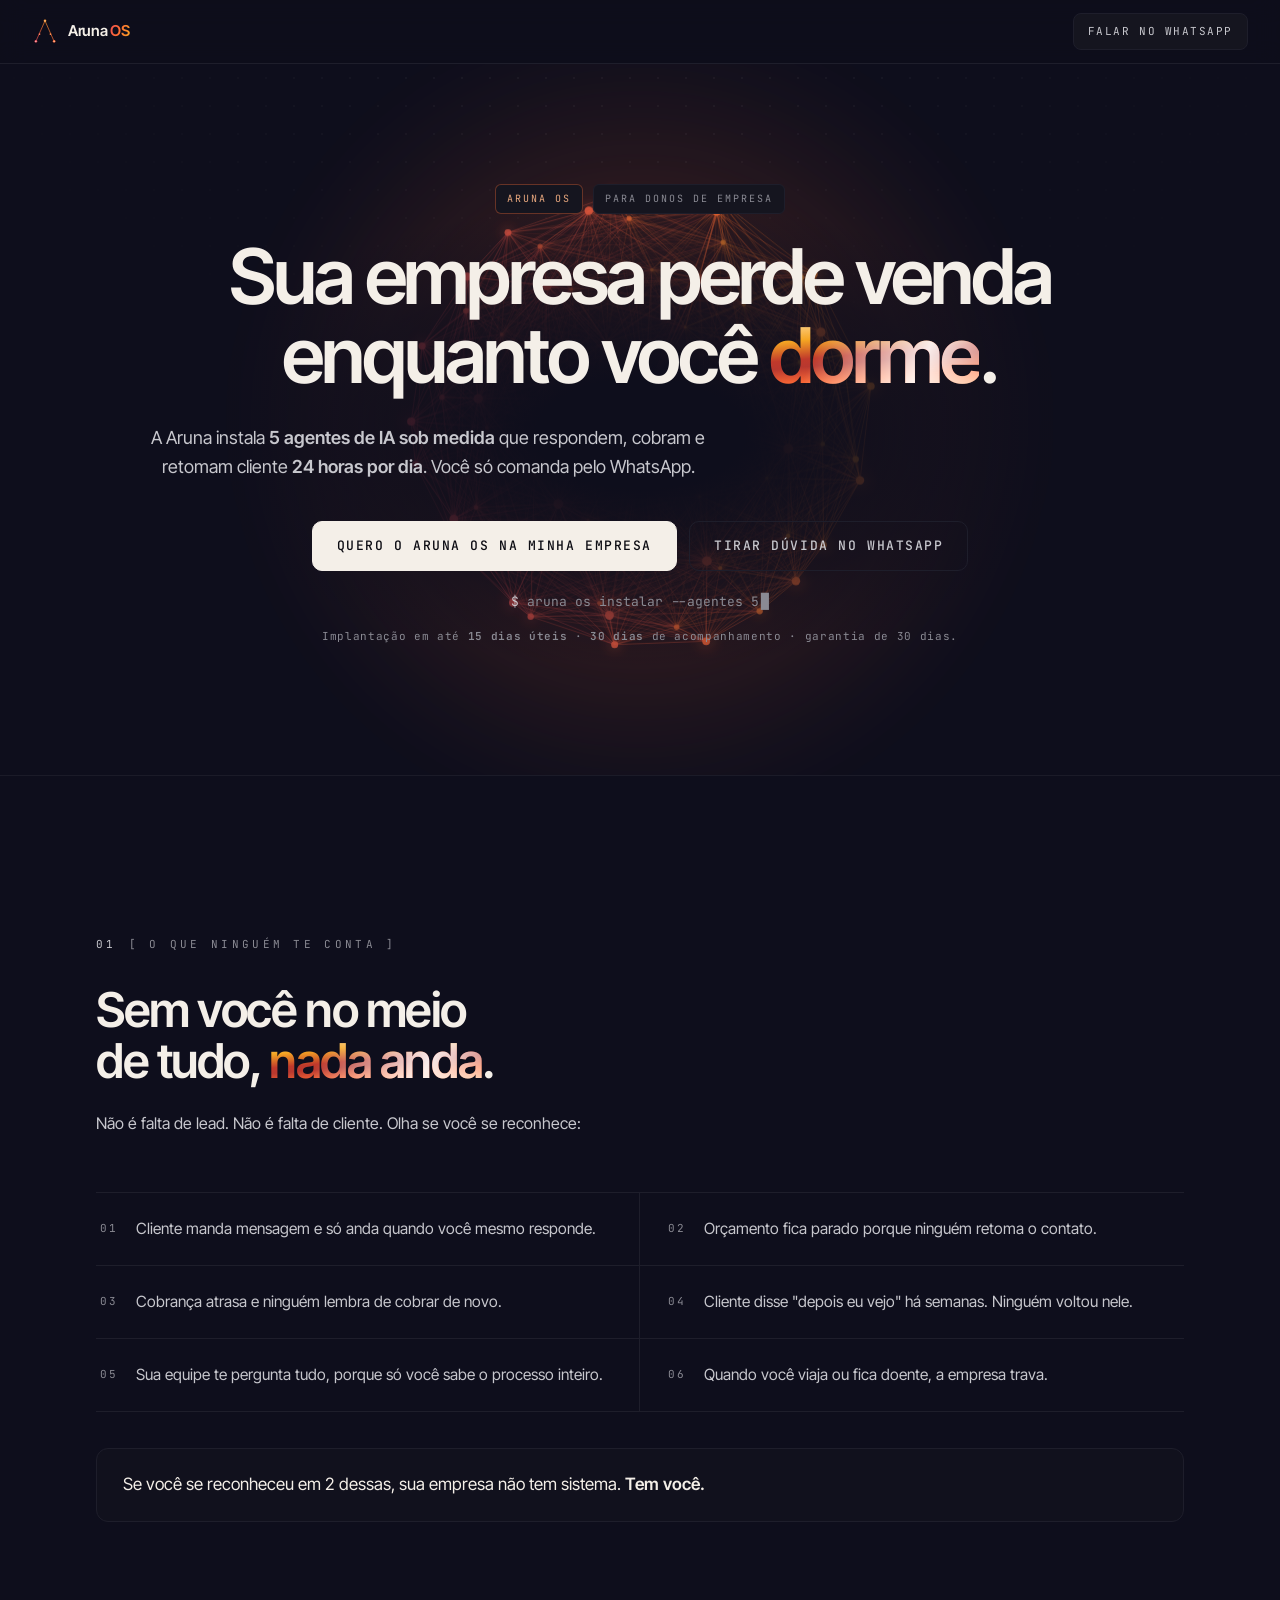
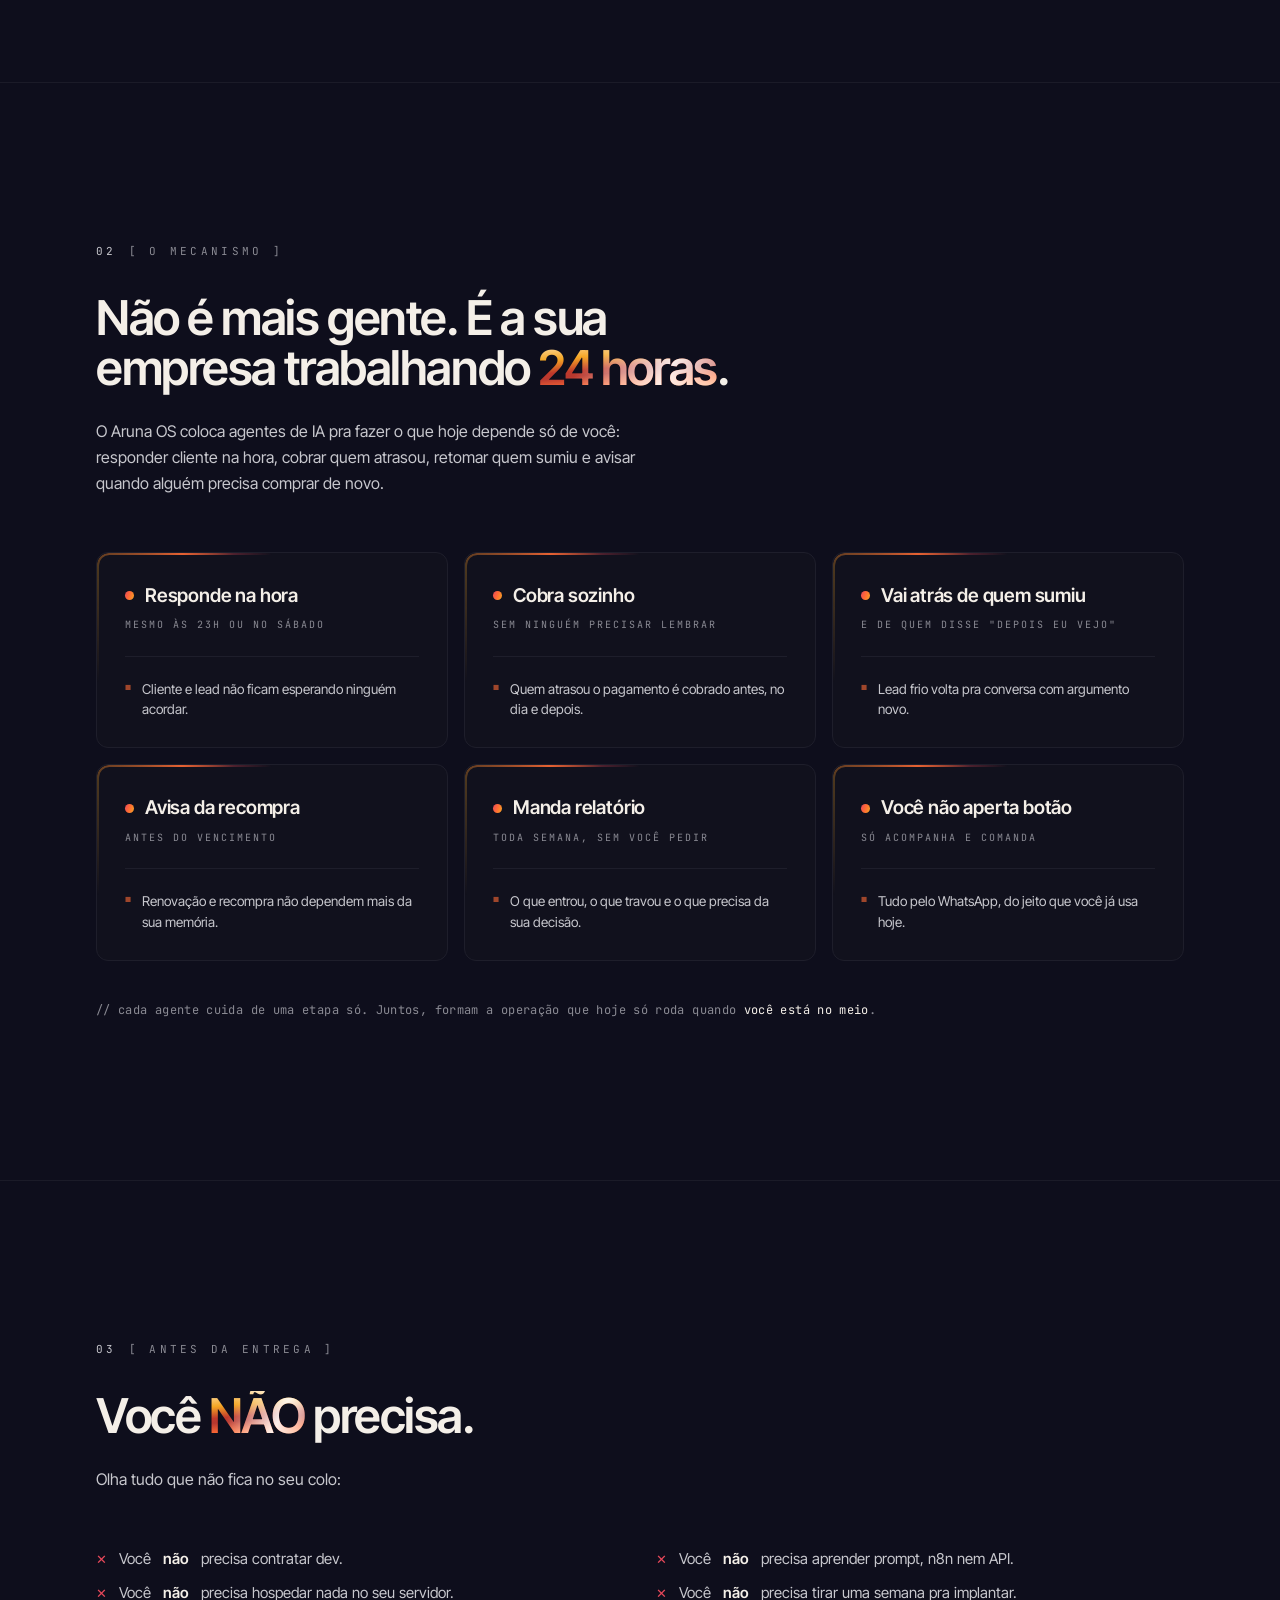
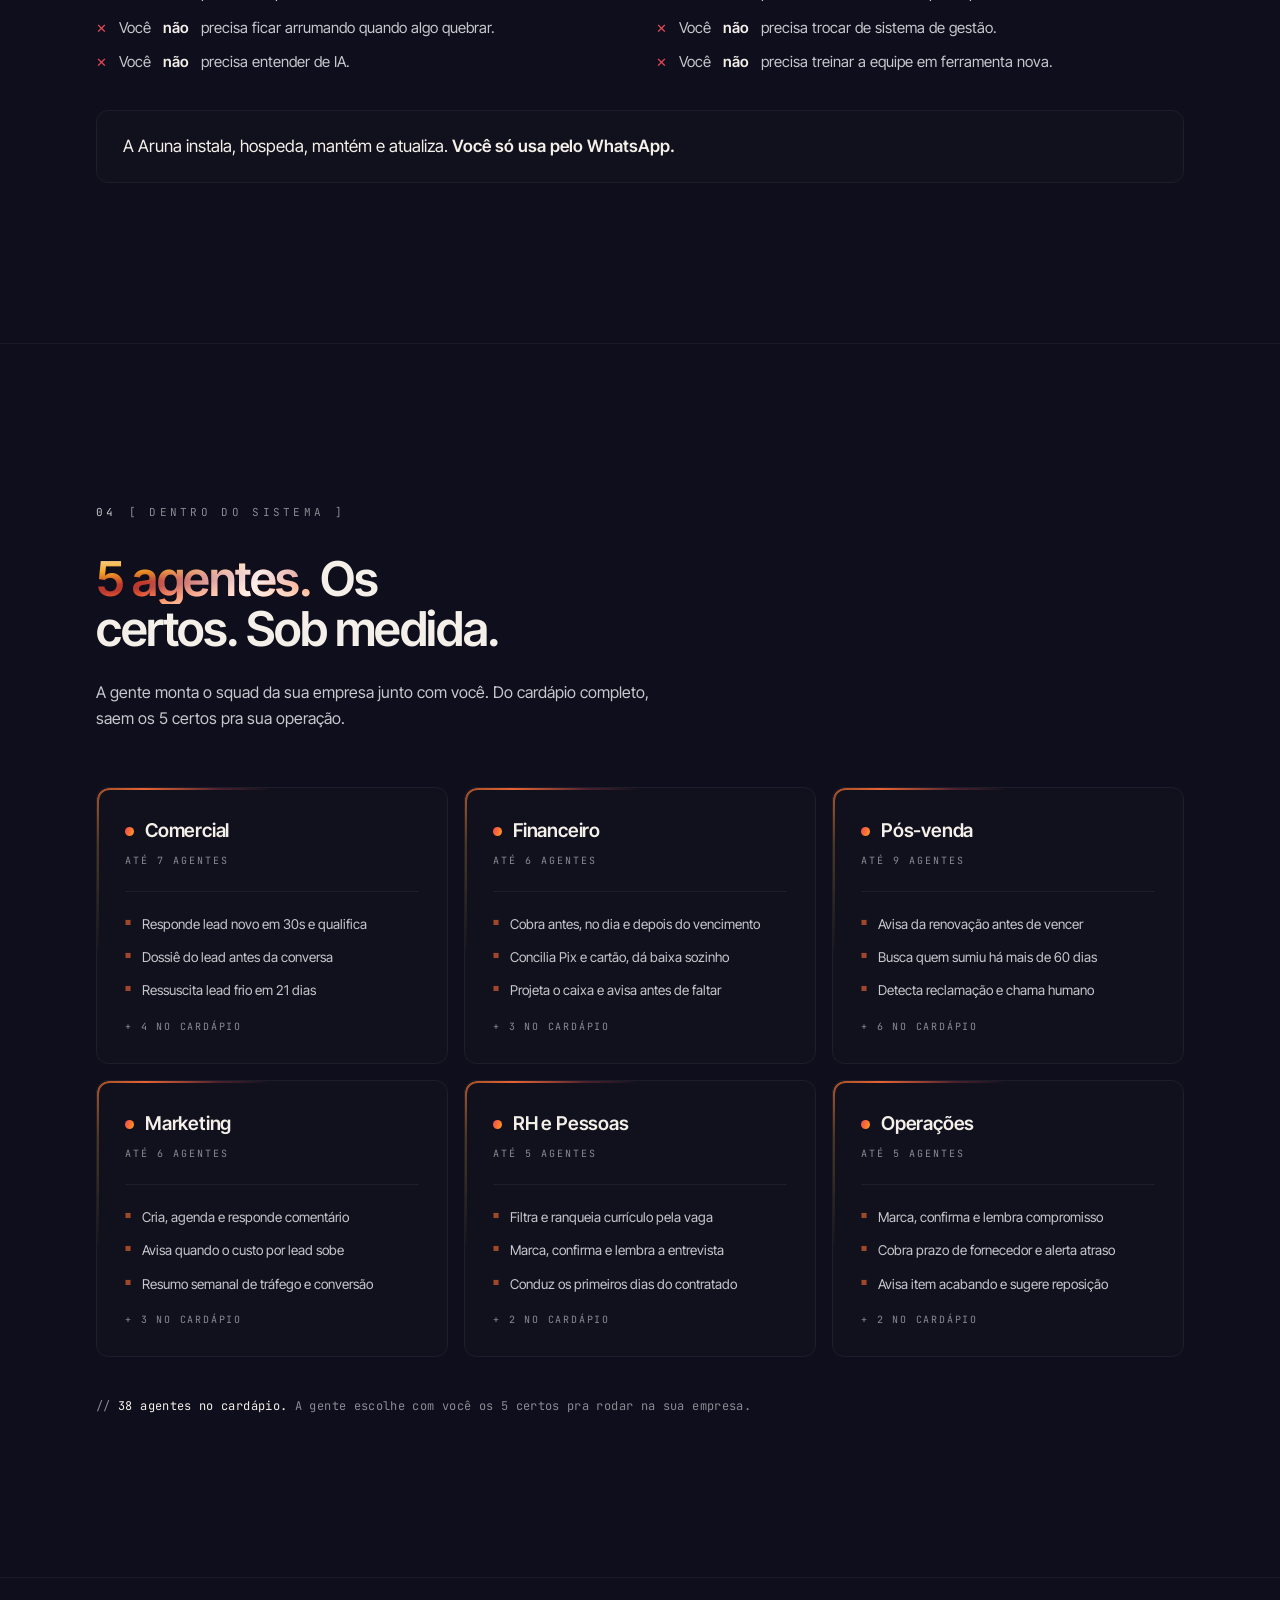
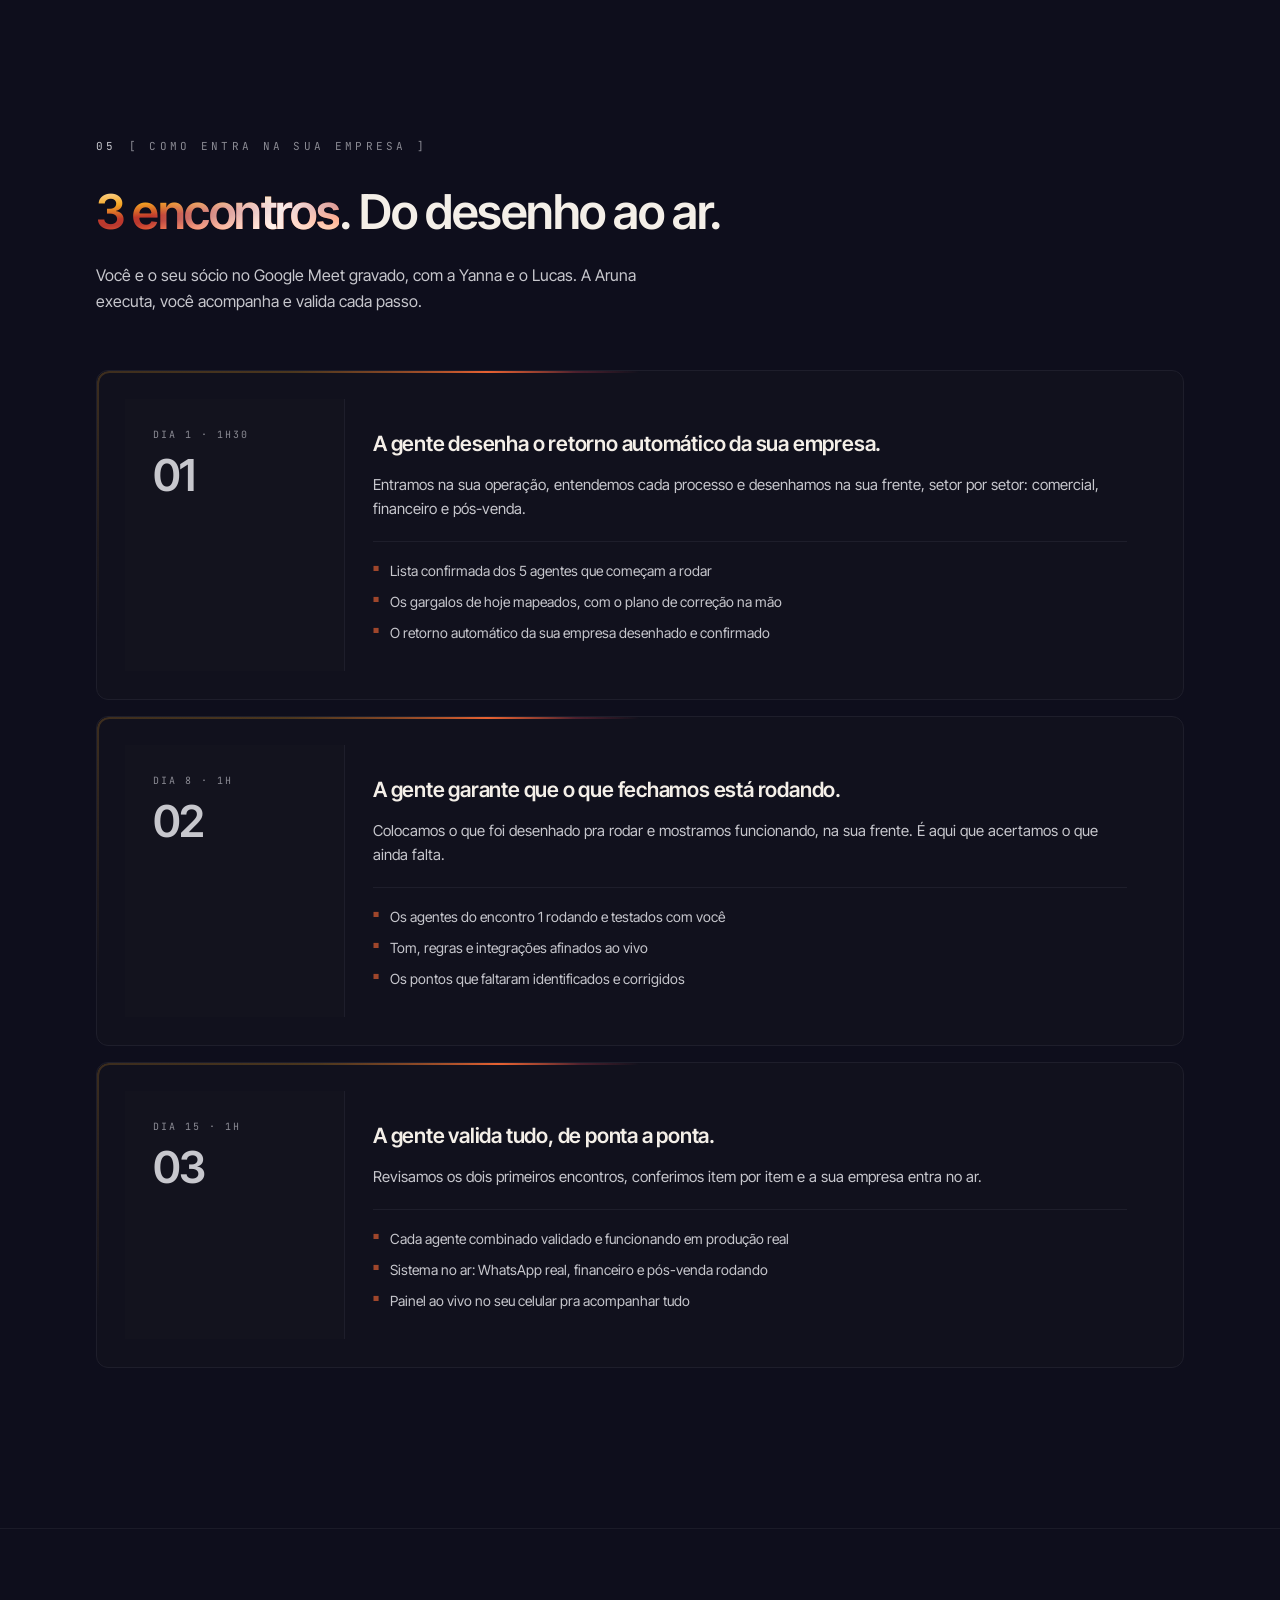
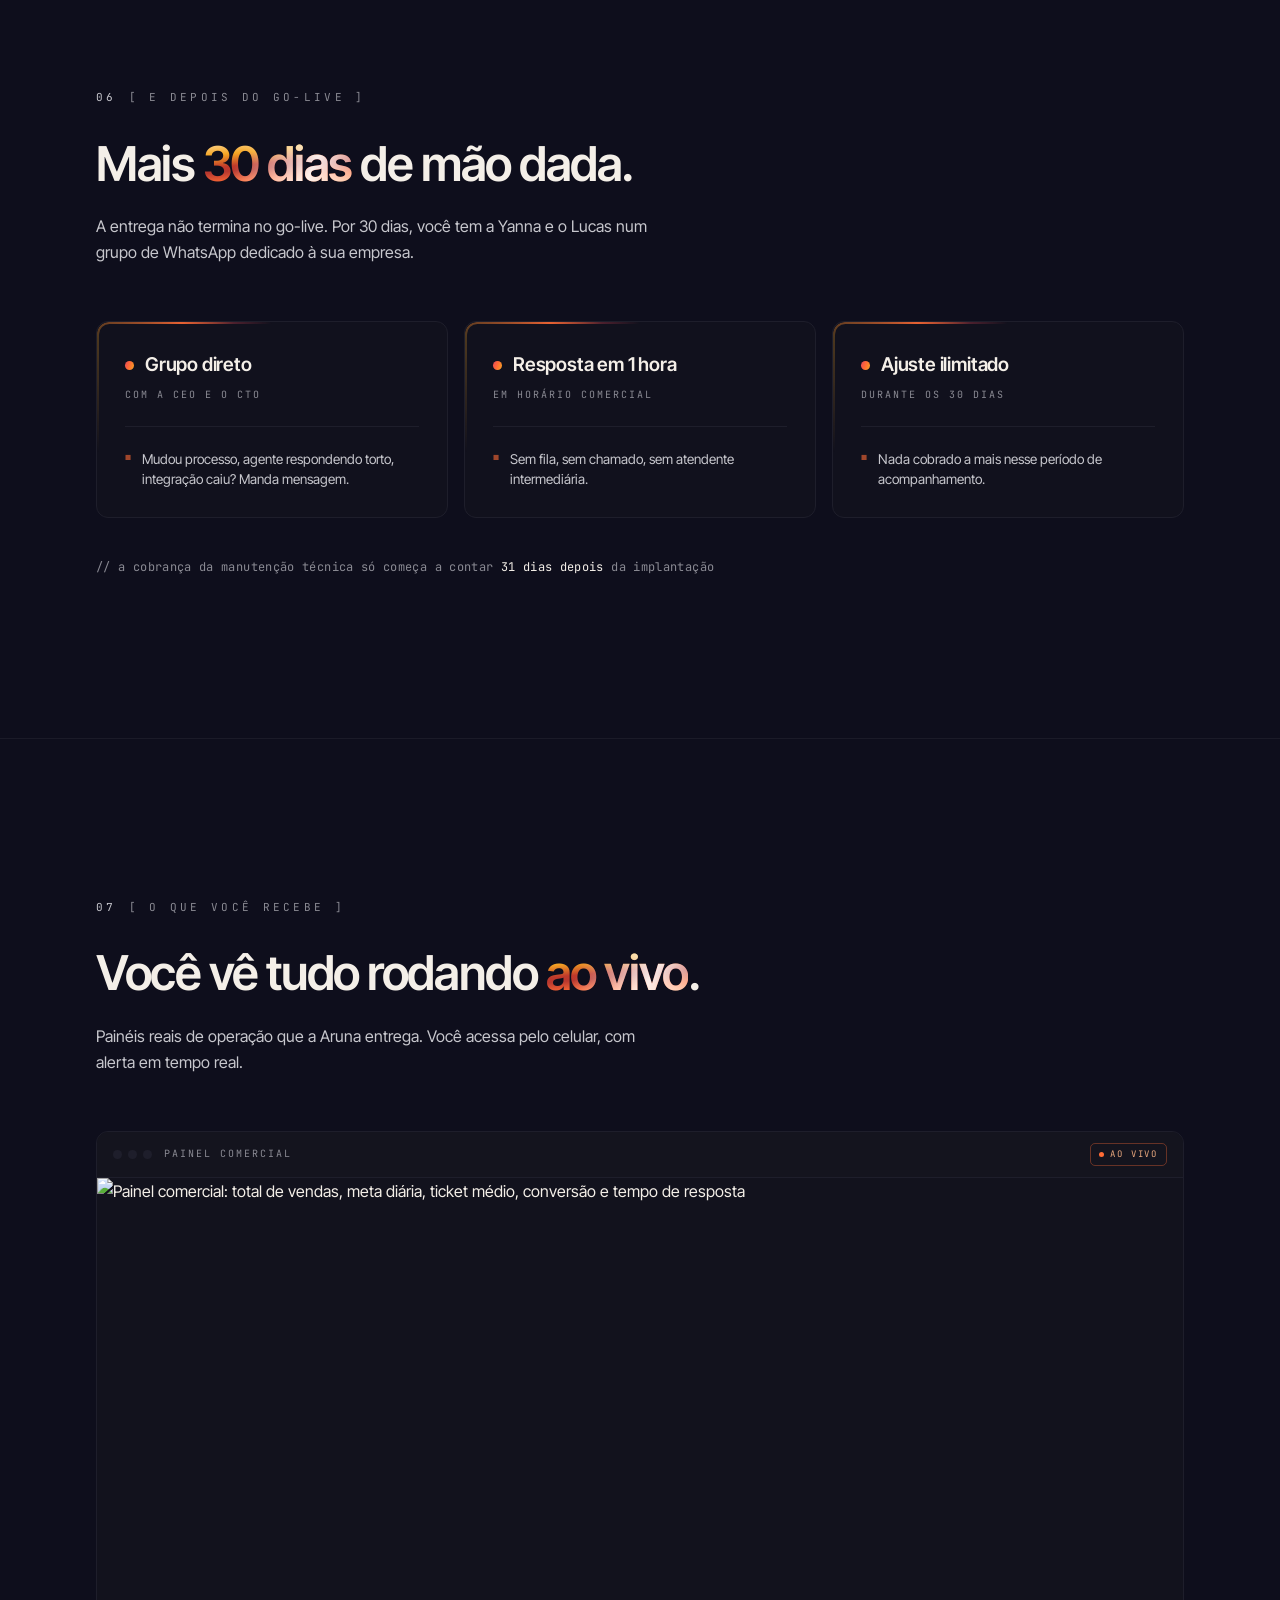
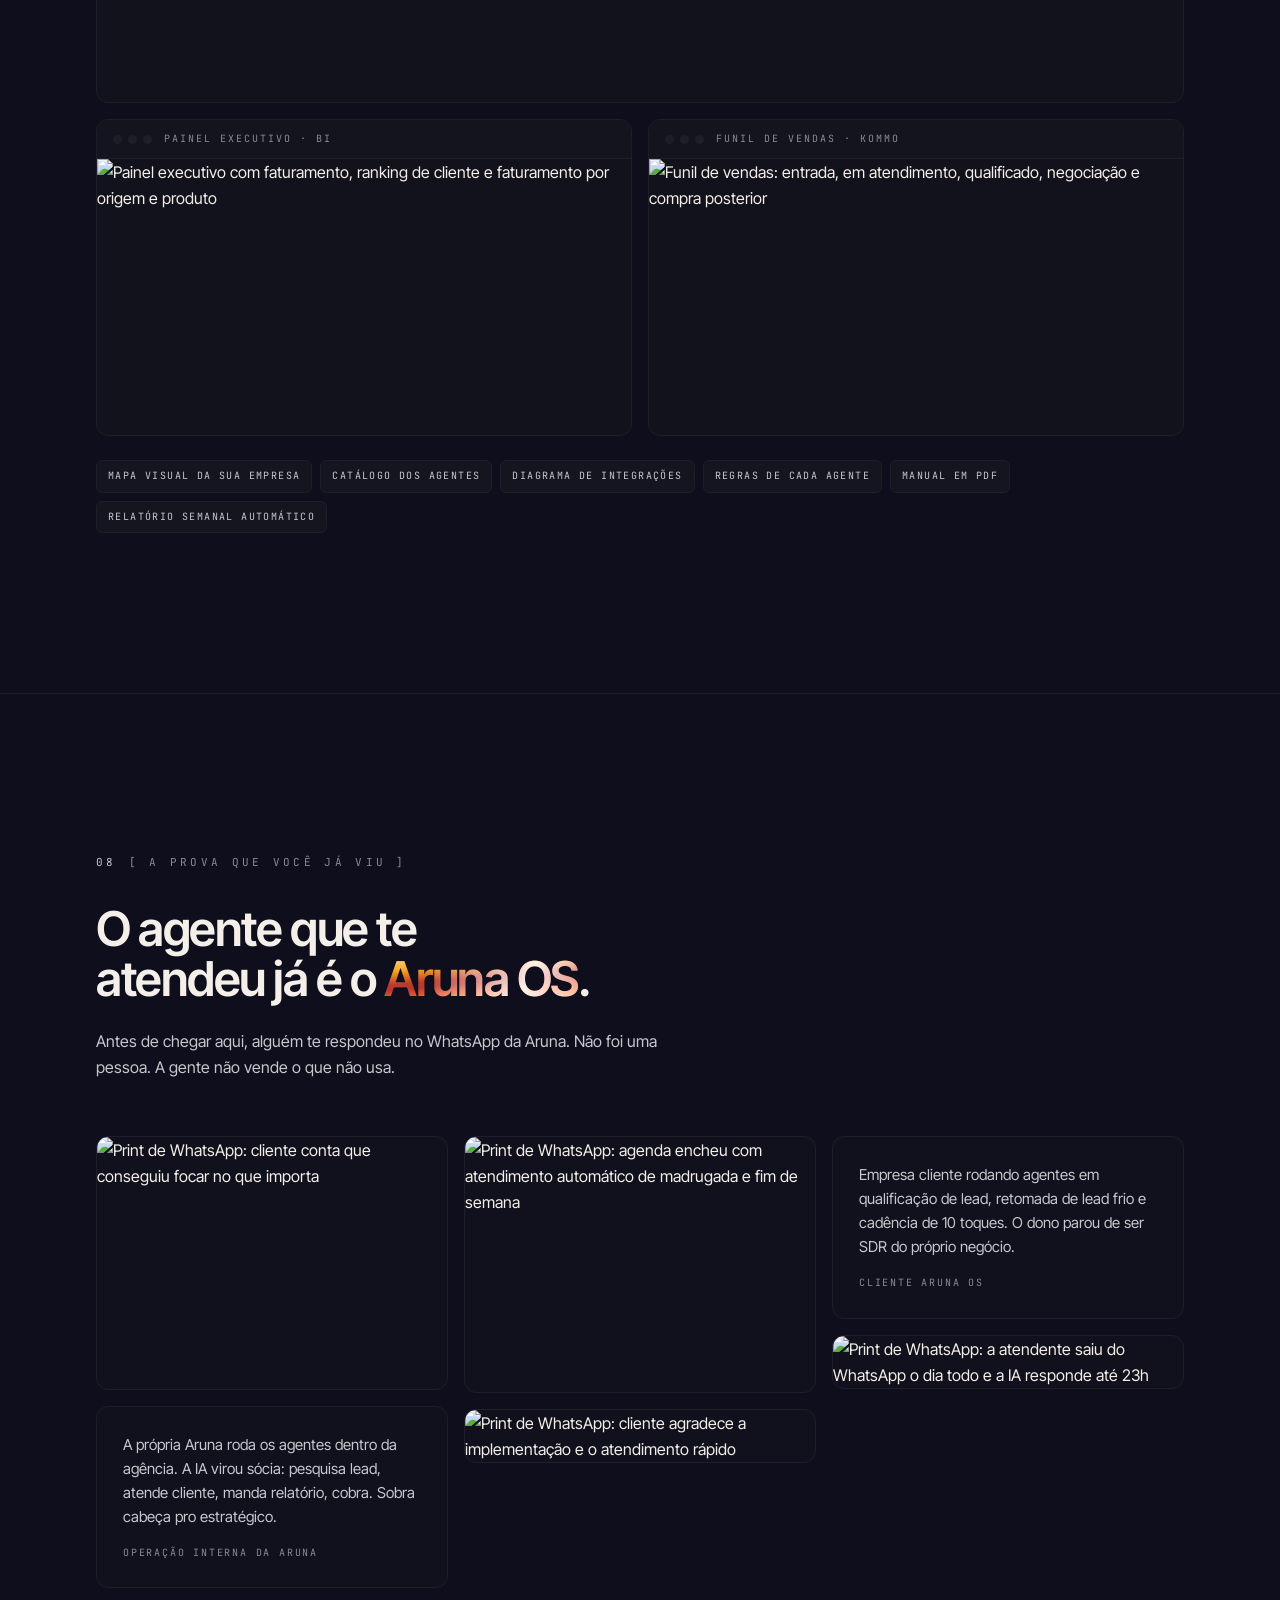
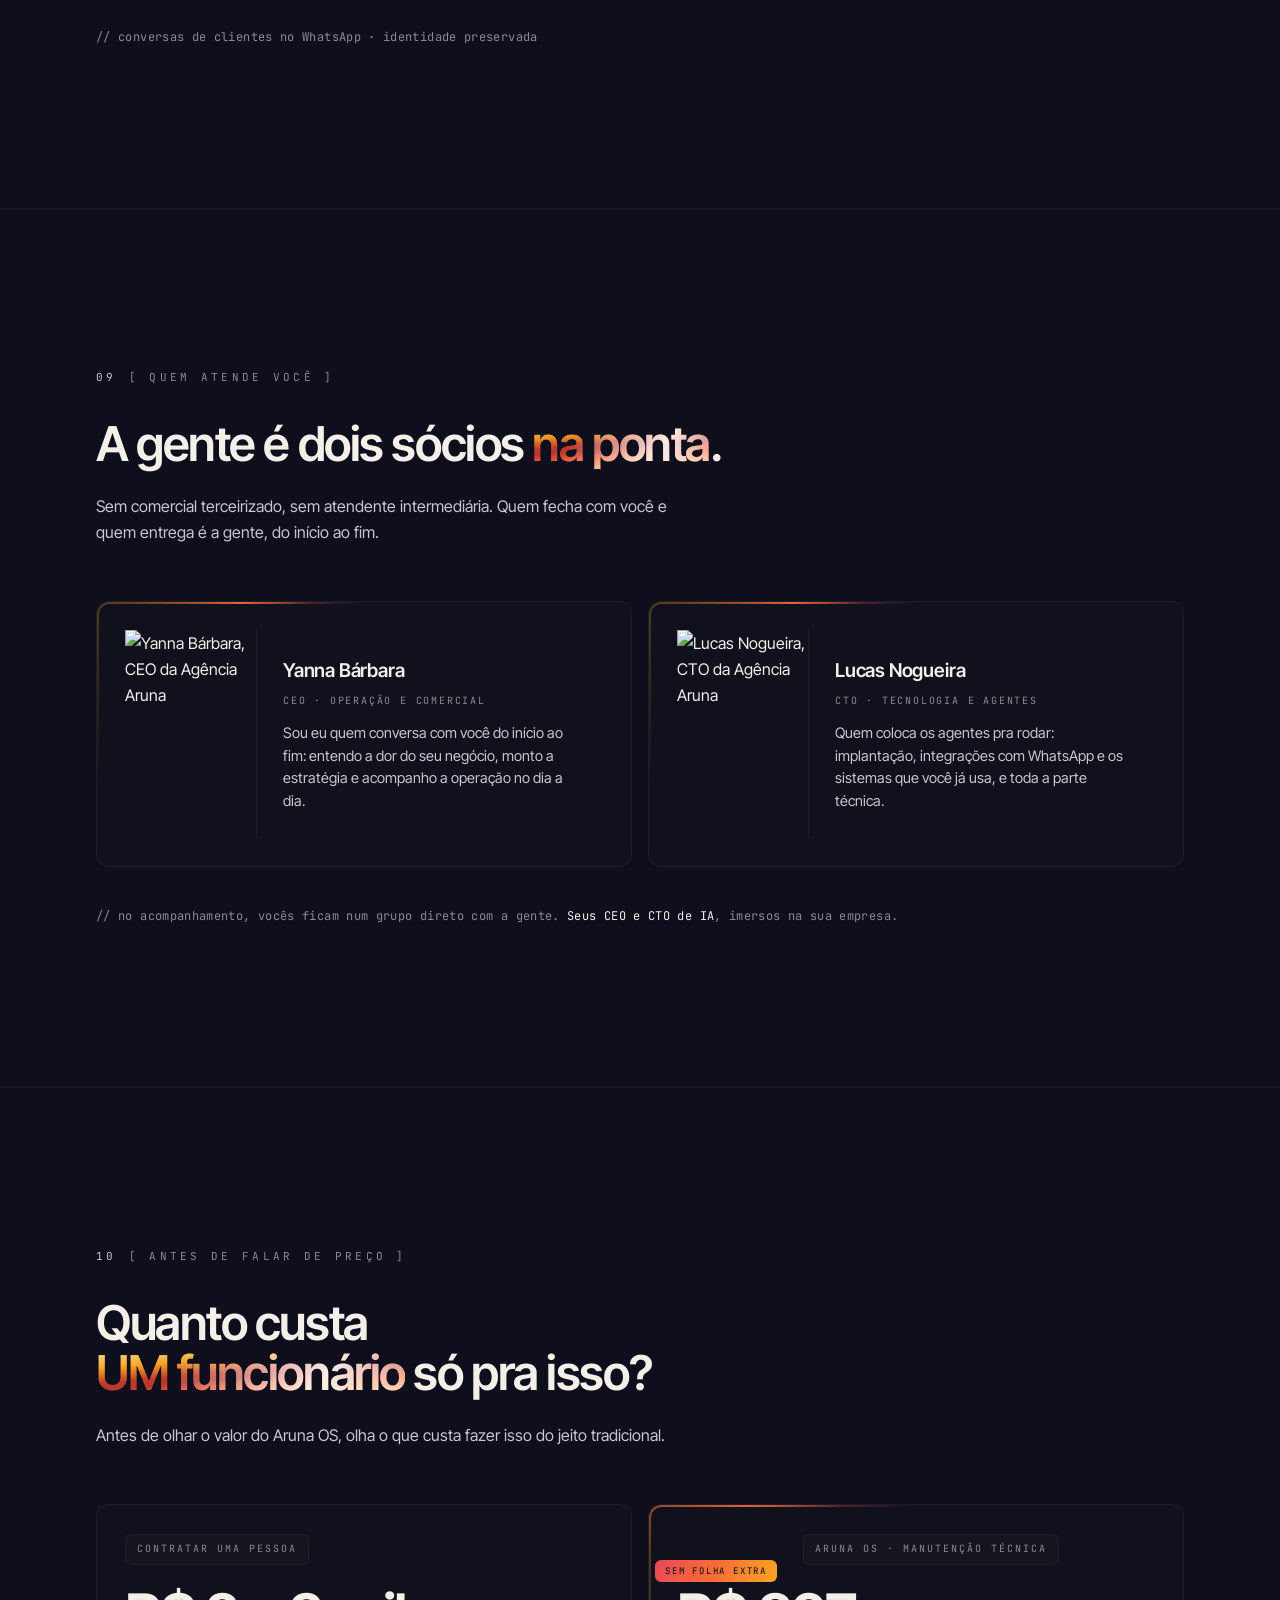
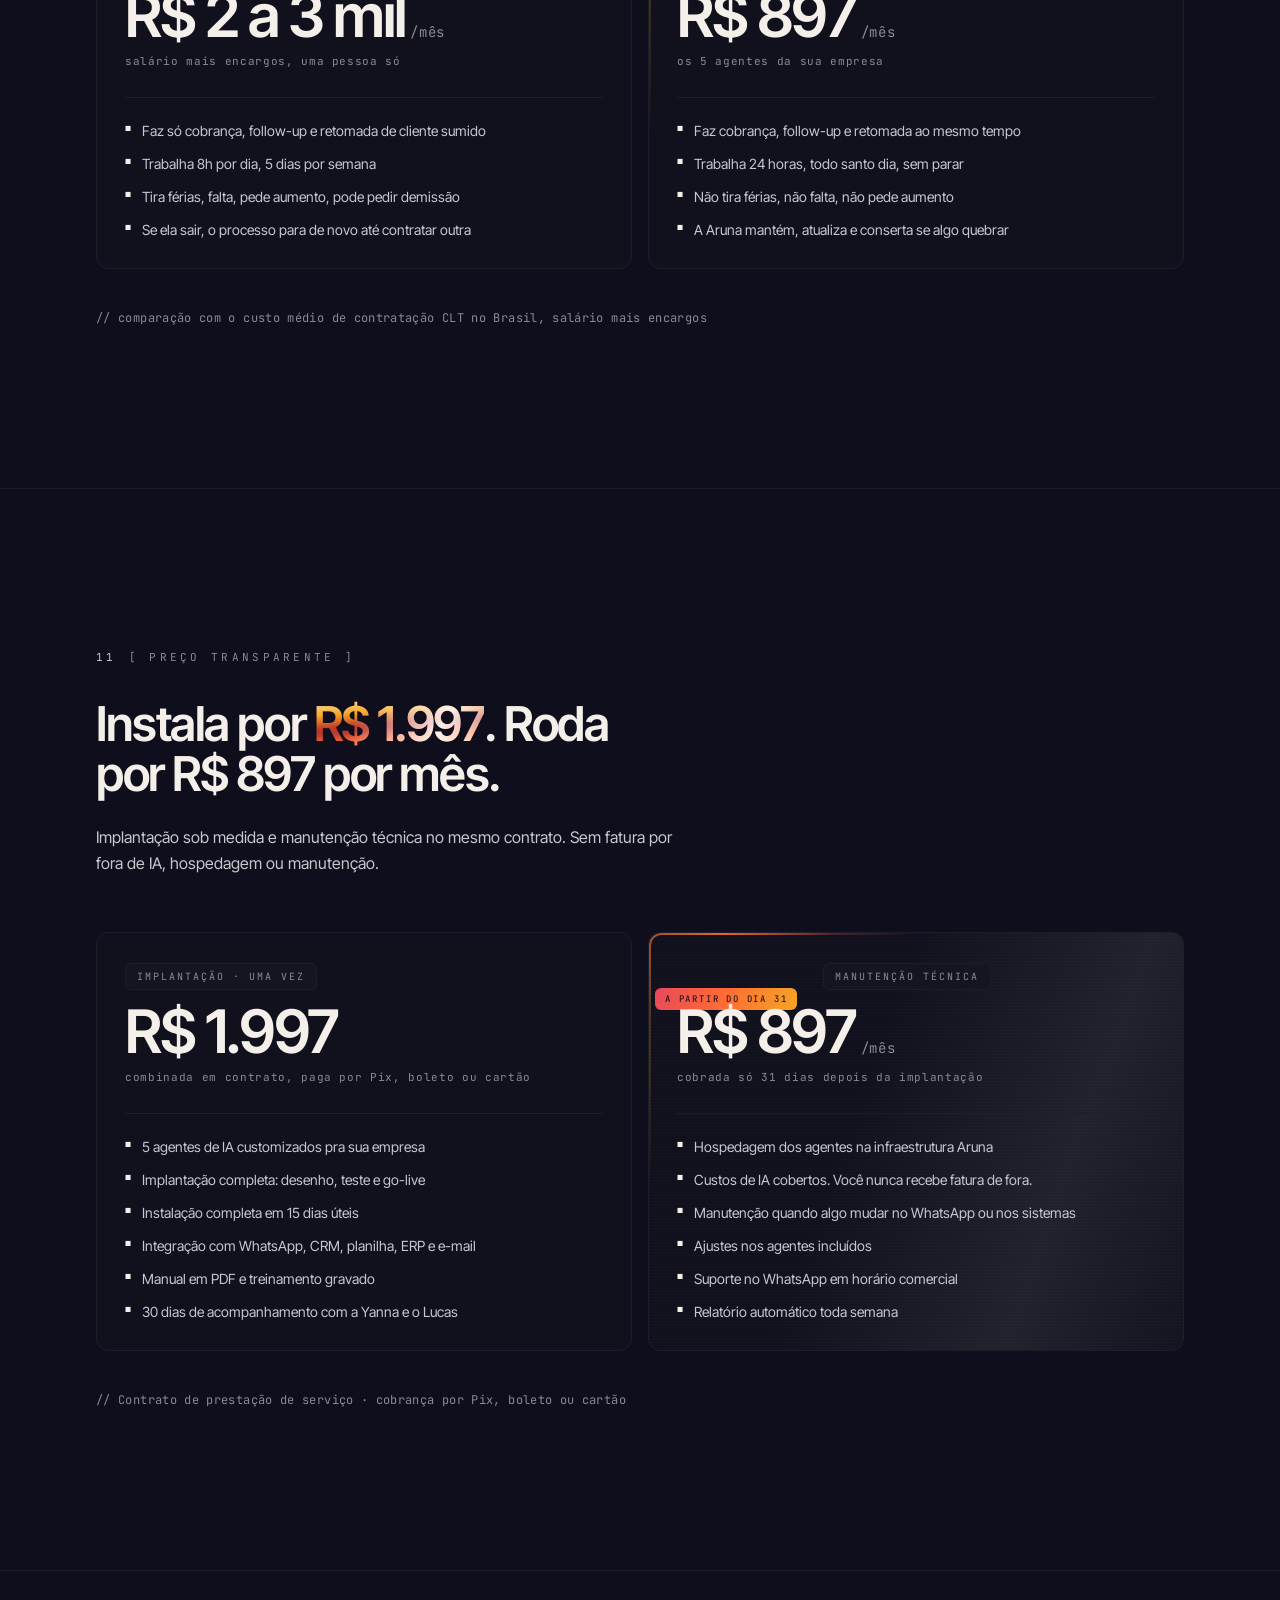
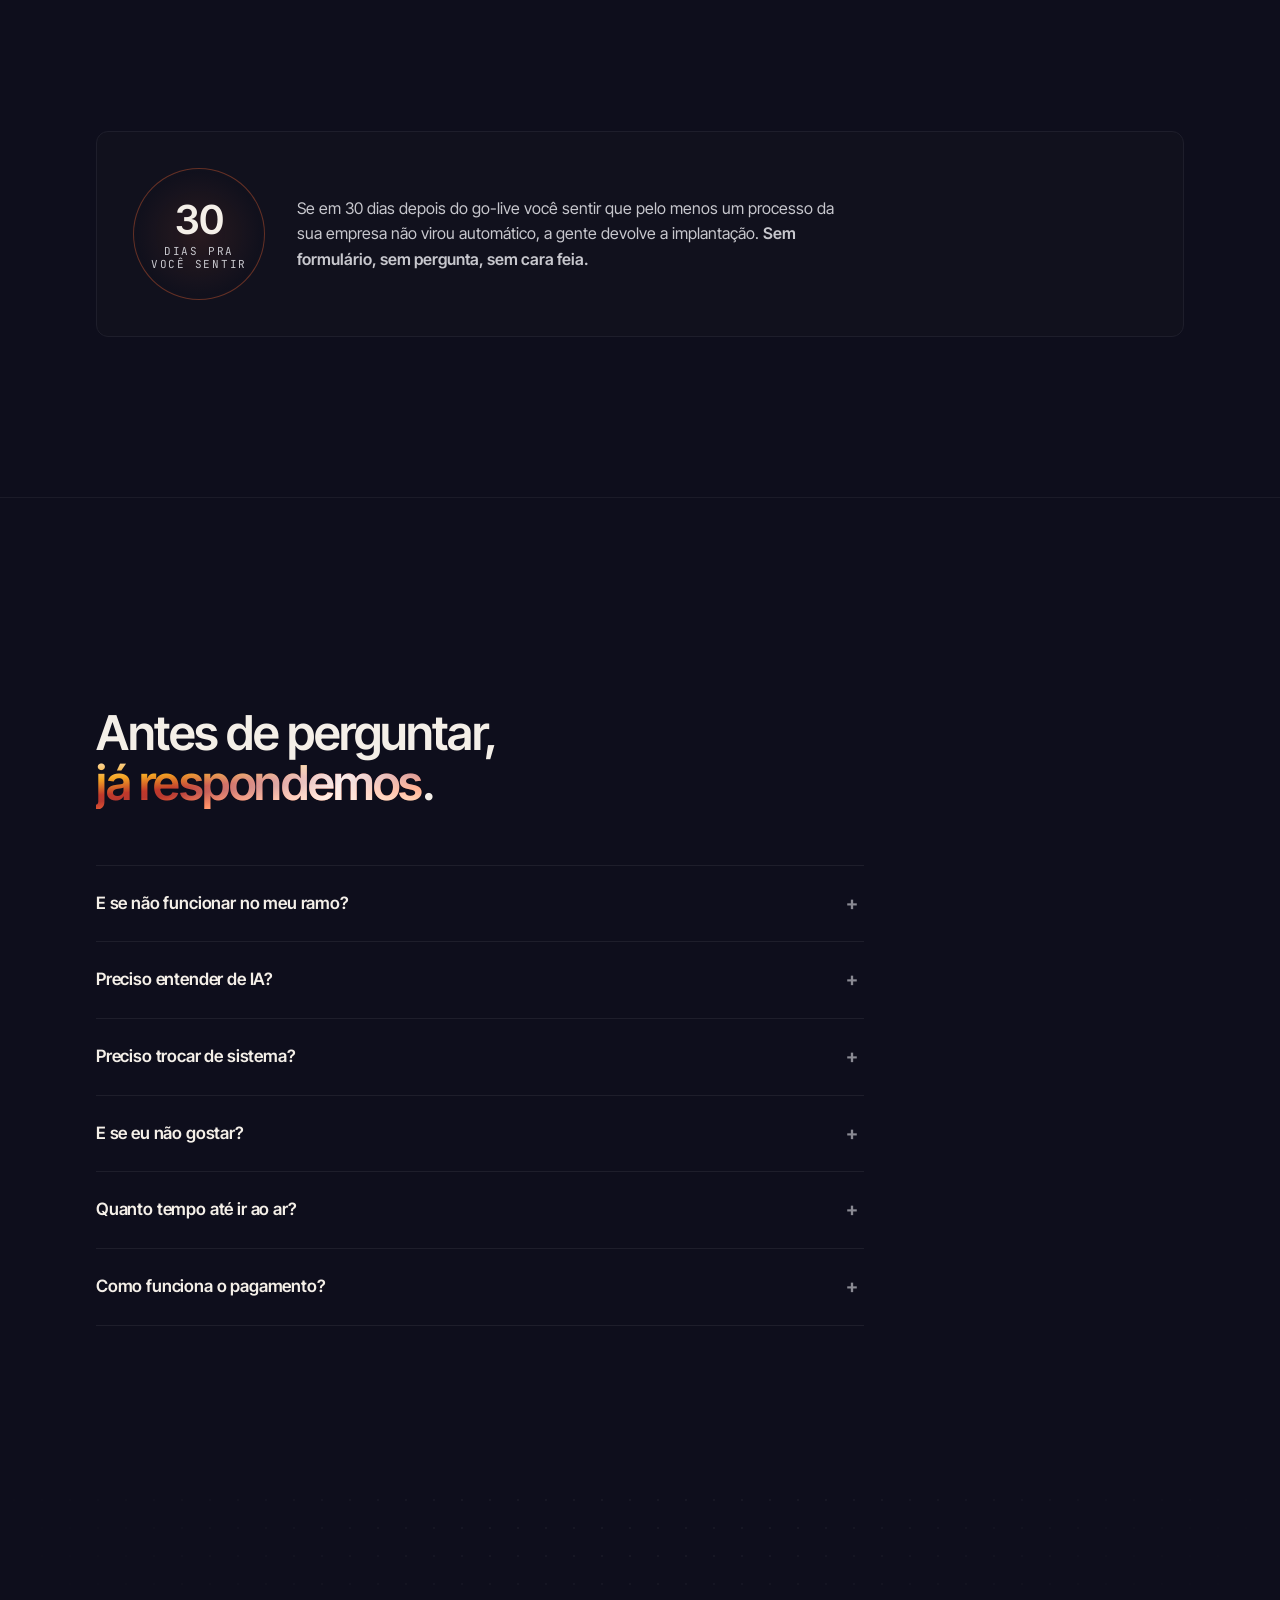
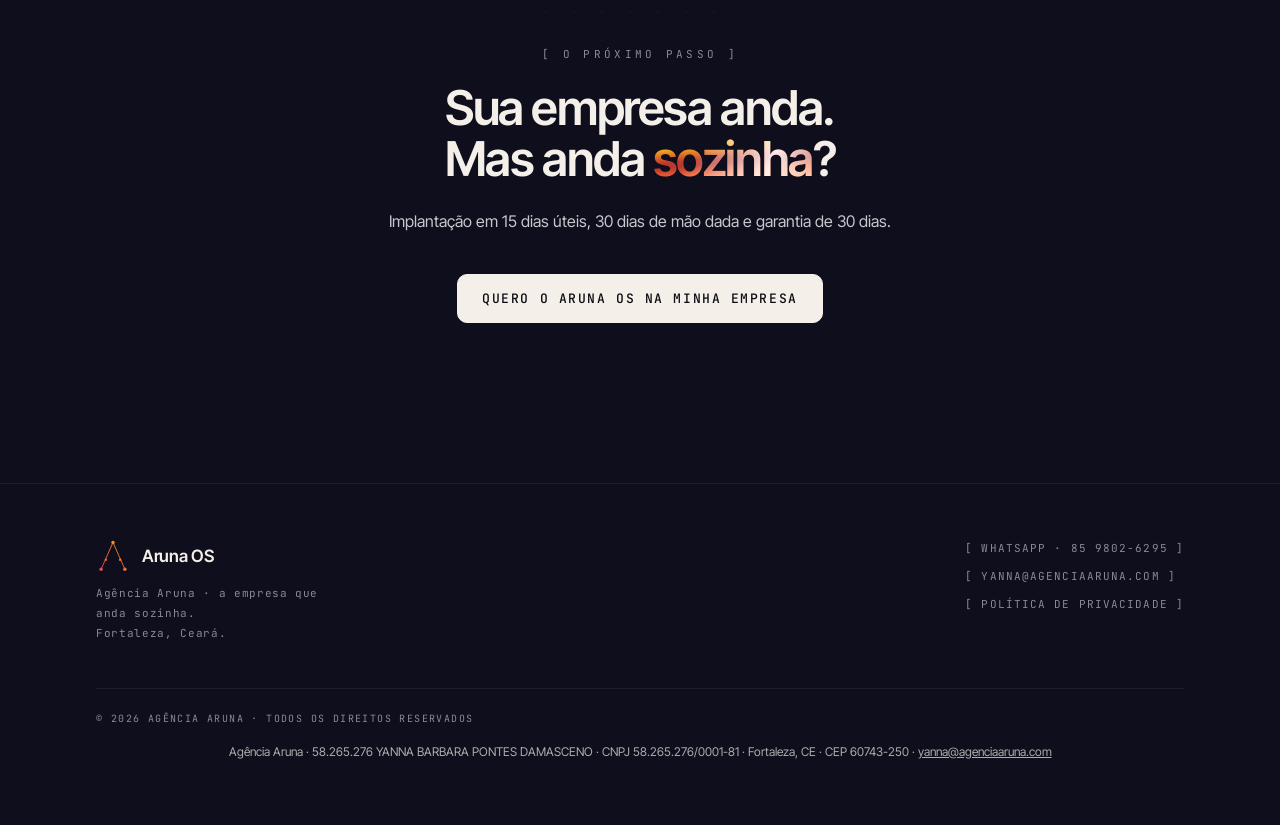
==== index.html @ 55023993 "Landing corretoras: ajustes da revisão (versão 20261102-2202)" ====
<!doctype html>
<html lang="pt-BR" data-grad="metal" data-view="desk" data-fundo="azul" data-rede="fundo">
<head>
<meta charset="utf-8">
<meta name="viewport" content="width=device-width, initial-scale=1">
<title>Aruna OS · 5 agentes de IA instalados na sua empresa</title>
<meta name="description" content="A Aruna instala 5 agentes de IA sob medida dentro da sua empresa em 15 dias. A gente desenha, hospeda e mantém. Você só comanda pelo WhatsApp.">
<link rel="canonical" href="https://agenciaaruna.com/">
<meta name="theme-color" content="#0E0E1C">

<!-- prévia ao compartilhar (WhatsApp, Instagram, LinkedIn) -->
<meta property="og:type" content="website">
<meta property="og:locale" content="pt_BR">
<meta property="og:url" content="https://agenciaaruna.com/">
<meta property="og:site_name" content="Agência Aruna">
<meta property="og:title" content="Aruna OS · 5 agentes de IA instalados na sua empresa">
<meta property="og:description" content="Instalados, hospedados e mantidos pela Aruna, em 15 dias. Você não configura nada: só comanda pelo WhatsApp.">
<meta property="og:image" content="https://agenciaaruna.com/img/og-aruna-os.jpg">
<meta property="og:image:width" content="1200">
<meta property="og:image:height" content="630">
<meta name="twitter:card" content="summary_large_image">

<!-- favicon: o nó da marca, em SVG dentro do próprio arquivo (zero requisição) -->
<link rel="icon" href="data:image/svg+xml,%3Csvg xmlns='http://www.w3.org/2000/svg' viewBox='0 0 100 100'%3E%3Cdefs%3E%3ClinearGradient id='g' x1='16' y1='86' x2='84' y2='6' gradientUnits='userSpaceOnUse'%3E%3Cstop stop-color='%23E8485A'/%3E%3Cstop offset='.45' stop-color='%23FF6B35'/%3E%3Cstop offset='1' stop-color='%23F5A623'/%3E%3C/linearGradient%3E%3C/defs%3E%3Crect width='100' height='100' rx='22' fill='%230E0E1C'/%3E%3Cline x1='50' y1='20' x2='24' y2='78' stroke='url(%23g)' stroke-width='5' stroke-linecap='round'/%3E%3Cline x1='50' y1='20' x2='76' y2='78' stroke='url(%23g)' stroke-width='5' stroke-linecap='round'/%3E%3Ccircle cx='50' cy='20' r='9' fill='url(%23g)'/%3E%3Ccircle cx='24' cy='78' r='9' fill='url(%23g)'/%3E%3Ccircle cx='76' cy='78' r='9' fill='url(%23g)'/%3E%3C/svg%3E">
<link rel="preconnect" href="https://fonts.googleapis.com">
<link rel="preconnect" href="https://fonts.gstatic.com" crossorigin>
<!-- Só os pesos que a página realmente usa. Os quatro pesos originais custavam
     267 KB de fonte; Inter Tight 500 e 700 e JetBrains 700 não eram usados em
     lugar nenhum e saíram: 118 KB a menos. -->
<link href="https://fonts.googleapis.com/css2?family=Inter+Tight:wght@400;600&family=JetBrains+Mono:wght@400;500&display=swap" rel="stylesheet">
<script>document.documentElement.className+=' js'</script>

<!-- Pixel da Aruna (805389752641637). Sem ele o teste A/B da headline não mede nada. -->
<script>
!function(f,b,e,v,n,t,s){if(f.fbq)return;n=f.fbq=function(){n.callMethod?
n.callMethod.apply(n,arguments):n.queue.push(arguments)};if(!f._fbq)f._fbq=n;
n.push=n;n.loaded=!0;n.version='2.0';n.queue=[];t=b.createElement(e);t.async=!0;
t.src=v;s=b.getElementsByTagName(e)[0];s.parentNode.insertBefore(t,s)}(window,
document,'script','https://connect.facebook.net/en_US/fbevents.js');
fbq('init','805389752641637'); fbq('track','PageView');
</script>
<noscript><img height="1" width="1" style="display:none" alt=""
  src="https://www.facebook.com/tr?id=805389752641637&ev=PageView&noscript=1"></noscript>

<!-- tracking da Aruna: gera o [REF:] que liga esta visita à conversa no WhatsApp -->
<script src="https://aruna-atendimento.yanna-barbara.workers.dev/track.js" defer></script>
<style>
/* ================================================================
   ARUNA OS · MODELO VISUAL
   Tipografia, escala de espaço e tempos de animação copiados da
   referência (medidos no CSS e no JS publicados dela):

   h1 .......... clamp(44px, 6vw, 80px) · 600 · lh 1.02 · ls -0.04em
   h2 .......... clamp(36px, 4vw, 48px) · 600 · lh 1.05 · ls -0.03em · máx 672px
   parágrafo ... 16px (hero 18px) · lh 1.625 · máx 576px
   etiqueta .... mono 11/12px · ls 0.30em
   seção ....... 112px no celular · 160px no desktop
   ritmo ....... etiqueta→título 32 · título→texto 24 · h1→sub 28 · bloco→grade 56
   entrada ..... 0.7s cubic-bezier(.21,.6,.35,1) · atrasos 100/150/180ms
   hover ....... 0.15s / 0.2s / 0.3s
   contínuas ... feixe 7s linear · flutuação 7s ease-in-out (-12px)
                 pulso 4.5s ease-in-out (.45→1 / .92→1.06)
                 brilho 6s ease-in-out com pausa · cursor 1.05s step-end
                 granulado 0.9s steps(4,end) ±2%
   ================================================================ */

@property --beam-angle { syntax: '<angle>'; initial-value: 0deg; inherits: false; }

:root{
  --cream:#F4EFE8; --coral:#E8485A; --orange:#FF6B35; --amber:#F5A623;
  --grad-cta:linear-gradient(110deg,#E8485A 0%,#FF6B35 48%,#F5A623 100%);
  --fog:#C7C7CD; --smoke:#8A8A93;
  --display:'Inter Tight',system-ui,sans-serif;
  --mono:'JetBrains Mono',ui-monospace,monospace;
  --saida:cubic-bezier(.21,.6,.35,1);   /* curva de entrada deles */
  --pop:cubic-bezier(.22,1,.36,1);
}
[data-fundo="azul"]{ --void:#0E0E1C; --card:#15151F; --steel:#1E1E2B; }
[data-fundo="neutro"]{ --void:#070709; --card:#0F0F12; --steel:#1C1C20; }

[data-grad="metal"]{
  /* miolo travado em #B8382F: 3,33:1 sobre o fundo. O #8E2230 dava 2,21:1 e reprovava. */
  --grad-display:linear-gradient(175deg,#FFE7BE 0%,#F5A623 27%,#C0392B 47%,#B8382F 55%,#FF6B35 73%,#FFDCA8 100%);
  --grad-title:var(--grad-display); --title-solid:transparent;
}
[data-grad="fogo"]{
  --grad-display:linear-gradient(115deg,#F4EFE8 0%,#F5A623 34%,#FF6B35 64%,#E8485A 100%);
  --grad-title:var(--grad-display); --title-solid:transparent;
}
[data-grad="creme"]{
  --grad-display:var(--grad-cta); --grad-title:none; --title-solid:var(--cream);
}

*{box-sizing:border-box;margin:0;padding:0}
html{-webkit-text-size-adjust:100%}
/* o padrão do navegador para <b> é 700, peso que não baixamos mais */
b,strong{font-weight:600}
body{
  background:var(--void); color:var(--cream);
  font-family:var(--display); font-size:16px; line-height:1.625;
  -webkit-font-smoothing:antialiased; overflow-x:hidden;
}


.stage{container-type:inline-size; margin:0 auto; transition:max-width .3s var(--saida); position:relative}
[data-view="mob"] .stage{max-width:390px; border-inline:1px solid var(--steel); min-height:100vh}

/* ---------------- barra do site: 64px, borda, desfoque ---------------- */
.nav{
  position:sticky; top:0; z-index:50; height:64px;
  display:flex; align-items:center; justify-content:space-between;
  padding:0 32px; border-bottom:1px solid var(--steel);
  background:color-mix(in srgb, var(--void) 82%, transparent); backdrop-filter:blur(12px);
}
.brand{display:flex; align-items:center; gap:10px; text-decoration:none; color:var(--cream)}
.brand svg{width:26px; height:26px; flex:none}
.brand .nome{font-size:15px; font-weight:600; letter-spacing:-.02em}
.brand .nome b{font-weight:600; background:var(--grad-cta); -webkit-background-clip:text; background-clip:text; color:transparent}
.nav-cta{
  font-family:var(--mono); font-size:11px; text-transform:uppercase; letter-spacing:.14em;
  text-decoration:none; color:var(--fog); border:1px solid var(--steel);
  background:var(--card); border-radius:8px; padding:9px 14px;
  transition:border-color .2s, color .2s;
}
.nav-cta:hover{border-color:var(--smoke); color:var(--cream)}

/* ---------------- estrutura ---------------- */
.wrap{width:100%; max-width:1152px; margin:0 auto; padding:0 32px}
.wrap.estreito{max-width:896px}
.sec{padding:160px 0; border-top:1px solid rgba(255,255,255,.055); position:relative}
.dots{
  position:absolute; inset:0; pointer-events:none; opacity:.55;
  background-image:radial-gradient(circle,rgba(255,255,255,.07) 1px,transparent 1px);
  background-size:28px 28px;
  -webkit-mask-image:radial-gradient(ellipse 70% 60% at 50% 0%,#000 20%,transparent 75%);
          mask-image:radial-gradient(ellipse 70% 60% at 50% 0%,#000 20%,transparent 75%);
}

/* ---------------- tipografia (medidas deles) ---------------- */
.eyebrow{
  font-family:var(--mono); font-size:11px; text-transform:uppercase;
  letter-spacing:.30em; color:var(--smoke);
}
.eyebrow .n{color:var(--fog); margin-right:12px}
h1{
  /* Mesma medida da referência: clamp(44px,6vw,80px). Cabe porque a headline nova
     tem 36 caracteres (a antiga tinha 89 e quebrava em 5 linhas). */
  font-size:clamp(44px,6cqw,80px); font-weight:600;
  line-height:1.02; letter-spacing:-.04em; text-wrap:balance;
}
h2{
  font-size:clamp(36px,4cqw,48px); font-weight:600;
  line-height:1.05; letter-spacing:-.03em; text-wrap:balance; max-width:672px;
}
.centro h2{margin-inline:auto}
h3{font-size:19px; font-weight:600; letter-spacing:-.01em}
.card-plano h3{font-size:24px; letter-spacing:-.02em}
/* Uma palavra em outra cor, com brilho varrendo por cima.
   Mecânica copiada da referência: gradiente de cor no texto + camada de brilho
   linear-gradient(transparent 30%, branco 50%, transparent 70%) em 200% 0/250% 100%,
   recortada no texto e animada em 6s ease-in-out (varre rápido e espera). */
.palavra{
  position:relative; display:inline-block;
  background:var(--grad-display);
  -webkit-background-clip:text; background-clip:text;
  color:transparent; -webkit-text-fill-color:transparent;
}
.palavra::after{
  content:attr(data-texto);
  position:absolute; left:0; top:0; white-space:pre;
  background:linear-gradient(115deg,transparent 30%,rgba(255,255,255,.9) 50%,transparent 70%) 200% 0/250% 100%;
  -webkit-background-clip:text; background-clip:text;
  color:transparent; -webkit-text-fill-color:transparent;
  animation:shine-sweep 6s ease-in-out infinite;
  pointer-events:none;
}
p.lead{font-size:16px; line-height:1.625; color:var(--fog); max-width:576px}
.hero p.lead{font-size:18px}
.centro p.lead{margin-inline:auto}
.fine{font-family:var(--mono); font-size:11px; letter-spacing:.06em; color:var(--smoke); line-height:1.9}

/* ritmo vertical medido na referência */
.mt-etiqueta{margin-top:32px}   /* etiqueta → título */
.mt-texto{margin-top:24px}      /* título → texto */
.mt-sub{margin-top:28px}        /* h1 → subtítulo */
.mt-cta{margin-top:40px}
.mt-grade{margin-top:56px}

/* ---------------- botões ---------------- */
.btn{
  display:inline-flex; align-items:center; justify-content:center;
  min-height:48px; padding:13px 24px; border-radius:10px;
  font-family:var(--mono); font-size:13px; font-weight:500;
  text-transform:uppercase; letter-spacing:.12em; text-decoration:none;
  background:var(--cream); color:#0B0B12; border:1px solid var(--cream);
  transition:background .2s, color .2s, transform .15s;
}
.btn:hover{background:transparent; color:var(--cream)}
.btn:active{transform:translateY(1px)}
.btn.ghost{background:transparent; color:var(--fog); border-color:var(--steel)}
.btn.ghost:hover{color:var(--cream); border-color:var(--smoke)}
.btn::before{content:"> "; white-space:pre; max-width:0; overflow:hidden; display:inline-block; transition:max-width .2s}
.btn:hover::before{max-width:2ch}
.btn::after{content:"_"; width:0; overflow:hidden; display:inline-block}
.btn:hover::after{width:auto; animation:blink 1.05s step-end infinite}
.linha-cmd{font-family:var(--mono); font-size:13px; color:var(--smoke)}
.linha-cmd .cifrao{color:var(--fog)}
.caret::after{content:"█"; margin-left:2px; animation:blink 1.05s step-end infinite}

@keyframes blink{50%{opacity:0}}
@keyframes beam-rotate{to{--beam-angle:360deg}}
@keyframes float-y{0%,to{transform:translateY(0)}50%{transform:translateY(-12px)}}
@keyframes glow-pulse{0%,to{opacity:.45;transform:scale(.92)}50%{opacity:1;transform:scale(1.06)}}
@keyframes shine-sweep{0%,72%{background-position:200% 0}88%,to{background-position:-60% 0}}
@keyframes grain-shift{0%{transform:translate(0)}25%{transform:translate(-2%,1%)}50%{transform:translate(1%,-2%)}75%{transform:translate(-1%,2%)}to{transform:translate(0)}}

/* ---------------- cards ---------------- */
.card{
  position:relative; isolation:isolate; overflow:hidden;
  background:color-mix(in srgb, var(--card) 50%, transparent);
  border:1px solid var(--steel); border-radius:12px; padding:28px;
  transition:border-color .2s, transform .2s;
}
.card:hover{border-color:color-mix(in srgb, var(--smoke) 50%, transparent); transform:translateY(-2px)}
.card .spot{
  position:absolute; inset:0; z-index:0; pointer-events:none; opacity:0; transition:opacity .3s;
  background:radial-gradient(320px circle at var(--sx,50%) var(--sy,50%),rgba(255,107,53,.12),transparent 65%);
}
.card:hover .spot{opacity:1}
.card>*:not(.spot):not(.grao){position:relative; z-index:1}
.beam::before{
  content:""; position:absolute; inset:0; border-radius:inherit; padding:1.5px;
  background:conic-gradient(from var(--beam-angle),
    transparent 0%, transparent 72%,
    rgba(245,166,35,.26) 82%, rgba(255,107,53,.9) 88%, rgba(232,72,90,.28) 94%, transparent 100%);
  -webkit-mask:linear-gradient(#000 0 0) content-box,linear-gradient(#000 0 0);
          mask:linear-gradient(#000 0 0) content-box,linear-gradient(#000 0 0);
  -webkit-mask-composite:xor; mask-composite:exclude;
  pointer-events:none; z-index:2; animation:beam-rotate 7s linear infinite;
}
.beam--delay::before{animation-delay:-3.5s}
/* granulado tremendo, igual ao deles */
.grao{
  position:absolute; inset:-20%; z-index:0; pointer-events:none; opacity:.5;
  background-image:repeating-linear-gradient(0deg,rgba(255,255,255,.024) 0 1px,transparent 1px 3px);
  animation:grain-shift .9s steps(4,end) infinite;
}
/* brilho que varre e espera */
.brilho{
  background-image:linear-gradient(110deg,transparent 20%,rgba(255,255,255,.07) 38%,transparent 55%);
  background-size:220% 100%; animation:shine-sweep 6s ease-in-out infinite;
}

/* ---------------- entrada por scroll (tempo e curva deles) ---------------- */
.js .reveal{opacity:0; transform:translateY(14px); transition:opacity .7s var(--saida), transform .7s var(--saida)}
.js .reveal.in{opacity:1; transform:none}

/* ---------------- hero centralizado ---------------- */
.hero{padding:120px 0 128px; position:relative; overflow:hidden}
.hero .conteudo{position:relative; z-index:10; display:flex; flex-direction:column; align-items:center; text-align:center}
/* véu entre a rede e o texto: a rede ficou 58% mais presente, e sem isto o
   título perderia contraste. Fica no z-index 5, entre a rede (1) e o texto (10). */
.hero .veu{
  position:absolute; inset:0; z-index:5; pointer-events:none;
  background:radial-gradient(ellipse 46% 42% at 50% 52%,
    color-mix(in srgb, var(--void) 88%, transparent) 0%,
    color-mix(in srgb, var(--void) 55%, transparent) 55%,
    transparent 78%);
}
.hero h1{margin-top:24px; max-width:1000px}
.hero .lead{margin-top:28px}
.hero-actions{margin-top:40px; display:flex; flex-wrap:wrap; gap:12px; justify-content:center}
.hero .linha-cmd{margin-top:20px}
.hero .fine{margin-top:14px}
.lockup{display:flex; flex-wrap:wrap; gap:10px; justify-content:center}
/* teste A/B: só a variante sorteada aparece */
.var-a,.var-b{display:none}
[data-variante="A"] .var-a{display:block}
[data-variante="B"] .var-b{display:block}
.tag{
  font-family:var(--mono); font-size:10px; text-transform:uppercase; letter-spacing:.2em;
  border:1px solid var(--steel); border-radius:6px; padding:6px 11px; color:var(--smoke);
  background:var(--card);
}
.tag.on{border-color:rgba(255,107,53,.35); color:#E9A87E}

/* ---------------- a rede de nós da Aruna, em 3 posições ---------------- */
.rede{position:absolute; pointer-events:none; z-index:1}
.rede canvas{display:block; width:100%; height:100%}
.rede .halo{
  position:absolute; left:50%; top:50%; translate:-50% -50%;
  width:68%; aspect-ratio:1; border-radius:50%;
  background:radial-gradient(circle,rgba(255,107,53,.30),transparent 64%);
  filter:blur(42px); animation:glow-pulse 4.5s ease-in-out infinite;
}
/* atrás do título: buraco menor e mais opacidade, a rede chega perto do texto */
[data-rede="fundo"] .rede{
  inset:0; opacity:.92;
  -webkit-mask-image:radial-gradient(ellipse 36% 34% at 50% 52%, transparent 22%, #000 72%);
          mask-image:radial-gradient(ellipse 36% 34% at 50% 52%, transparent 22%, #000 72%);
}
/* só nas laterais, como as peças flutuantes da referência */
[data-rede="laterais"] .rede{
  inset:0; opacity:1;
  -webkit-mask-image:linear-gradient(90deg,#000 0 22%,transparent 40% 60%,#000 78% 100%);
          mask-image:linear-gradient(90deg,#000 0 22%,transparent 40% 60%,#000 78% 100%);
}
/* peça própria, abaixo do bloco de texto */
[data-rede="abaixo"] .rede{
  position:relative; inset:auto; margin:56px auto 0;
  width:min(520px,80cqw); aspect-ratio:1; opacity:1; z-index:2;
  animation:float-y 7s ease-in-out infinite;
}
[data-rede="abaixo"] .hero{padding-bottom:96px}
[data-rede="nenhuma"] .rede{display:none}
/* o véu só existe para proteger o texto de quem passa atrás dele */
[data-rede="abaixo"] .veu, [data-rede="nenhuma"] .veu{display:none}

/* ---------------- grade ---------------- */
.sec-head{margin-bottom:56px}
.grid{display:grid; grid-template-columns:repeat(3,1fr); gap:16px}
.squad .top{display:flex; align-items:center; gap:11px; margin-bottom:6px}
.node{width:9px; height:9px; border-radius:50%; background:var(--grad-cta); flex:none}
.count{font-family:var(--mono); font-size:10px; text-transform:uppercase; letter-spacing:.2em; color:var(--smoke); margin-bottom:22px}
.squad ul{list-style:none; display:grid; gap:13px; border-top:1px solid var(--steel); padding-top:22px}
.squad li{font-size:13.5px; line-height:1.5; color:var(--fog); display:flex; gap:11px}
.squad li::before{content:"■"; color:rgba(255,107,53,.6); font-size:7px; line-height:2.6; flex:none}
.more{font-family:var(--mono); font-size:10px; letter-spacing:.18em; text-transform:uppercase; color:var(--smoke); margin-top:18px}
.cap{margin-top:40px; font-family:var(--mono); font-size:12px; color:var(--smoke); letter-spacing:.03em}
.cap .hl{color:var(--cream)}

/* ---------------- lista de reconhecimento (a dor) ---------------- */
.reconhece{display:grid; grid-template-columns:repeat(2,1fr); gap:0; border-top:1px solid var(--steel)}
.item{
  display:flex; gap:18px; padding:24px 4px;
  border-bottom:1px solid var(--steel); transition:background .2s;
}
.item:nth-child(odd){padding-right:28px; border-right:1px solid var(--steel)}
.item:nth-child(even){padding-left:28px}
.item .num{font-family:var(--mono); font-size:11px; letter-spacing:.18em; color:var(--smoke); flex:none; padding-top:3px}
.item p{font-size:15.5px; line-height:1.55; color:var(--fog)}
.veredito{
  margin-top:36px; padding:22px 26px; border-radius:12px;
  border:1px solid var(--steel); background:color-mix(in srgb, var(--card) 50%, transparent);
  font-size:17px; color:var(--cream);
}

/* ---------------- lista do "você não precisa" ---------------- */
.nao{display:grid; grid-template-columns:repeat(2,1fr); gap:12px 32px}
.nao li{list-style:none; display:flex; gap:12px; font-size:15px; line-height:1.5; color:var(--fog)}
.nao li::before{content:"✕"; color:var(--coral); font-size:13px; flex:none; padding-top:2px}
.nao li b{color:var(--cream)}

/* ---------------- os 3 encontros ---------------- */
.encontros{display:grid; gap:16px}
.encontro{display:grid; grid-template-columns:220px minmax(0,1fr); gap:0; overflow:hidden}
.encontro .lado{
  padding:28px; border-right:1px solid var(--steel);
  background:color-mix(in srgb, var(--card) 70%, transparent);
}
.encontro .quando{font-family:var(--mono); font-size:10px; text-transform:uppercase; letter-spacing:.2em; color:var(--smoke)}
.encontro .numero{font-size:44px; font-weight:600; letter-spacing:-.04em; line-height:1; margin-top:10px}
.encontro .corpo{padding:28px}
.encontro h3{font-size:21px; margin-bottom:12px}
.encontro p{font-size:15px; line-height:1.6; color:var(--fog)}
.saiu{list-style:none; display:grid; gap:10px; margin-top:20px; border-top:1px solid var(--steel); padding-top:18px}
.saiu li{font-size:14px; line-height:1.5; color:var(--fog); display:flex; gap:11px}
.saiu li::before{content:"■"; color:rgba(255,107,53,.6); font-size:7px; line-height:2.6; flex:none}

/* ---------------- sócios ---------------- */
.socios{display:grid; grid-template-columns:1fr 1fr; gap:16px}
.socio{display:grid; grid-template-columns:132px minmax(0,1fr); overflow:hidden}
.socio img{width:100%; height:100%; object-fit:cover; display:block; border-right:1px solid var(--steel)}
.socio .txt{padding:26px}
.socio .papel{font-family:var(--mono); font-size:10px; text-transform:uppercase; letter-spacing:.18em; color:var(--smoke); margin:6px 0 14px}
.socio p{font-size:14.5px; line-height:1.55; color:var(--fog)}

/* ---------------- ancoragem de custo ---------------- */
.versus{display:grid; grid-template-columns:1fr 1fr; gap:16px}
.versus .tag{display:inline-block; margin-bottom:6px}

/* ---------------- garantia ---------------- */
.garantia{
  display:flex; align-items:center; gap:32px; padding:36px;
  border:1px solid var(--steel); border-radius:12px;
  background:color-mix(in srgb, var(--card) 50%, transparent); position:relative; overflow:hidden;
}
.selo{
  flex:none; width:132px; height:132px; border-radius:50%;
  display:grid; place-content:center; text-align:center; line-height:1.15;
  border:1px solid rgba(255,107,53,.35); background:radial-gradient(circle,rgba(255,107,53,.10),transparent 70%);
  font-family:var(--mono); font-size:11px; text-transform:uppercase; letter-spacing:.16em; color:var(--fog);
}
.selo b{display:block; font-family:var(--display); font-size:40px; letter-spacing:-.03em; color:var(--cream); margin-bottom:2px}
.garantia p{font-size:16px; line-height:1.6; color:var(--fog); max-width:560px}

/* ---------------- FAQ em acordeão ---------------- */
.faq{border-top:1px solid var(--steel); max-width:768px}
.faq details{border-bottom:1px solid var(--steel)}
.faq summary{
  list-style:none; cursor:pointer; padding:24px 40px 24px 0; position:relative;
  font-size:17px; font-weight:600; letter-spacing:-.01em; color:var(--cream);
  transition:color .2s;
}
.faq summary::-webkit-details-marker{display:none}
.faq summary::after{
  content:"+"; position:absolute; right:6px; top:22px;
  font-family:var(--mono); font-size:20px; color:var(--smoke); transition:transform .2s, color .2s;
}
.faq details[open] summary::after{content:"−"; color:var(--cream)}
.faq summary:hover{color:var(--cream)}
.faq .resposta{padding:0 40px 26px 0; font-size:15.5px; line-height:1.65; color:var(--fog)}

/* ---------------- painéis em moldura de janela ----------------
   Mesmo recurso que a referência usa no Discord e no podcast: barra
   com três bolinhas e endereço, que faz a imagem ler como produto real. */
.paineis{display:grid; grid-template-columns:1fr 1fr; gap:16px}
.janela{
  grid-column:span 1; overflow:hidden; border:1px solid var(--steel);
  border-radius:12px; background:color-mix(in srgb, var(--card) 60%, transparent);
  transition:border-color .2s, transform .2s;
}
.janela.larga{grid-column:1 / -1}
.janela:hover{border-color:color-mix(in srgb, var(--smoke) 50%, transparent); transform:translateY(-2px)}
.winbar{
  display:flex; align-items:center; gap:12px; padding:11px 16px;
  border-bottom:1px solid var(--steel); background:color-mix(in srgb, var(--card) 90%, transparent);
}
.winbar .bolas{display:flex; gap:6px}
.winbar .bolas i{width:9px; height:9px; border-radius:50%; background:var(--steel); display:block}
.winbar .titulo{font-family:var(--mono); font-size:10px; text-transform:uppercase; letter-spacing:.2em; color:var(--smoke)}
.winbar .vivo{
  margin-left:auto; font-family:var(--mono); font-size:9px; text-transform:uppercase; letter-spacing:.2em;
  color:#E9A87E; border:1px solid rgba(255,107,53,.35); border-radius:5px; padding:3px 8px;
  display:flex; align-items:center; gap:6px;
}
.winbar .vivo::before{
  content:""; width:5px; height:5px; border-radius:50%; background:var(--orange);
  animation:glow-pulse 4.5s ease-in-out infinite;
}
.janela img{display:block; width:100%; height:auto}
.chips{display:flex; flex-wrap:wrap; gap:8px; margin-top:24px}
.chip{
  font-family:var(--mono); font-size:10px; text-transform:uppercase; letter-spacing:.14em;
  color:var(--fog); border:1px solid var(--steel); background:var(--card);
  border-radius:6px; padding:7px 11px;
}

/* ---------------- prova: prints reais de WhatsApp ---------------- */
.provas{columns:3; column-gap:16px}
.prova{
  break-inside:avoid; margin-bottom:16px; overflow:hidden;
  border:1px solid var(--steel); border-radius:12px;
  background:color-mix(in srgb, var(--card) 50%, transparent);
  transition:border-color .2s, transform .2s;
}
.prova:hover{border-color:color-mix(in srgb, var(--smoke) 50%, transparent); transform:translateY(-2px)}
.prova img{display:block; width:100%; height:auto}
.prova.frase{padding:26px}
.prova.frase p{font-size:15px; line-height:1.6; color:var(--fog)}
.prova.frase .quem{
  display:block; margin-top:16px; font-family:var(--mono); font-size:10px;
  text-transform:uppercase; letter-spacing:.18em; color:var(--smoke);
}

/* ---------------- preço ---------------- */
.price{display:grid; grid-template-columns:1fr 1fr; gap:16px}
.amt{font-size:clamp(40px,5cqw,60px); font-weight:600; letter-spacing:-.04em; line-height:1; margin:14px 0 8px}
.amt .per{font-family:var(--mono); font-size:14px; font-weight:400; letter-spacing:.05em; color:var(--smoke); margin-left:6px}
.when{font-family:var(--mono); font-size:11px; letter-spacing:.06em; color:var(--smoke); margin-bottom:26px}
.plist{list-style:none; display:grid; gap:12px; border-top:1px solid var(--steel); padding-top:22px}
.plist li{font-size:14px; line-height:1.5; color:var(--fog); display:flex; gap:11px}
.plist li::before{content:"■"; color:var(--cream); font-size:7px; line-height:2.7; flex:none}
.ribbon{
  position:absolute; top:22px; right:22px; z-index:3;
  font-family:var(--mono); font-size:9px; text-transform:uppercase; letter-spacing:.2em;
  padding:5px 10px; border-radius:6px; color:#0B0B12; background:var(--grad-cta);
}

/* ---------------- rodapé ---------------- */
.rodape{border-top:1px solid var(--steel); padding:56px 0 64px}
.rodape .linhas{display:flex; flex-wrap:wrap; gap:32px; justify-content:space-between; align-items:flex-start}
.rodape .marca{display:flex; align-items:center; gap:12px}
.rodape .marca svg{width:34px; height:34px}
.rodape .marca .nome{font-size:17px; font-weight:600; letter-spacing:-.02em}
.rodape .frase{margin-top:10px; font-family:var(--mono); font-size:11px; letter-spacing:.06em; color:var(--smoke); max-width:34ch; line-height:1.8}
.rodape nav{display:flex; flex-direction:column; gap:10px; font-family:var(--mono); font-size:11px; letter-spacing:.1em; text-transform:uppercase}
.rodape nav a{color:var(--smoke); text-decoration:none; transition:color .2s}
.rodape nav a:hover{color:var(--cream)}
.rodape .fim{
  margin-top:44px; padding-top:22px; border-top:1px solid var(--steel);
  font-family:var(--mono); font-size:10px; letter-spacing:.14em; text-transform:uppercase; color:var(--smoke);
}

/* ---------------- fechamento centralizado ---------------- */
.final{padding:160px 0; text-align:center; position:relative}
.final h2{margin:20px auto 0; max-width:18ch}
.final .lead{margin:24px auto 0}
.final .btn{margin-top:40px}

/* ---------------- responsivo ---------------- */
@container (max-width:900px){
  .grid{grid-template-columns:repeat(2,1fr)}
  .provas{columns:2}
  .socios{grid-template-columns:1fr}
}
@container (max-width:760px){
  /* o card de encontro e o de sócio são de duas colunas fixas: abaixo disso
     a coluna de texto some, então viram empilhados */
  .encontro{grid-template-columns:1fr}
  .encontro .lado{
    border-right:0; border-bottom:1px solid var(--steel);
    display:flex; align-items:baseline; gap:14px; padding:20px 24px;
  }
  .encontro .numero{font-size:28px; margin-top:0; order:-1}
  .socio{grid-template-columns:1fr}
  .socio img{height:220px; border-right:0; border-bottom:1px solid var(--steel); object-position:center 25%}
  .versus{grid-template-columns:1fr}
  .garantia{flex-direction:column; text-align:center; gap:24px; padding:32px 24px}
  .garantia p{max-width:none}
}
@container (max-width:640px){
  .sec,.final{padding:112px 0}
  .hero{padding:72px 0 80px}
  .wrap{padding:0 20px}
  .nav{padding:0 20px}
  .grid,.price,.paineis{grid-template-columns:1fr}
  .janela.larga{grid-column:auto}
  .provas{columns:1}
  /* listas de duas colunas ficam estreitas demais abaixo disto */
  .reconhece,.nao{grid-template-columns:1fr}
  .item:nth-child(odd){padding-right:4px; border-right:0}
  .item:nth-child(even){padding-left:4px}
  .faq summary{font-size:16px; padding-right:34px}
  .selo{width:112px; height:112px}
  .encontro .corpo{padding:24px}
  .btn{width:100%}
  .sec-head{margin-bottom:38px}
  .card{padding:24px}
  .eyebrow{font-size:11px}
}

@media (hover:none){
  .beam::before{animation:none; opacity:.3}
  .card .spot{display:none}
  .btn::before,.btn::after{display:none}
  .grao{display:none}
}
@media (prefers-reduced-motion:reduce){
  .beam::before,.grao,.brilho,.rede .halo,[data-rede="abaixo"] .rede{animation:none}
  .reveal{opacity:1; transform:none; transition:none}
  .btn:hover::after,.caret::after{animation:none}
}
</style>
</head>
<body>


<div class="stage">

  <nav class="nav">
    <a class="brand" href="#">
      <svg viewBox="0 0 100 100" fill="none" aria-hidden="true">
        <defs><linearGradient id="ng" x1="16" y1="86" x2="84" y2="6" gradientUnits="userSpaceOnUse">
          <stop offset="0%" stop-color="#E8485A"/><stop offset="45%" stop-color="#FF6B35"/><stop offset="100%" stop-color="#F5A623"/>
        </linearGradient></defs>
        <line x1="50" y1="7" x2="15" y2="86" stroke="url(#ng)" stroke-width="2.6" stroke-linecap="round"/>
        <line x1="50" y1="7" x2="85" y2="86" stroke="url(#ng)" stroke-width="2.6" stroke-linecap="round"/>
        <circle cx="50" cy="7" r="5" fill="url(#ng)"/><circle cx="50" cy="7" r="2.2" fill="#FFF4DE"/>
        <circle cx="15" cy="86" r="5" fill="url(#ng)"/><circle cx="15" cy="86" r="2.2" fill="#FFF4DE"/>
        <circle cx="85" cy="86" r="5" fill="url(#ng)"/><circle cx="85" cy="86" r="2.2" fill="#FFF4DE"/>
        <circle cx="29" cy="58" r="3.5" fill="url(#ng)"/><circle cx="29" cy="58" r="1.6" fill="#FFF4DE"/>
        <circle cx="71" cy="58" r="3.5" fill="url(#ng)"/><circle cx="71" cy="58" r="1.6" fill="#FFF4DE"/>
      </svg>
      <span class="nome">Aruna<b>&nbsp;OS</b></span>
    </a>
    <a class="nav-cta" href="https://wa.me/558598026295">Falar no WhatsApp</a>
  </nav>

  <!-- ================= HERO (centralizado) ================= -->
  <header class="hero">
    <div class="dots"></div>
    <div class="veu" aria-hidden="true"></div>

    <div class="wrap">
      <div class="conteudo">
        <div class="lockup reveal in">
          <span class="tag on">ARUNA OS</span>
          <span class="tag">Para donos de empresa</span>
        </div>
        <!-- ===== TESTE A/B DA HEADLINE ===== -->
        <!-- A: perda de venda (dor). Nasce do argumento anti-objeção do próprio bot de vendas. -->
        <div class="var-a">
          <h1 class="reveal in">Sua empresa perde venda enquanto você <span class="palavra" data-texto="dorme">dorme</span>.</h1>
          <p class="lead reveal in">A Aruna instala <b>5 agentes de IA sob medida</b> que respondem, cobram e
            retomam cliente <b>24 horas por dia</b>. Você só comanda pelo WhatsApp.</p>
        </div>
        <!-- B: contraste de categoria. Padrão dos dois melhores da pesquisa (Botpress, Tidio),
             e o espaço que nenhum concorrente brasileiro ocupa. -->
        <div class="var-b">
          <h1 class="reveal in">IA não se compra.<br>Se <span class="palavra" data-texto="instala">instala</span>.</h1>
          <p class="lead reveal in">A Aruna instala <b>5 agentes de IA sob medida</b> dentro da sua empresa,
            em <b>15 dias</b>. Você não configura nada: a gente desenha, hospeda e mantém.</p>
        </div>
        <div class="hero-actions reveal in">
          <a class="btn" href="https://wa.me/558598026295">Quero o Aruna OS na minha empresa</a>
          <a class="btn ghost" href="https://wa.me/558598026295">Tirar dúvida no WhatsApp</a>
        </div>
        <p class="linha-cmd caret reveal in"><span class="cifrao">$</span> aruna os instalar --agentes 5</p>
        <p class="fine reveal in">Implantação em até <b>15 dias úteis</b> · <b>30 dias</b> de acompanhamento · garantia de 30 dias.</p>
      </div>
    </div>

    <!-- fica depois do texto no HTML: nos modos "atrás" e "laterais" ela é posicionada
         de forma absoluta e a ordem não importa; no modo "abaixo" ela cai naturalmente aqui -->
    <div class="rede" aria-hidden="true">
      <span class="halo"></span>
      <canvas id="orb" aria-label="Agentes de IA se organizando em rede"></canvas>
    </div>
  </header>

  <!-- ================= 01 · A DOR ================= -->
  <section class="sec">
    <div class="wrap">
      <div class="sec-head">
        <p class="eyebrow reveal"><span class="n">01</span>[ o que ninguém te conta ]</p>
        <h2 class="mt-etiqueta reveal">Sem você no meio de tudo, <span class="palavra" data-texto="nada anda">nada anda</span>.</h2>
        <p class="lead mt-texto reveal">Não é falta de lead. Não é falta de cliente. Olha se você se reconhece:</p>
      </div>

      <div class="reconhece">
        <div class="item reveal"><span class="num">01</span><p>Cliente manda mensagem e só anda quando você mesmo responde.</p></div>
        <div class="item reveal"><span class="num">02</span><p>Orçamento fica parado porque ninguém retoma o contato.</p></div>
        <div class="item reveal"><span class="num">03</span><p>Cobrança atrasa e ninguém lembra de cobrar de novo.</p></div>
        <div class="item reveal"><span class="num">04</span><p>Cliente disse "depois eu vejo" há semanas. Ninguém voltou nele.</p></div>
        <div class="item reveal"><span class="num">05</span><p>Sua equipe te pergunta tudo, porque só você sabe o processo inteiro.</p></div>
        <div class="item reveal"><span class="num">06</span><p>Quando você viaja ou fica doente, a empresa trava.</p></div>
      </div>

      <p class="veredito reveal">Se você se reconheceu em 2 dessas, sua empresa não tem sistema. <b>Tem você.</b></p>
    </div>
  </section>

  <!-- ================= 02 · O MECANISMO ================= -->
  <section class="sec">
    <div class="wrap">
      <div class="sec-head">
        <p class="eyebrow reveal"><span class="n">02</span>[ o mecanismo ]</p>
        <h2 class="mt-etiqueta reveal">Não é mais gente. É a sua empresa trabalhando <span class="palavra" data-texto="24 horas">24 horas</span>.</h2>
        <p class="lead mt-texto reveal">O Aruna OS coloca agentes de IA pra fazer o que hoje depende só de você: responder cliente na hora,
          cobrar quem atrasou, retomar quem sumiu e avisar quando alguém precisa comprar de novo.</p>
      </div>

      <div class="grid">
        <div class="card beam squad reveal">
          <span class="spot"></span>
          <div class="top"><span class="node"></span><h3>Responde na hora</h3></div>
          <p class="count">mesmo às 23h ou no sábado</p>
          <ul><li>Cliente e lead não ficam esperando ninguém acordar.</li></ul>
        </div>
        <div class="card beam beam--delay squad reveal">
          <span class="spot"></span>
          <div class="top"><span class="node"></span><h3>Cobra sozinho</h3></div>
          <p class="count">sem ninguém precisar lembrar</p>
          <ul><li>Quem atrasou o pagamento é cobrado antes, no dia e depois.</li></ul>
        </div>
        <div class="card beam squad reveal">
          <span class="spot"></span>
          <div class="top"><span class="node"></span><h3>Vai atrás de quem sumiu</h3></div>
          <p class="count">e de quem disse "depois eu vejo"</p>
          <ul><li>Lead frio volta pra conversa com argumento novo.</li></ul>
        </div>
        <div class="card beam beam--delay squad reveal">
          <span class="spot"></span>
          <div class="top"><span class="node"></span><h3>Avisa da recompra</h3></div>
          <p class="count">antes do vencimento</p>
          <ul><li>Renovação e recompra não dependem mais da sua memória.</li></ul>
        </div>
        <div class="card beam squad reveal">
          <span class="spot"></span>
          <div class="top"><span class="node"></span><h3>Manda relatório</h3></div>
          <p class="count">toda semana, sem você pedir</p>
          <ul><li>O que entrou, o que travou e o que precisa da sua decisão.</li></ul>
        </div>
        <div class="card beam beam--delay squad reveal">
          <span class="spot"></span>
          <div class="top"><span class="node"></span><h3>Você não aperta botão</h3></div>
          <p class="count">só acompanha e comanda</p>
          <ul><li>Tudo pelo WhatsApp, do jeito que você já usa hoje.</li></ul>
        </div>
      </div>

      <p class="cap reveal">// cada agente cuida de uma etapa só. Juntos, formam a operação que hoje só roda quando <span class="hl">você está no meio</span>.</p>
    </div>
  </section>

  <!-- ================= 03 · VOCÊ NÃO PRECISA ================= -->
  <section class="sec">
    <div class="wrap">
      <div class="sec-head">
        <p class="eyebrow reveal"><span class="n">03</span>[ antes da entrega ]</p>
        <h2 class="mt-etiqueta reveal">Você <span class="palavra" data-texto="NÃO">NÃO</span> precisa.</h2>
        <p class="lead mt-texto reveal">Olha tudo que não fica no seu colo:</p>
      </div>

      <ul class="nao reveal">
        <li>Você <b>não</b> precisa contratar dev.</li>
        <li>Você <b>não</b> precisa aprender prompt, n8n nem API.</li>
        <li>Você <b>não</b> precisa hospedar nada no seu servidor.</li>
        <li>Você <b>não</b> precisa tirar uma semana pra implantar.</li>
        <li>Você <b>não</b> precisa ficar arrumando quando algo quebrar.</li>
        <li>Você <b>não</b> precisa trocar de sistema de gestão.</li>
        <li>Você <b>não</b> precisa entender de IA.</li>
        <li>Você <b>não</b> precisa treinar a equipe em ferramenta nova.</li>
      </ul>

      <p class="veredito reveal">A Aruna instala, hospeda, mantém e atualiza. <b>Você só usa pelo WhatsApp.</b></p>
    </div>
  </section>

  <!-- ================= 04 · 5 AGENTES ================= -->
  <section class="sec">
    <div class="wrap">
      <div class="sec-head">
        <p class="eyebrow reveal"><span class="n">04</span>[ dentro do sistema ]</p>
        <h2 class="mt-etiqueta reveal"><span class="palavra" data-texto="5 agentes.">5 agentes.</span> Os certos. Sob medida.</h2>
        <p class="lead mt-texto reveal">A gente monta o squad da sua empresa junto com você. Do cardápio completo, saem os 5 certos pra sua operação.</p>
      </div>

      <div class="grid">
        <div class="card beam squad reveal">
          <span class="spot"></span>
          <div class="top"><span class="node"></span><h3>Comercial</h3></div>
          <p class="count">Até 7 agentes</p>
          <ul>
            <li>Responde lead novo em 30s e qualifica</li>
            <li>Dossiê do lead antes da conversa</li>
            <li>Ressuscita lead frio em 21 dias</li>
          </ul>
          <p class="more">+ 4 no cardápio</p>
        </div>

        <div class="card beam beam--delay squad reveal">
          <span class="spot"></span>
          <div class="top"><span class="node"></span><h3>Financeiro</h3></div>
          <p class="count">Até 6 agentes</p>
          <ul>
            <li>Cobra antes, no dia e depois do vencimento</li>
            <li>Concilia Pix e cartão, dá baixa sozinho</li>
            <li>Projeta o caixa e avisa antes de faltar</li>
          </ul>
          <p class="more">+ 3 no cardápio</p>
        </div>

        <div class="card beam squad reveal">
          <span class="spot"></span>
          <div class="top"><span class="node"></span><h3>Pós-venda</h3></div>
          <p class="count">Até 9 agentes</p>
          <ul>
            <li>Avisa da renovação antes de vencer</li>
            <li>Busca quem sumiu há mais de 60 dias</li>
            <li>Detecta reclamação e chama humano</li>
          </ul>
          <p class="more">+ 6 no cardápio</p>
        </div>

        <div class="card beam beam--delay squad reveal">
          <span class="spot"></span>
          <div class="top"><span class="node"></span><h3>Marketing</h3></div>
          <p class="count">Até 6 agentes</p>
          <ul>
            <li>Cria, agenda e responde comentário</li>
            <li>Avisa quando o custo por lead sobe</li>
            <li>Resumo semanal de tráfego e conversão</li>
          </ul>
          <p class="more">+ 3 no cardápio</p>
        </div>

        <div class="card beam squad reveal">
          <span class="spot"></span>
          <div class="top"><span class="node"></span><h3>RH e Pessoas</h3></div>
          <p class="count">Até 5 agentes</p>
          <ul>
            <li>Filtra e ranqueia currículo pela vaga</li>
            <li>Marca, confirma e lembra a entrevista</li>
            <li>Conduz os primeiros dias do contratado</li>
          </ul>
          <p class="more">+ 2 no cardápio</p>
        </div>

        <div class="card beam beam--delay squad reveal">
          <span class="spot"></span>
          <div class="top"><span class="node"></span><h3>Operações</h3></div>
          <p class="count">Até 5 agentes</p>
          <ul>
            <li>Marca, confirma e lembra compromisso</li>
            <li>Cobra prazo de fornecedor e alerta atraso</li>
            <li>Avisa item acabando e sugere reposição</li>
          </ul>
          <p class="more">+ 2 no cardápio</p>
        </div>
      </div>

      <p class="cap reveal">// <span class="hl">38 agentes no cardápio.</span> A gente escolhe com você os 5 certos pra rodar na sua empresa.</p>
    </div>
  </section>

  <!-- ================= 05 · OS 3 ENCONTROS ================= -->
  <section class="sec">
    <div class="wrap">
      <div class="sec-head">
        <p class="eyebrow reveal"><span class="n">05</span>[ como entra na sua empresa ]</p>
        <h2 class="mt-etiqueta reveal"><span class="palavra" data-texto="3 encontros">3 encontros</span>. Do desenho ao ar.</h2>
        <p class="lead mt-texto reveal">Você e o seu sócio no Google Meet gravado, com a Yanna e o Lucas. A Aruna executa, você acompanha e valida cada passo.</p>
      </div>

      <div class="encontros">
        <article class="card encontro beam reveal">
          <div class="lado">
            <p class="quando">Dia 1 · 1h30</p>
            <p class="numero">01</p>
          </div>
          <div class="corpo">
            <h3>A gente desenha o retorno automático da sua empresa.</h3>
            <p>Entramos na sua operação, entendemos cada processo e desenhamos na sua frente, setor por setor: comercial, financeiro e pós-venda.</p>
            <ul class="saiu">
              <li>Lista confirmada dos 5 agentes que começam a rodar</li>
              <li>Os gargalos de hoje mapeados, com o plano de correção na mão</li>
              <li>O retorno automático da sua empresa desenhado e confirmado</li>
            </ul>
          </div>
        </article>

        <article class="card encontro beam beam--delay reveal">
          <div class="lado">
            <p class="quando">Dia 8 · 1h</p>
            <p class="numero">02</p>
          </div>
          <div class="corpo">
            <h3>A gente garante que o que fechamos está rodando.</h3>
            <p>Colocamos o que foi desenhado pra rodar e mostramos funcionando, na sua frente. É aqui que acertamos o que ainda falta.</p>
            <ul class="saiu">
              <li>Os agentes do encontro 1 rodando e testados com você</li>
              <li>Tom, regras e integrações afinados ao vivo</li>
              <li>Os pontos que faltaram identificados e corrigidos</li>
            </ul>
          </div>
        </article>

        <article class="card encontro beam reveal">
          <div class="lado">
            <p class="quando">Dia 15 · 1h</p>
            <p class="numero">03</p>
          </div>
          <div class="corpo">
            <h3>A gente valida tudo, de ponta a ponta.</h3>
            <p>Revisamos os dois primeiros encontros, conferimos item por item e a sua empresa entra no ar.</p>
            <ul class="saiu">
              <li>Cada agente combinado validado e funcionando em produção real</li>
              <li>Sistema no ar: WhatsApp real, financeiro e pós-venda rodando</li>
              <li>Painel ao vivo no seu celular pra acompanhar tudo</li>
            </ul>
          </div>
        </article>
      </div>
    </div>
  </section>

  <!-- ================= 06 · +30 DIAS ================= -->
  <section class="sec">
    <div class="wrap">
      <div class="sec-head">
        <p class="eyebrow reveal"><span class="n">06</span>[ e depois do go-live ]</p>
        <h2 class="mt-etiqueta reveal">Mais <span class="palavra" data-texto="30 dias">30 dias</span> de mão dada.</h2>
        <p class="lead mt-texto reveal">A entrega não termina no go-live. Por 30 dias, você tem a Yanna e o Lucas num grupo de WhatsApp dedicado à sua empresa.</p>
      </div>

      <div class="grid">
        <div class="card beam squad reveal">
          <span class="spot"></span>
          <div class="top"><span class="node"></span><h3>Grupo direto</h3></div>
          <p class="count">com a CEO e o CTO</p>
          <ul><li>Mudou processo, agente respondendo torto, integração caiu? Manda mensagem.</li></ul>
        </div>
        <div class="card beam beam--delay squad reveal">
          <span class="spot"></span>
          <div class="top"><span class="node"></span><h3>Resposta em 1 hora</h3></div>
          <p class="count">em horário comercial</p>
          <ul><li>Sem fila, sem chamado, sem atendente intermediária.</li></ul>
        </div>
        <div class="card beam squad reveal">
          <span class="spot"></span>
          <div class="top"><span class="node"></span><h3>Ajuste ilimitado</h3></div>
          <p class="count">durante os 30 dias</p>
          <ul><li>Nada cobrado a mais nesse período de acompanhamento.</li></ul>
        </div>
      </div>

      <p class="cap reveal">// a cobrança da manutenção técnica só começa a contar <span class="hl">31 dias depois</span> da implantação</p>
    </div>
  </section>

  <!-- ================= PAINÉIS: O QUE VOCÊ RECEBE ================= -->
  <section class="sec">
    <div class="wrap">
      <div class="sec-head">
        <p class="eyebrow reveal"><span class="n">07</span>[ o que você recebe ]</p>
        <h2 class="mt-etiqueta reveal">Você vê tudo rodando <span class="palavra" data-texto="ao vivo">ao vivo</span>.</h2>
        <p class="lead mt-texto reveal">Painéis reais de operação que a Aruna entrega. Você acessa pelo celular, com alerta em tempo real.</p>
      </div>

      <div class="paineis">
        <div class="janela larga reveal">
          <div class="winbar">
            <span class="bolas"><i></i><i></i><i></i></span>
            <span class="titulo">Painel comercial</span>
            <span class="vivo">ao vivo</span>
          </div>
          <img src="img/dashboard-comercial.webp" width="2968" height="1434" loading="lazy"
               alt="Painel comercial: total de vendas, meta diária, ticket médio, conversão e tempo de resposta">
        </div>

        <div class="janela reveal">
          <div class="winbar">
            <span class="bolas"><i></i><i></i><i></i></span>
            <span class="titulo">Painel executivo · BI</span>
          </div>
          <img src="img/dashboard-executivo.webp" width="1208" height="624" loading="lazy"
               alt="Painel executivo com faturamento, ranking de cliente e faturamento por origem e produto">
        </div>

        <div class="janela reveal">
          <div class="winbar">
            <span class="bolas"><i></i><i></i><i></i></span>
            <span class="titulo">Funil de vendas · Kommo</span>
          </div>
          <img src="img/pipeline-kommo.webp" loading="lazy"
               alt="Funil de vendas: entrada, em atendimento, qualificado, negociação e compra posterior">
        </div>
      </div>

      <div class="chips reveal">
        <span class="chip">Mapa visual da sua empresa</span>
        <span class="chip">Catálogo dos agentes</span>
        <span class="chip">Diagrama de integrações</span>
        <span class="chip">Regras de cada agente</span>
        <span class="chip">Manual em PDF</span>
        <span class="chip">Relatório semanal automático</span>
      </div>
    </div>
  </section>

  <!-- ================= PROVA: O QUE DIZEM NO WHATSAPP ================= -->
  <section class="sec">
    <div class="wrap">
      <div class="sec-head">
        <p class="eyebrow reveal"><span class="n">08</span>[ a prova que você já viu ]</p>
        <h2 class="mt-etiqueta reveal">O agente que te atendeu já é o <span class="palavra" data-texto="Aruna OS">Aruna OS</span>.</h2>
        <p class="lead mt-texto reveal">Antes de chegar aqui, alguém te respondeu no WhatsApp da Aruna. Não foi uma pessoa. A gente não vende o que não usa.</p>
      </div>

      <div class="provas">
        <figure class="prova reveal">
          <img src="img/feedback1.webp" width="1003" height="721" loading="lazy"
               alt="Print de WhatsApp: cliente conta que conseguiu focar no que importa">
        </figure>
        <figure class="prova frase reveal">
          <p>A própria Aruna roda os agentes dentro da agência. A IA virou sócia: pesquisa lead, atende cliente, manda relatório, cobra. Sobra cabeça pro estratégico.</p>
          <span class="quem">operação interna da Aruna</span>
        </figure>
        <figure class="prova reveal">
          <img src="img/feedback3.webp" width="1003" height="730" loading="lazy"
               alt="Print de WhatsApp: agenda encheu com atendimento automático de madrugada e fim de semana">
        </figure>
        <figure class="prova reveal">
          <img src="img/feedback2.webp" loading="lazy"
               alt="Print de WhatsApp: cliente agradece a implementação e o atendimento rápido">
        </figure>
        <figure class="prova frase reveal">
          <p>Empresa cliente rodando agentes em qualificação de lead, retomada de lead frio e cadência de 10 toques. O dono parou de ser SDR do próprio negócio.</p>
          <span class="quem">cliente Aruna OS</span>
        </figure>
        <figure class="prova reveal">
          <img src="img/feedback4.webp" loading="lazy"
               alt="Print de WhatsApp: a atendente saiu do WhatsApp o dia todo e a IA responde até 23h">
        </figure>
      </div>

      <p class="cap reveal">// conversas de clientes no WhatsApp · identidade preservada</p>
    </div>
  </section>

  <!-- ================= 09 · QUEM ATENDE ================= -->
  <section class="sec">
    <div class="wrap">
      <div class="sec-head">
        <p class="eyebrow reveal"><span class="n">09</span>[ quem atende você ]</p>
        <h2 class="mt-etiqueta reveal">A gente é dois sócios <span class="palavra" data-texto="na ponta">na ponta</span>.</h2>
        <p class="lead mt-texto reveal">Sem comercial terceirizado, sem atendente intermediária. Quem fecha com você e quem entrega é a gente, do início ao fim.</p>
      </div>

      <div class="socios">
        <article class="card socio beam reveal">
          <img src="img/yanna.webp" width="520" height="520" loading="lazy" alt="Yanna Bárbara, CEO da Agência Aruna">
          <div class="txt">
            <h3>Yanna Bárbara</h3>
            <p class="papel">CEO · Operação e Comercial</p>
            <p>Sou eu quem conversa com você do início ao fim: entendo a dor do seu negócio, monto a estratégia e acompanho a operação no dia a dia.</p>
          </div>
        </article>

        <article class="card socio beam beam--delay reveal">
          <img src="img/lucas.webp" width="520" height="520" loading="lazy" alt="Lucas Nogueira, CTO da Agência Aruna">
          <div class="txt">
            <h3>Lucas Nogueira</h3>
            <p class="papel">CTO · Tecnologia e Agentes</p>
            <p>Quem coloca os agentes pra rodar: implantação, integrações com WhatsApp e os sistemas que você já usa, e toda a parte técnica.</p>
          </div>
        </article>
      </div>

      <p class="cap reveal">// no acompanhamento, vocês ficam num grupo direto com a gente. <span class="hl">Seus CEO e CTO de IA</span>, imersos na sua empresa.</p>
    </div>
  </section>

  <!-- ================= 10 · ANTES DE FALAR DE PREÇO ================= -->
  <section class="sec">
    <div class="wrap">
      <div class="sec-head">
        <p class="eyebrow reveal"><span class="n">10</span>[ antes de falar de preço ]</p>
        <h2 class="mt-etiqueta reveal">Quanto custa <span class="palavra" data-texto="UM funcionário">UM funcionário</span> só pra isso?</h2>
        <p class="lead mt-texto reveal">Antes de olhar o valor do Aruna OS, olha o que custa fazer isso do jeito tradicional.</p>
      </div>

      <div class="versus">
        <div class="card reveal">
          <span class="spot"></span>
          <span class="tag">Contratar uma pessoa</span>
          <div class="amt">R$ 2 a 3 mil<span class="per">/mês</span></div>
          <p class="when">salário mais encargos, uma pessoa só</p>
          <ul class="plist">
            <li>Faz só cobrança, follow-up e retomada de cliente sumido</li>
            <li>Trabalha 8h por dia, 5 dias por semana</li>
            <li>Tira férias, falta, pede aumento, pode pedir demissão</li>
            <li>Se ela sair, o processo para de novo até contratar outra</li>
          </ul>
        </div>

        <div class="card beam beam--delay reveal">
          <span class="spot"></span>
          <span class="ribbon">sem folha extra</span>
          <span class="tag">Aruna OS · manutenção técnica</span>
          <div class="amt">R$ 897<span class="per">/mês</span></div>
          <p class="when">os 5 agentes da sua empresa</p>
          <ul class="plist">
            <li>Faz cobrança, follow-up e retomada ao mesmo tempo</li>
            <li>Trabalha 24 horas, todo santo dia, sem parar</li>
            <li>Não tira férias, não falta, não pede aumento</li>
            <li>A Aruna mantém, atualiza e conserta se algo quebrar</li>
          </ul>
        </div>
      </div>

      <p class="cap reveal">// comparação com o custo médio de contratação CLT no Brasil, salário mais encargos</p>
    </div>
  </section>

  <!-- ================= PREÇO ================= -->
  <section class="sec">
    <div class="wrap">
      <div class="sec-head">
        <p class="eyebrow reveal"><span class="n">11</span>[ preço transparente ]</p>
        <h2 class="mt-etiqueta reveal">Instala por <span class="palavra" data-texto="R$ 1.997">R$ 1.997</span>. Roda por R$ 897 por mês.</h2>
        <p class="lead mt-texto reveal">Implantação sob medida e manutenção técnica no mesmo contrato. Sem fatura por fora de IA, hospedagem ou manutenção.</p>
      </div>

      <div class="price">
        <div class="card card-plano reveal">
          <span class="spot"></span>
          <span class="tag">Implantação · uma vez</span>
          <div class="amt">R$ 1.997</div>
          <p class="when">combinada em contrato, paga por Pix, boleto ou cartão</p>
          <ul class="plist">
            <li>5 agentes de IA customizados pra sua empresa</li>
            <li>Implantação completa: desenho, teste e go-live</li>
            <li>Instalação completa em 15 dias úteis</li>
            <li>Integração com WhatsApp, CRM, planilha, ERP e e-mail</li>
            <li>Manual em PDF e treinamento gravado</li>
            <li>30 dias de acompanhamento com a Yanna e o Lucas</li>
          </ul>
        </div>

        <div class="card card-plano beam beam--delay brilho reveal">
          <span class="spot"></span><span class="grao"></span>
          <span class="ribbon">a partir do dia 31</span>
          <span class="tag">Manutenção técnica</span>
          <div class="amt">R$ 897<span class="per">/mês</span></div>
          <p class="when">cobrada só 31 dias depois da implantação</p>
          <ul class="plist">
            <li>Hospedagem dos agentes na infraestrutura Aruna</li>
            <li>Custos de IA cobertos. Você nunca recebe fatura de fora.</li>
            <li>Manutenção quando algo mudar no WhatsApp ou nos sistemas</li>
            <li>Ajustes nos agentes incluídos</li>
            <li>Suporte no WhatsApp em horário comercial</li>
            <li>Relatório automático toda semana</li>
          </ul>
        </div>
      </div>

      <p class="cap reveal">// Contrato de prestação de serviço · cobrança por Pix, boleto ou cartão</p>
    </div>
  </section>

  <!-- ================= 12 · GARANTIA ================= -->
  <section class="sec">
    <div class="wrap">
      <div class="garantia reveal">
        <div class="selo"><b>30</b>dias pra<br>você sentir</div>
        <p>Se em 30 dias depois do go-live você sentir que pelo menos um processo da sua empresa não virou automático,
          a gente devolve a implantação. <b>Sem formulário, sem pergunta, sem cara feia.</b></p>
      </div>
    </div>
  </section>

  <!-- ================= 13 · FAQ ================= -->
  <section class="sec">
    <div class="wrap">
      <div class="sec-head">
        <p class="eyebrow reveal"><span class="n">12</span>[ perguntas que já sabemos que você tem ]</p>
        <h2 class="mt-etiqueta reveal">Antes de perguntar, <span class="palavra" data-texto="já respondemos">já respondemos</span>.</h2>
      </div>

      <div class="faq reveal">
        <details>
          <summary>E se não funcionar no meu ramo?</summary>
          <p class="resposta">A Aruna já rodou agentes em corretora, e-commerce, prestação de serviço e consultório, entre outros.
            O desenho dos agentes é feito em cima do seu processo real, no primeiro encontro. Se a sua empresa tem lead, cliente e cobrança, funciona.</p>
        </details>
        <details>
          <summary>Preciso entender de IA?</summary>
          <p class="resposta">Não. Você não mexe em prompt, não mexe em código e não aprende ferramenta nova.
            Você comanda tudo pelo WhatsApp, do jeito que já usa hoje.</p>
        </details>
        <details>
          <summary>Preciso trocar de sistema?</summary>
          <p class="resposta">Não. Os agentes se conectam no que você já usa: WhatsApp, planilha, CRM, sistema de gestão.
            A Aruna se adapta ao que já existe.</p>
        </details>
        <details>
          <summary>E se eu não gostar?</summary>
          <p class="resposta">Você tem garantia de 30 dias. Se algum processo não virar automático nesse período,
            a gente devolve a implantação. Sem formulário, sem pergunta, sem cara feia.</p>
        </details>
        <details>
          <summary>Quanto tempo até ir ao ar?</summary>
          <p class="resposta">15 dias úteis, em 3 encontros gravados no Google Meet.
            No terceiro encontro, sua empresa já está no ar, rodando de verdade.</p>
        </details>
        <details>
          <summary>Como funciona o pagamento?</summary>
          <p class="resposta">A contratação é por contrato de prestação de serviço, assinado com você antes de começar. São R$ 1.997 de implantação, uma vez só, mais R$ 897 por mês de manutenção técnica, que só começa a contar 31 dias depois da implantação. A cobrança sai por boleto, Pix ou cartão, do jeito que ficar combinado no contrato.</p>
        </details>
      </div>
    </div>
  </section>

  <!-- ================= FECHAMENTO (centralizado) ================= -->
  <section class="final centro">
    <div class="dots"></div>
    <div class="wrap estreito">
      <p class="eyebrow reveal">[ o próximo passo ]</p>
      <h2 class="reveal">Sua empresa anda. Mas anda <span class="palavra" data-texto="sozinha">sozinha</span>?</h2>
      <p class="lead reveal">Implantação em 15 dias úteis, 30 dias de mão dada e garantia de 30 dias.</p>
      <a class="btn reveal" href="https://wa.me/558598026295">Quero o Aruna OS na minha empresa</a>
    </div>
  </section>

  <!-- ================= RODAPÉ ================= -->
  <footer class="rodape">
    <div class="wrap">
      <div class="linhas">
        <div>
          <div class="marca">
            <svg viewBox="0 0 100 100" fill="none" aria-hidden="true">
              <defs><linearGradient id="ngf" x1="16" y1="86" x2="84" y2="6" gradientUnits="userSpaceOnUse">
                <stop offset="0%" stop-color="#E8485A"/><stop offset="45%" stop-color="#FF6B35"/><stop offset="100%" stop-color="#F5A623"/>
              </linearGradient></defs>
              <line x1="50" y1="7" x2="15" y2="86" stroke="url(#ngf)" stroke-width="2.6" stroke-linecap="round"/>
              <line x1="50" y1="7" x2="85" y2="86" stroke="url(#ngf)" stroke-width="2.6" stroke-linecap="round"/>
              <circle cx="50" cy="7" r="5" fill="url(#ngf)"/><circle cx="15" cy="86" r="5" fill="url(#ngf)"/>
              <circle cx="85" cy="86" r="5" fill="url(#ngf)"/>
              <circle cx="29" cy="58" r="3.5" fill="url(#ngf)"/><circle cx="71" cy="58" r="3.5" fill="url(#ngf)"/>
            </svg>
            <span class="nome">Aruna<b>&nbsp;OS</b></span>
          </div>
          <p class="frase">Agência Aruna · a empresa que anda sozinha.<br>Fortaleza, Ceará.</p>
        </div>

        <nav aria-label="Links do rodapé">
          <a href="https://wa.me/558598026295">[ WhatsApp · 85 9802-6295 ]</a>
          <a href="mailto:yanna@agenciaaruna.com">[ yanna@agenciaaruna.com ]</a>
          <a href="/politica-de-privacidade/">[ política de privacidade ]</a>
        </nav>
      </div>

      <p class="fim">© <span id="ano">2026</span> Agência Aruna · todos os direitos reservados</p>
    <p class="legal" style="width:100%;margin:16px 0 0;font-size:12px;line-height:1.5;opacity:.7;text-align:center">Agência Aruna · 58.265.276 YANNA BARBARA PONTES DAMASCENO · CNPJ 58.265.276/0001-81 · Fortaleza, CE · CEP 60743-250 · <a href="mailto:yanna@agenciaaruna.com" style="color:inherit">yanna@agenciaaruna.com</a></p>
</div>
  </footer>

</div>

<script>
/* ============================================================
   TESTE A/B DA HEADLINE
   Mesmo mecanismo do formulário (FORM_CONFIGS): sorteio 50/50 preso
   ao navegador, para o visitante ver sempre a mesma versão.
   A variante é carimbada no pixel e nos destinos (WhatsApp e checkout),
   para dar pra medir conversa e venda por versão, não só clique.
   ============================================================ */
const VARIANTE = (()=>{
  const forcada = (location.hash.match(/var=([AB])/)||[])[1];
  if(forcada) return forcada;
  const chave='aruna_ab_headline';
  let v=null; try{ v=localStorage.getItem(chave) }catch(e){}
  if(v!=='A' && v!=='B'){ v = Math.random()<.5 ? 'A' : 'B'; try{ localStorage.setItem(chave,v) }catch(e){} }
  return v;
})();
document.documentElement.dataset.variante = VARIANTE;

// carimba a variante onde ela pode ser medida depois
document.querySelectorAll('a[href*="wa.me"]').forEach(a=>{
  const u=new URL(a.href);
  u.searchParams.set('text', (u.searchParams.get('text')||'Quero saber do Aruna OS')+` [AB:${VARIANTE}]`);
  a.href=u.toString();
});
document.querySelectorAll('a[href*="cakto"]').forEach(a=>{
  a.href += (a.href.includes('?')?'&':'?') + 'ab=' + VARIANTE;
});
if (window.fbq) fbq('trackCustom','HeadlineView',{variante:VARIANTE});

/* ============================================================
   SEMPRE A VERSÃO NOVA NO TOQUE DO CLIENTE
   O GitHub Pages responde cache-control: max-age=600, então quem já
   visitou pode ver a página velha por até 10 minutos depois de publicar.
   Aqui a página consulta um arquivo de 30 bytes que nunca é cacheado e,
   se a versão publicada for outra, recarrega uma única vez.
   O guard em sessionStorage impede laço de recarga.
   ============================================================ */
(async () => {
  const MINHA_VERSAO = '20261102-2202';
  try{
    const r = await fetch('/versao.json?' + Date.now(), {cache:'no-store'});
    if(!r.ok) return;
    const { versao } = await r.json();
    if(!versao || versao === MINHA_VERSAO) return;
    const marca = 'aruna-recarga-' + versao;
    if(sessionStorage.getItem(marca)) return;      // já tentou nesta sessão
    sessionStorage.setItem(marca, '1');
    const url = new URL(location.href);
    url.searchParams.set('v', versao);             // troca a URL para furar o cache
    location.replace(url.toString());
  }catch(e){ /* offline ou bloqueado: segue com a versão em cache */ }
})();

/* ---- escolhas vindas pelo endereço (usado pelo comparador) ---- */
(()=>{
  const h=location.hash;
  const pega=(chave,valores)=>(h.match(new RegExp(chave+'=('+valores+')'))||[])[1];
  const g=pega('grad','metal|fogo|creme'), f=pega('fundo','azul|neutro'), r=pega('rede','fundo|laterais|abaixo|nenhuma');
  if(g) document.documentElement.dataset.grad=g;
  if(f) document.documentElement.dataset.fundo=f;
  if(r) document.documentElement.dataset.rede=r;
})();


/* ---- spotlight: só onde existe cursor ---- */
if (window.matchMedia('(hover:hover)').matches){
  document.querySelectorAll('.card').forEach(c=>{
    c.addEventListener('pointermove',e=>{
      const r=c.getBoundingClientRect();
      c.style.setProperty('--sx',(e.clientX-r.left)+'px');
      c.style.setProperty('--sy',(e.clientY-r.top)+'px');
    });
  });
}

/* ---- entrada por scroll: 0.7s, atrasos de 100/150/180ms ---- */
const io=new IntersectionObserver((es)=>{
  es.forEach((e,i)=>{ if(e.isIntersecting){
    setTimeout(()=>e.target.classList.add('in'), Math.min(i,4)*100);
    io.unobserve(e.target);
  }});
},{rootMargin:'0px 0px -8% 0px',threshold:.08});
document.querySelectorAll('.reveal').forEach(el=>io.observe(el));

const resgatar=()=>document.querySelectorAll('.reveal:not(.in)').forEach(el=>{
  if(el.getBoundingClientRect().top < innerHeight*1.1) el.classList.add('in');
});
requestAnimationFrame(resgatar);
addEventListener('load',()=>setTimeout(resgatar,900));
addEventListener('resize',()=>setTimeout(resgatar,120));

/* ============================================================
   REDE DE AGENTES (mesma animação da landing atual da Aruna):
   emaranhado → organiza em esfera → segura → emaranha de novo.
   Ciclo de 9,7s. Cores de chama: coral → laranja → âmbar.
   ============================================================ */
(function(){
  var canvas=document.getElementById('orb'); if(!canvas) return;
  var ctx=canvas.getContext('2d');
  var DPR=Math.min(window.devicePixelRatio||1,2);
  var W=0,H=0,R=0,cx=0,cy=0, N=64, nodes=[], startT=null, paused=false, mx=0,my=0;
  var TANGLE_HOLD=1100, ORGANIZE=2600, SPHERE_HOLD=4200, TANGLE=1800;
  var CYCLE=TANGLE_HOLD+ORGANIZE+SPHERE_HOLD+TANGLE;

  function flame(t){
    t=Math.max(0,Math.min(1,t));
    var c1=[232,72,90],c2=[255,107,53],c3=[245,166,35],a,b,k;
    if(t<.5){k=t/.5;a=c1;b=c2;} else {k=(t-.5)/.5;a=c2;b=c3;}
    return [Math.round(a[0]+(b[0]-a[0])*k),Math.round(a[1]+(b[1]-a[1])*k),Math.round(a[2]+(b[2]-a[2])*k)];
  }
  function resize(){
    var rect=canvas.getBoundingClientRect();
    W=Math.max(1,rect.width); H=Math.max(1,rect.height);
    canvas.width=W*DPR; canvas.height=H*DPR; ctx.setTransform(DPR,0,0,DPR,0,0);
    cx=W/2; cy=H/2;
    /* 0.38 era o valor da landing atual, onde a rede ficava num quadrado de 560px ao
       lado do texto. Aqui ela ocupa a largura toda do hero, então o raio sobe para
       preencher e ficar evidente. */
    R=Math.min(W,H)*0.46;
  }
  function build(){
    nodes=[];
    for(var i=0;i<N;i++){
      var k=i+0.5, phi=Math.acos(1-2*k/N), theta=Math.PI*(1+Math.sqrt(5))*k;
      var u=Math.random()*Math.PI*2, v=Math.random()*Math.PI*2, rr=0.25+Math.random()*1.05;
      nodes.push({
        tx:Math.sin(phi)*Math.cos(theta), ty:Math.sin(phi)*Math.sin(theta), tz:Math.cos(phi),
        cx0:Math.cos(u)*Math.sin(v)*rr, cy0:Math.cos(v)*rr, cz0:Math.sin(u)*Math.sin(v)*rr,
        sx1:0.6+Math.random()*1.2, sy1:0.6+Math.random()*1.2, sz1:0.6+Math.random()*1.2,
        px1:Math.random()*6.28, py1:Math.random()*6.28, pz1:Math.random()*6.28,
        col:flame(i/N), ph:Math.random()*Math.PI*2
      });
    }
  }
  function easeIO(t){ return t<.5 ? 4*t*t*t : 1-Math.pow(-2*t+2,3)/2; }
  function phaseOrg(el){
    var t=el%CYCLE;
    if(t<TANGLE_HOLD) return 0;
    t-=TANGLE_HOLD; if(t<ORGANIZE) return easeIO(t/ORGANIZE);
    t-=ORGANIZE;     if(t<SPHERE_HOLD) return 1;
    t-=SPHERE_HOLD;  return 1-easeIO(t/TANGLE);
  }
  function frame(ts){
    if(startT===null) startT=ts;
    if(paused){ requestAnimationFrame(frame); return; }
    var el=ts-startT, org=phaseOrg(el), tangle=1-org;
    var rot=el*0.00018+mx*0.6, tilt=-0.32+my*0.5;
    ctx.clearRect(0,0,W,H);
    var cosT=Math.cos(tilt),sinT=Math.sin(tilt),cosR=Math.cos(rot),sinR=Math.sin(rot), proj=[];
    for(var i=0;i<N;i++){
      var n=nodes[i];
      var ex=n.cx0+Math.sin(ts*0.0006*n.sx1+n.px1)*0.5*tangle;
      var ey=n.cy0+Math.sin(ts*0.0006*n.sy1+n.py1)*0.5*tangle;
      var ez=n.cz0+Math.sin(ts*0.0006*n.sz1+n.pz1)*0.5*tangle;
      var px=ex+(n.tx-ex)*org, py=ey+(n.ty-ey)*org, pz=ez+(n.tz-ez)*org;
      var br=1+Math.sin(ts*0.001+n.ph)*0.02*org; px*=br; py*=br; pz*=br;
      var rx=px*cosR-pz*sinR, rz=px*sinR+pz*cosR;
      var ry=py*cosT-rz*sinT, rz2=py*sinT+rz*cosT;
      var scale=R*(1.7/(2.6-rz2));
      proj.push({sx:cx+rx*scale, sy:cy+ry*scale, depth:rz2, col:n.col, r:Math.max(.9,(rz2+1.4)*2.1)});
    }
    var maxd=R*0.98;
    for(var a=0;a<N;a++){
      for(var b=a+1;b<N;b++){
        var dx=proj[a].sx-proj[b].sx, dy=proj[a].sy-proj[b].sy, d=Math.sqrt(dx*dx+dy*dy);
        if(d<maxd){
          var depthf=((proj[a].depth+proj[b].depth)/2+1.4)/2.8;
          var al=(1-d/maxd)*(0.48+0.30*org)*depthf;
          if(al<=0.005) continue;
          var c=proj[a].col;
          ctx.strokeStyle='rgba('+c[0]+','+c[1]+','+c[2]+','+al.toFixed(3)+')';
          ctx.lineWidth=1;
          ctx.beginPath(); ctx.moveTo(proj[a].sx,proj[a].sy); ctx.lineTo(proj[b].sx,proj[b].sy); ctx.stroke();
        }
      }
    }
    for(var i2=0;i2<N;i2++){
      var p=proj[i2], c2=p.col, br2=(p.depth+1.6)/3.2;
      ctx.beginPath();
      ctx.fillStyle='rgba('+c2[0]+','+c2[1]+','+c2[2]+','+(0.7+br2*0.3).toFixed(3)+')';
      ctx.shadowColor='rgba('+c2[0]+','+c2[1]+','+c2[2]+',1)';
      ctx.shadowBlur=16*br2+4;
      ctx.arc(p.sx,p.sy,p.r,0,Math.PI*2); ctx.fill();
    }
    ctx.shadowBlur=0;
    requestAnimationFrame(frame);
  }
  function init(){ resize(); build(); requestAnimationFrame(frame); }
  addEventListener('resize',()=>setTimeout(resize,60),{passive:true});
  addEventListener('mousemove',function(e){ mx=(e.clientX/innerWidth-.5); my=(e.clientY/innerHeight-.5); },{passive:true});
  new IntersectionObserver(function(en){ en.forEach(function(e){ paused=!e.isIntersecting; }); }).observe(canvas);
  if(matchMedia('(prefers-reduced-motion:reduce)').matches){ resize(); build(); requestAnimationFrame(function(t){ startT=t-(1100+2600); frame(t); paused=true; }); return; }
  if(document.fonts&&document.fonts.ready){ document.fonts.ready.then(init); } else { init(); }
})();
</script>
</body>
</html>
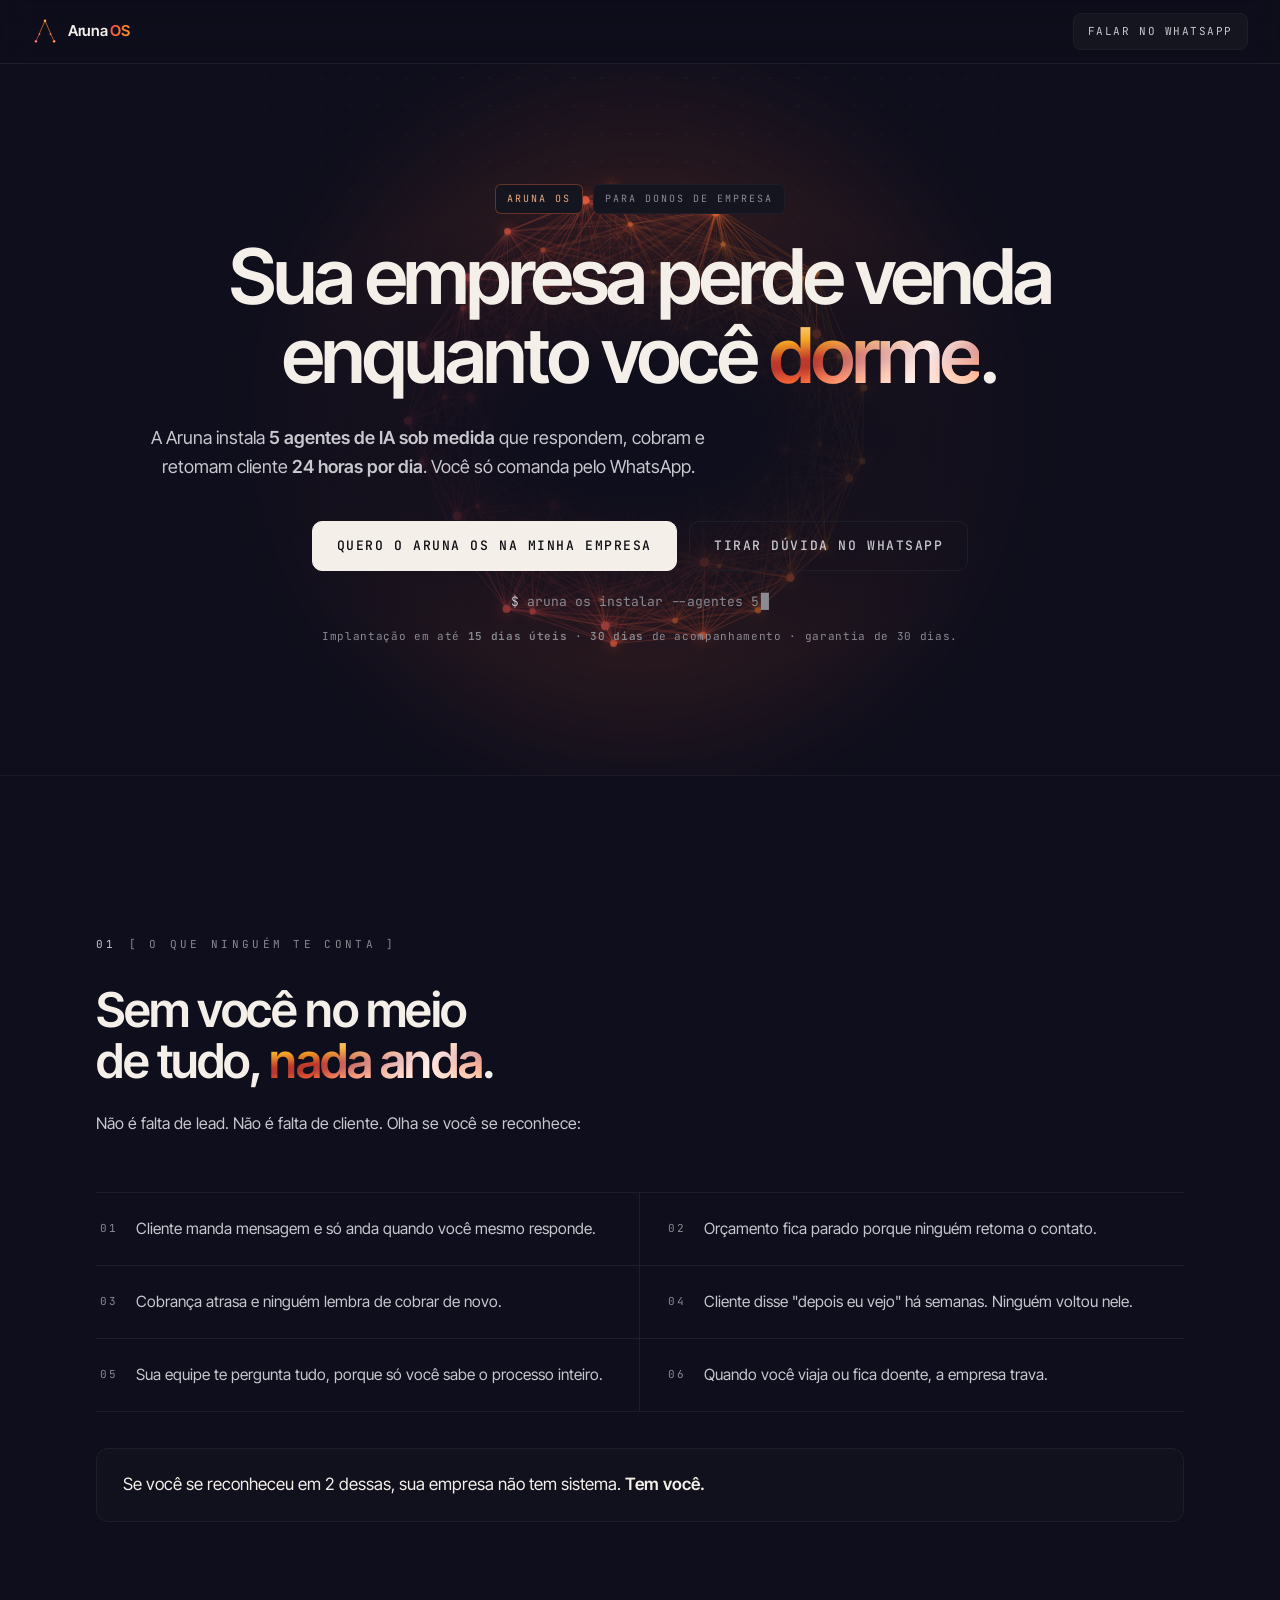
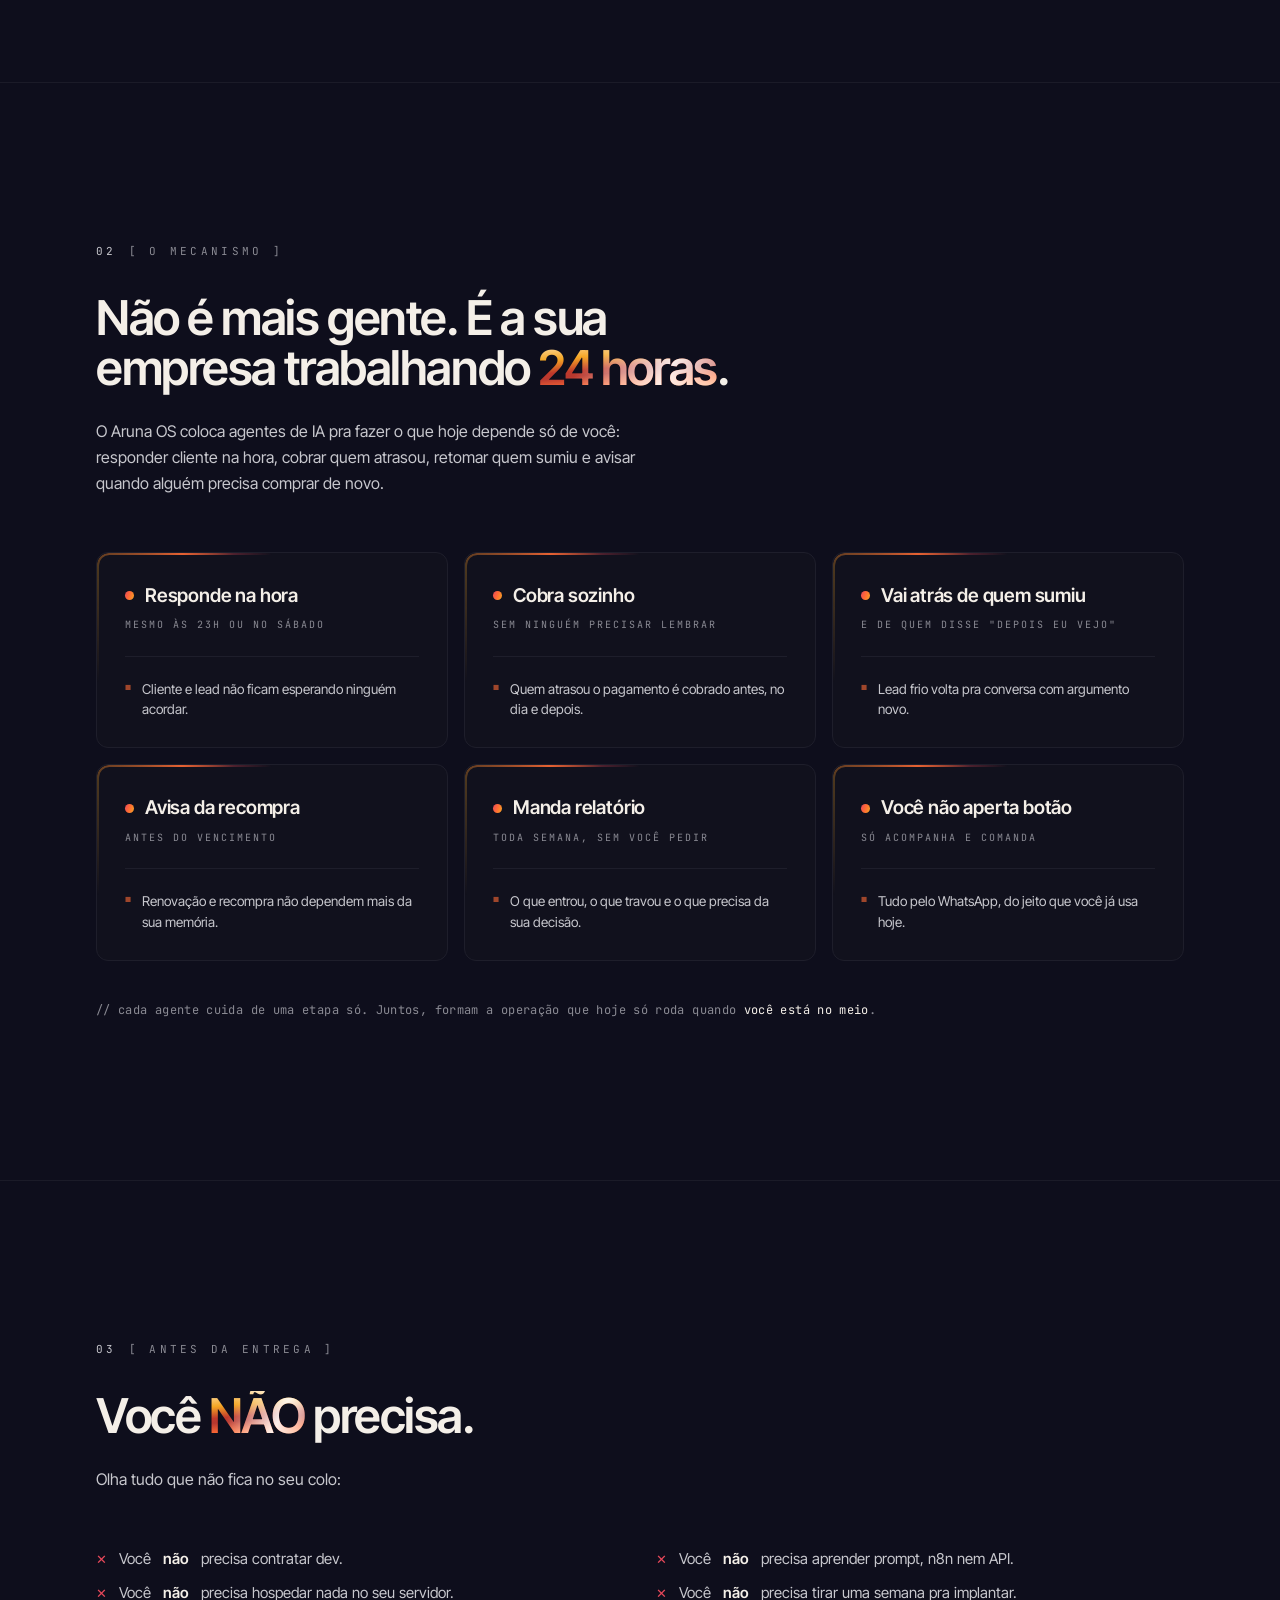
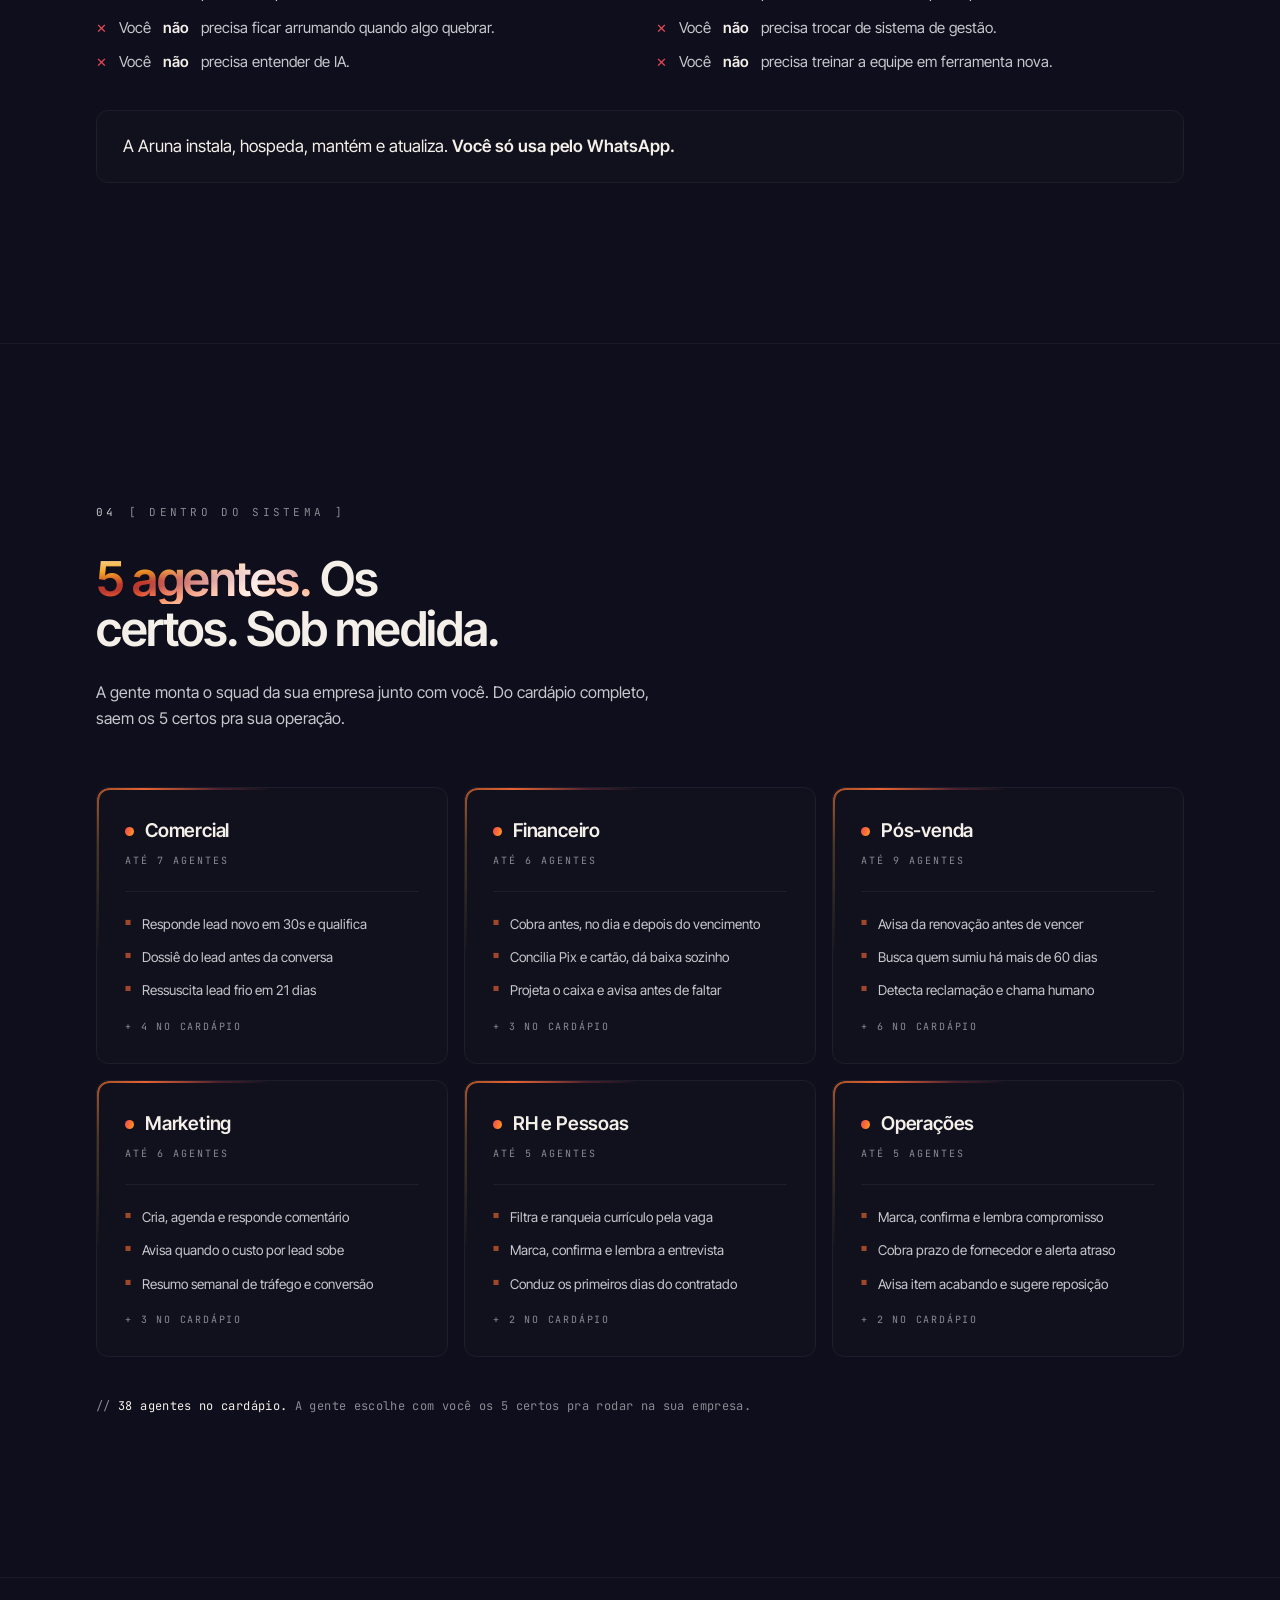
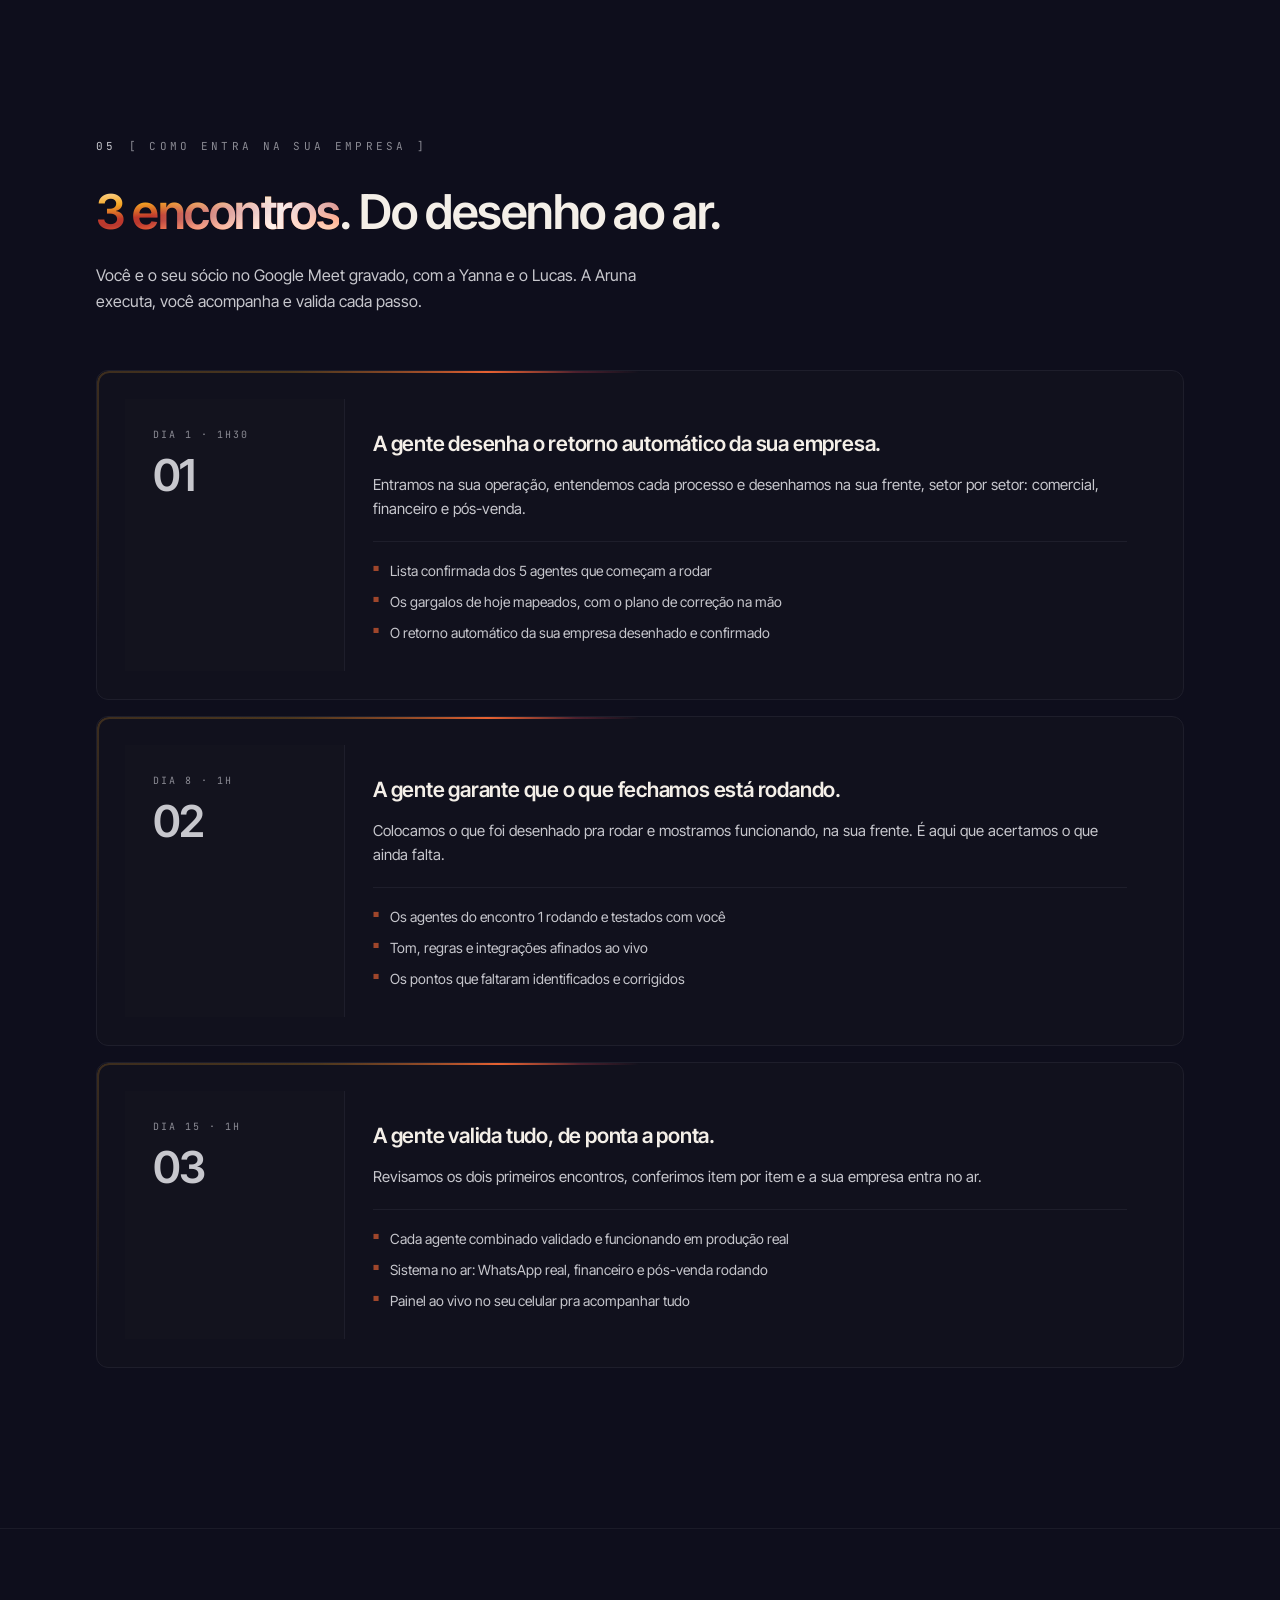
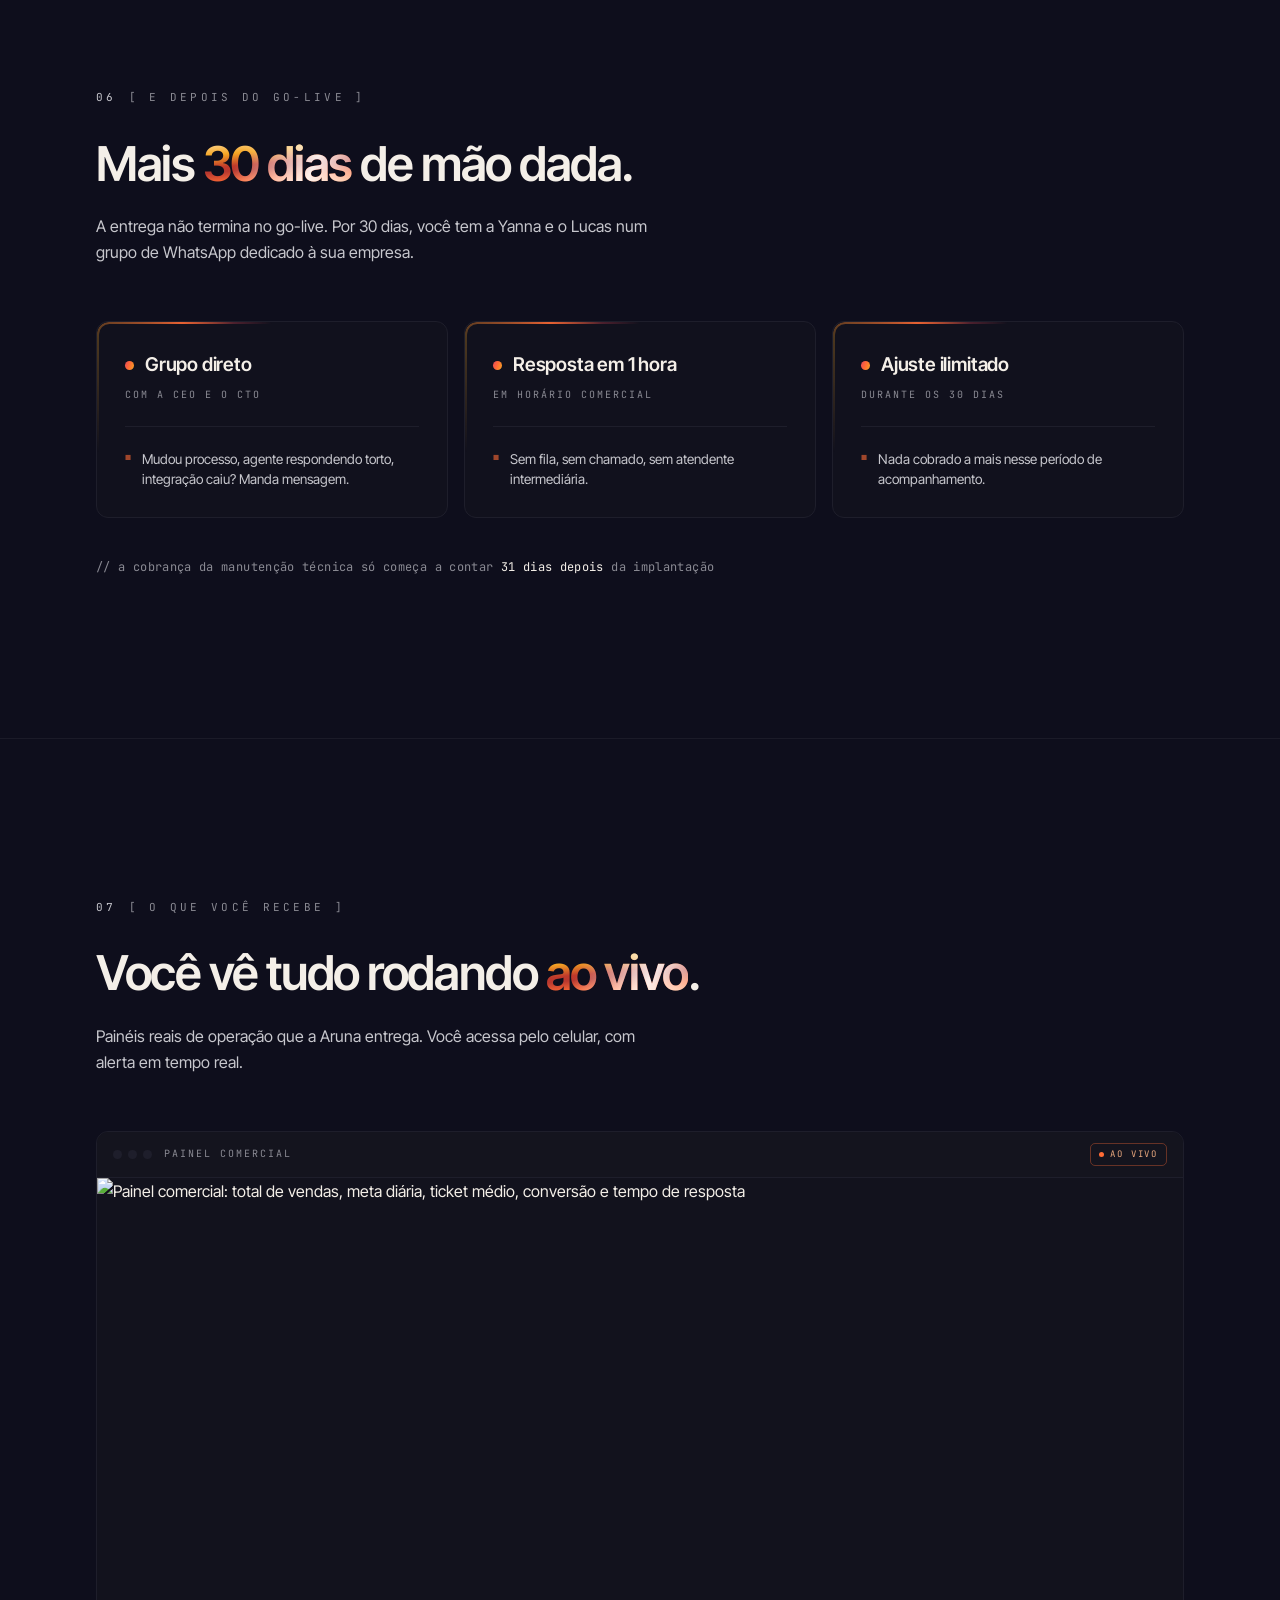
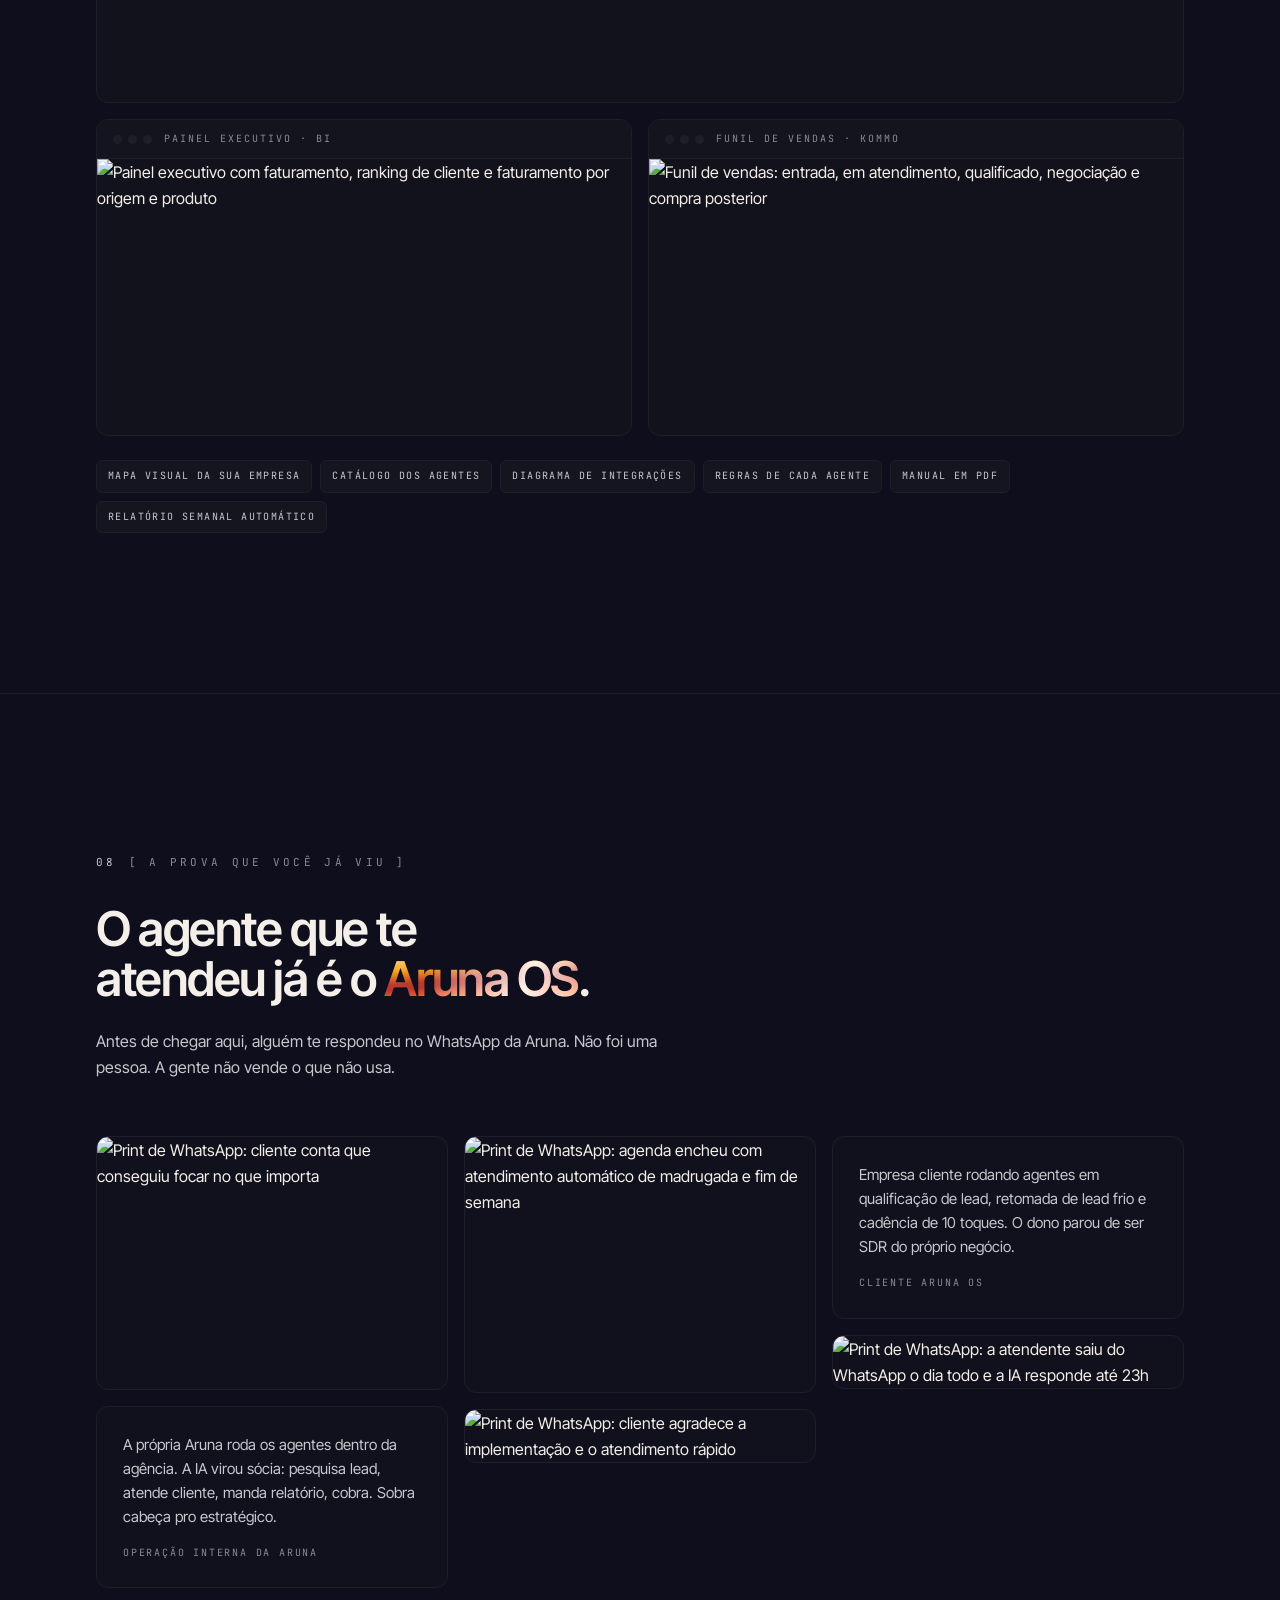
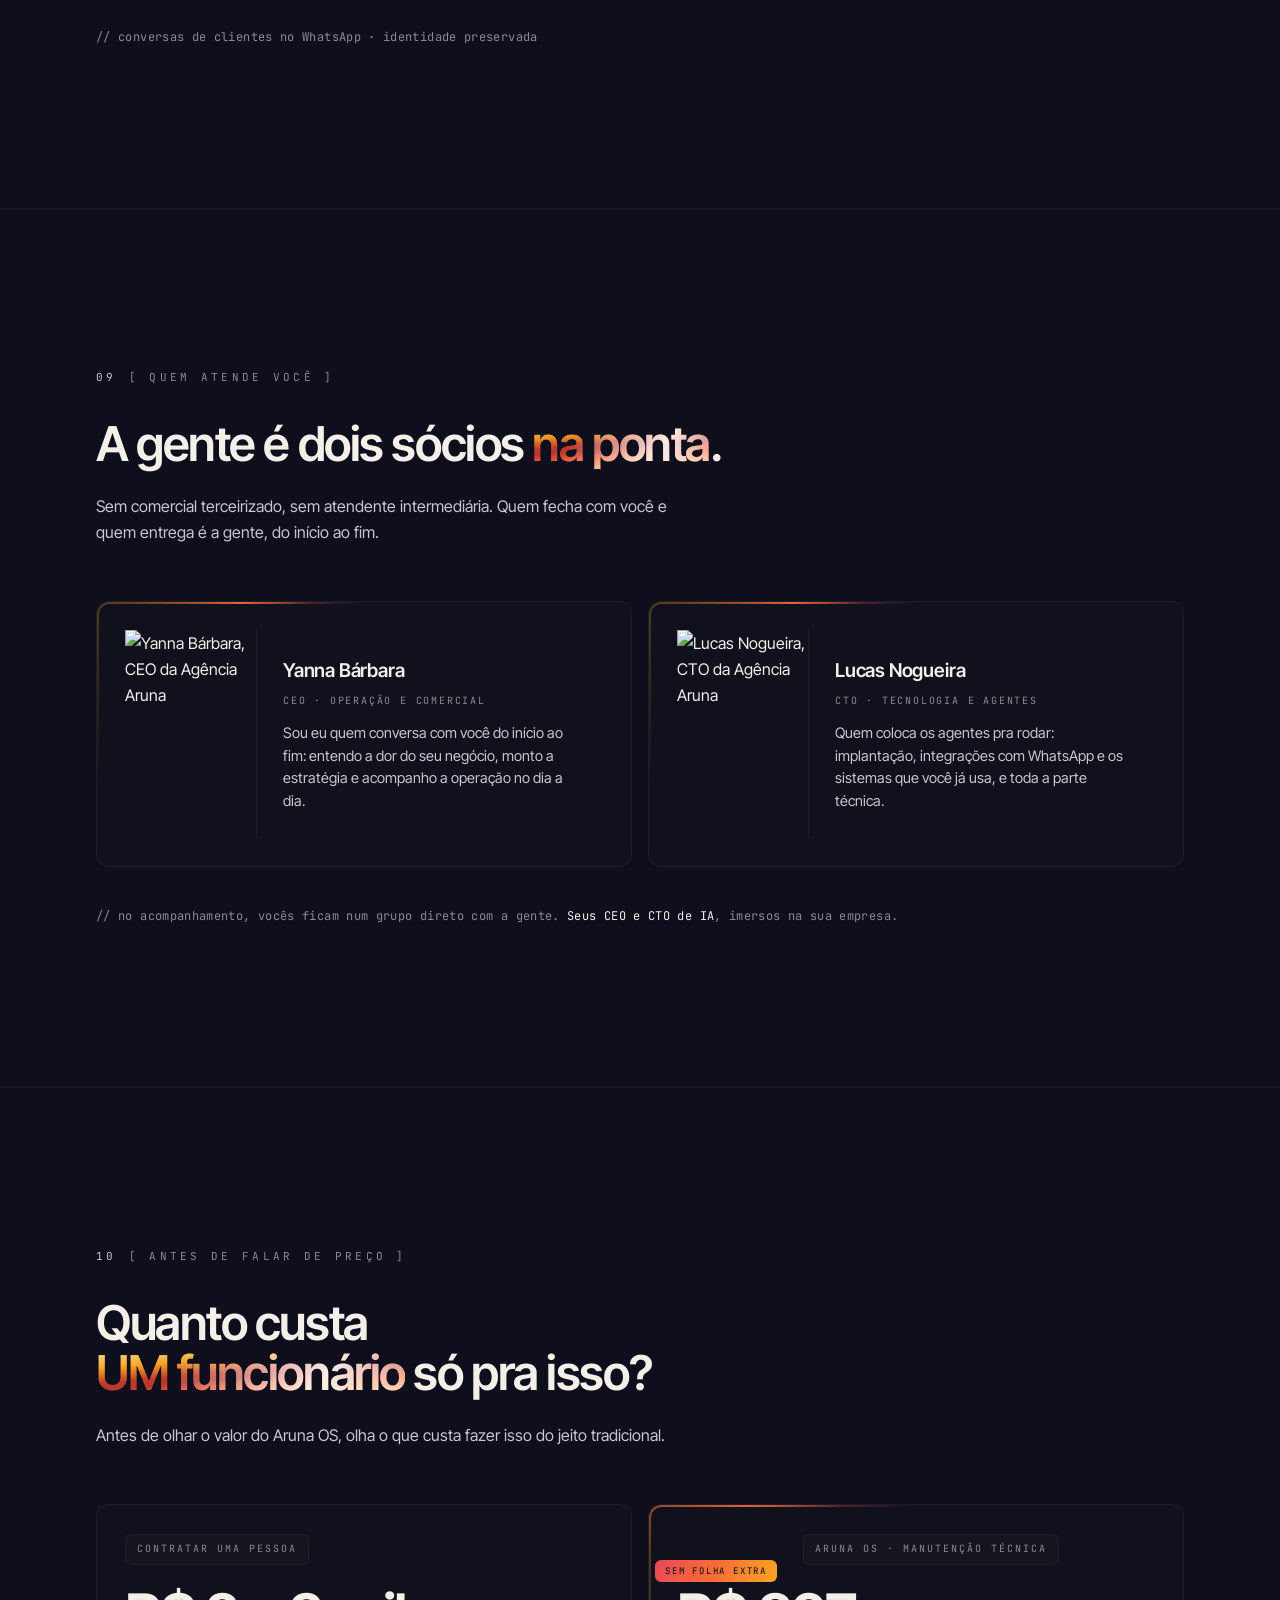
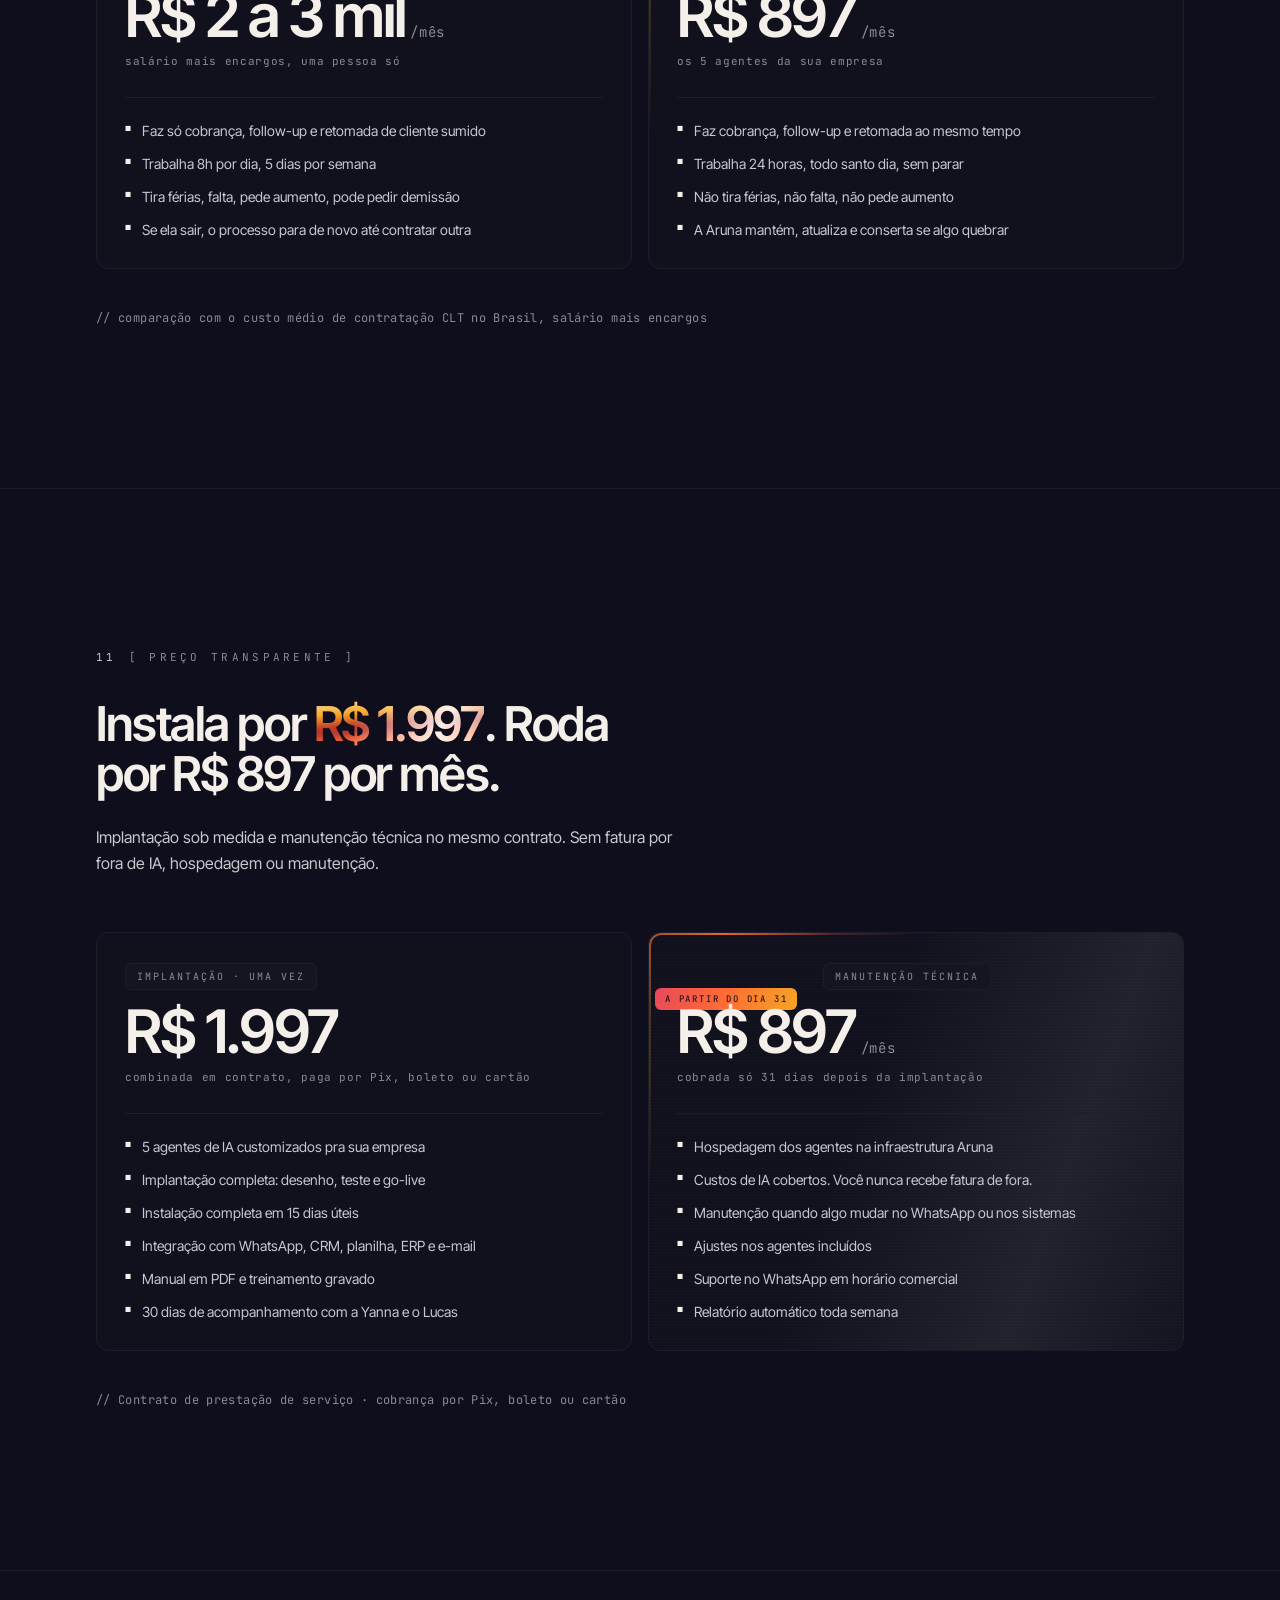
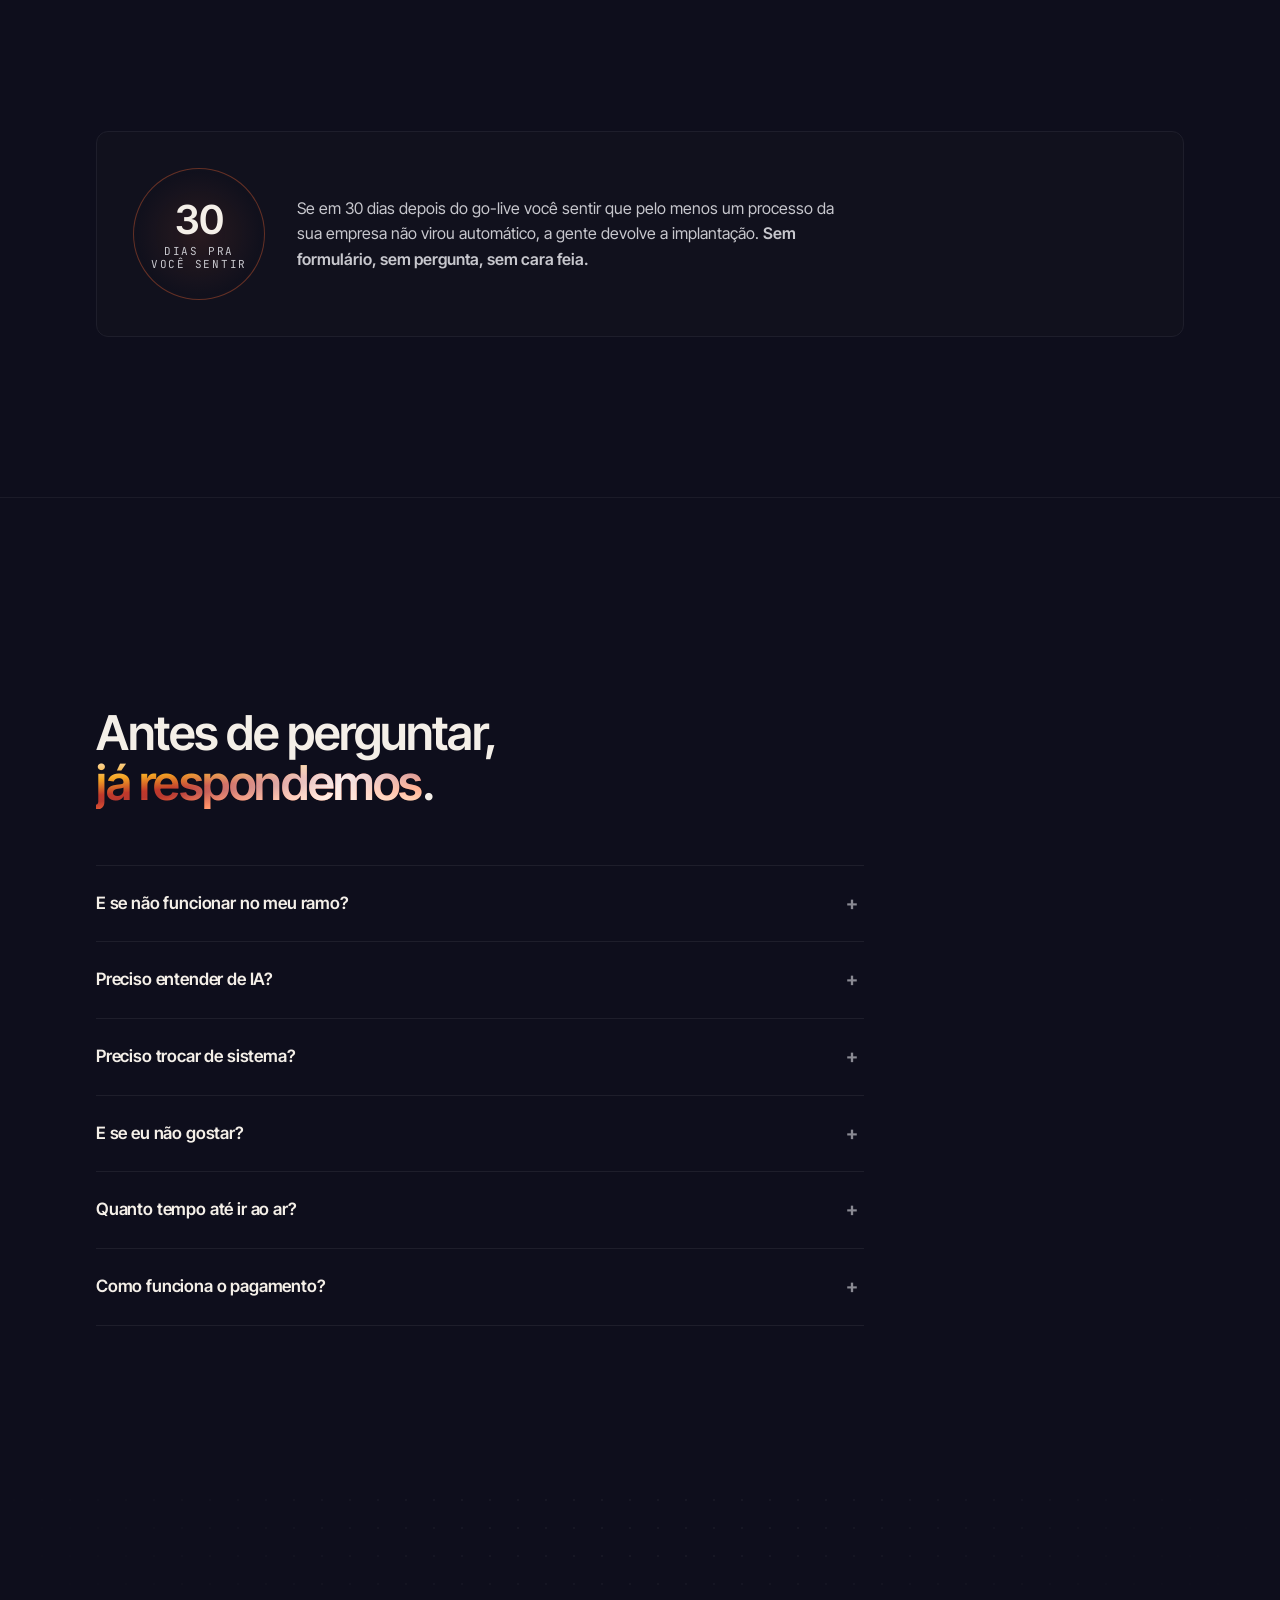
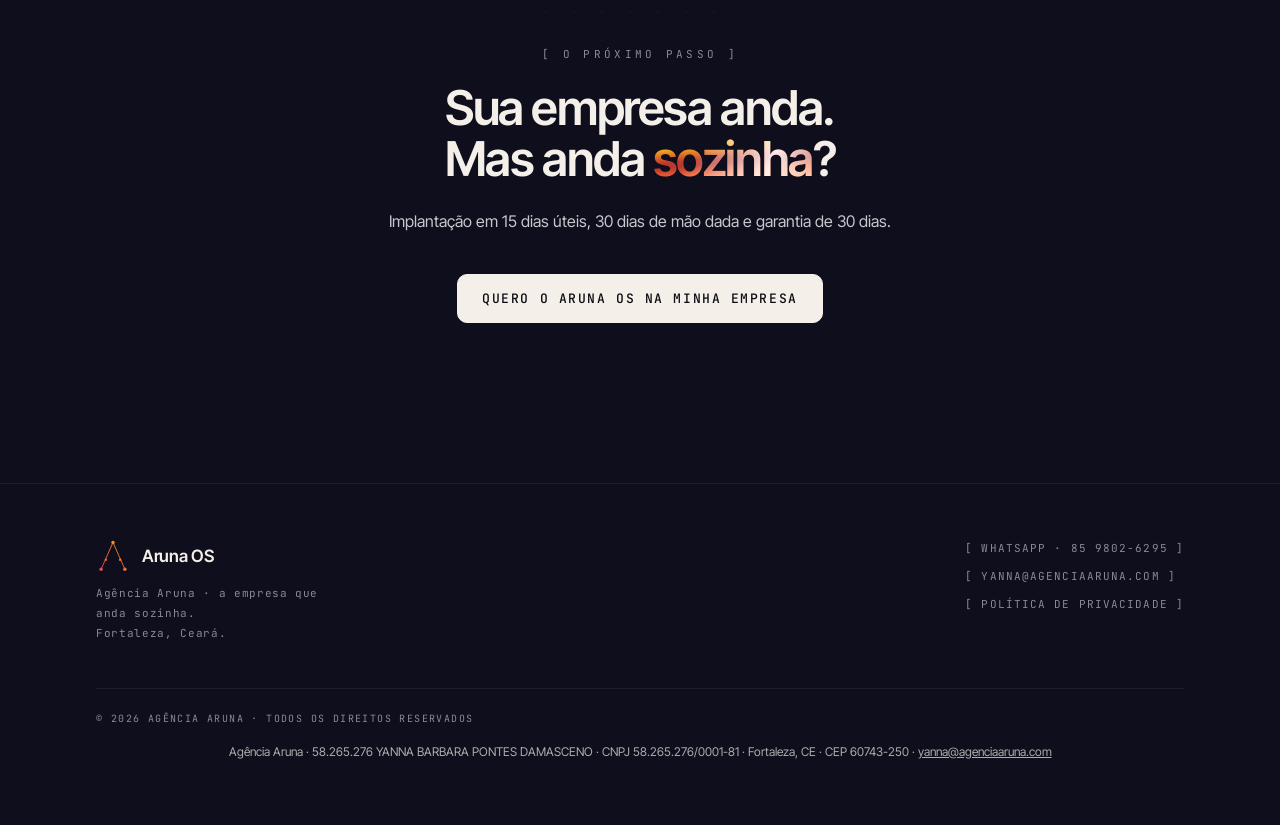
==== commit 9bfb1f73: "corretoras: redesign Hallmark com as fontes da marca (Inter Tight + JetBrains Mono) (versão 20261102" ====
--- a/index.html
+++ b/index.html
@@ -1248,7 +1248,7 @@
    O guard em sessionStorage impede laço de recarga.
    ============================================================ */
 (async () => {
-  const MINHA_VERSAO = '20261102-2202';
+  const MINHA_VERSAO = '20261102-2225';
   try{
     const r = await fetch('/versao.json?' + Date.now(), {cache:'no-store'});
     if(!r.ok) return;
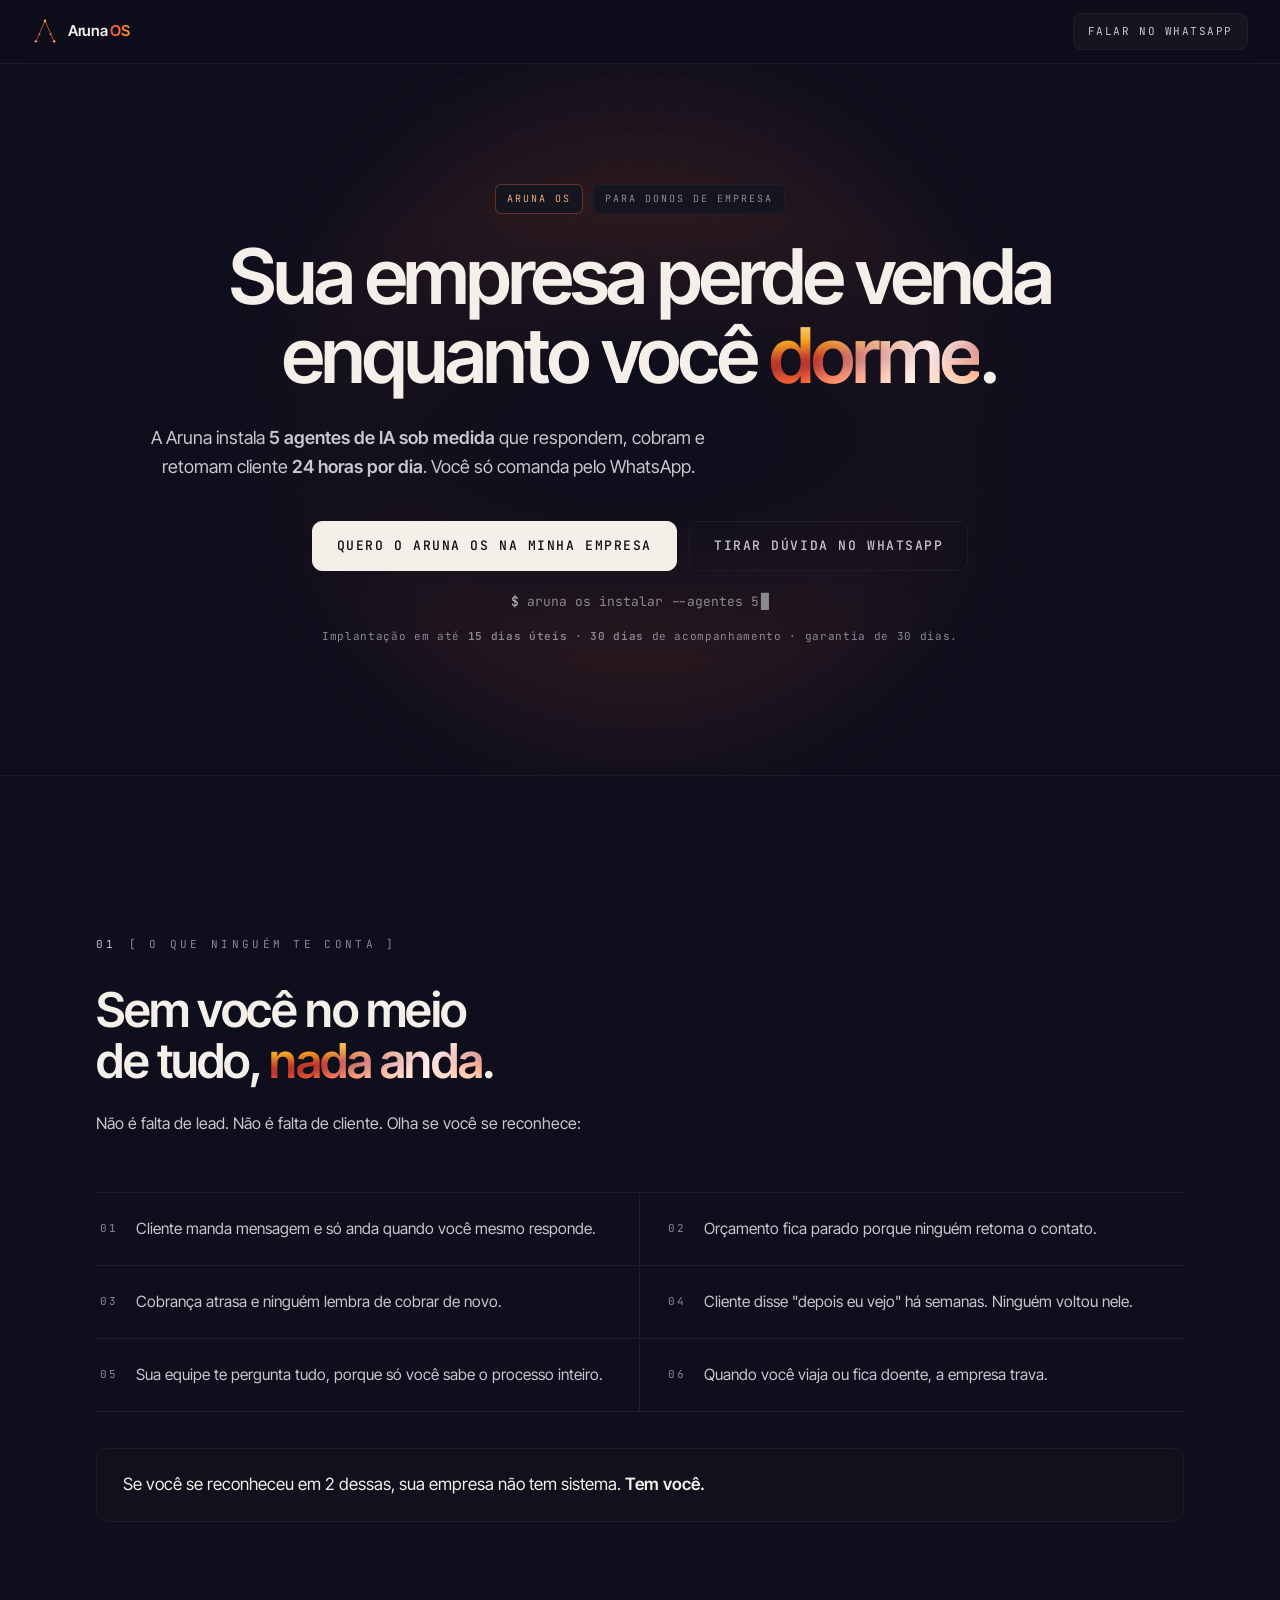
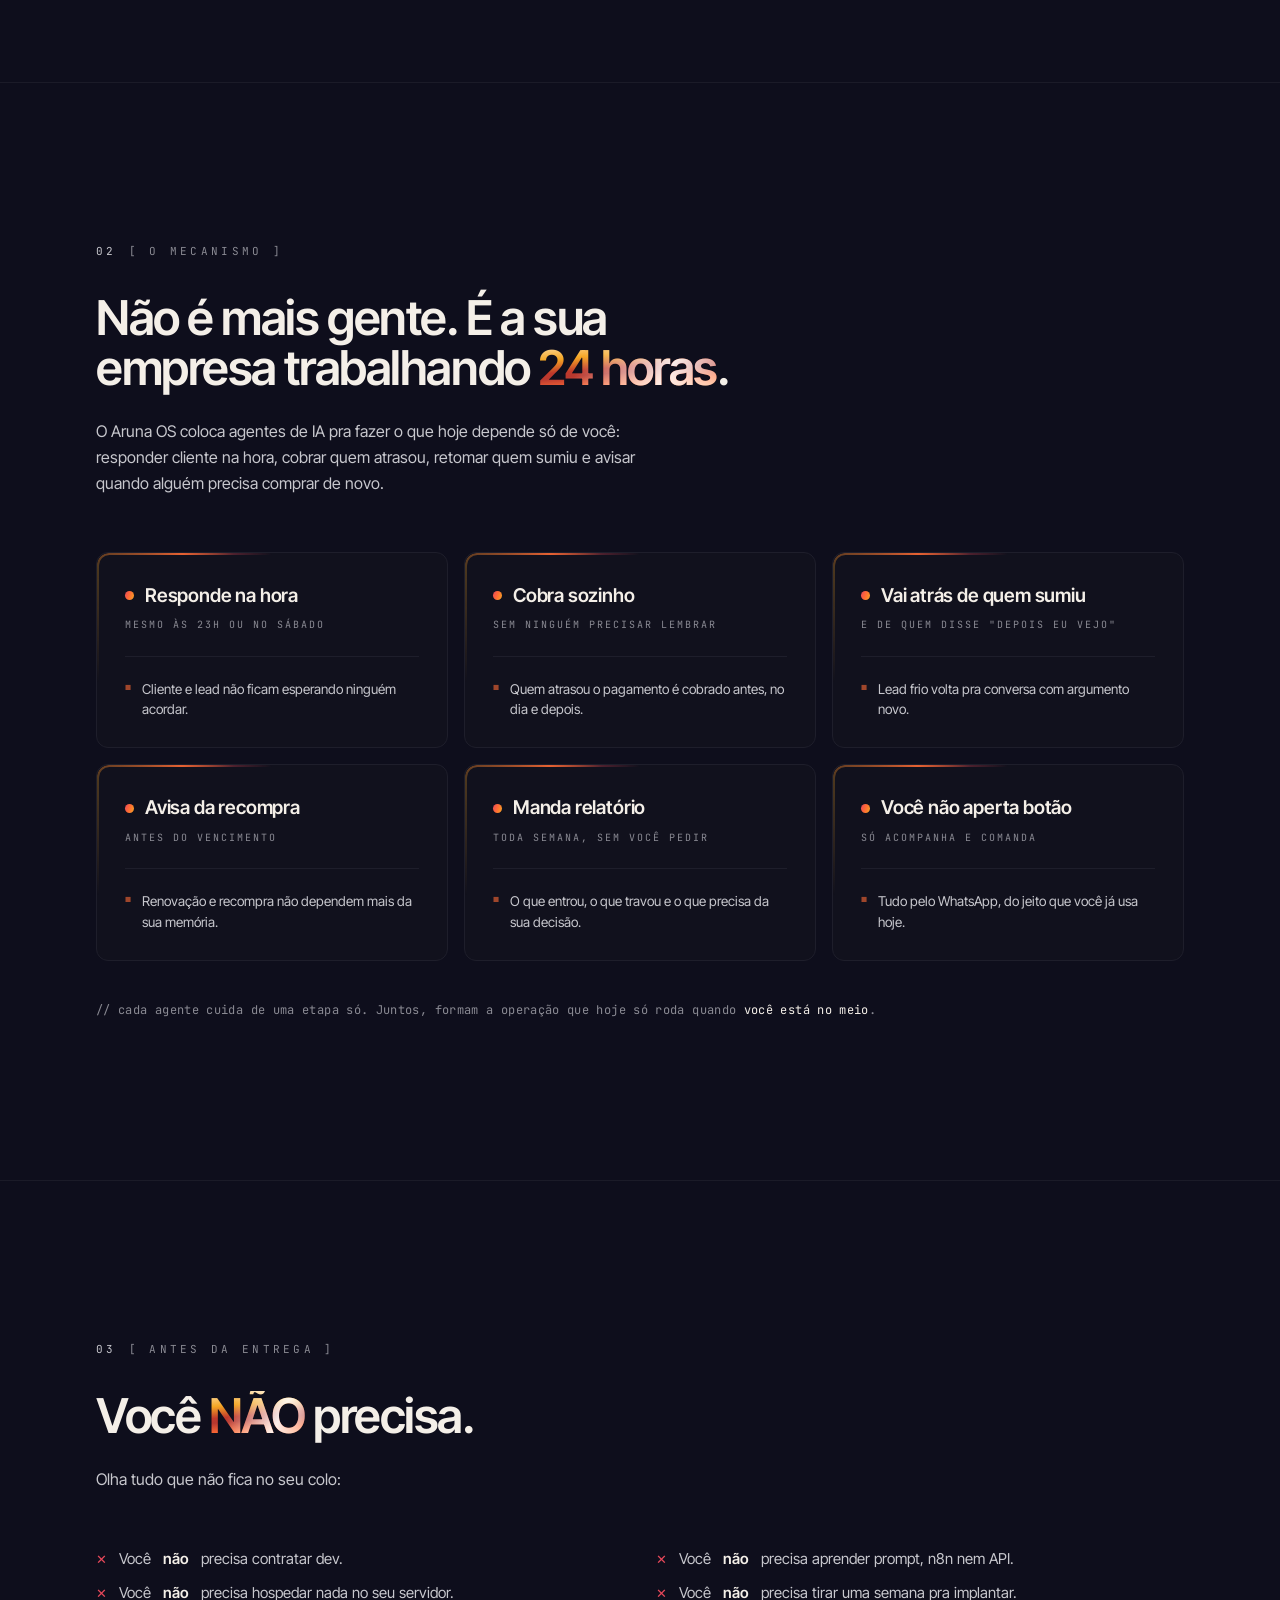
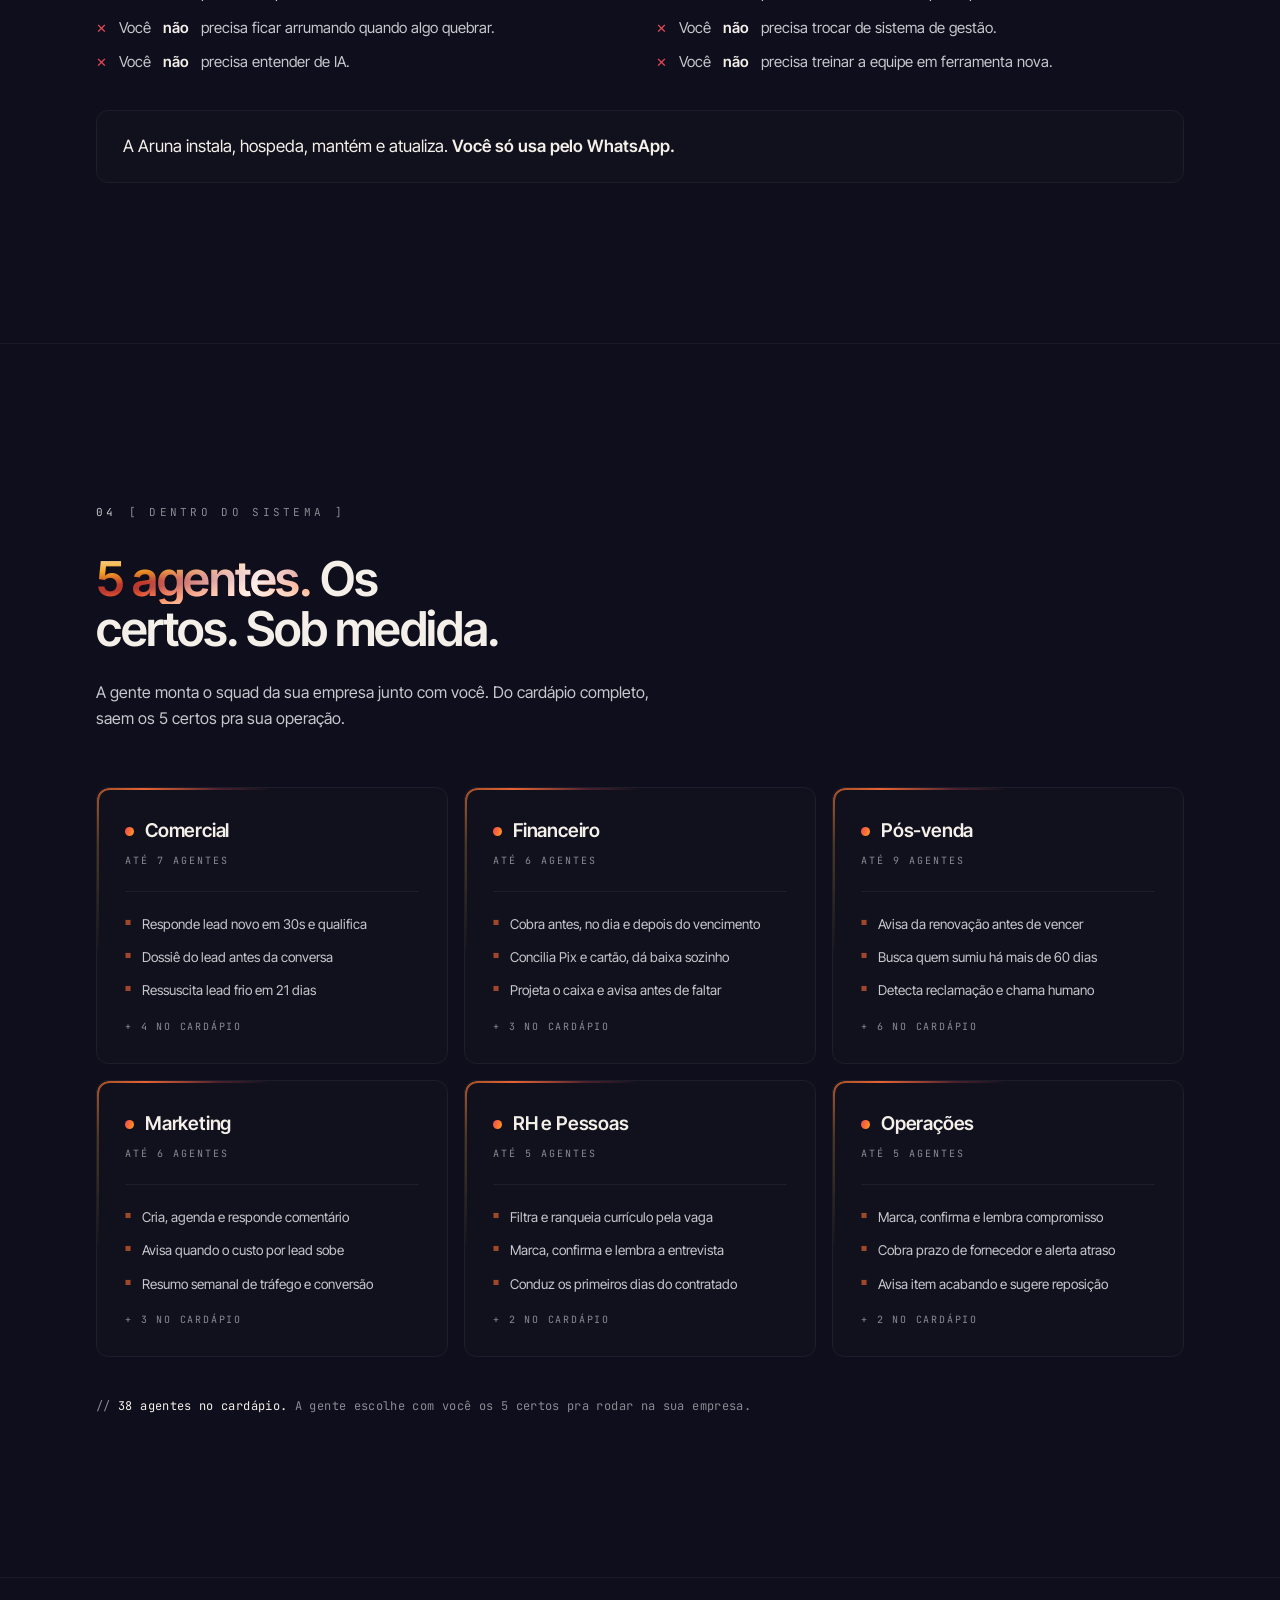
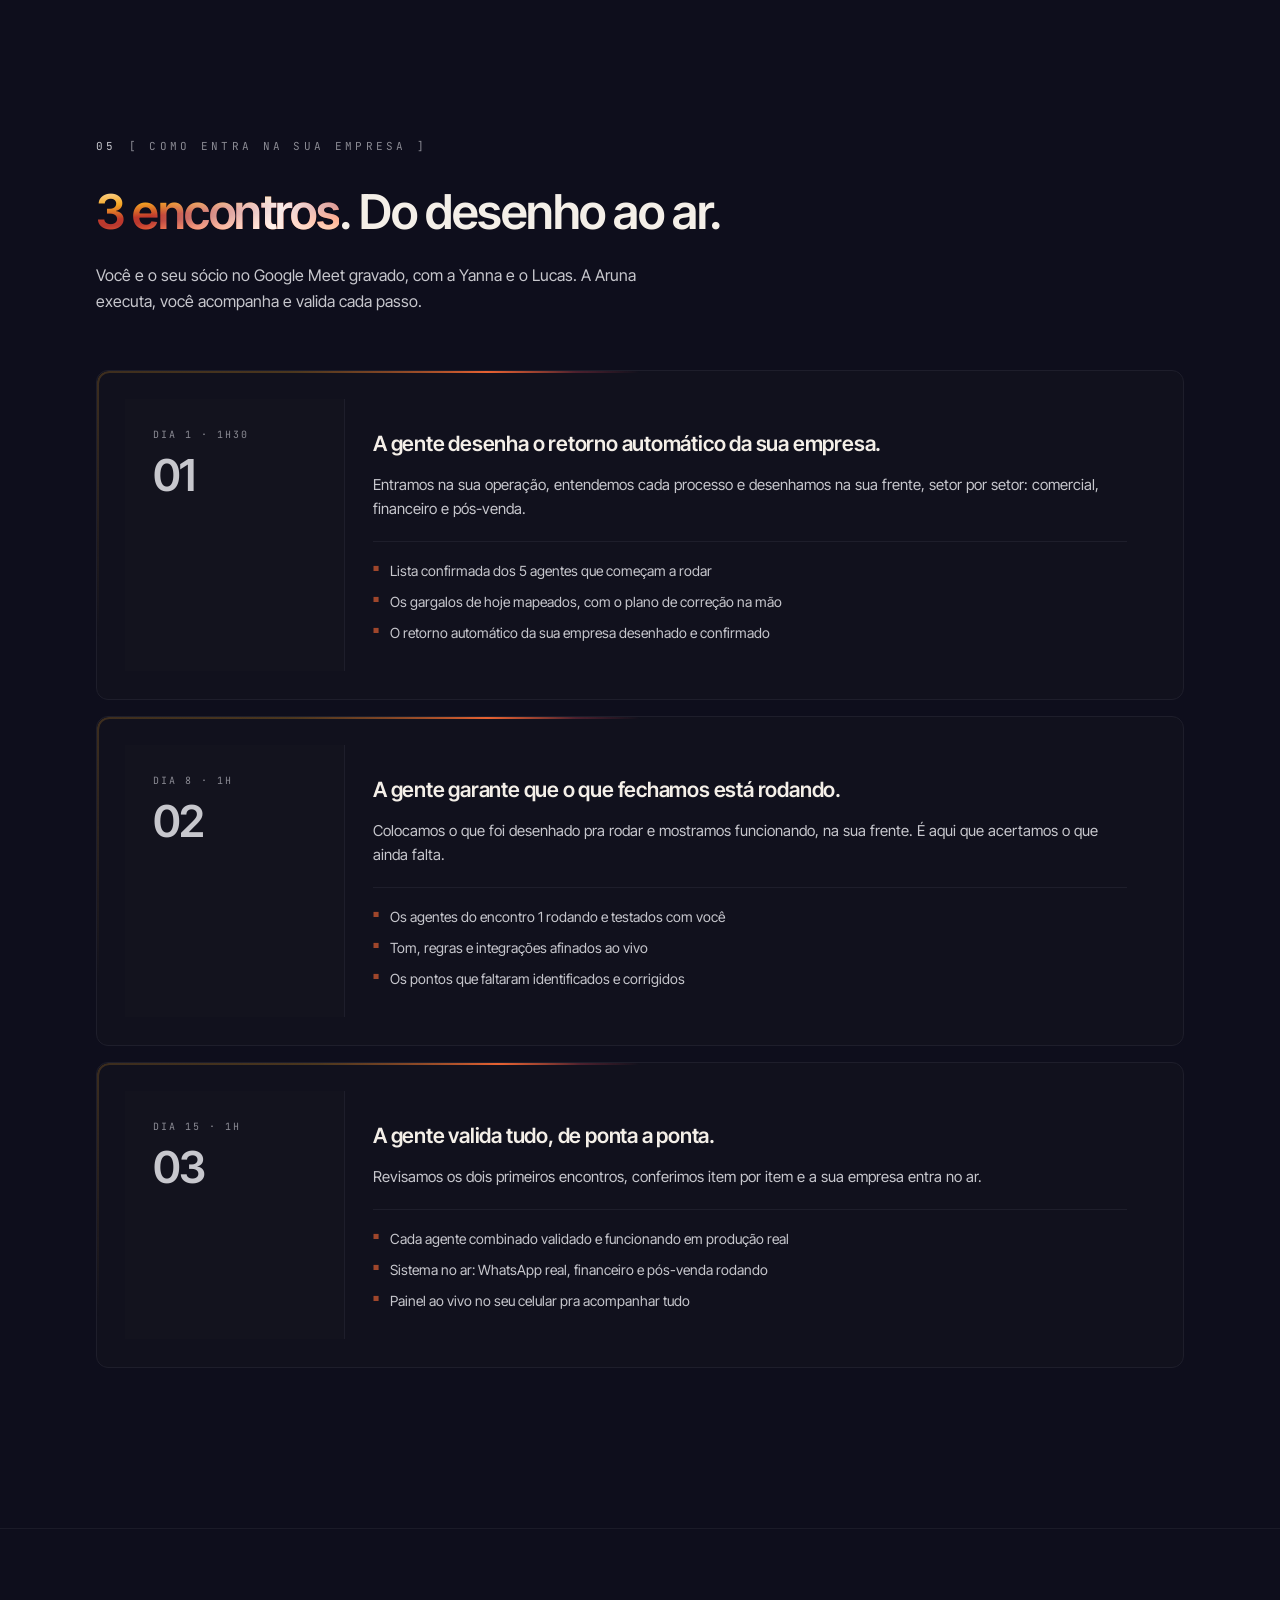
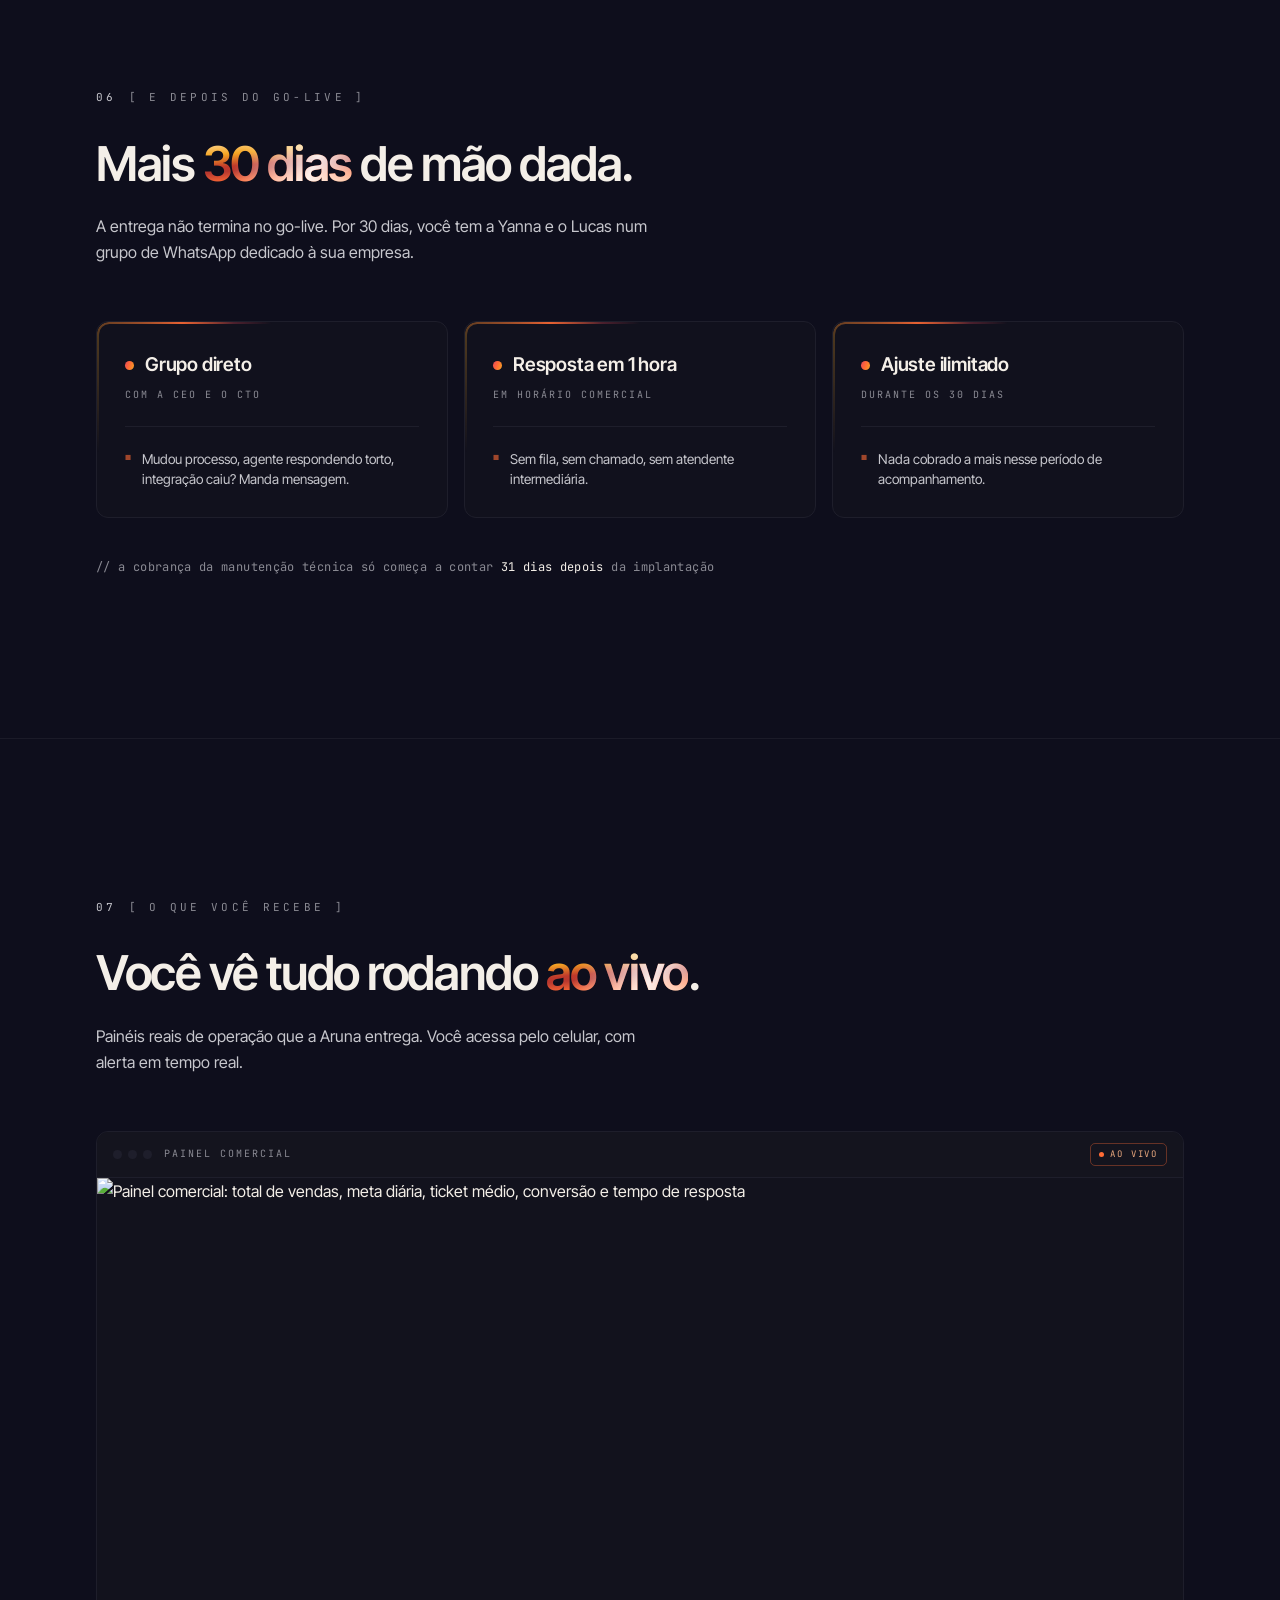
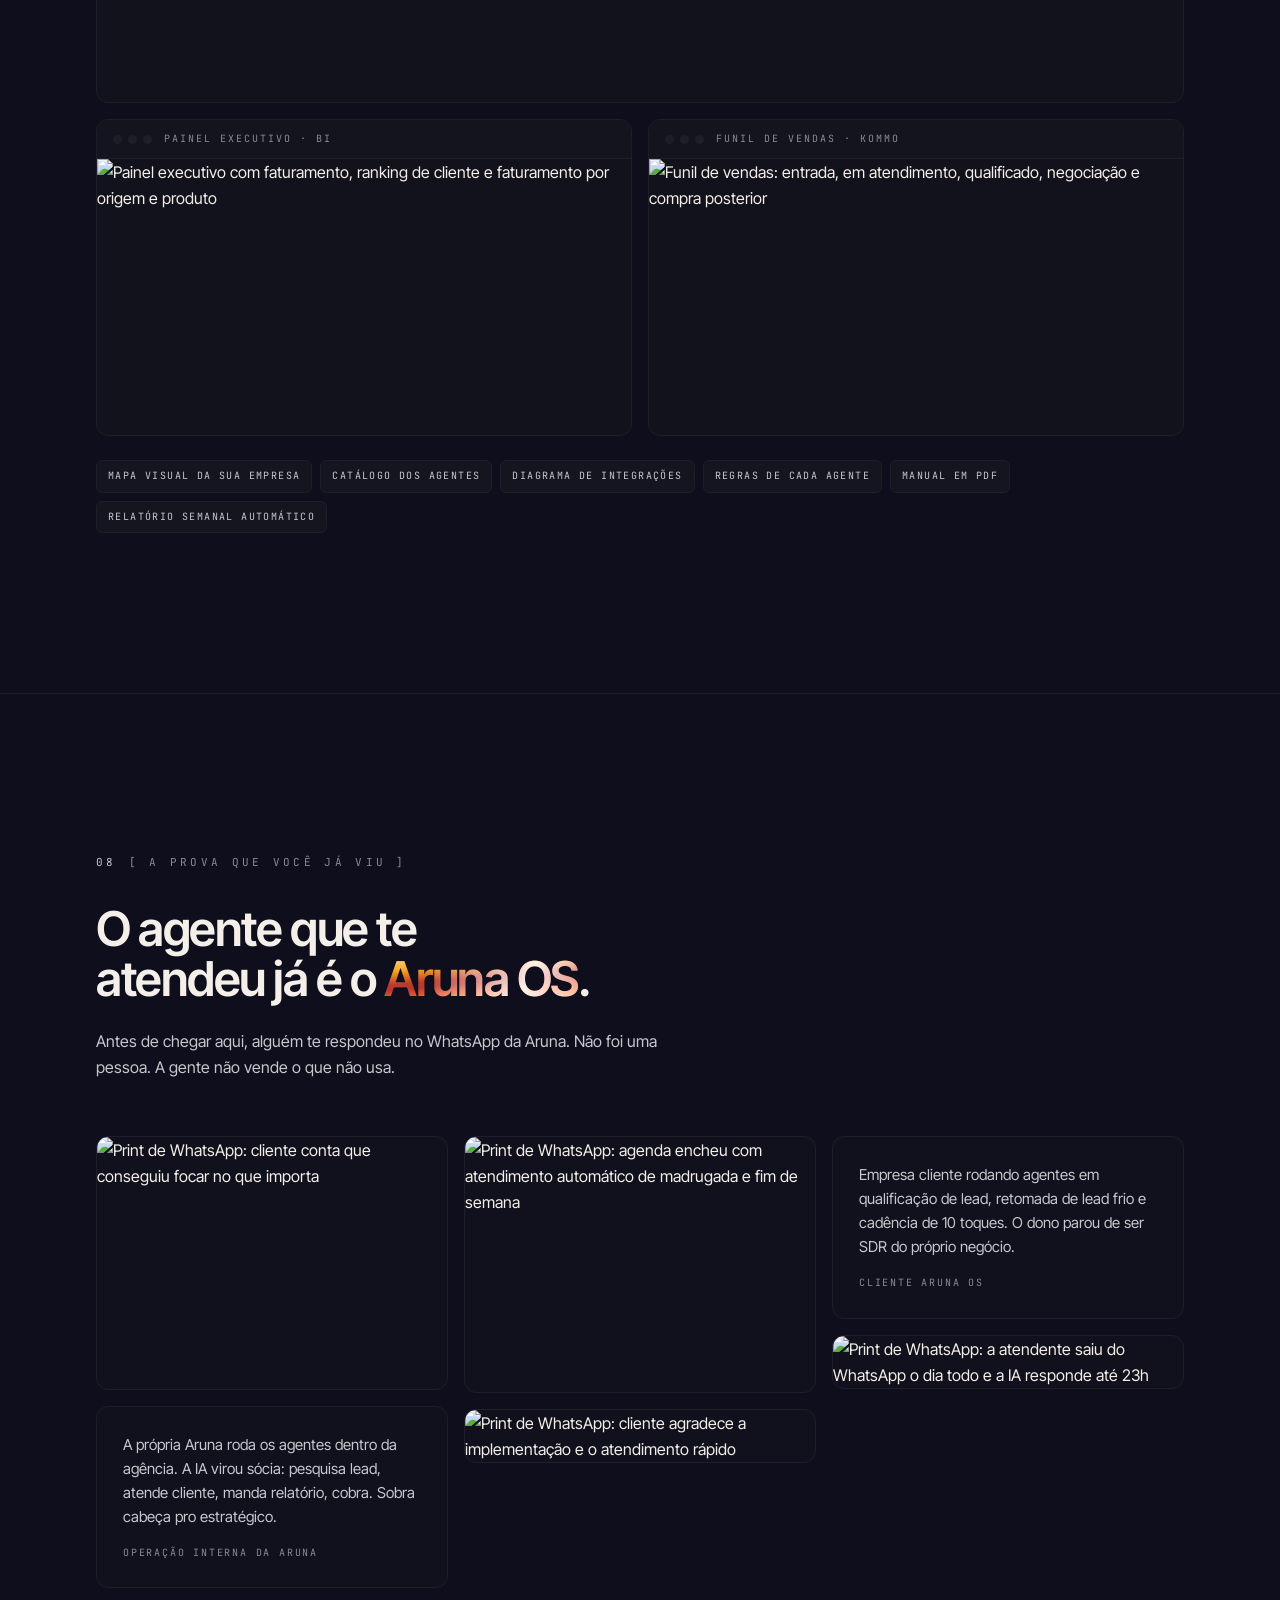
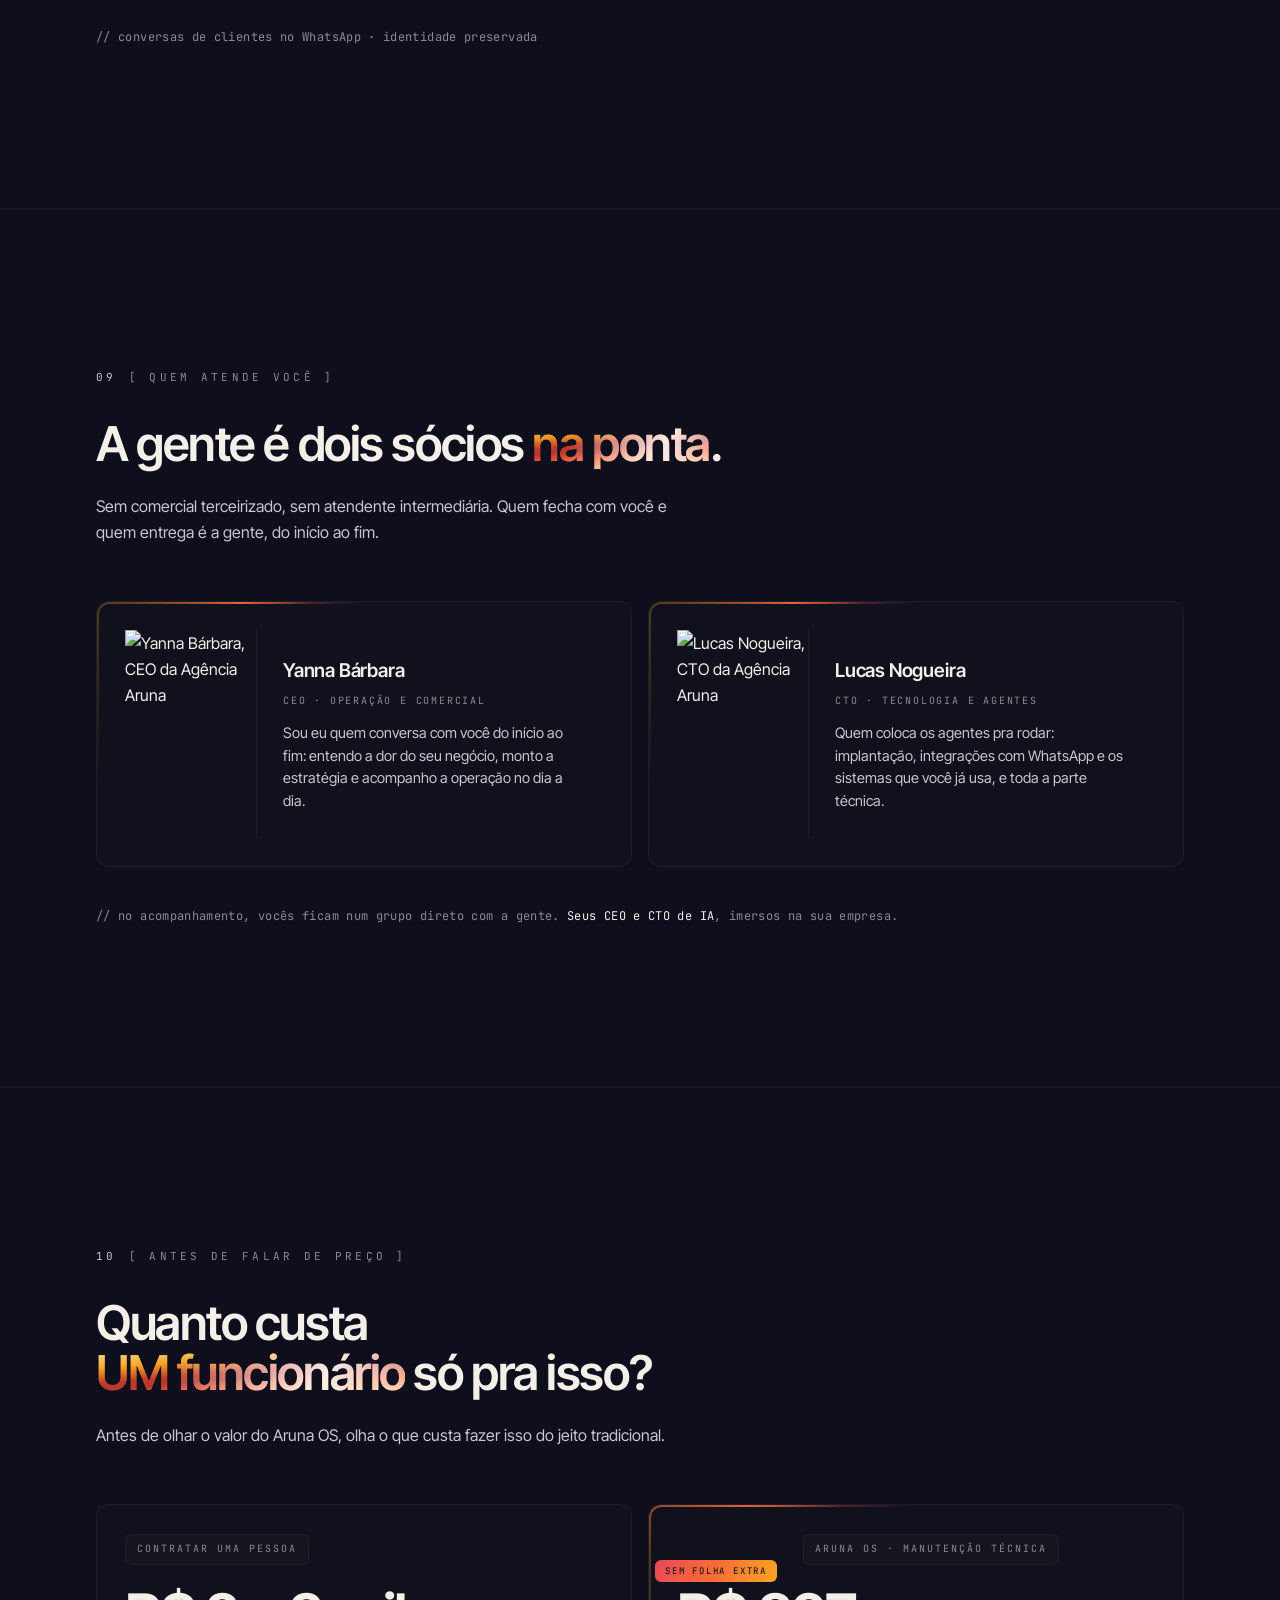
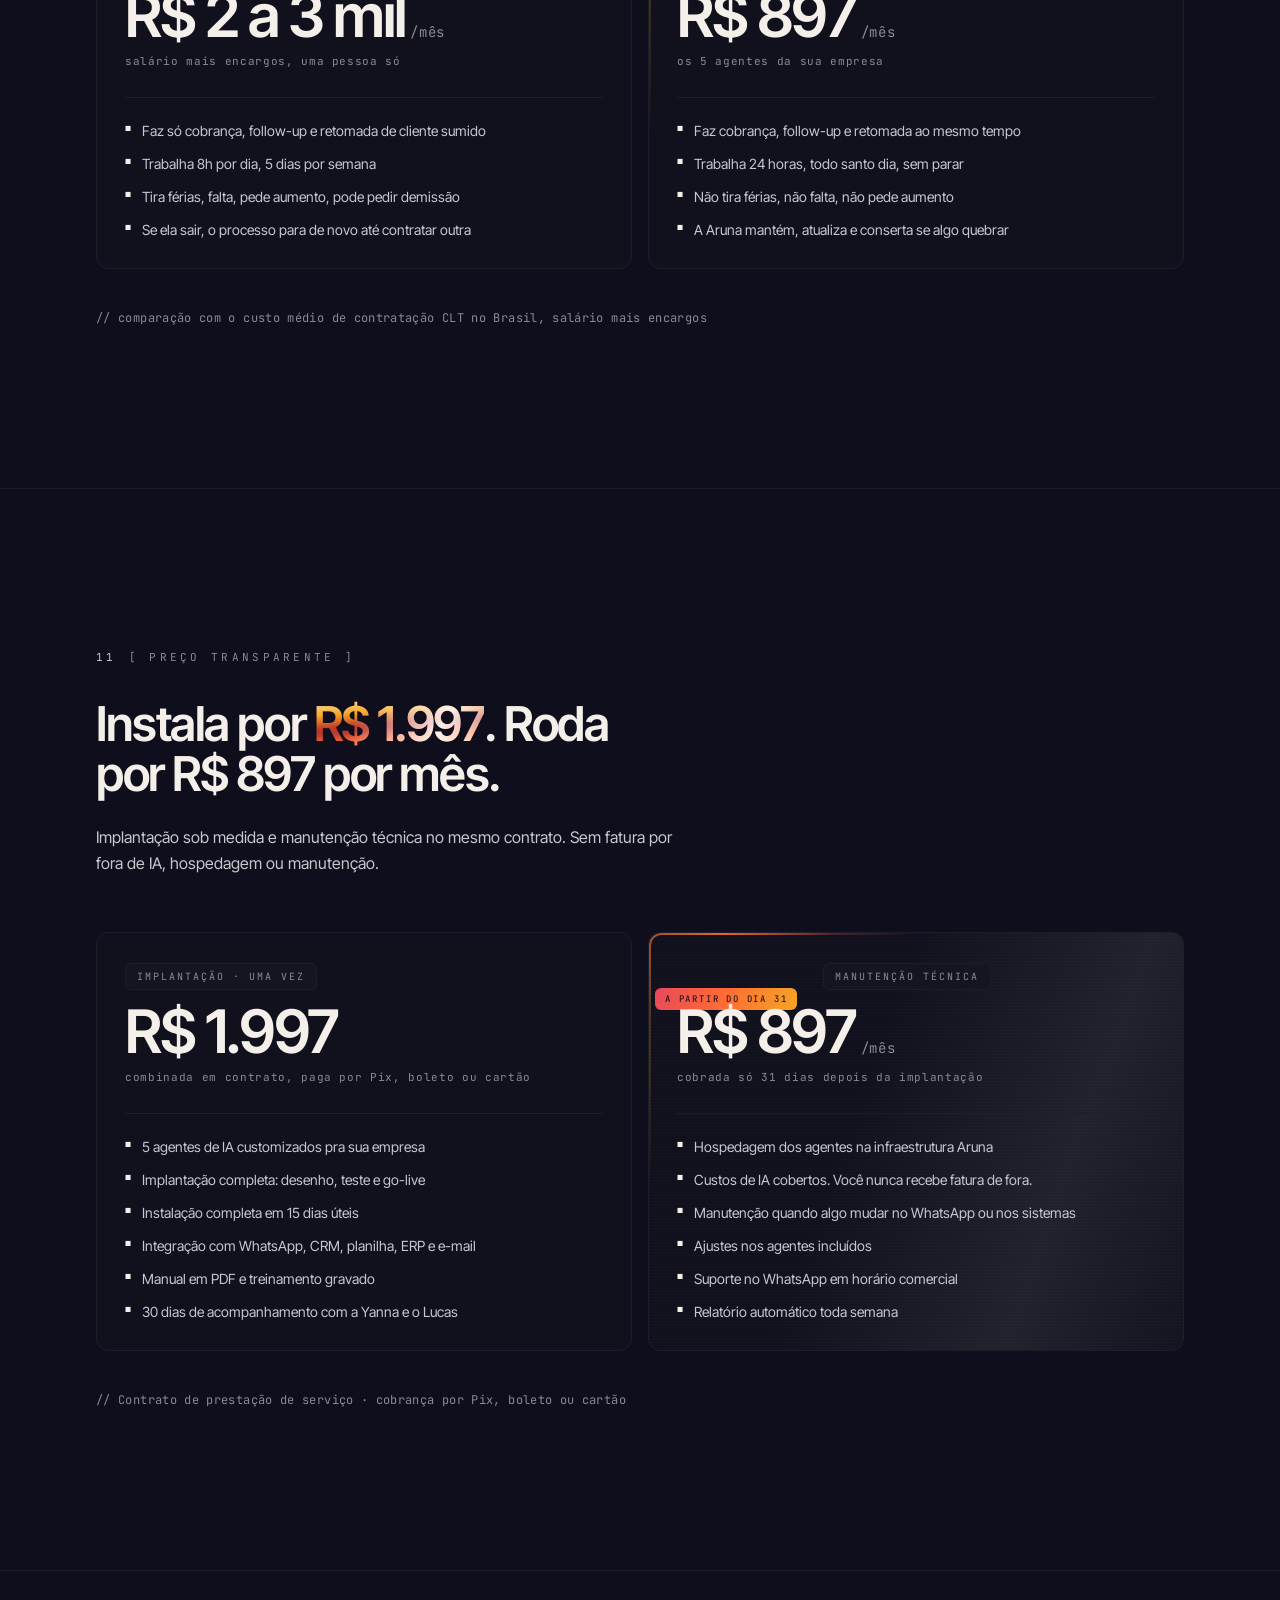
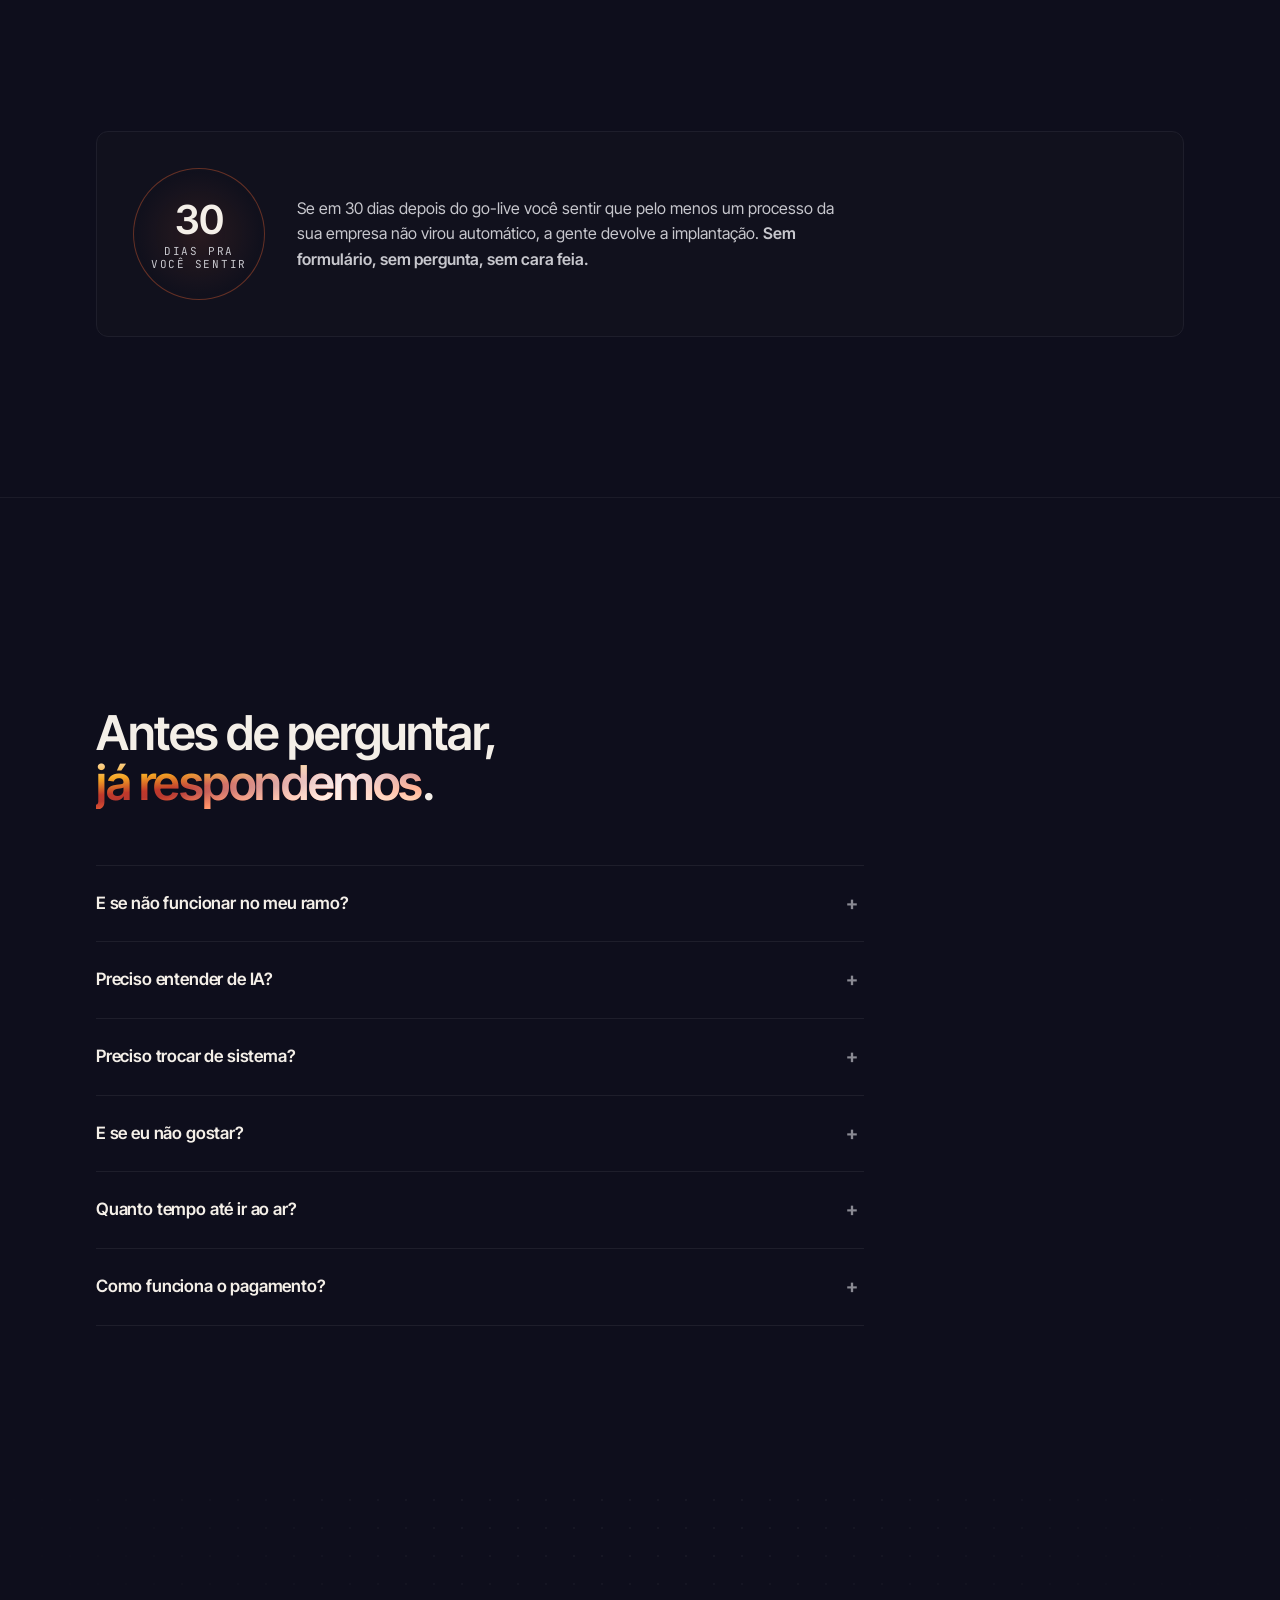
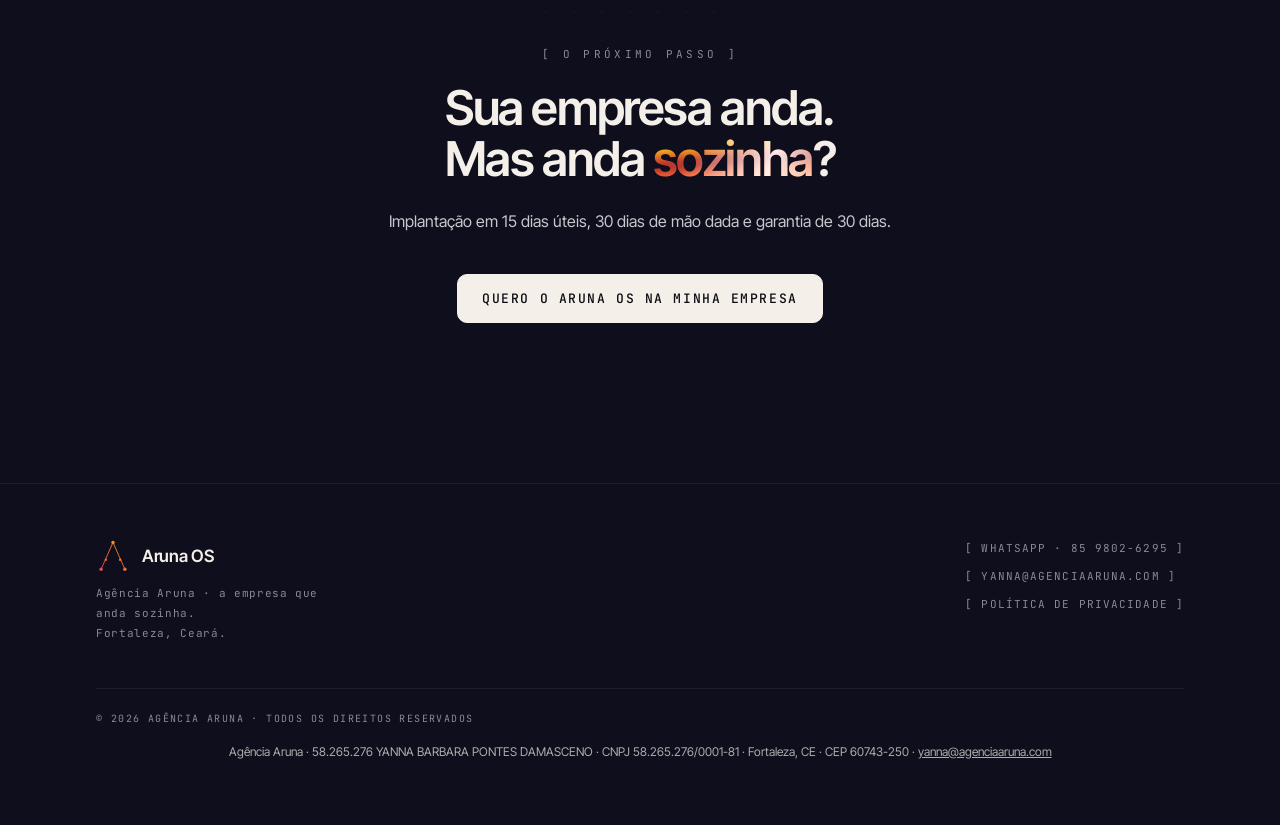
==== commit 73a4bcf2: "corretoras: titulo curto e Metodo VIVA (versão 20261102-2238)" ====
--- a/index.html
+++ b/index.html
@@ -1248,7 +1248,7 @@
    O guard em sessionStorage impede laço de recarga.
    ============================================================ */
 (async () => {
-  const MINHA_VERSAO = '20261102-2225';
+  const MINHA_VERSAO = '20261102-2238';
   try{
     const r = await fetch('/versao.json?' + Date.now(), {cache:'no-store'});
     if(!r.ok) return;
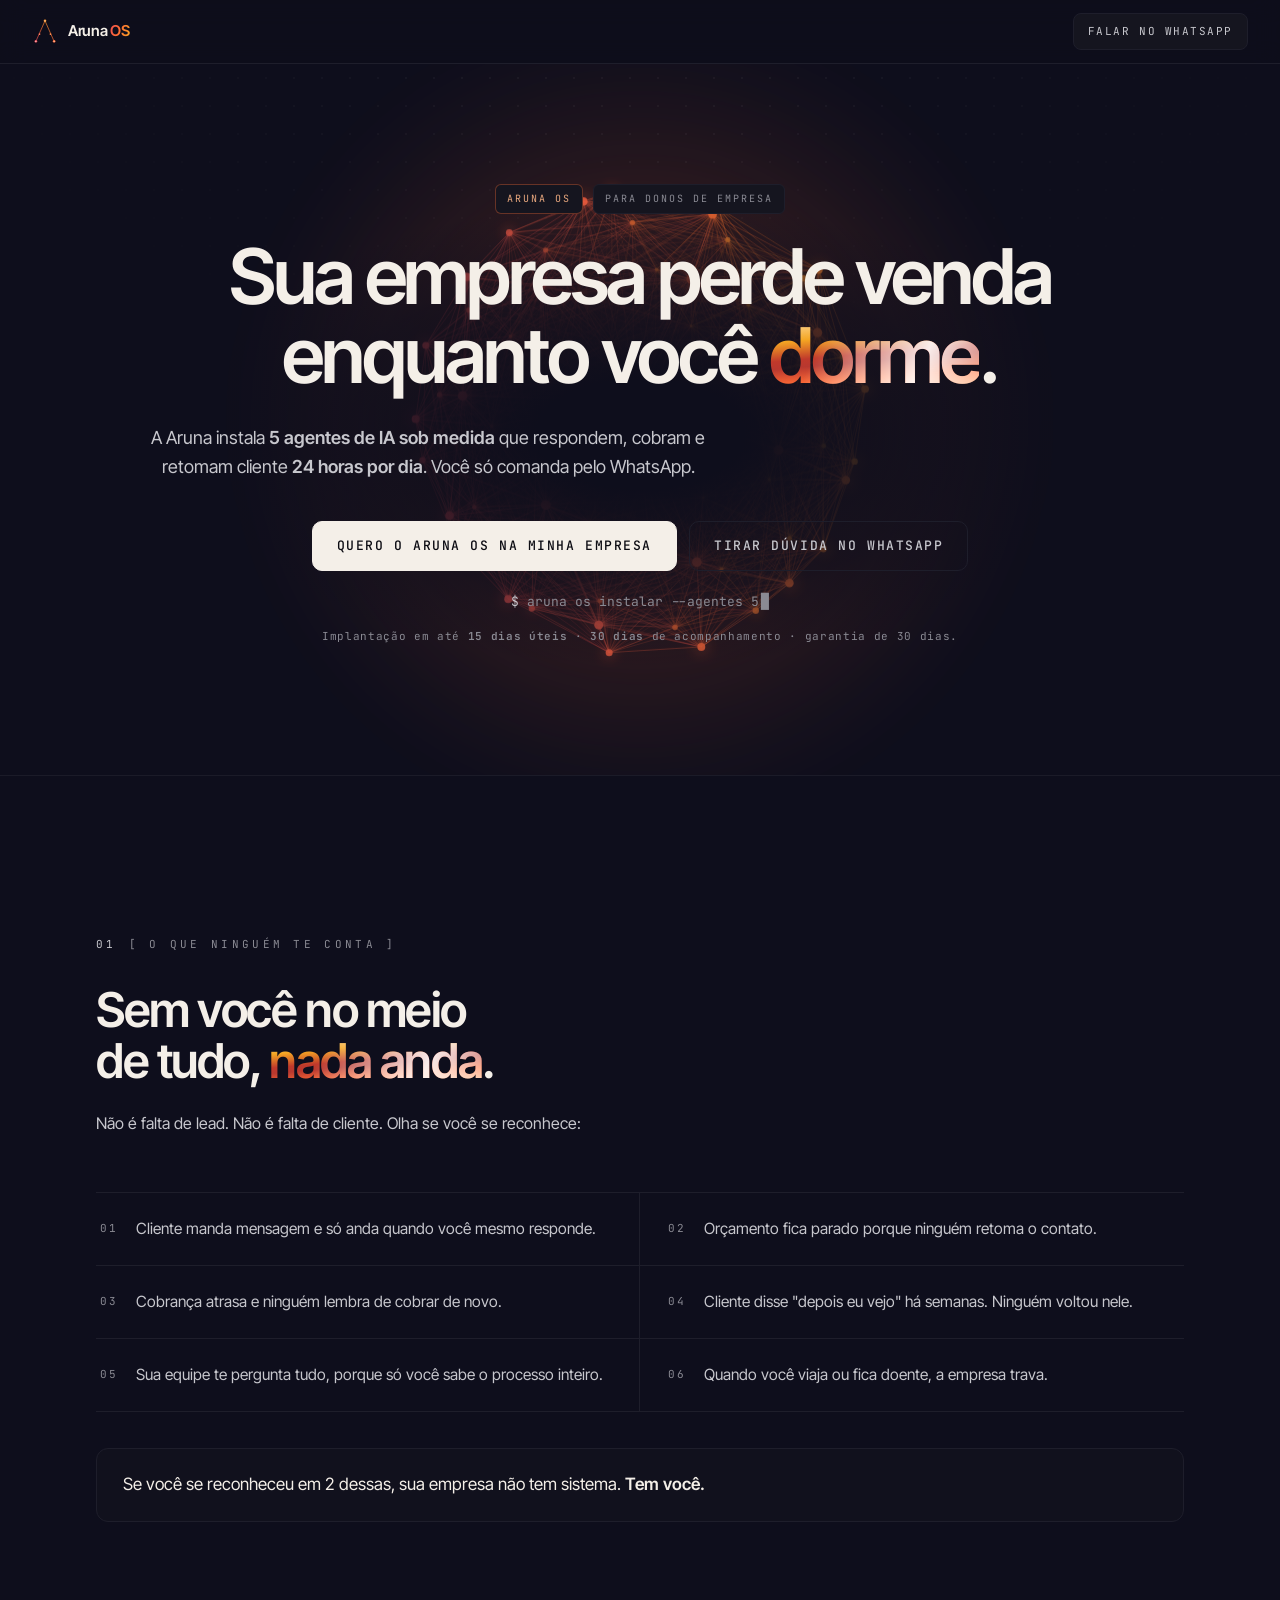
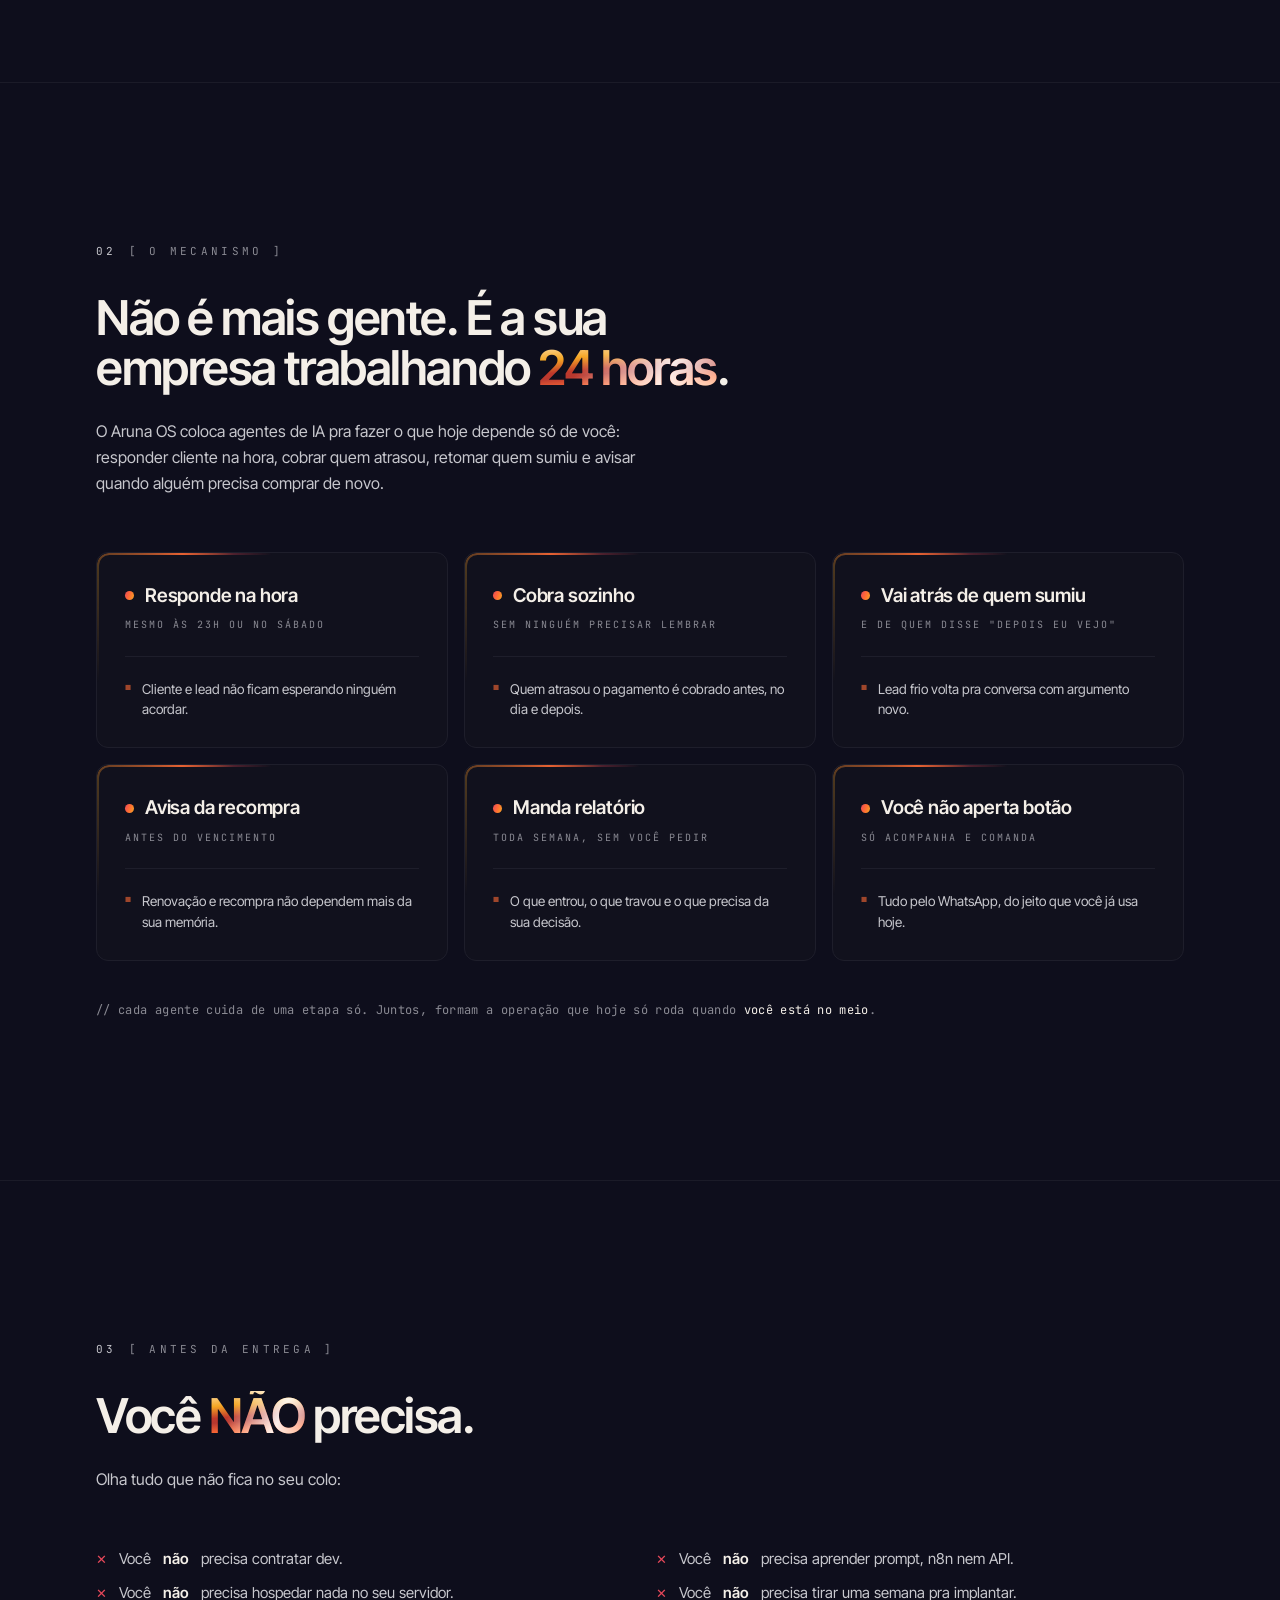
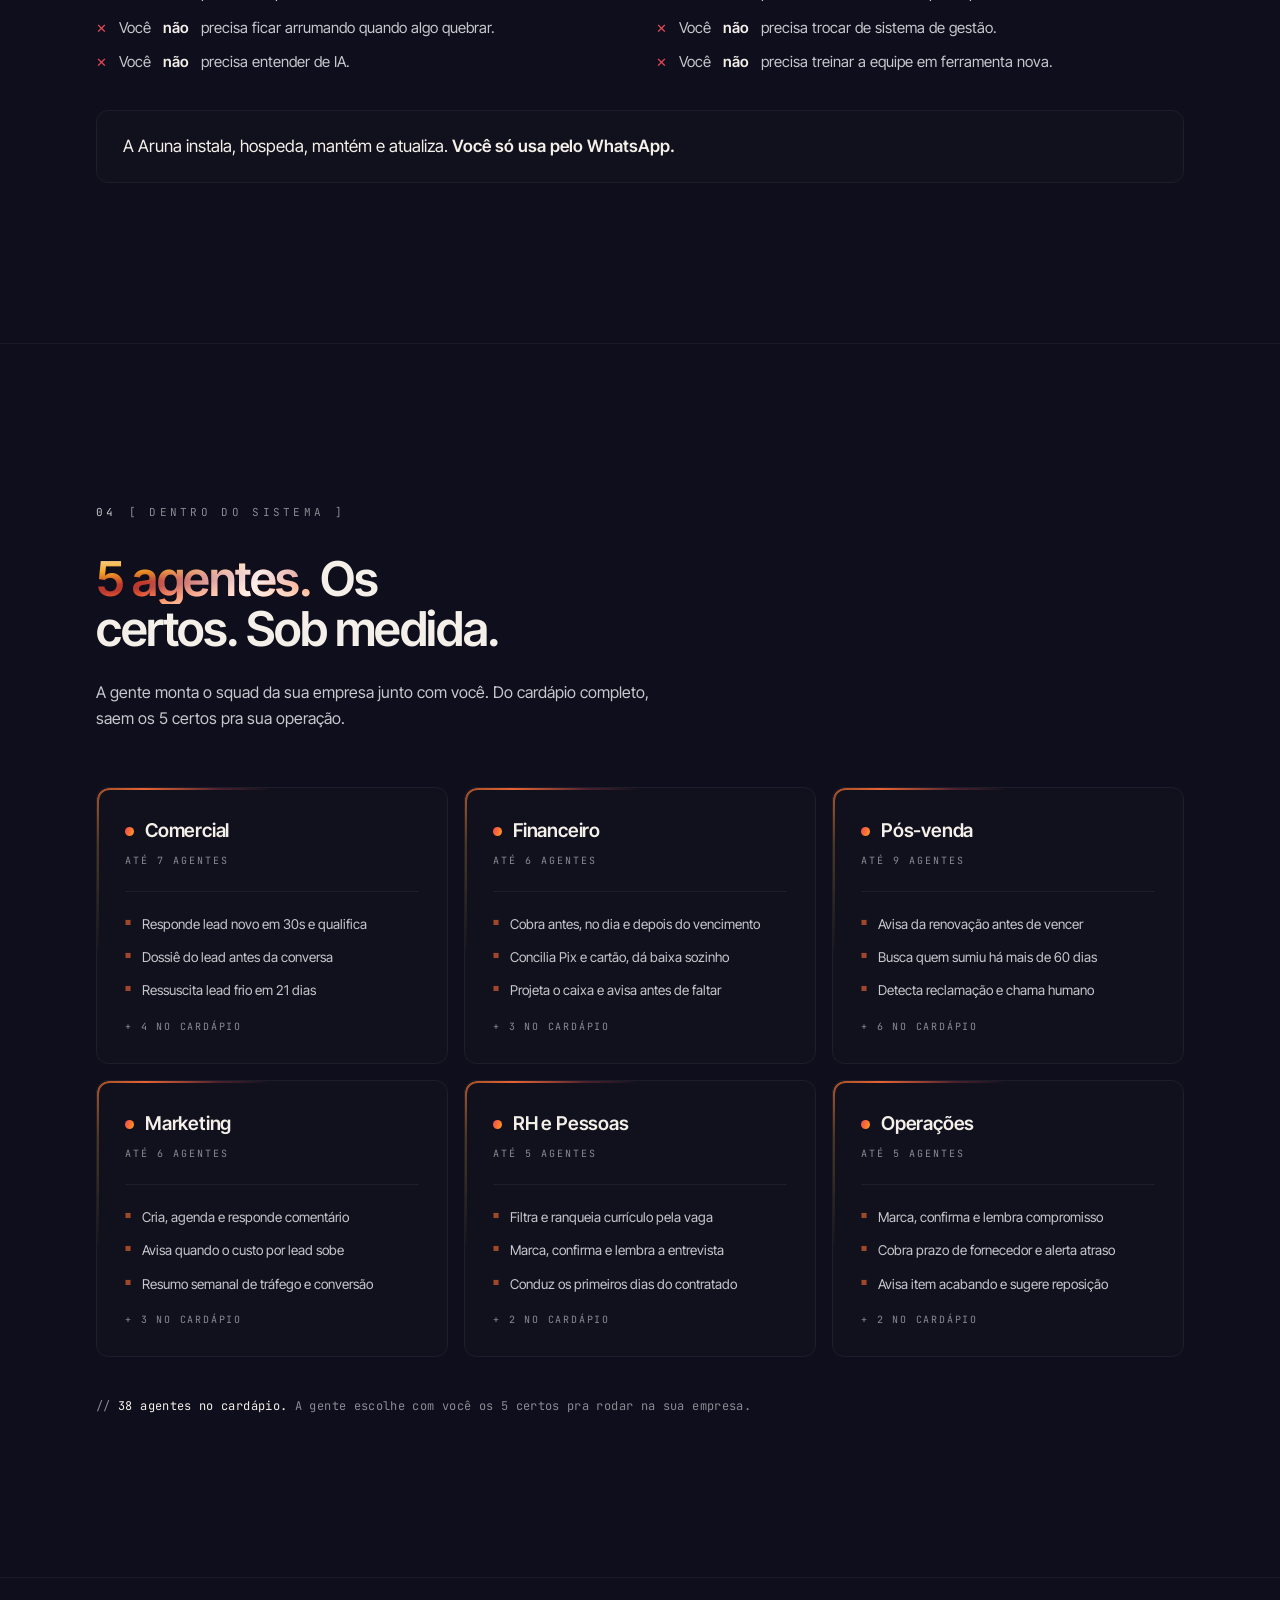
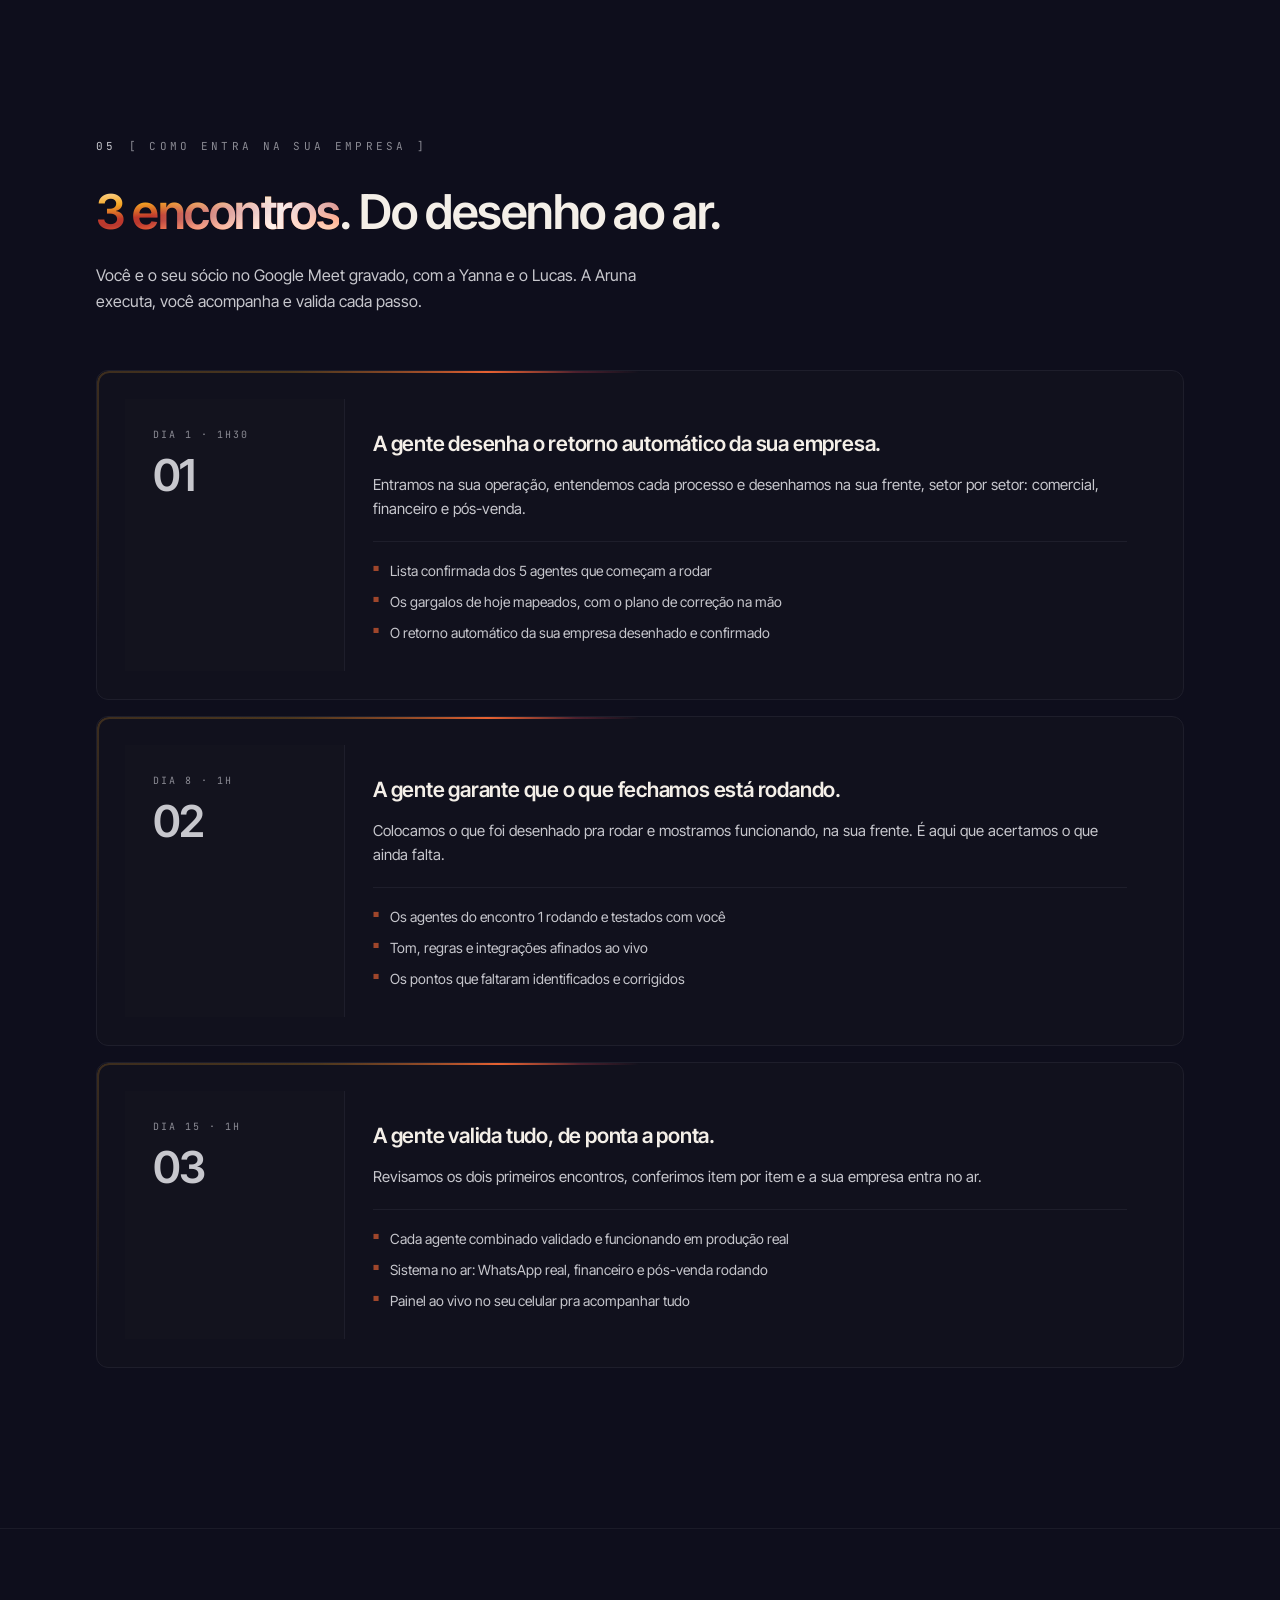
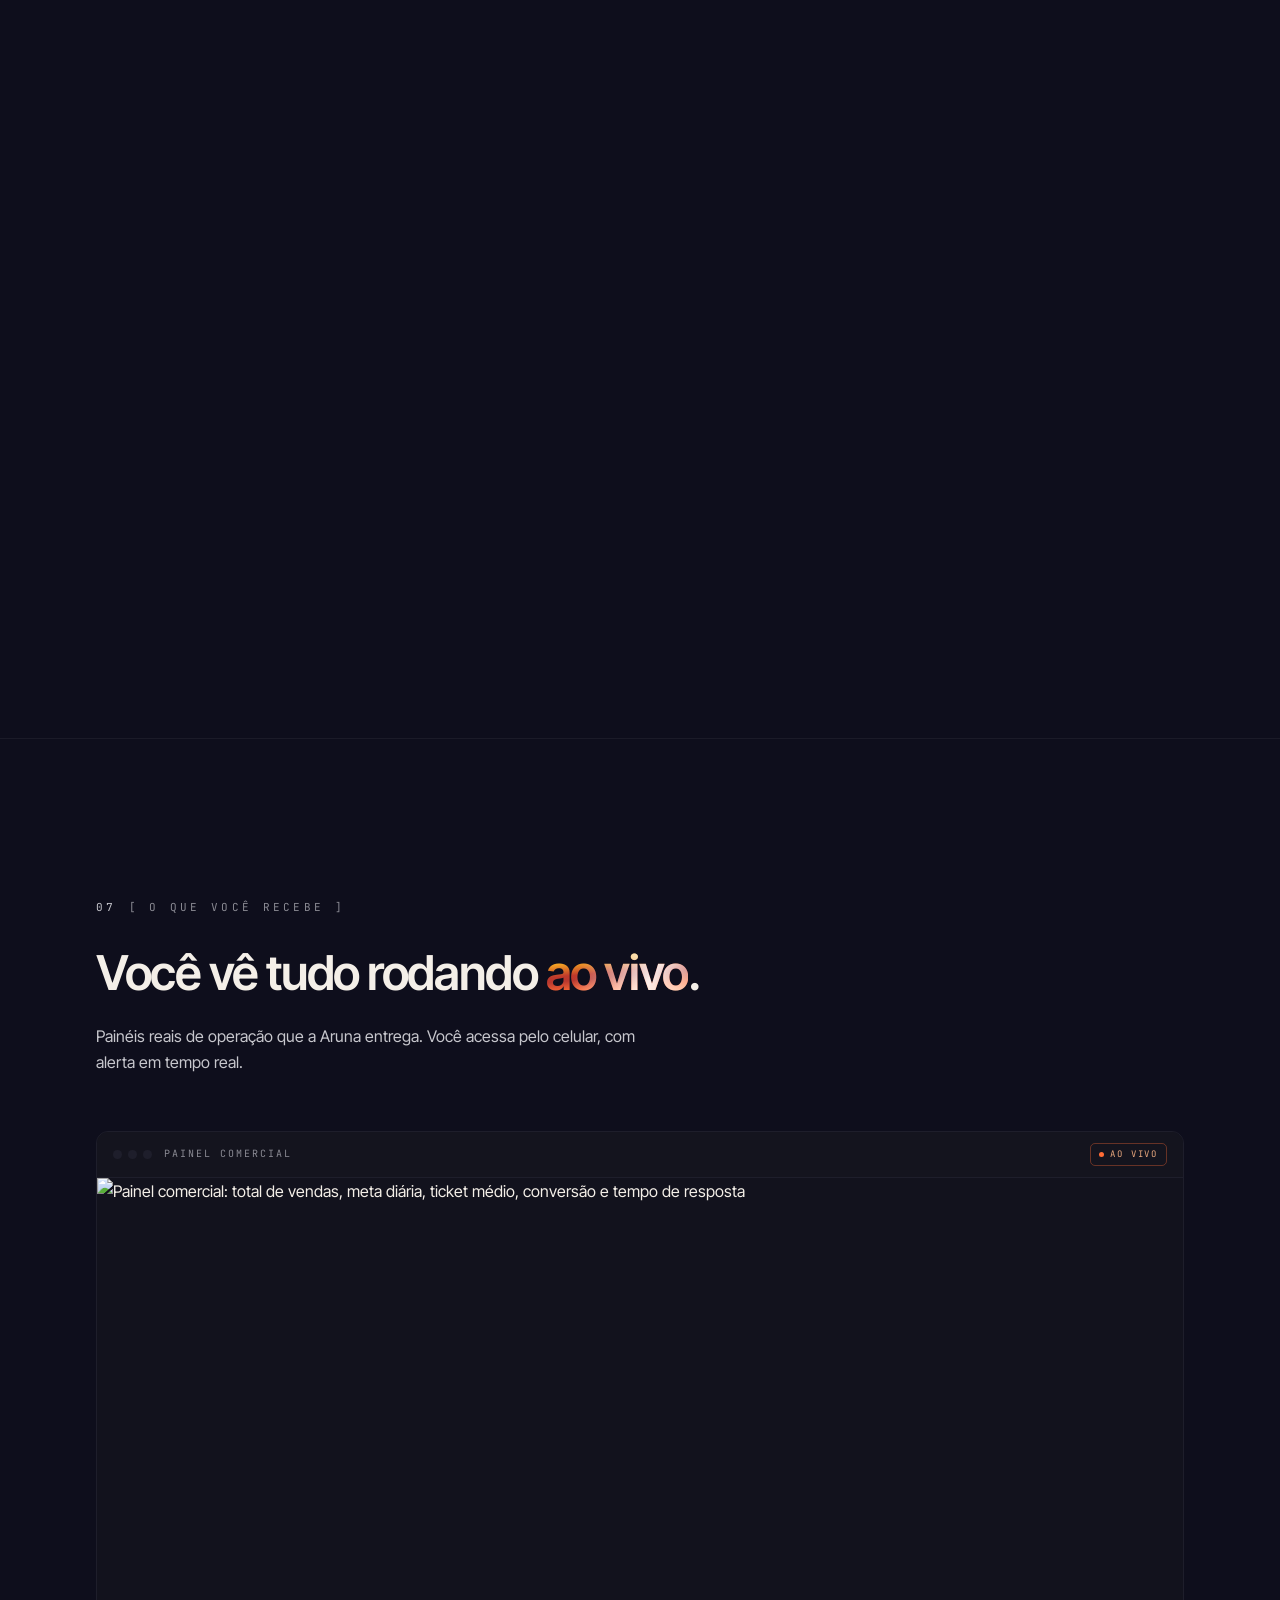
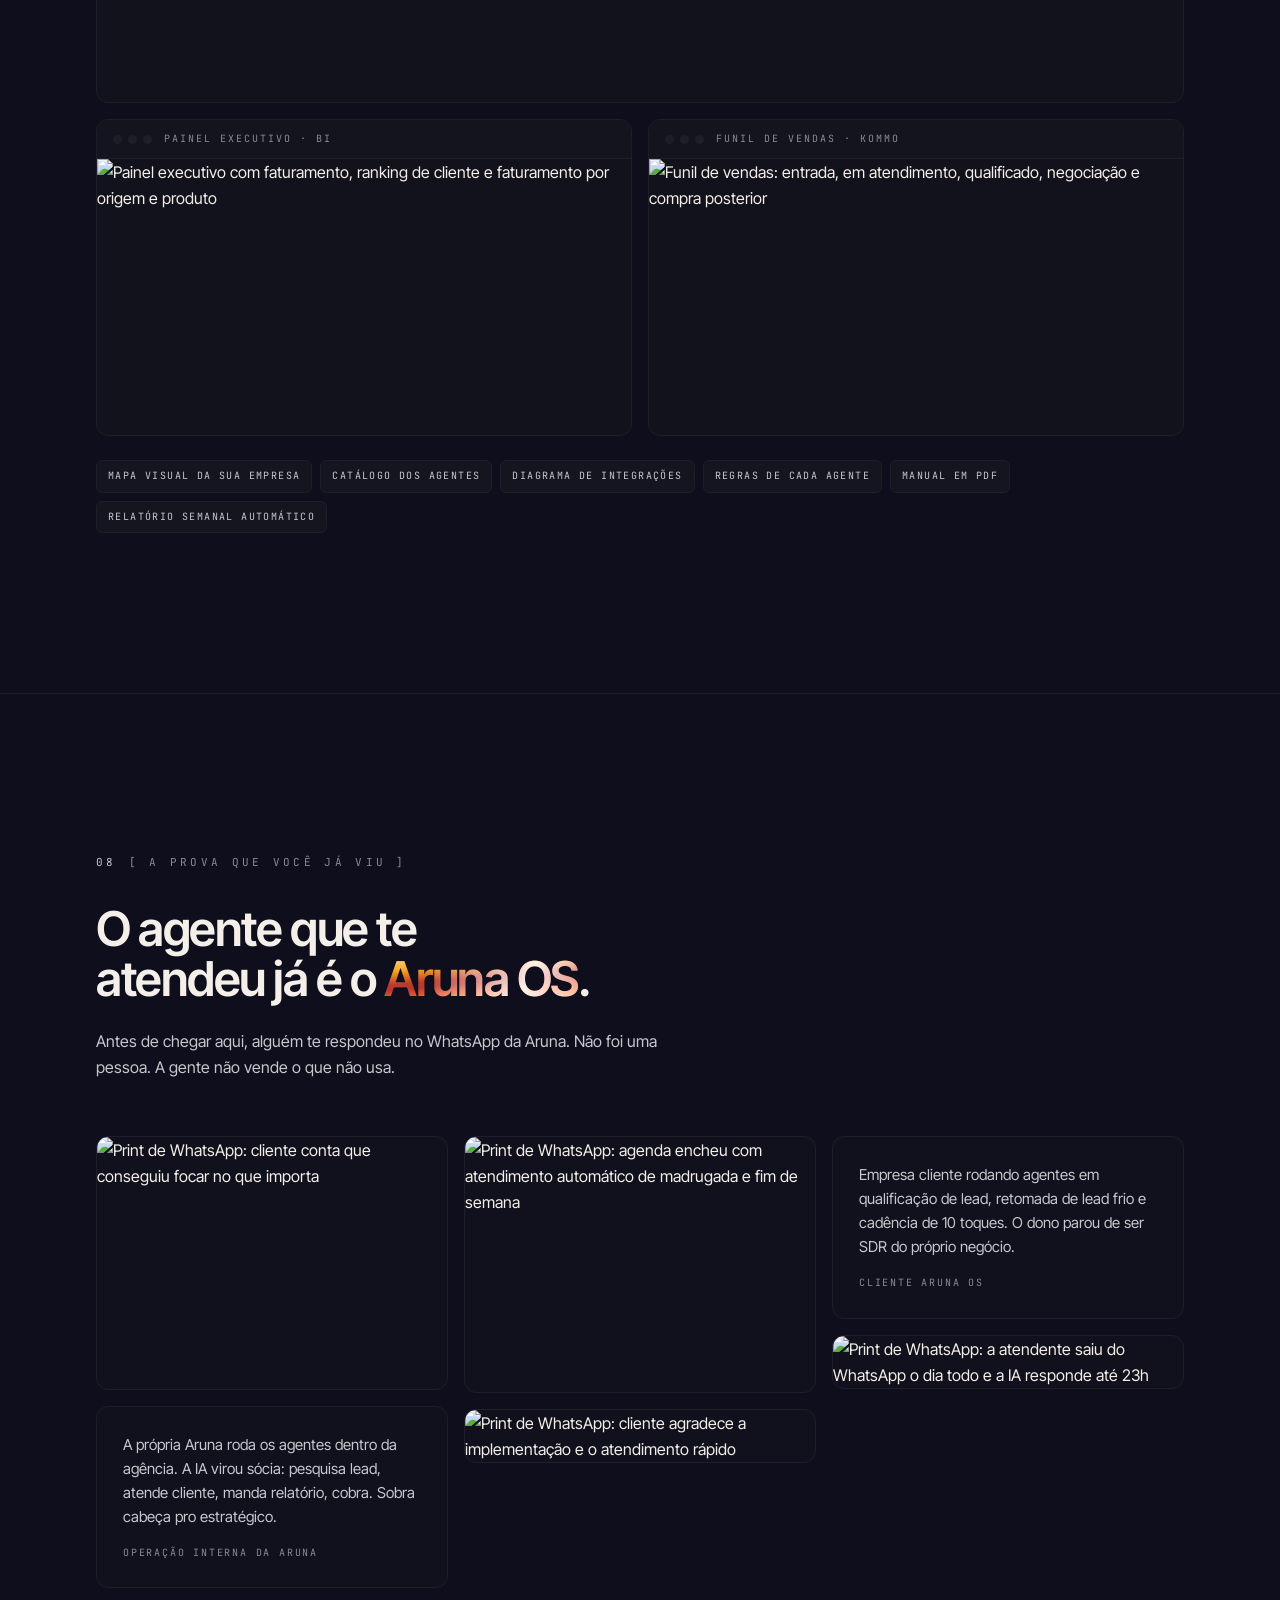
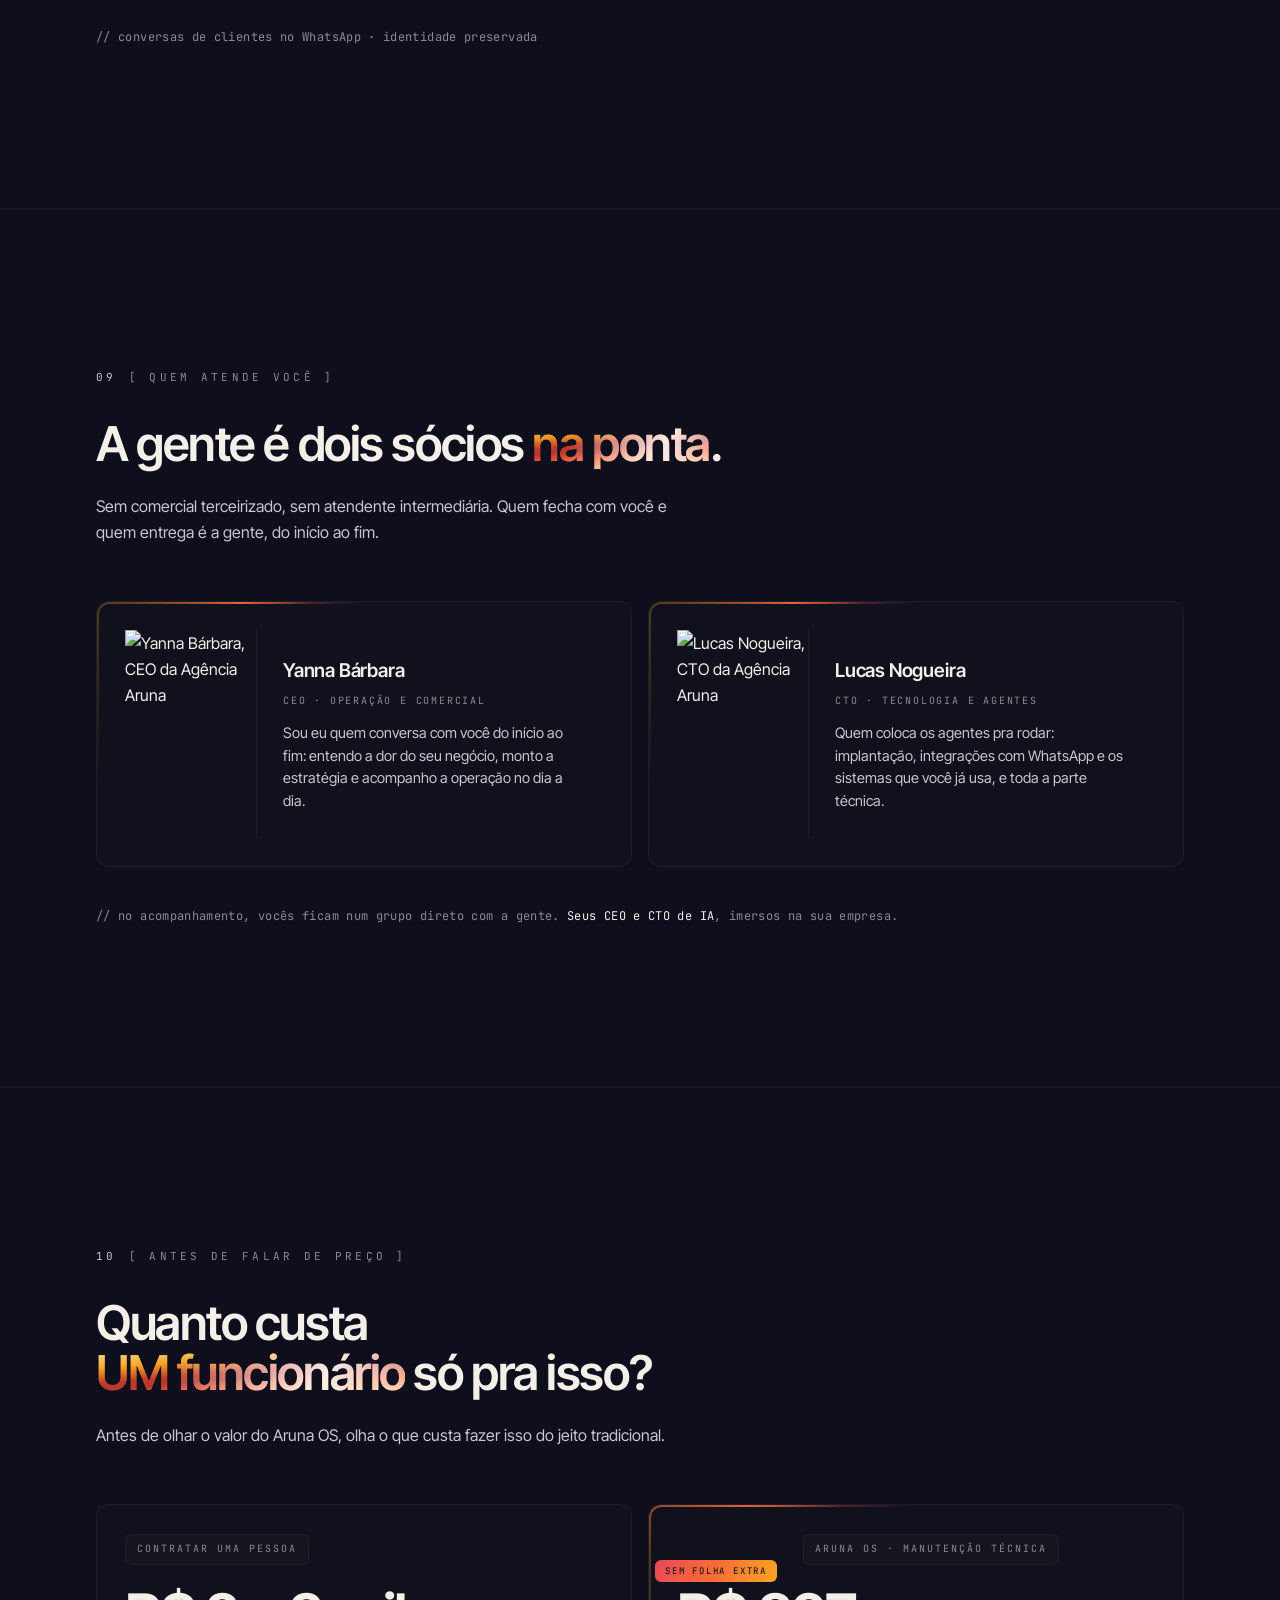
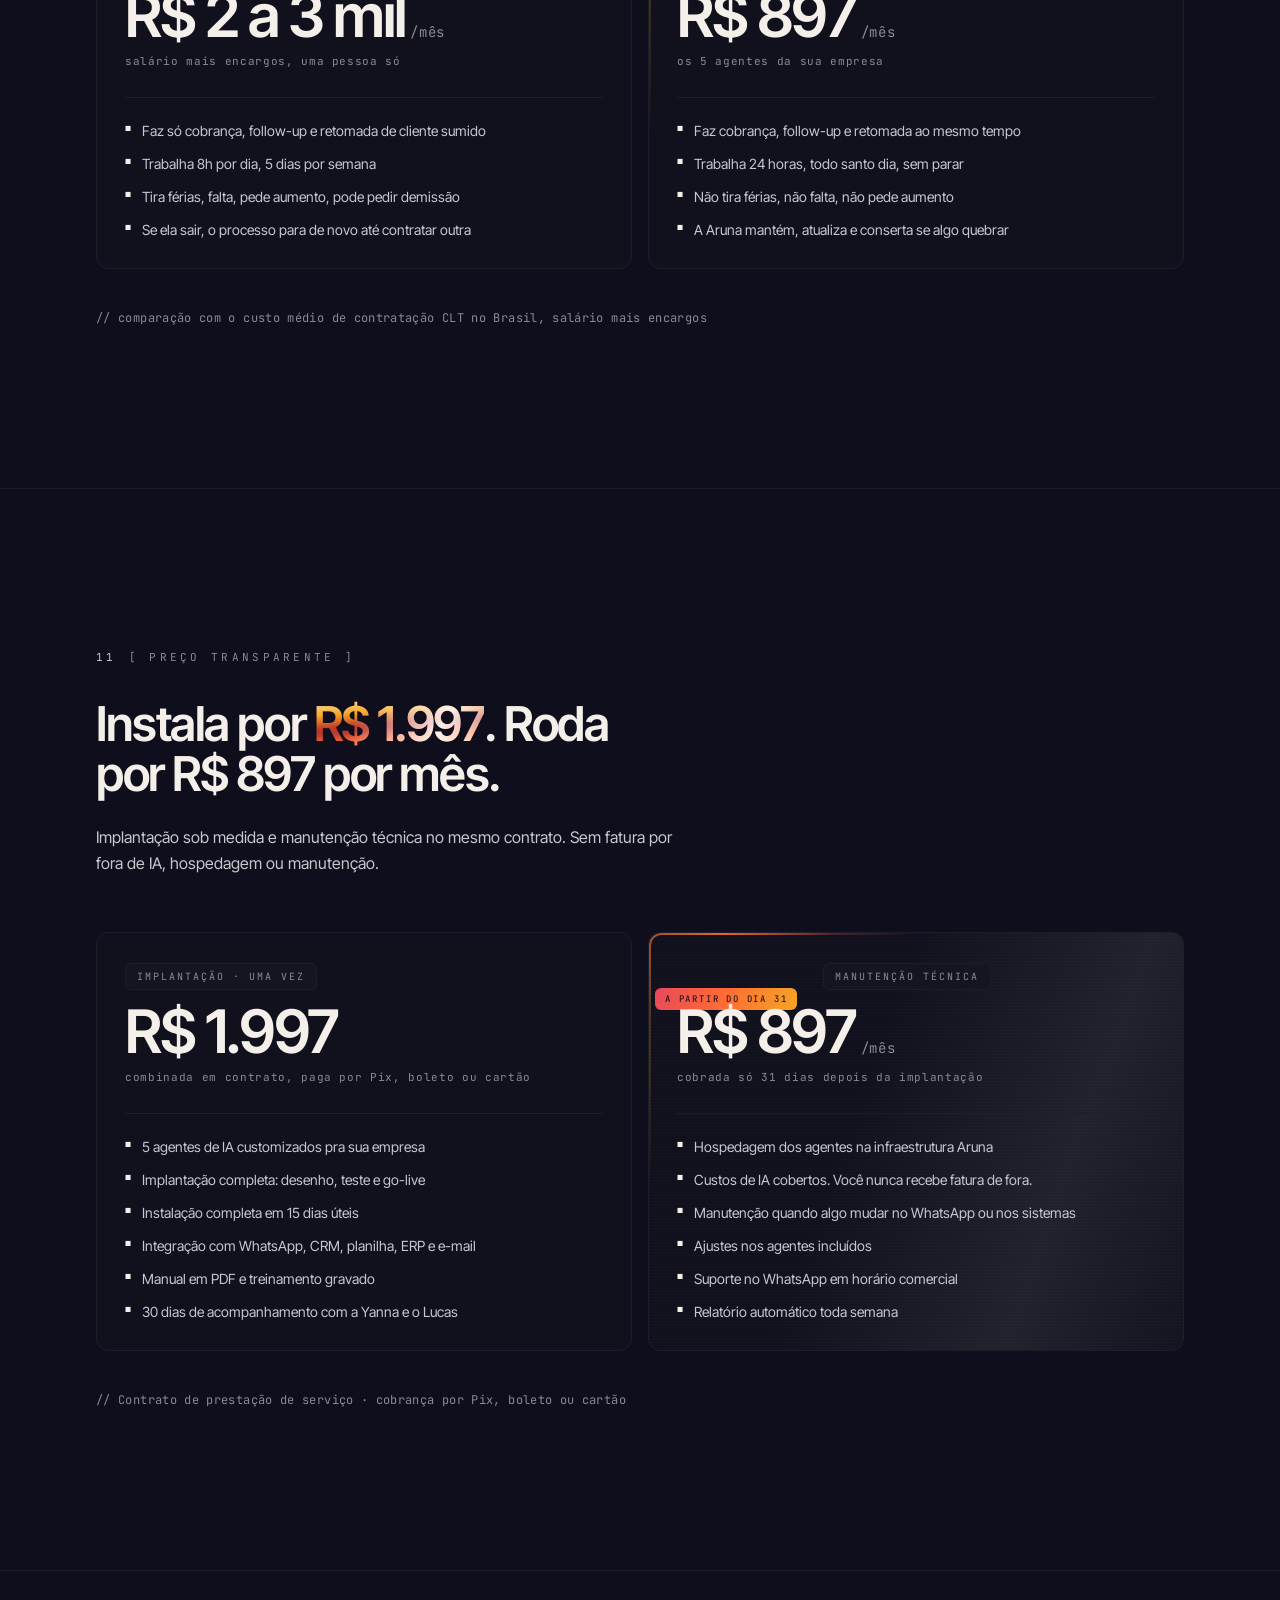
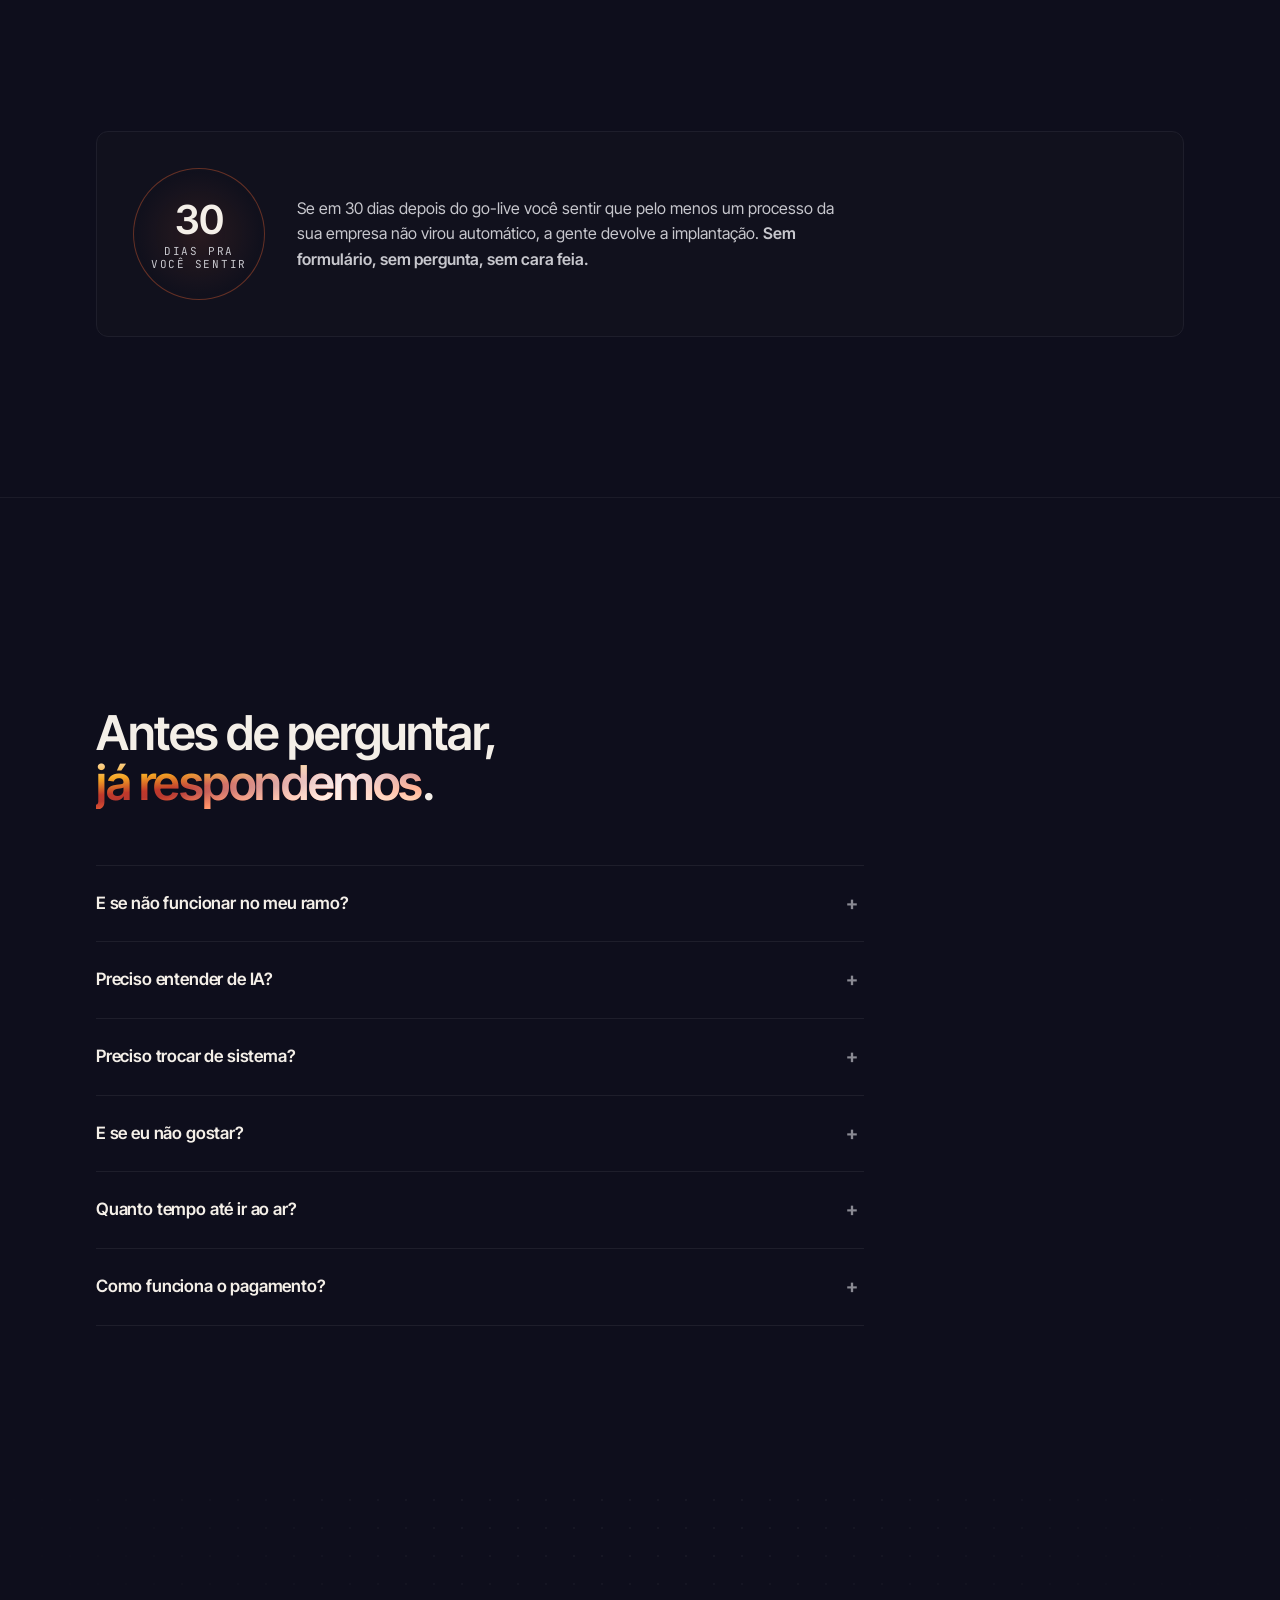
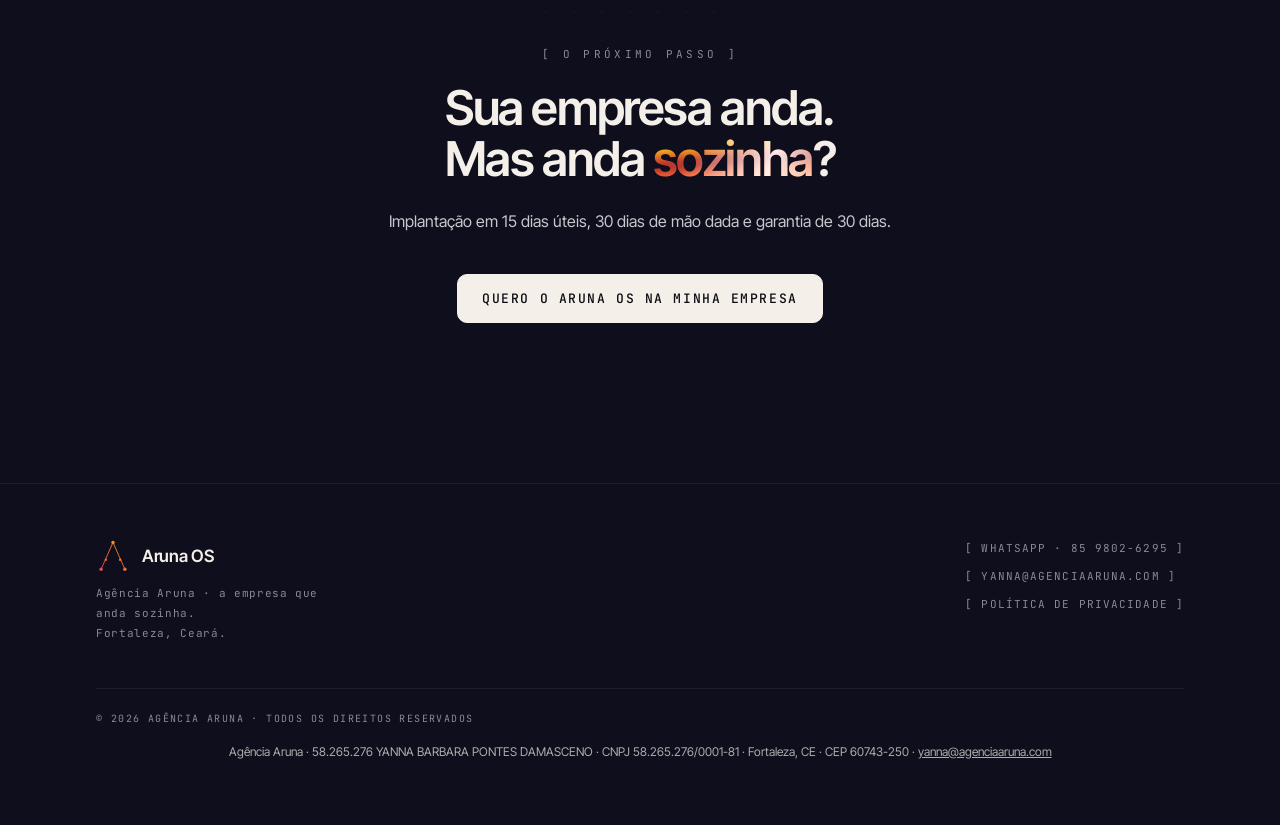
==== commit 41f7c32e: "corretoras: redesign Hallmark, Aruna OS roda o Metodo VIVA (versão 20261102-2311)" ====
--- a/index.html
+++ b/index.html
@@ -1248,7 +1248,7 @@
    O guard em sessionStorage impede laço de recarga.
    ============================================================ */
 (async () => {
-  const MINHA_VERSAO = '20261102-2238';
+  const MINHA_VERSAO = '20261102-2311';
   try{
     const r = await fetch('/versao.json?' + Date.now(), {cache:'no-store'});
     if(!r.ok) return;
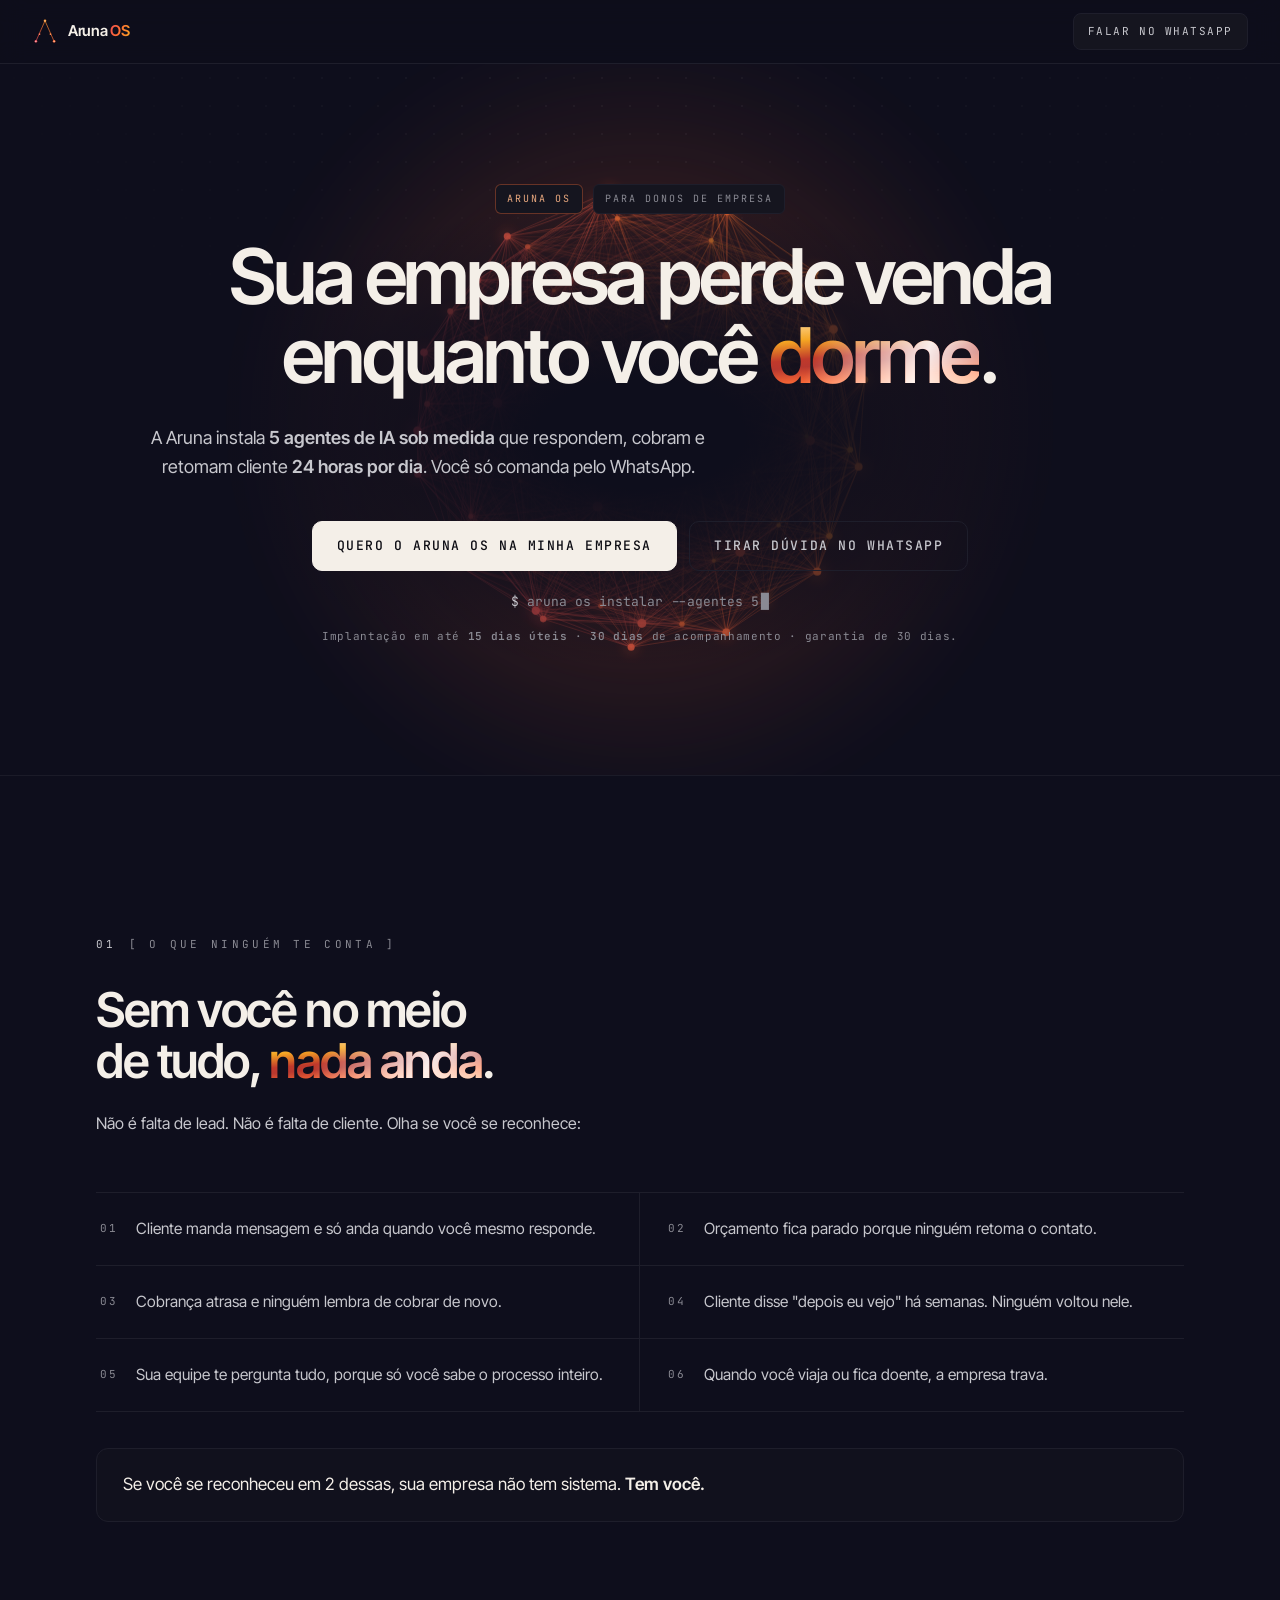
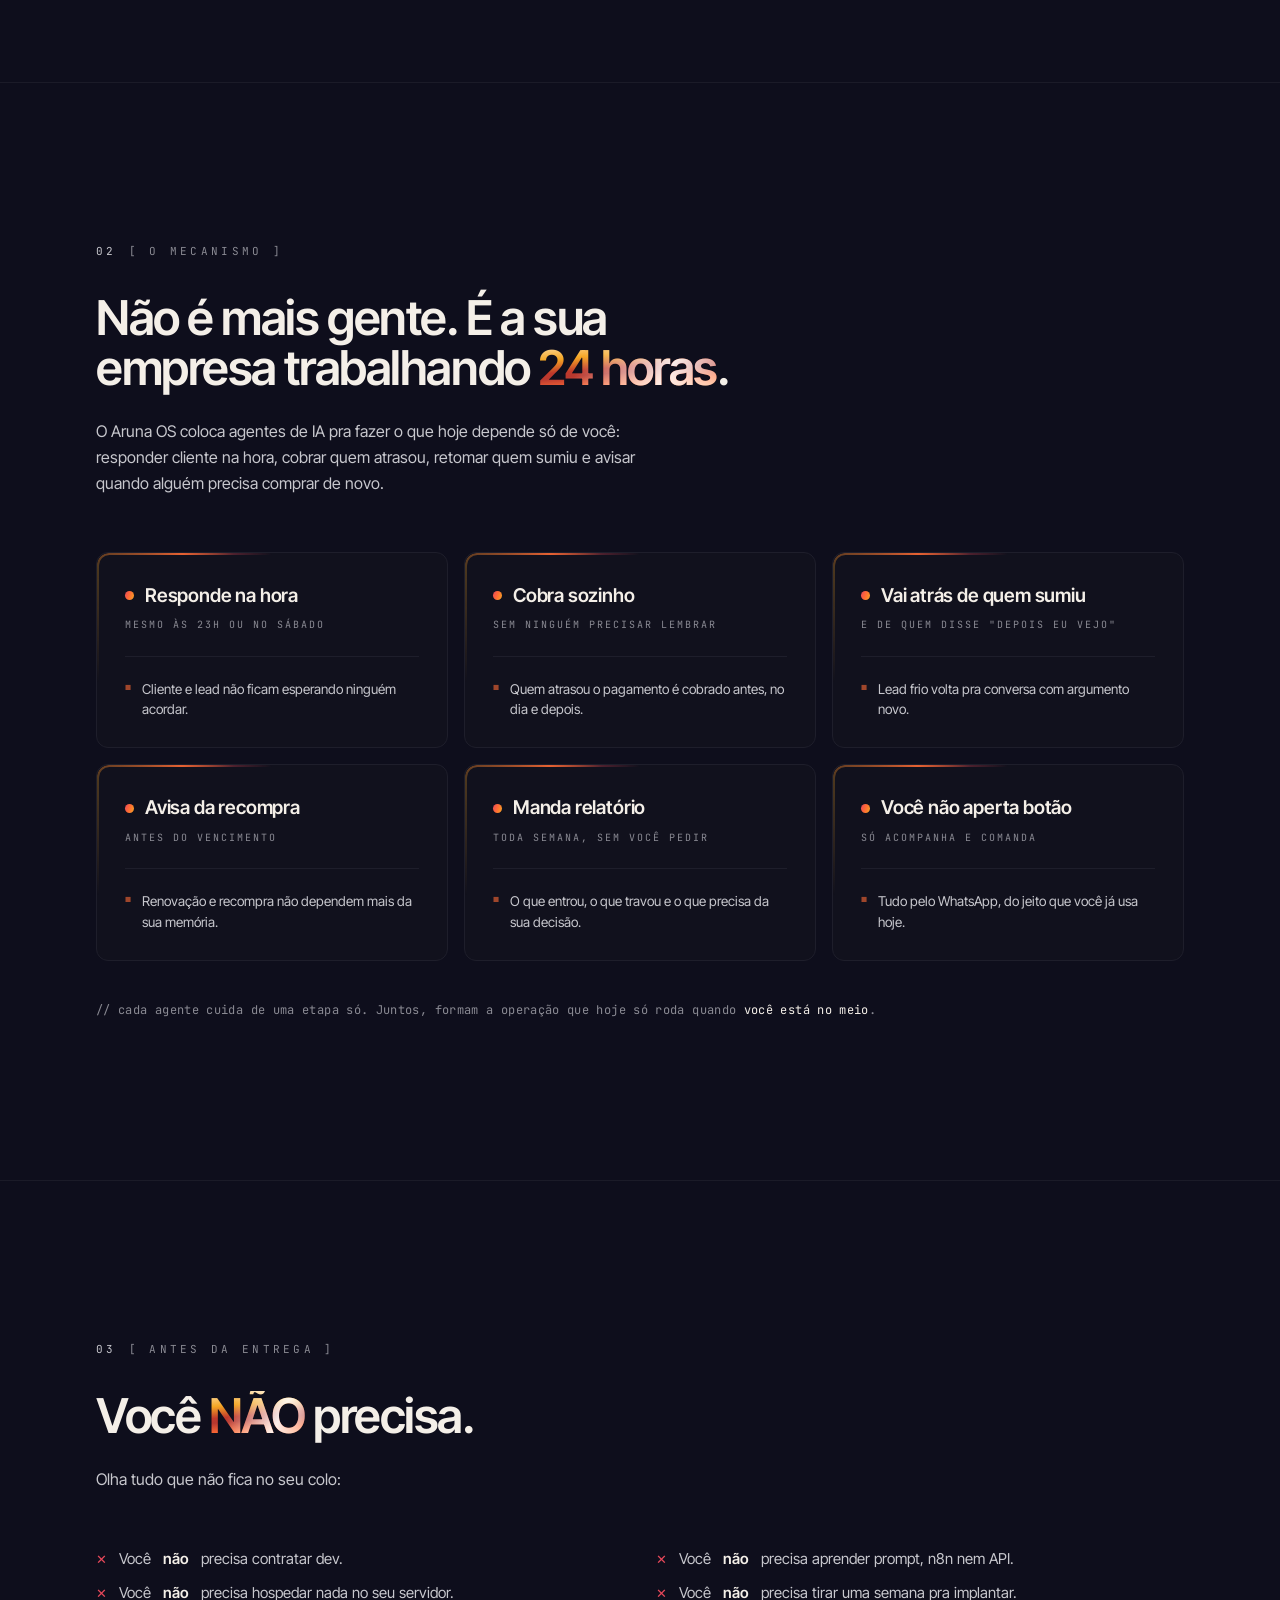
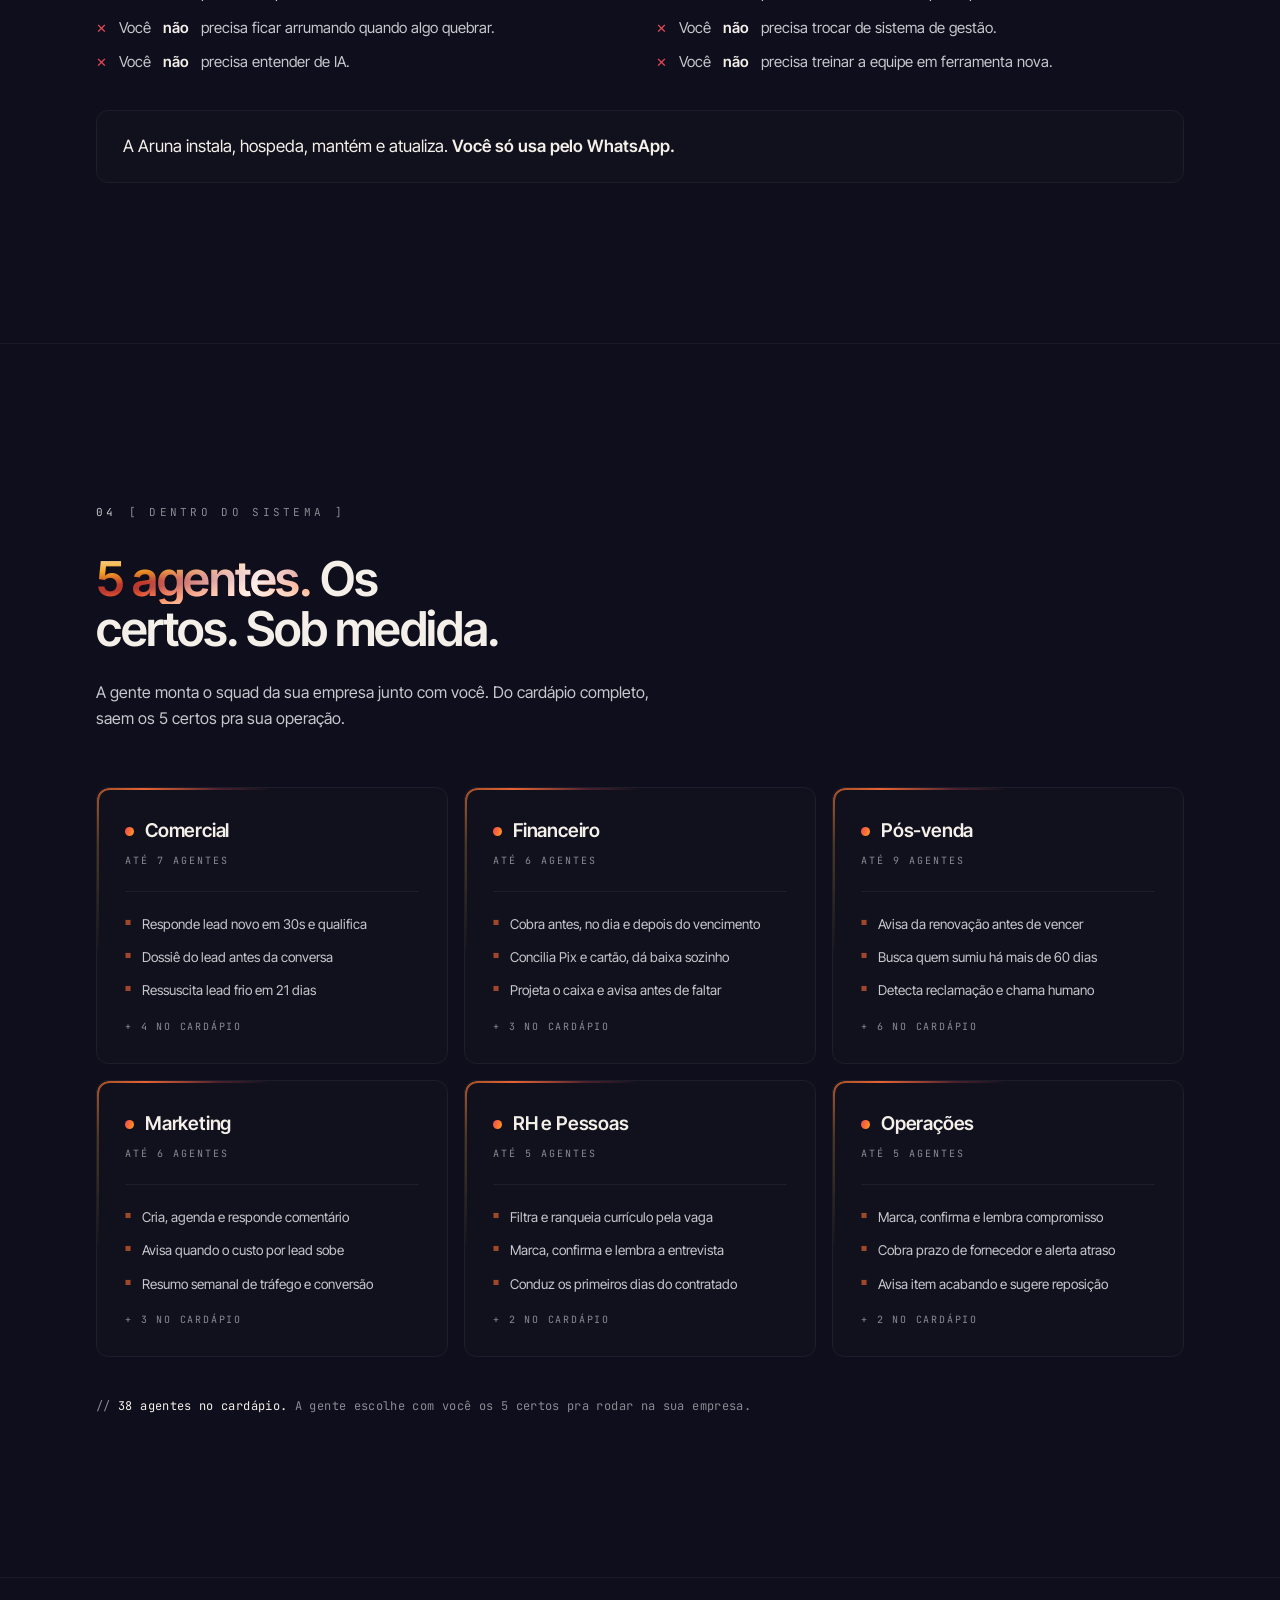
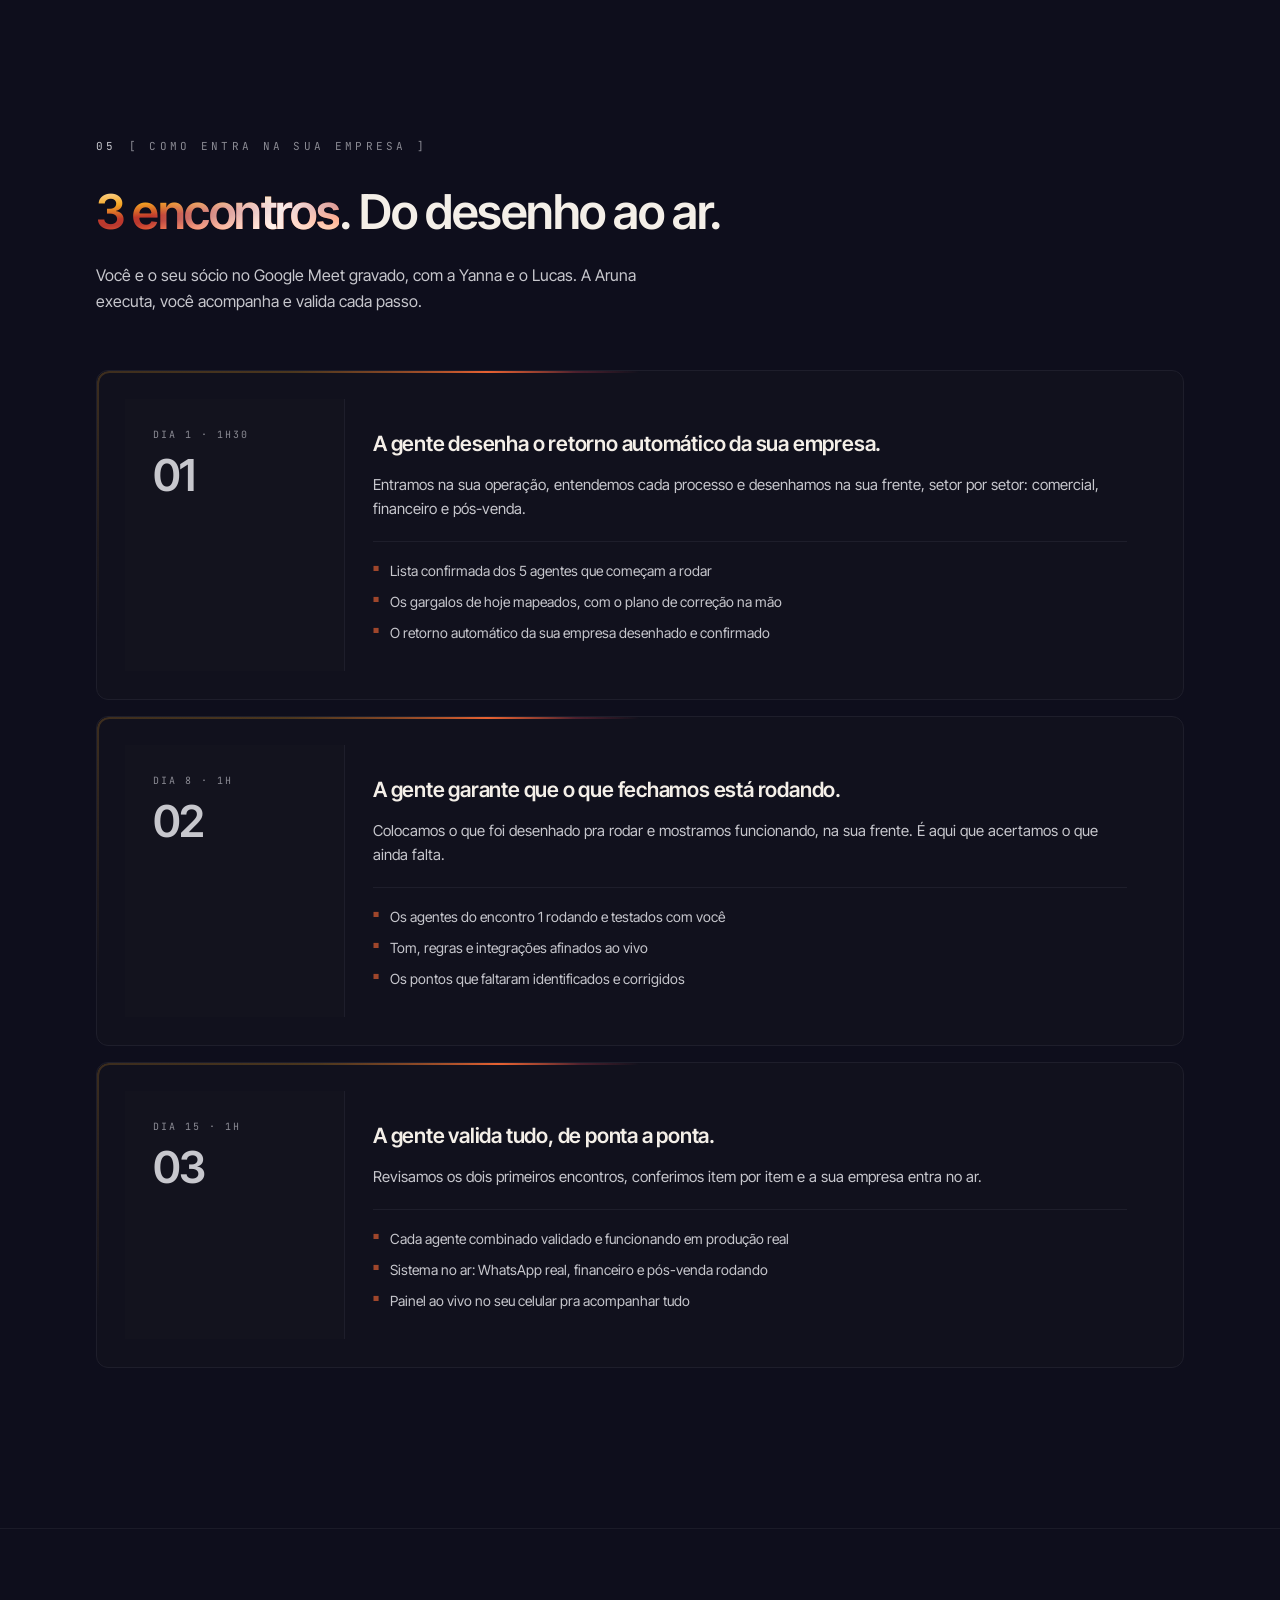
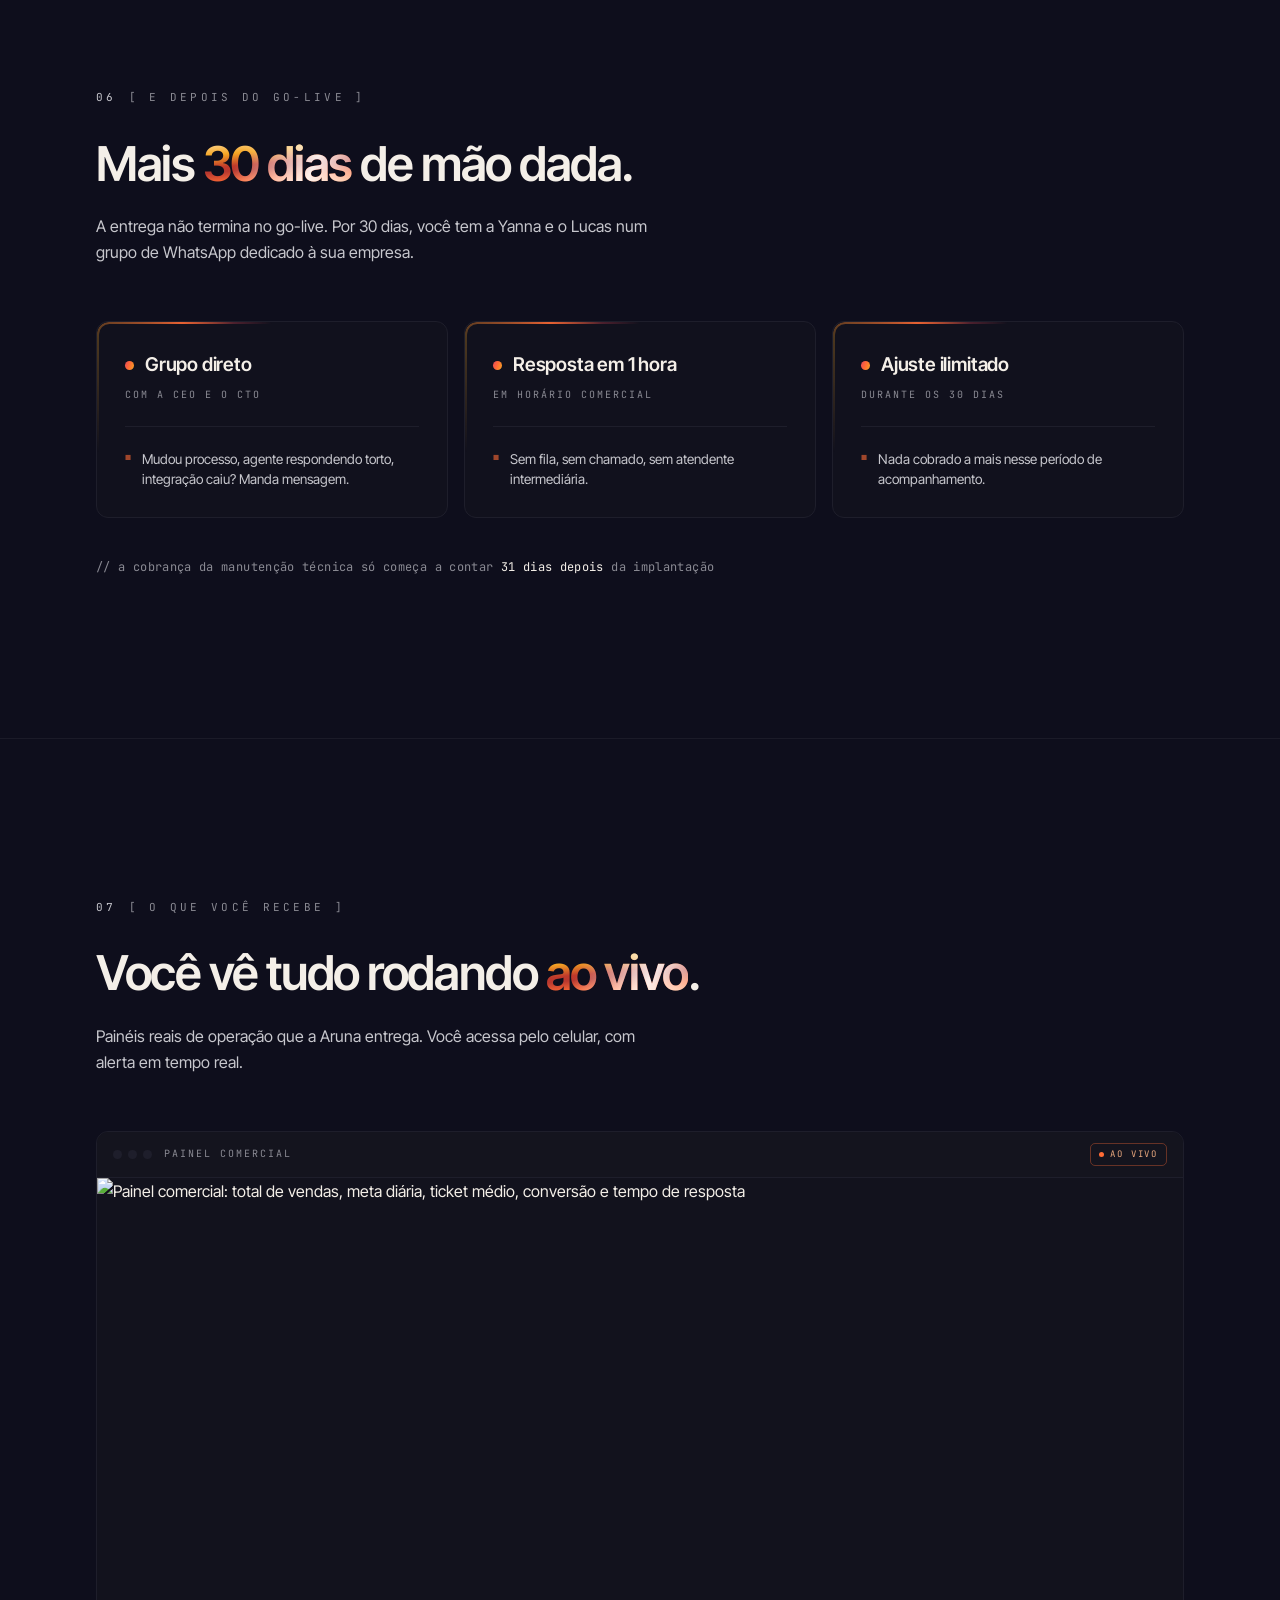
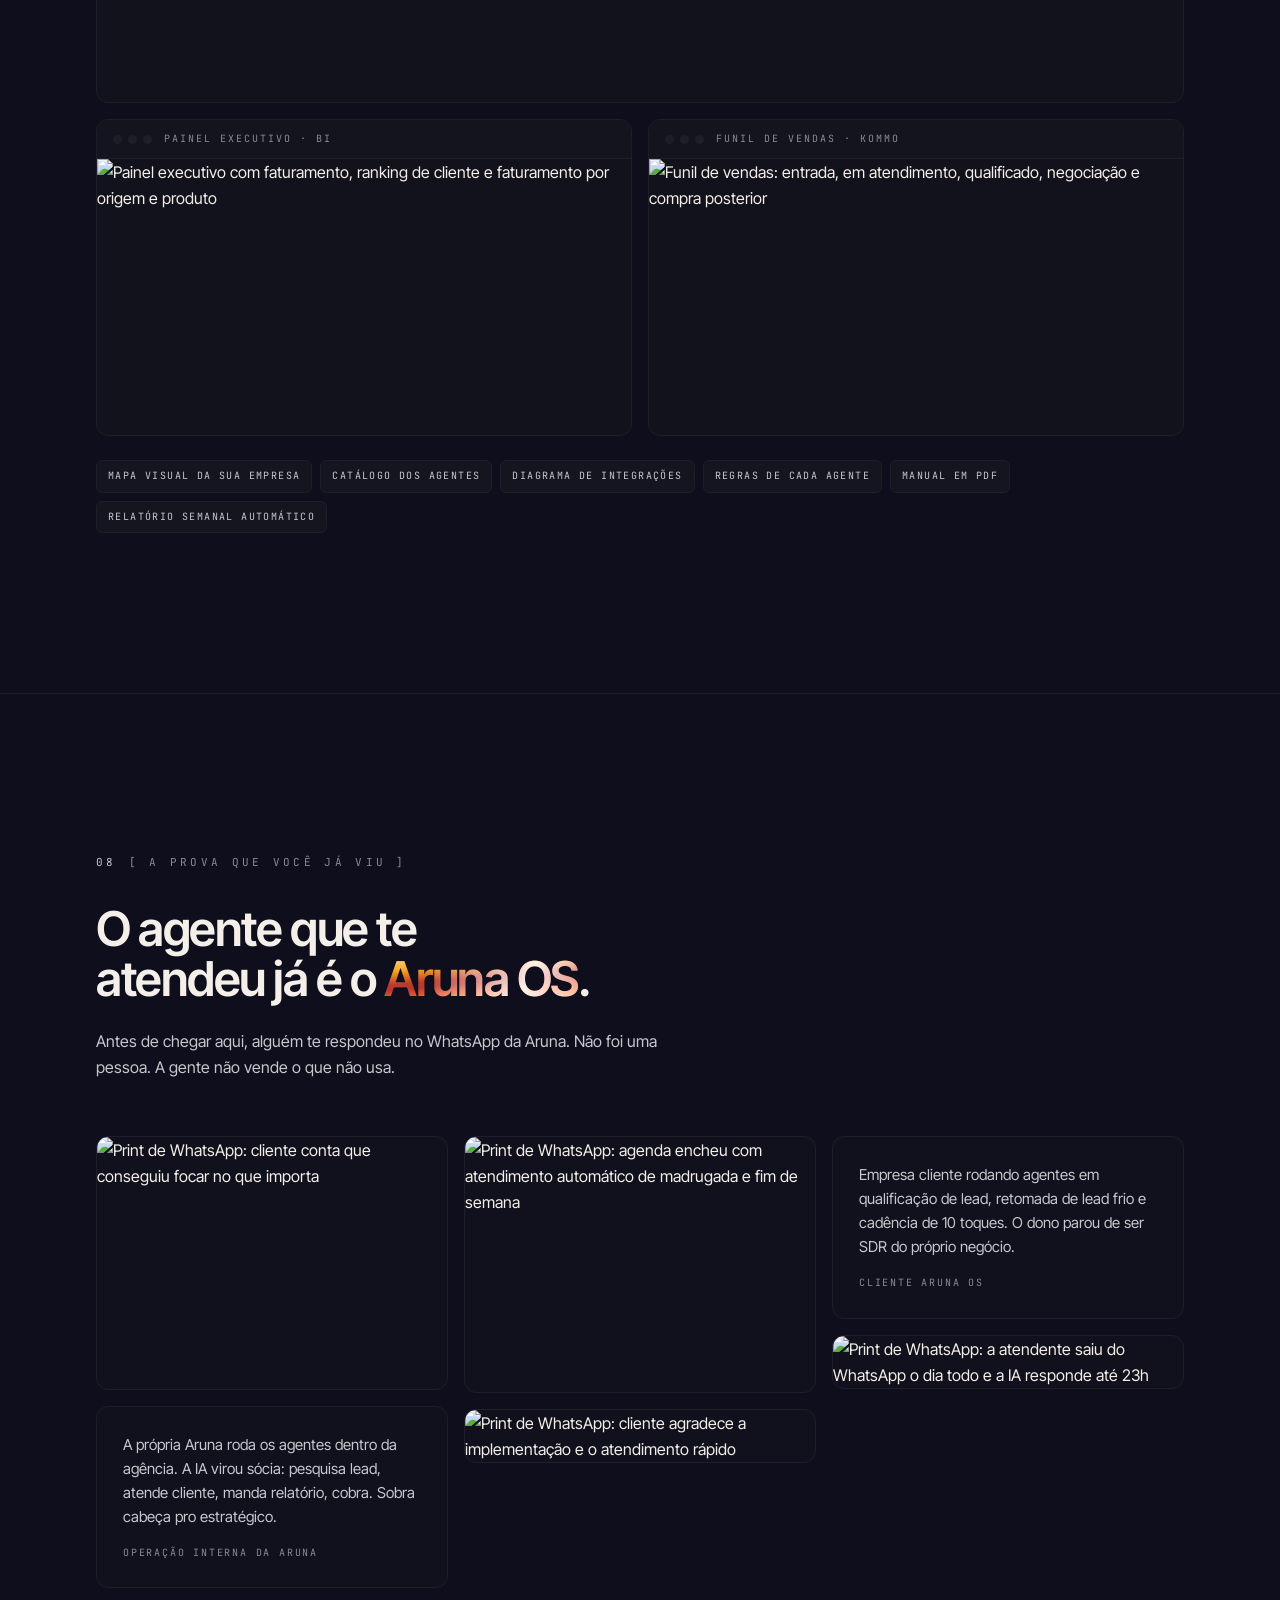
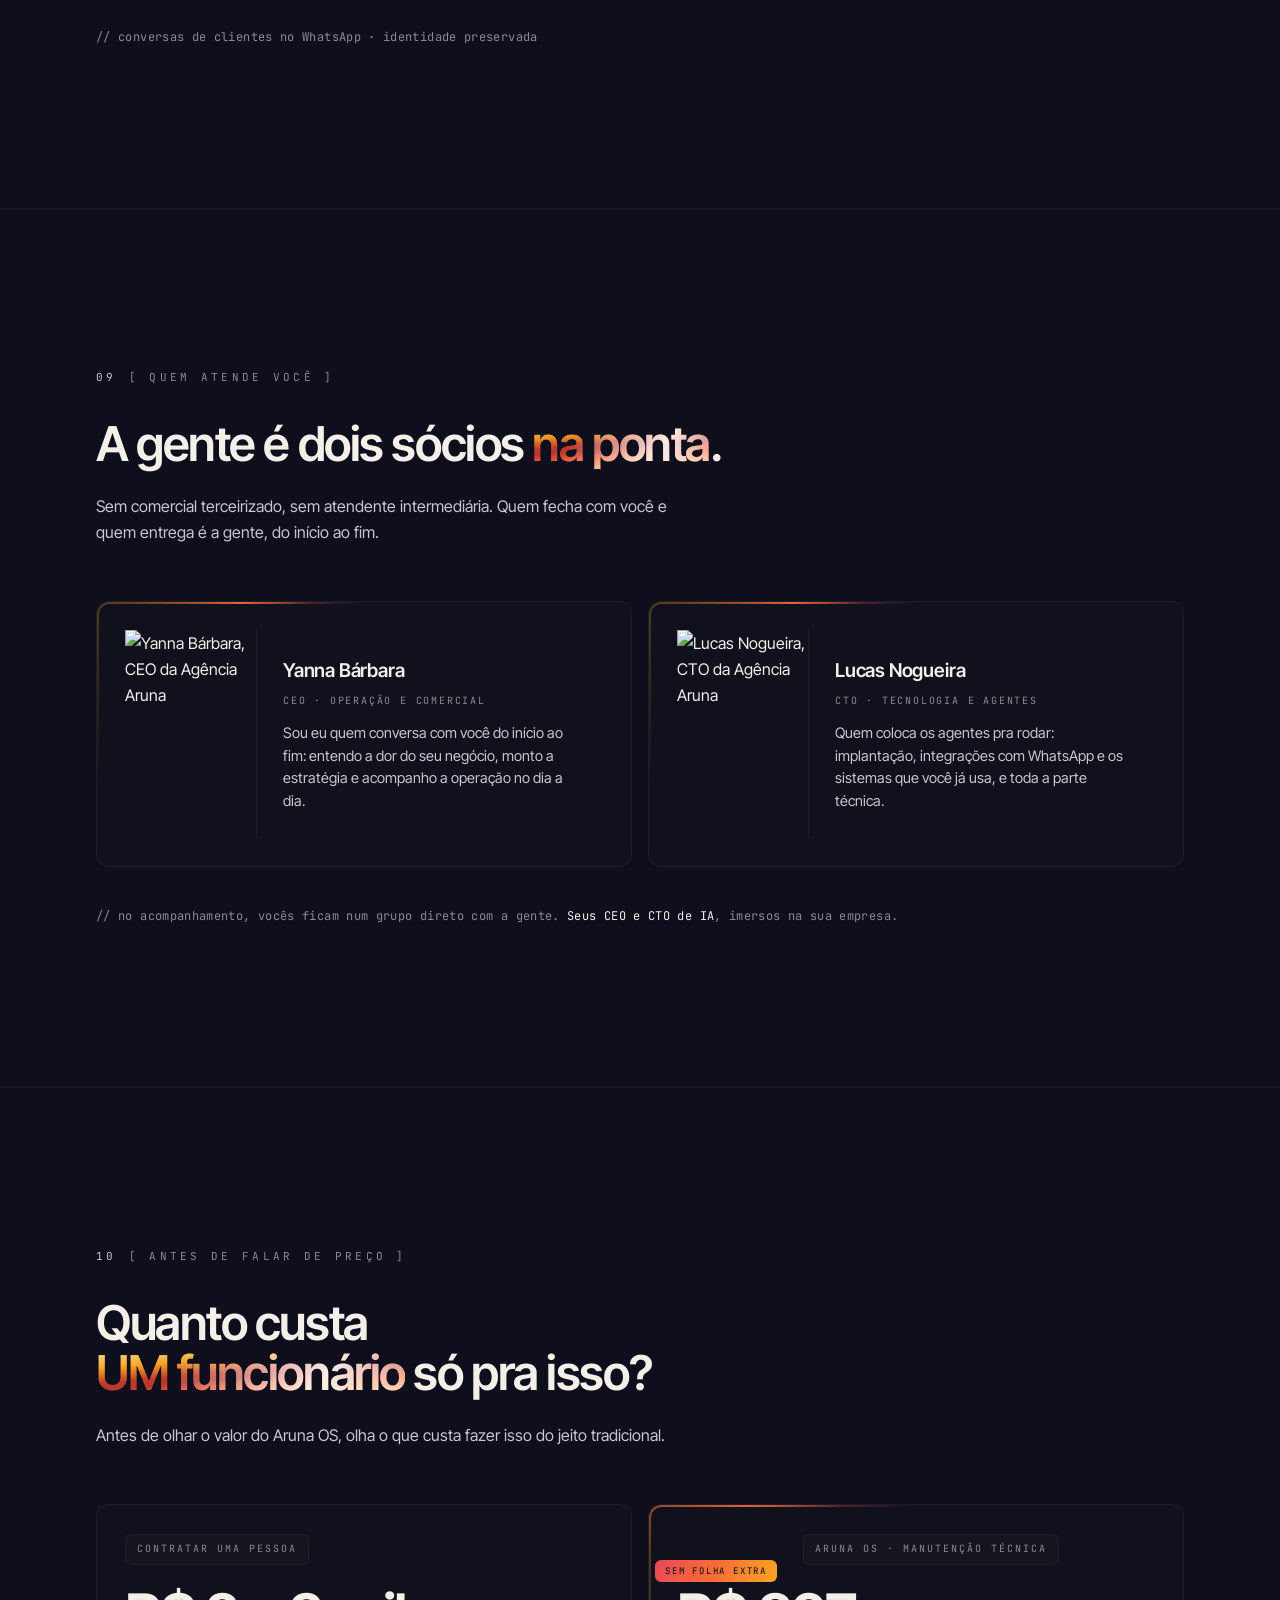
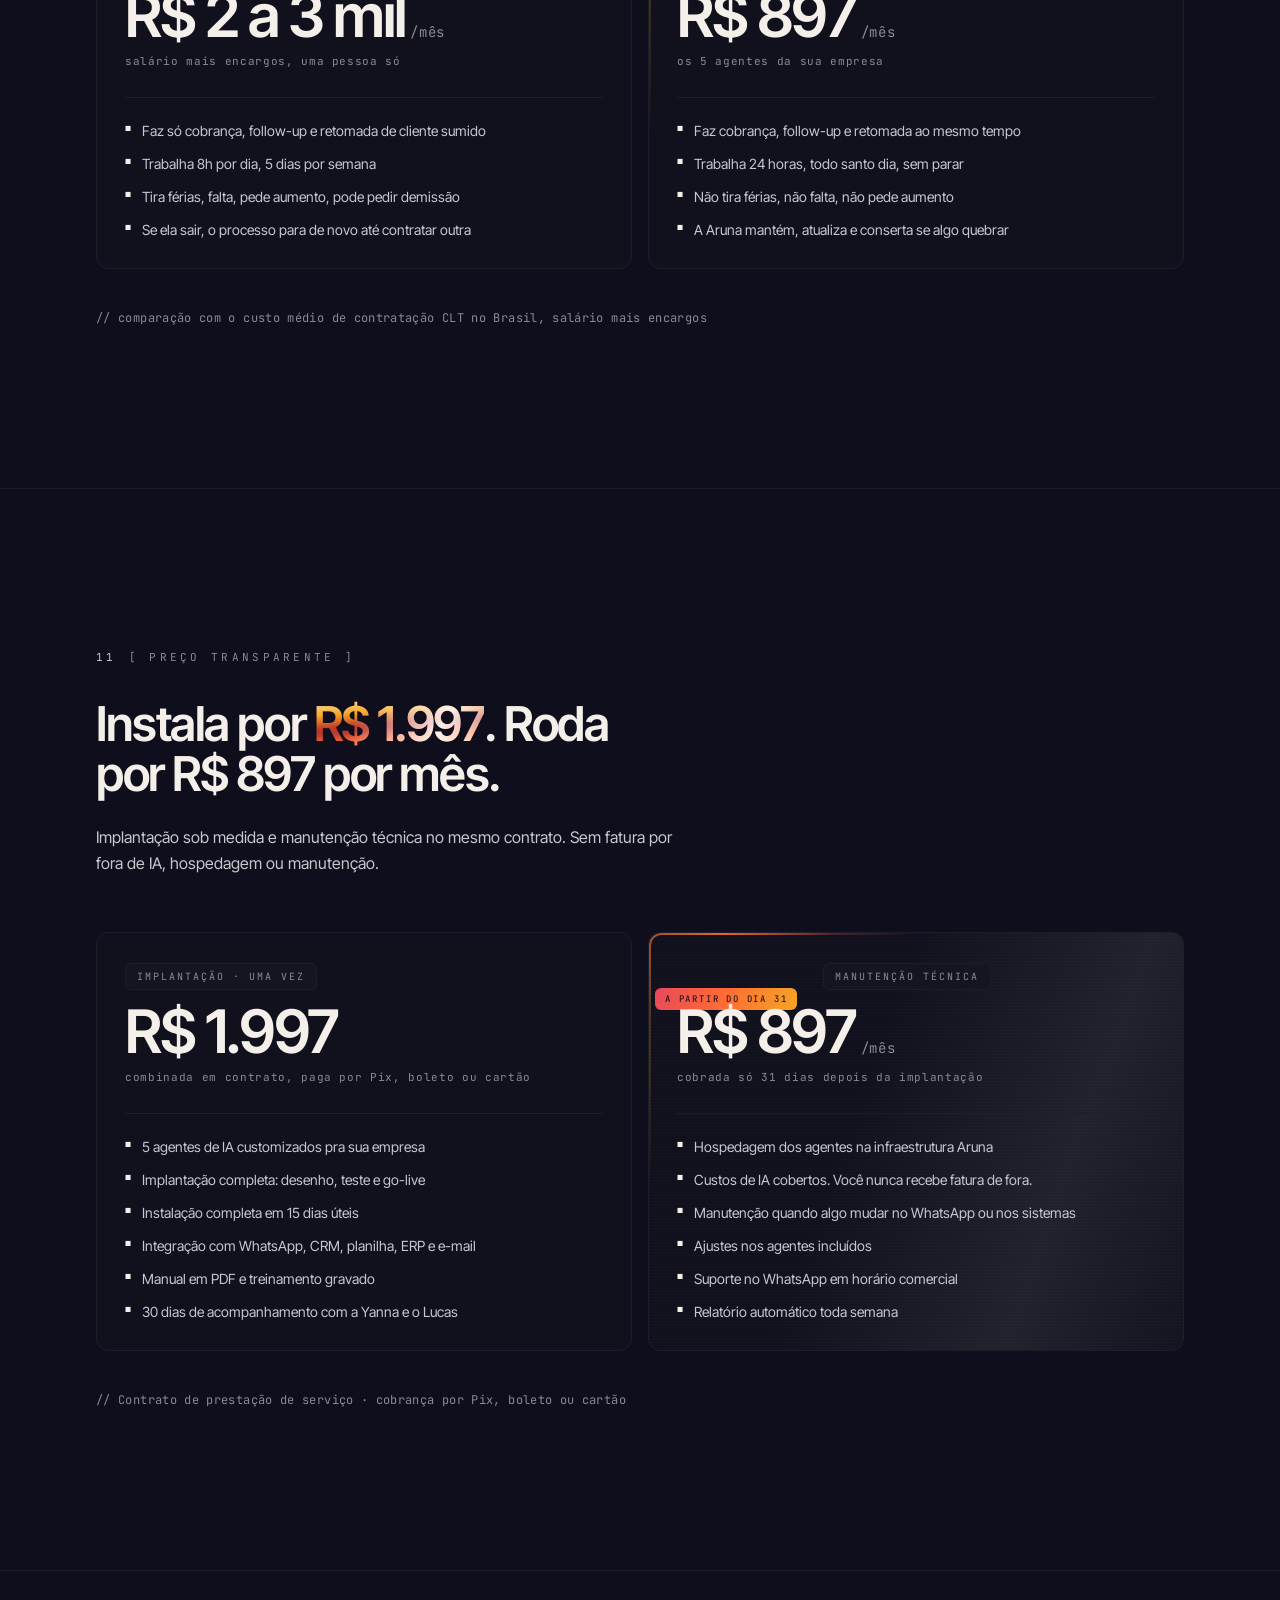
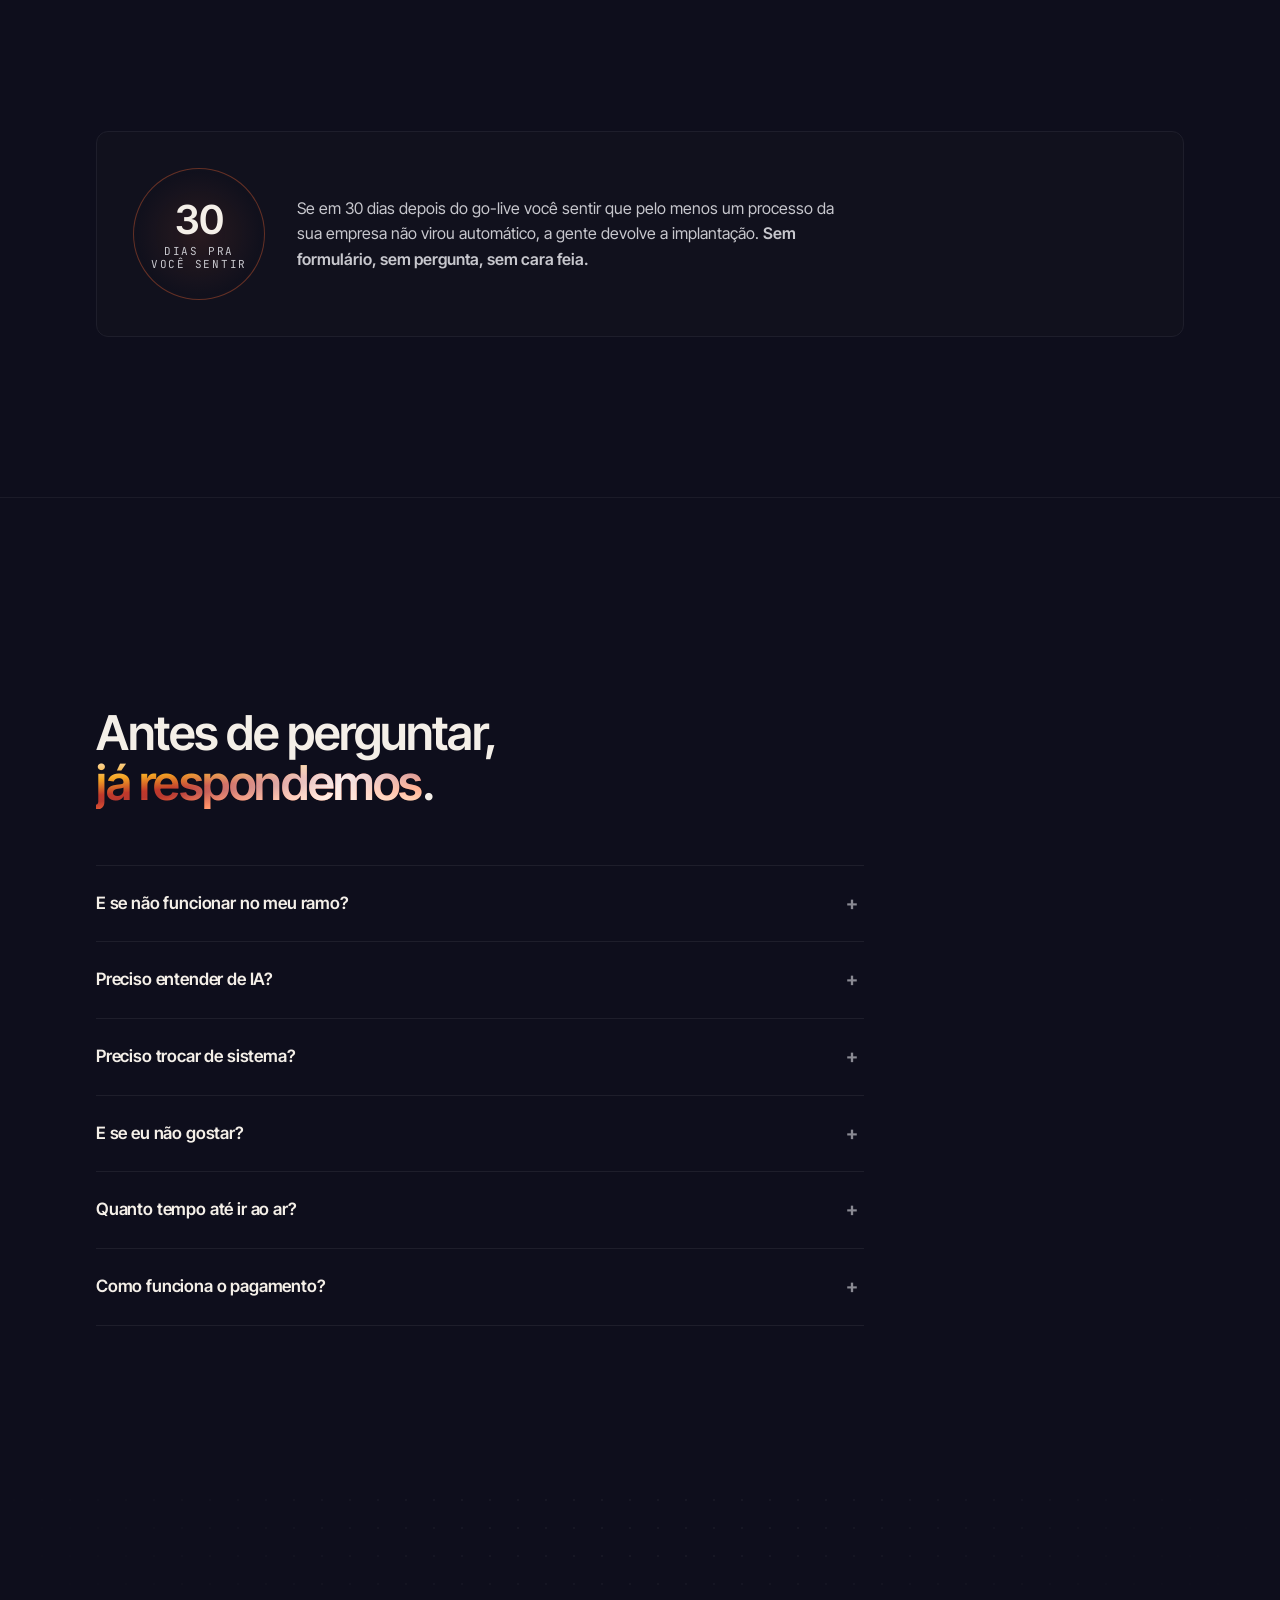
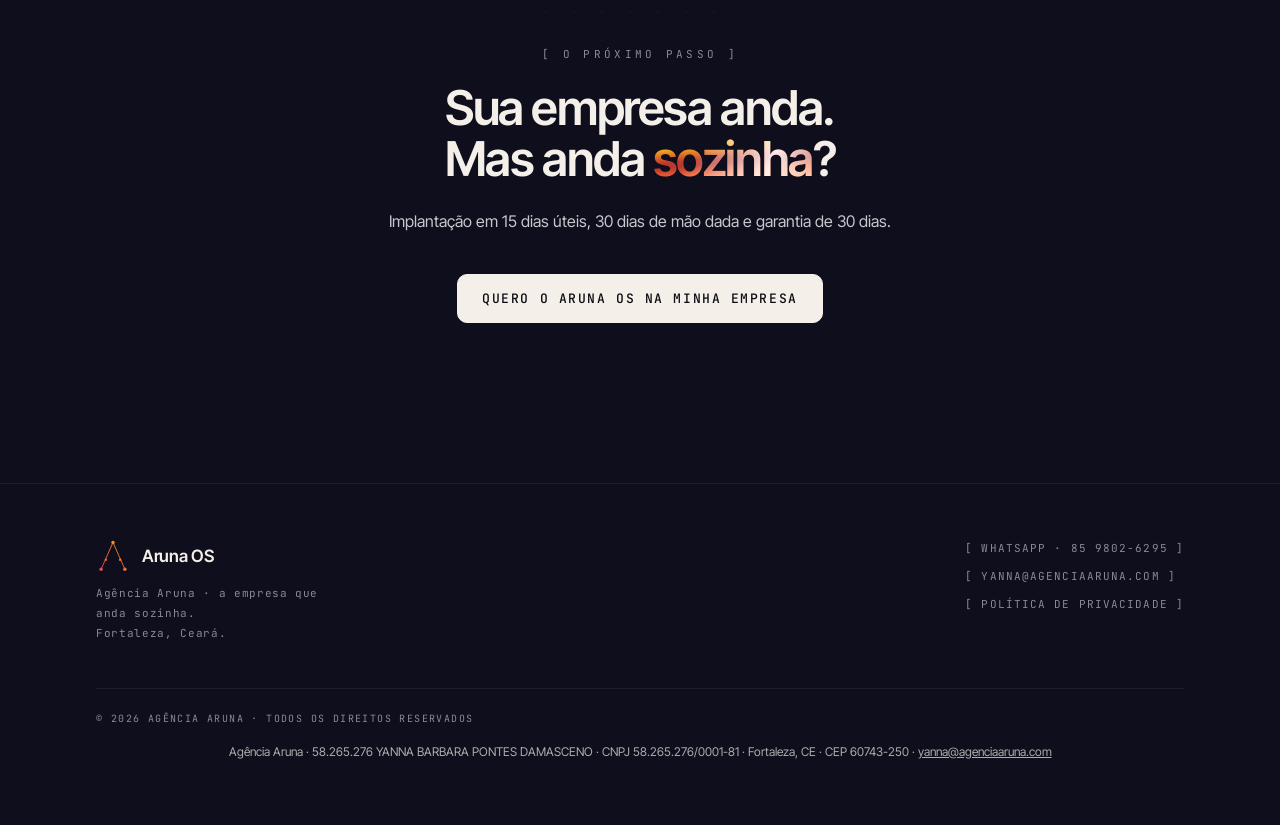
==== commit bd389e4b: "corretoras: copy metodo 360, sem valores Co-Authored-By: Claude Opus 5.5 <noreply@anthropic.com> (ve" ====
--- a/index.html
+++ b/index.html
@@ -1248,7 +1248,7 @@
    O guard em sessionStorage impede laço de recarga.
    ============================================================ */
 (async () => {
-  const MINHA_VERSAO = '20261102-2311';
+  const MINHA_VERSAO = '20261102-2324';
   try{
     const r = await fetch('/versao.json?' + Date.now(), {cache:'no-store'});
     if(!r.ok) return;
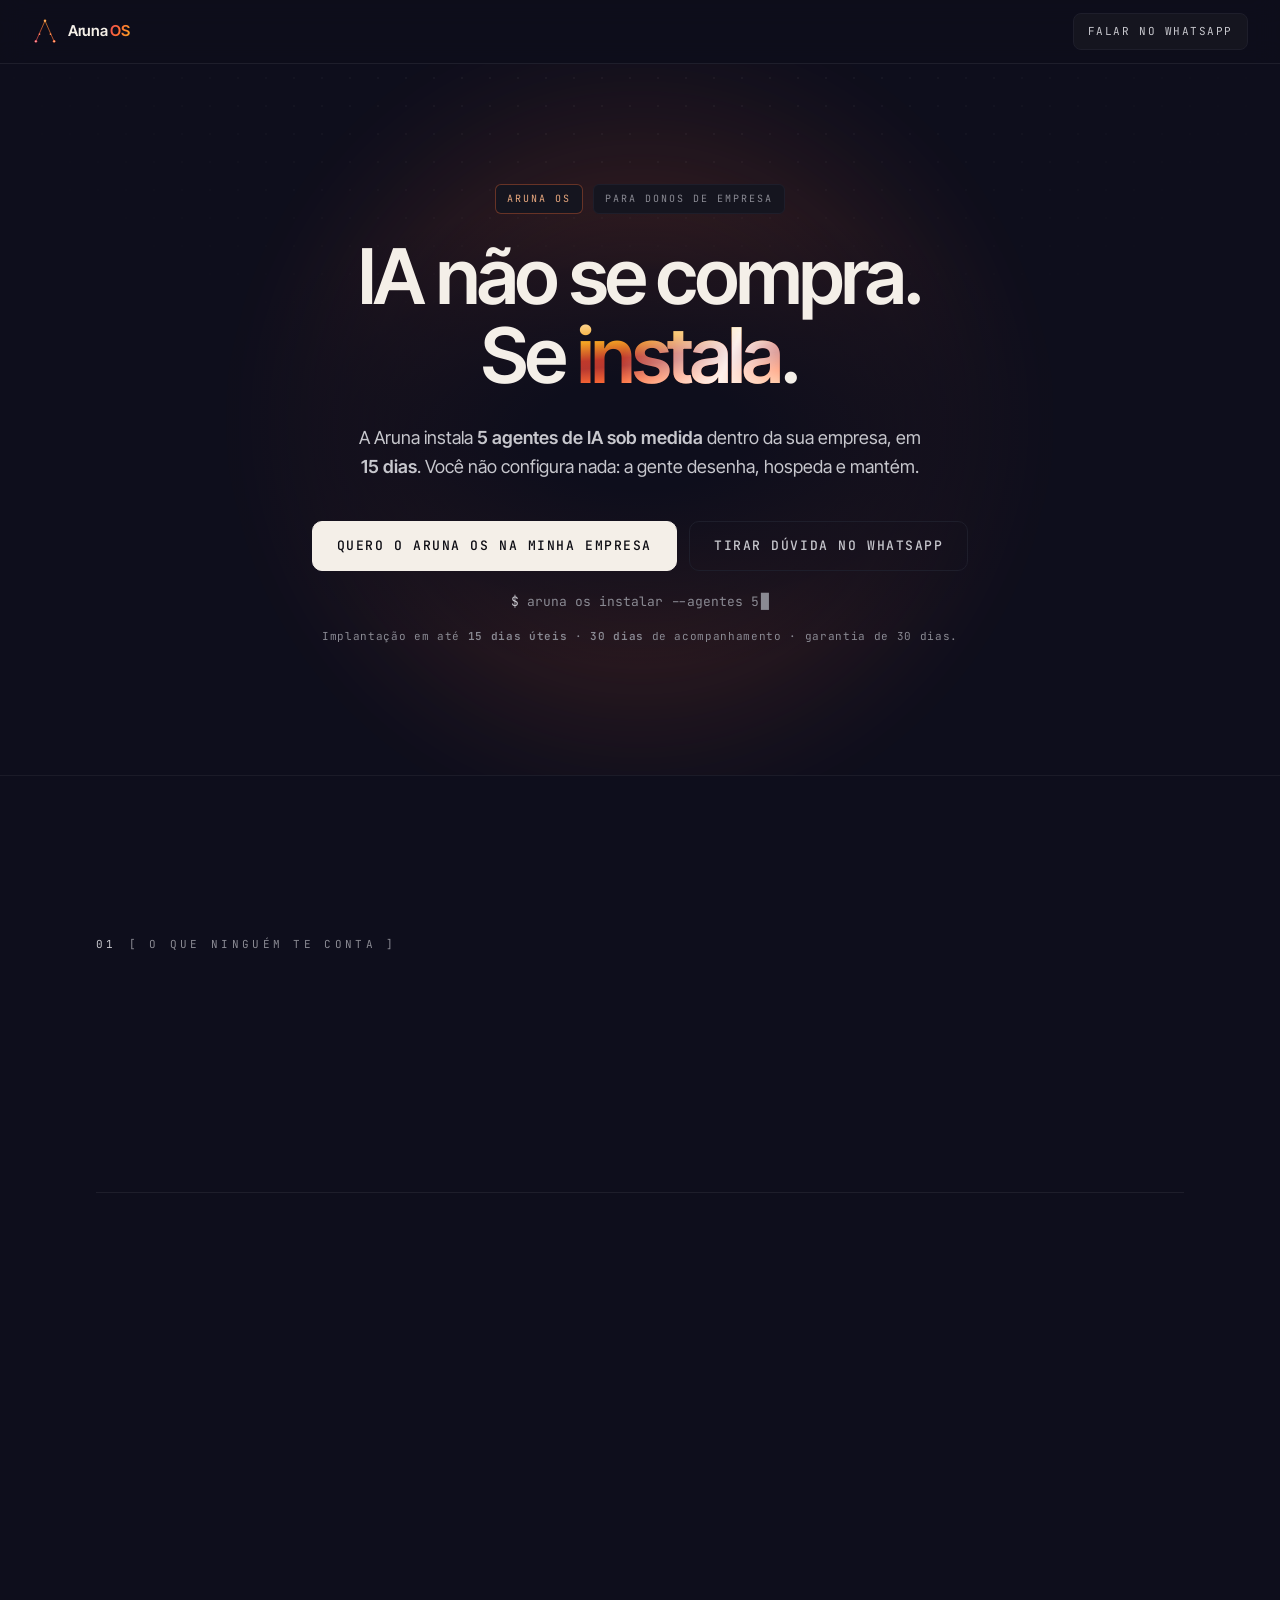
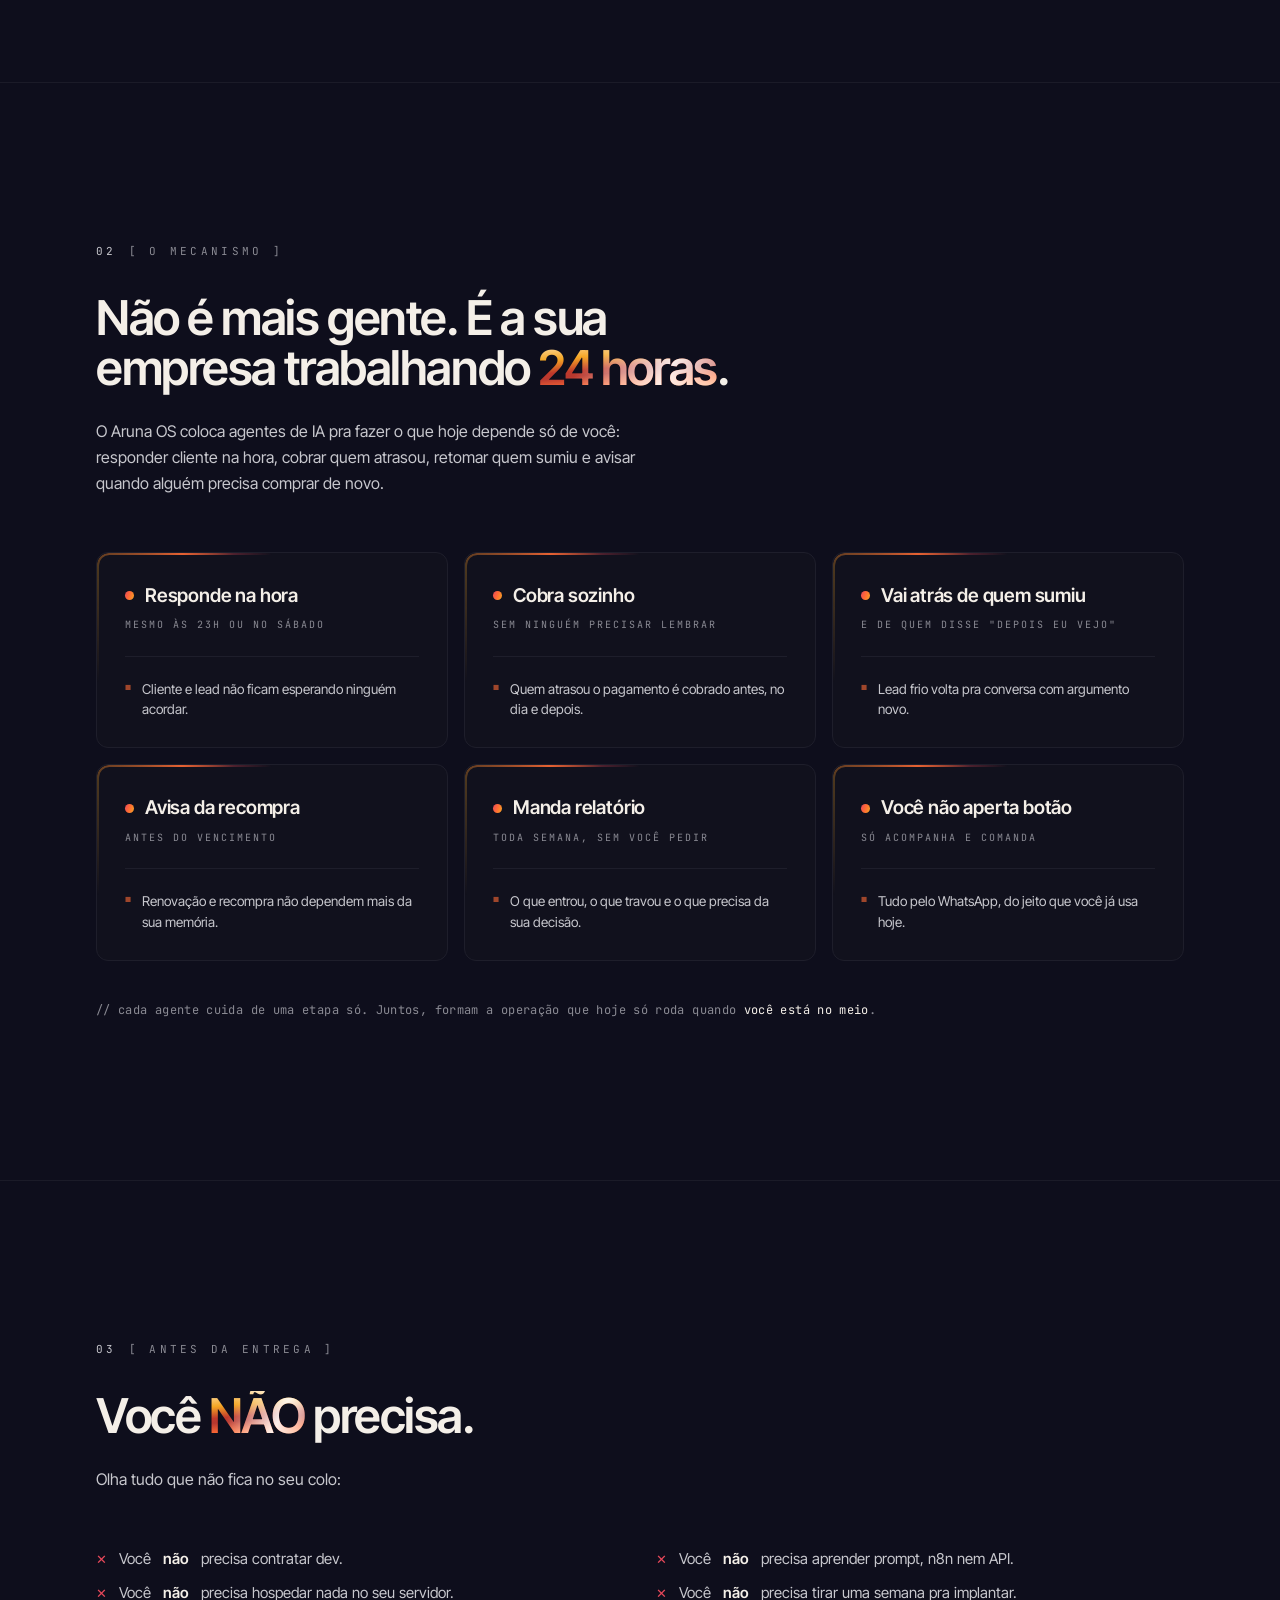
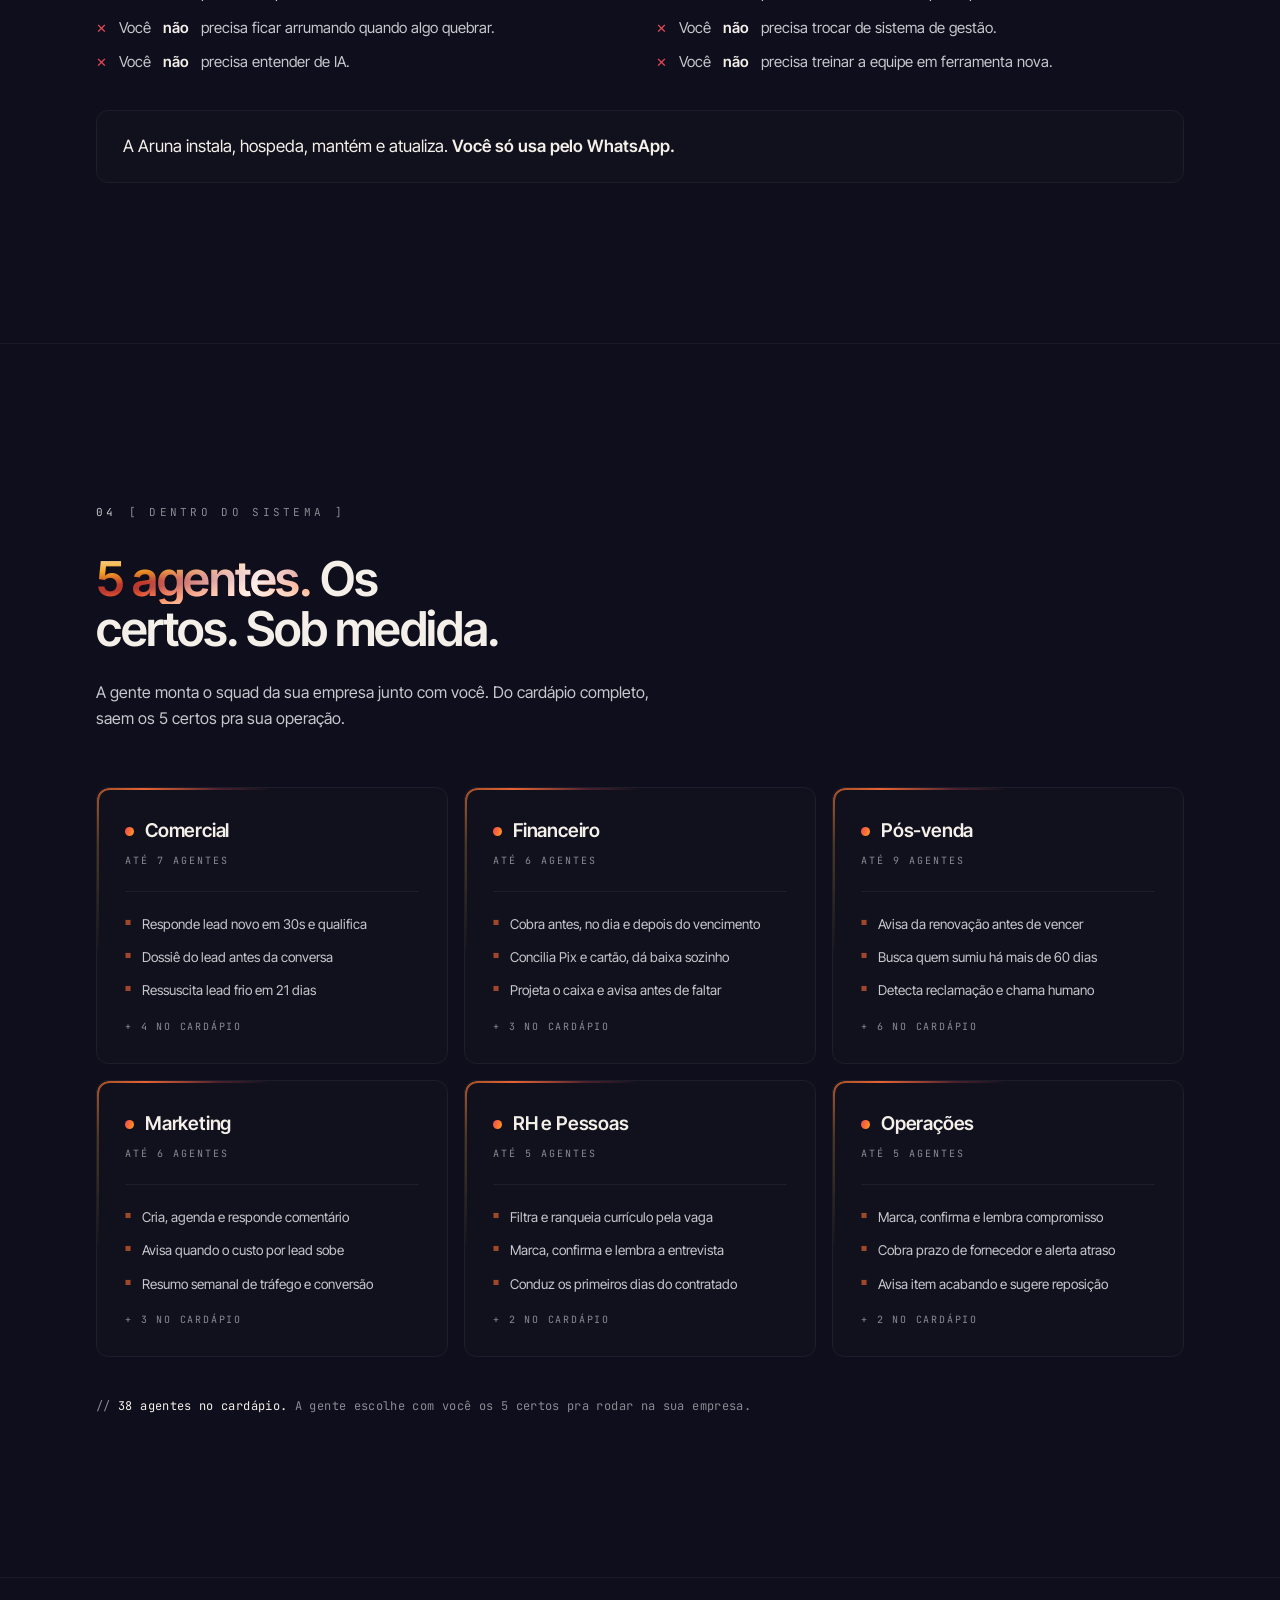
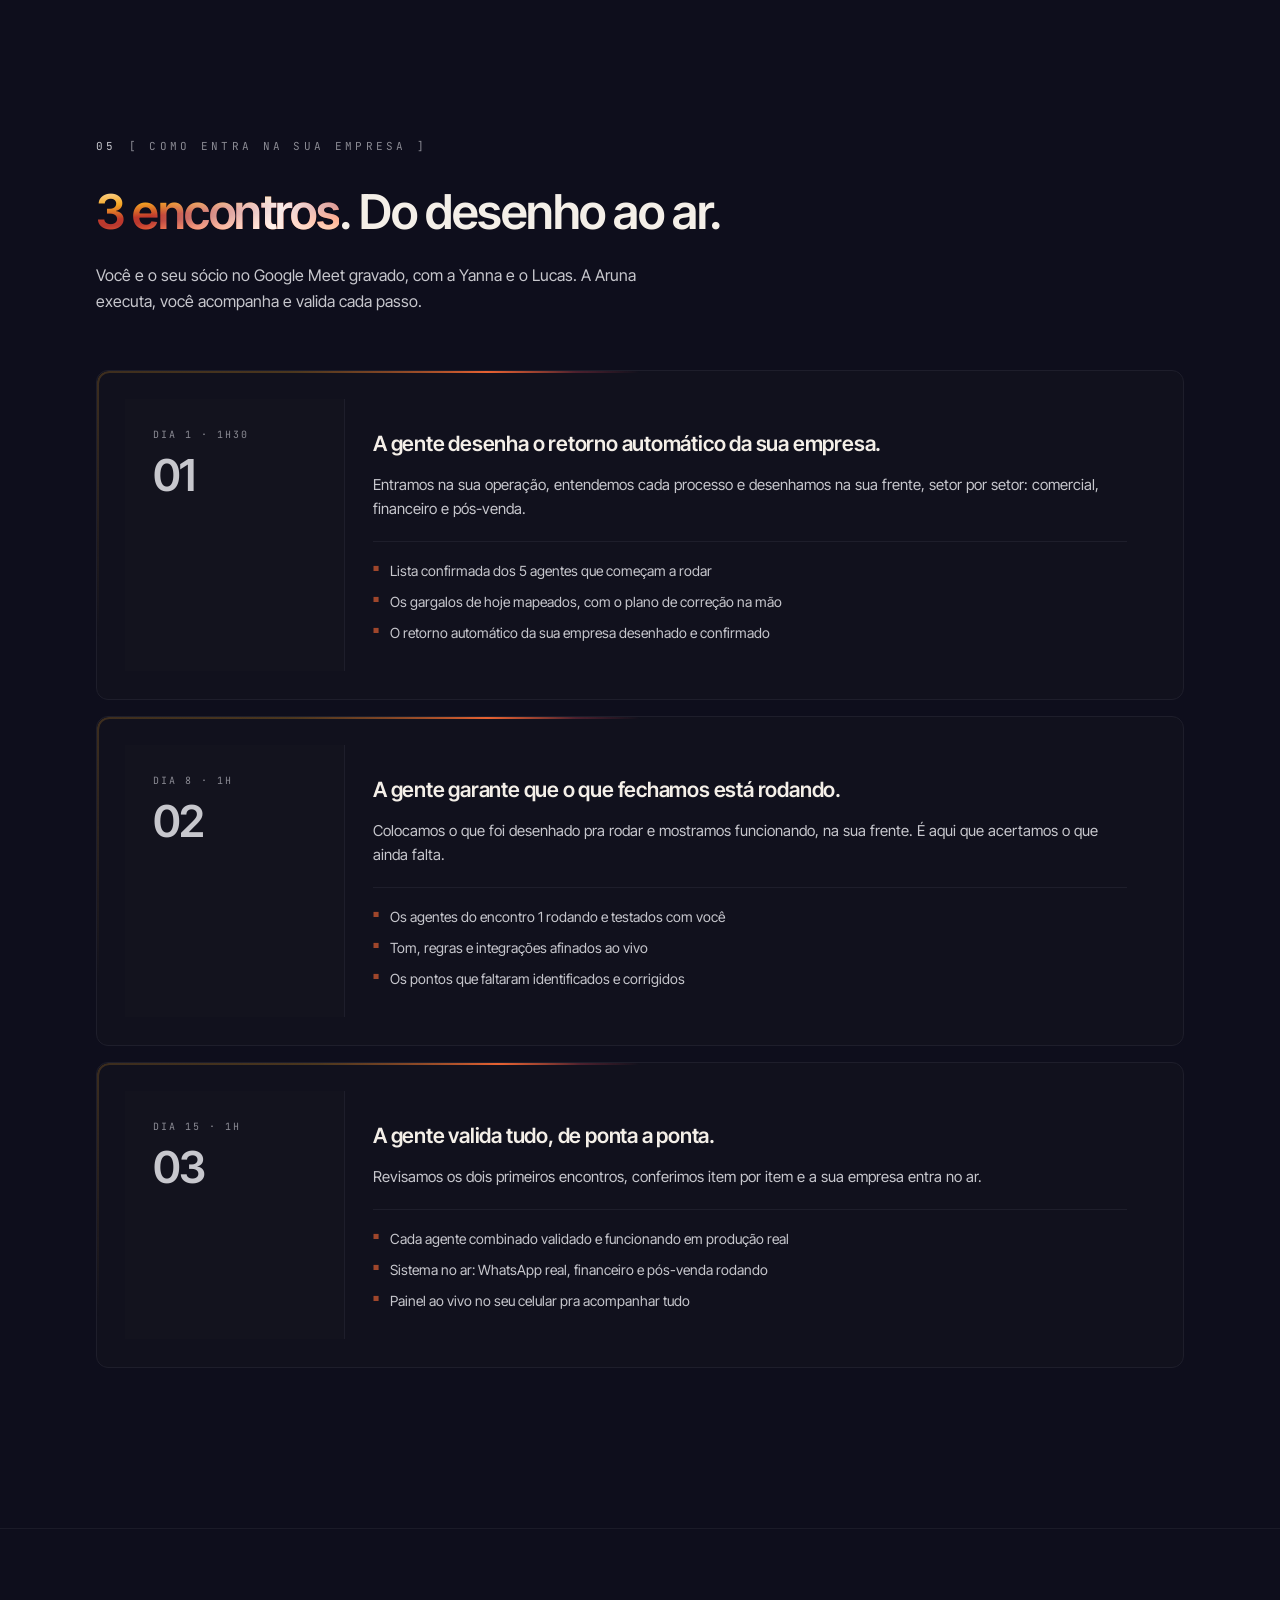
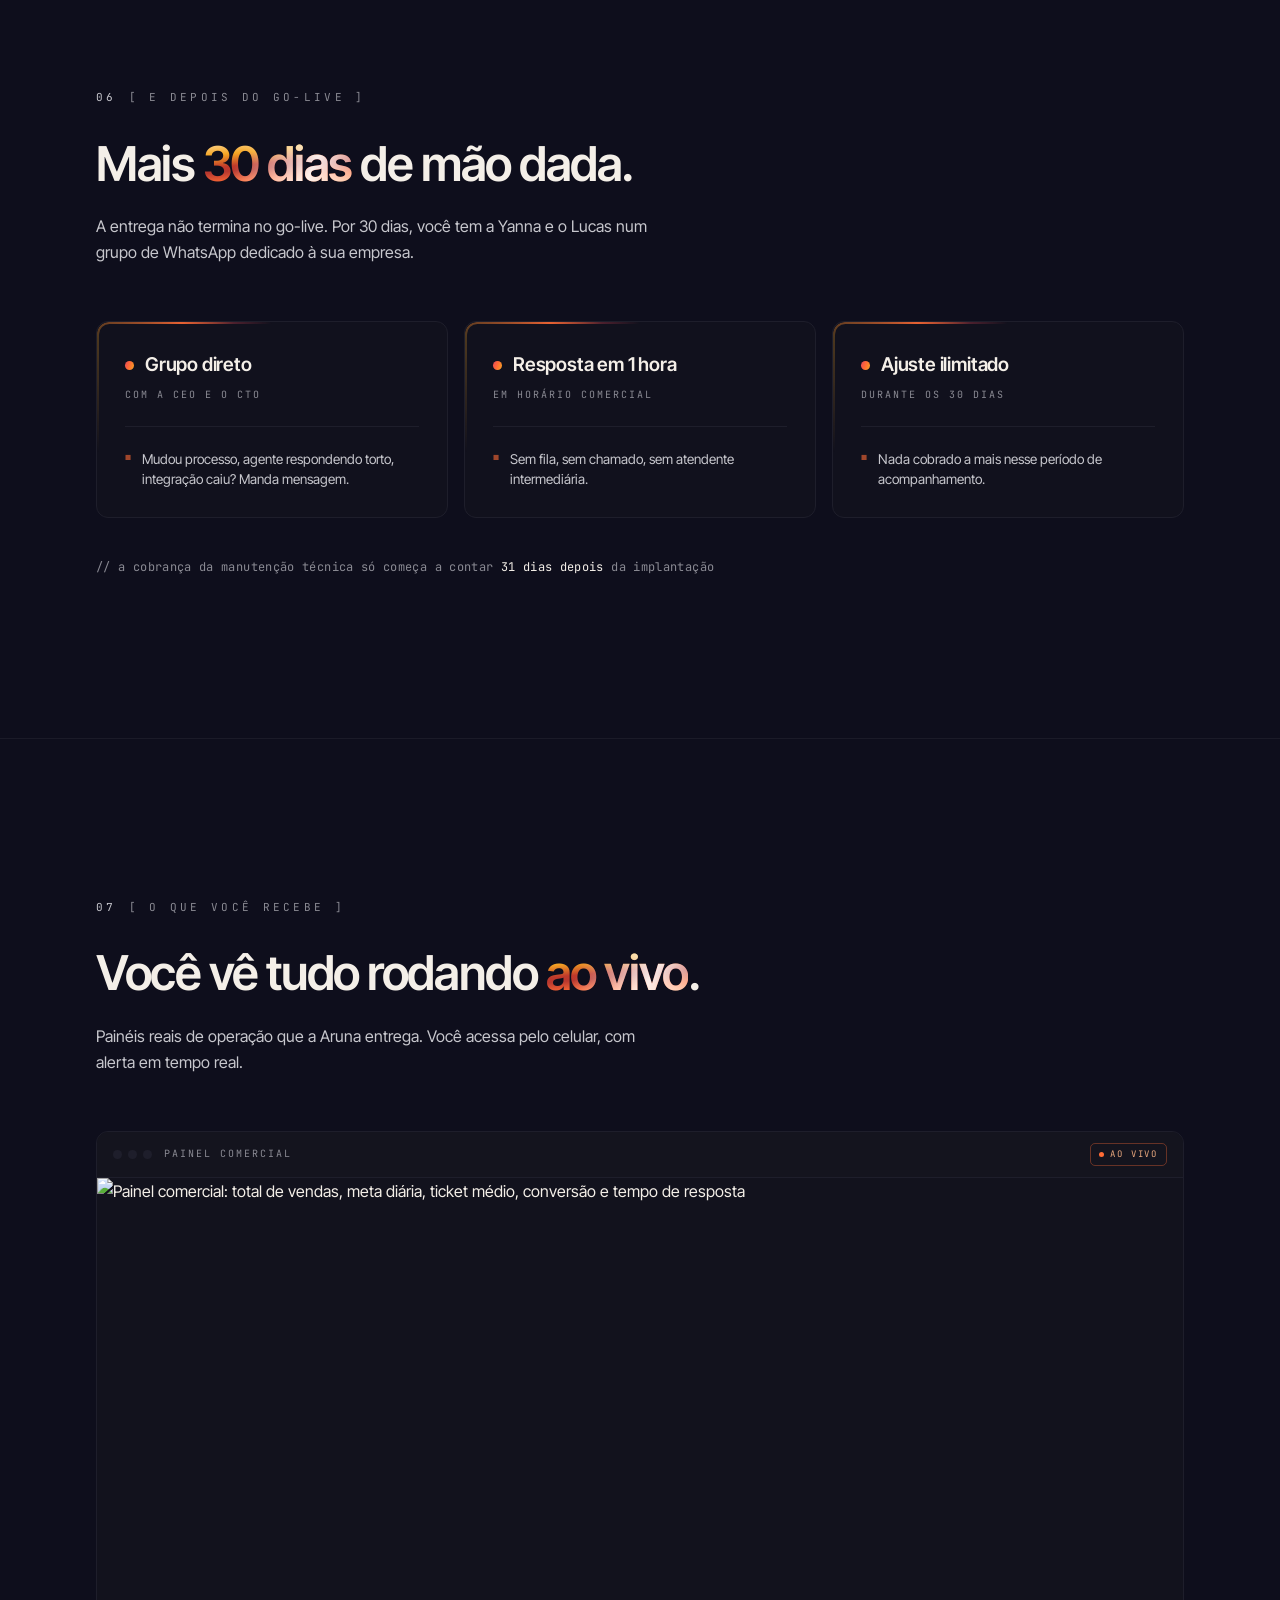
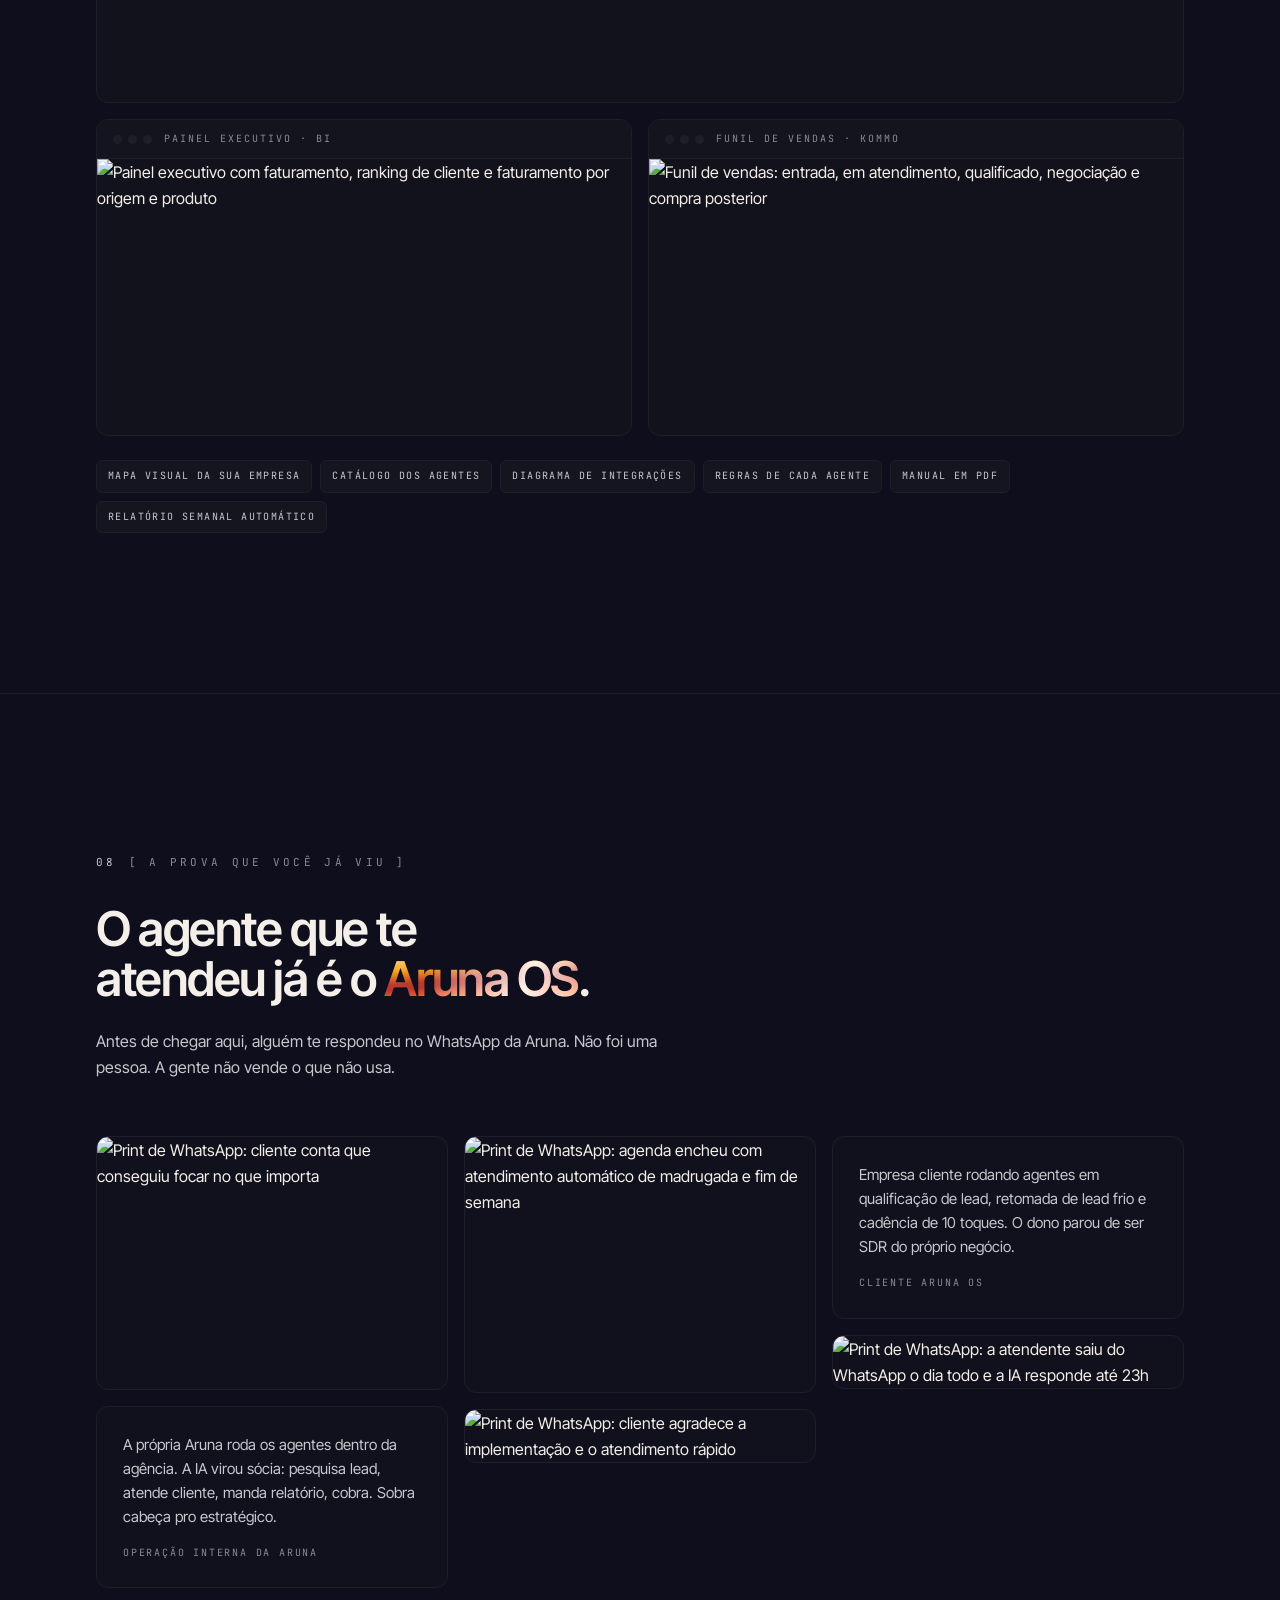
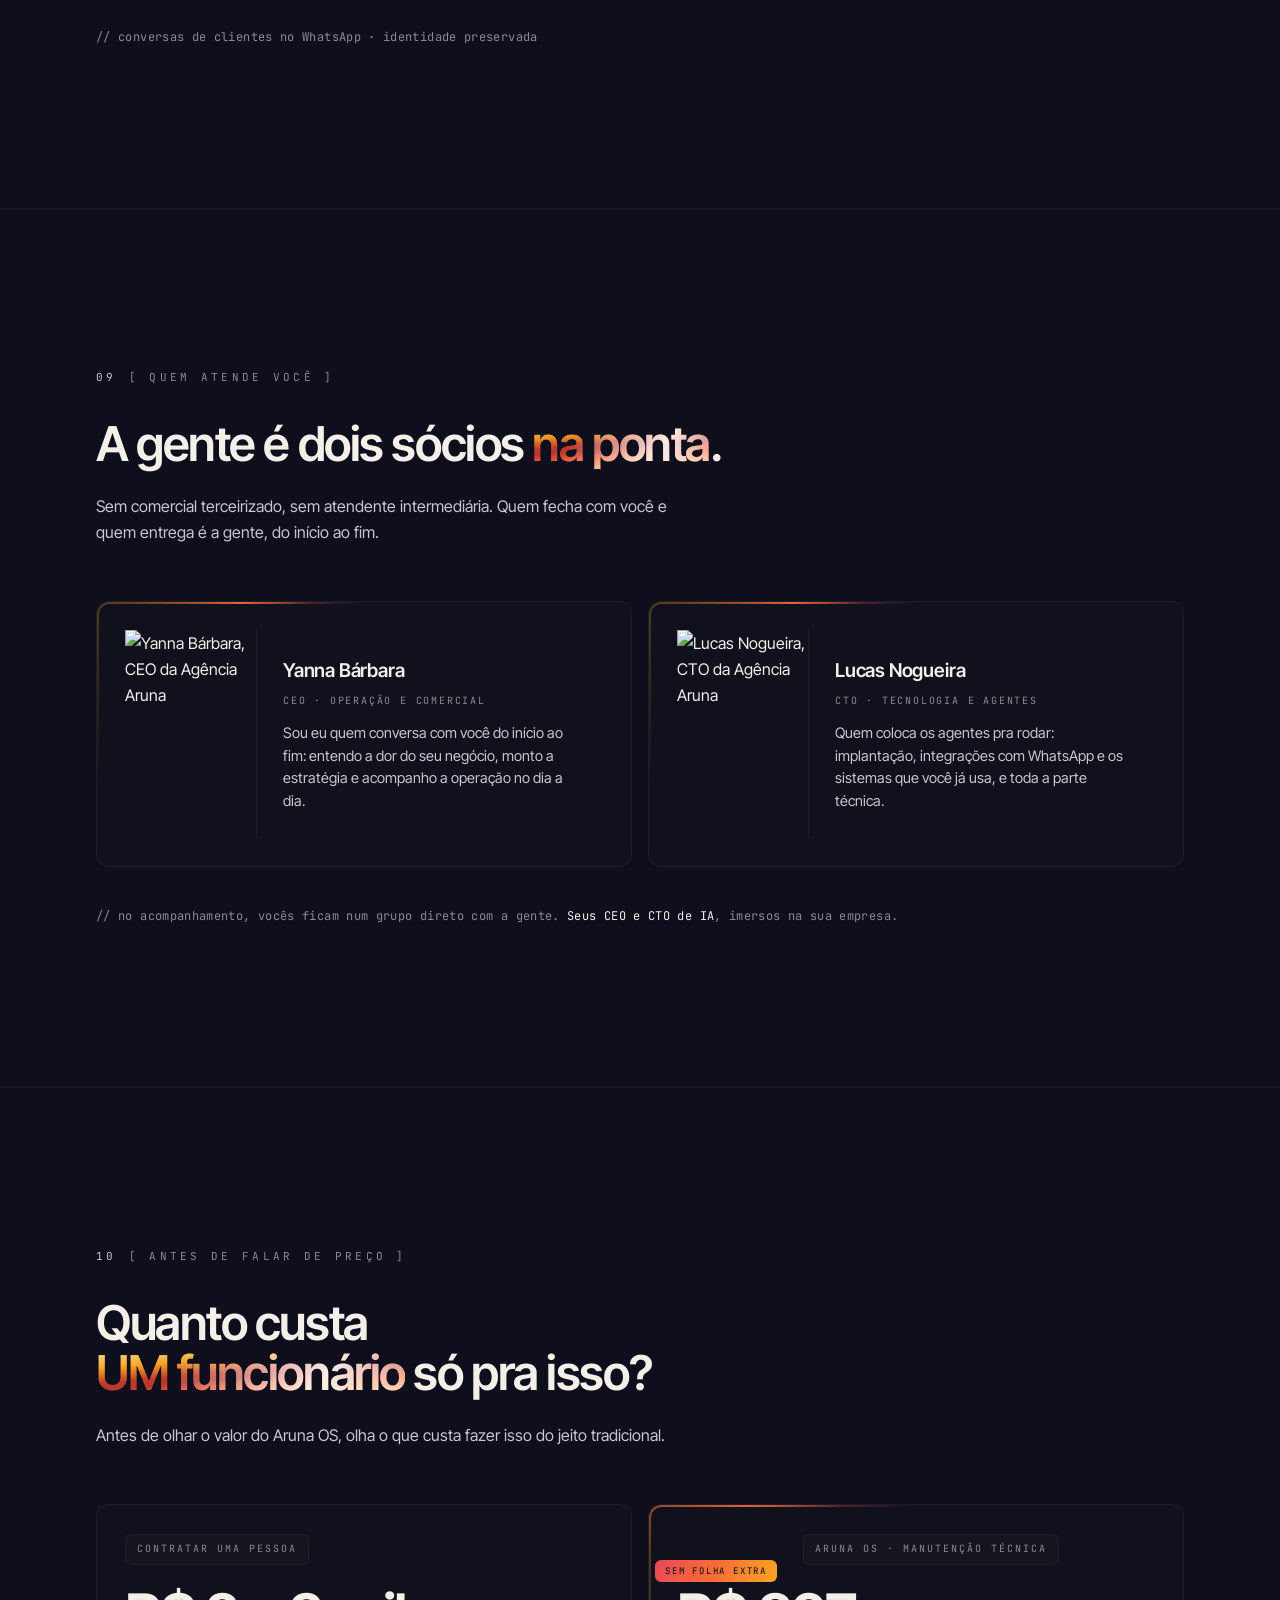
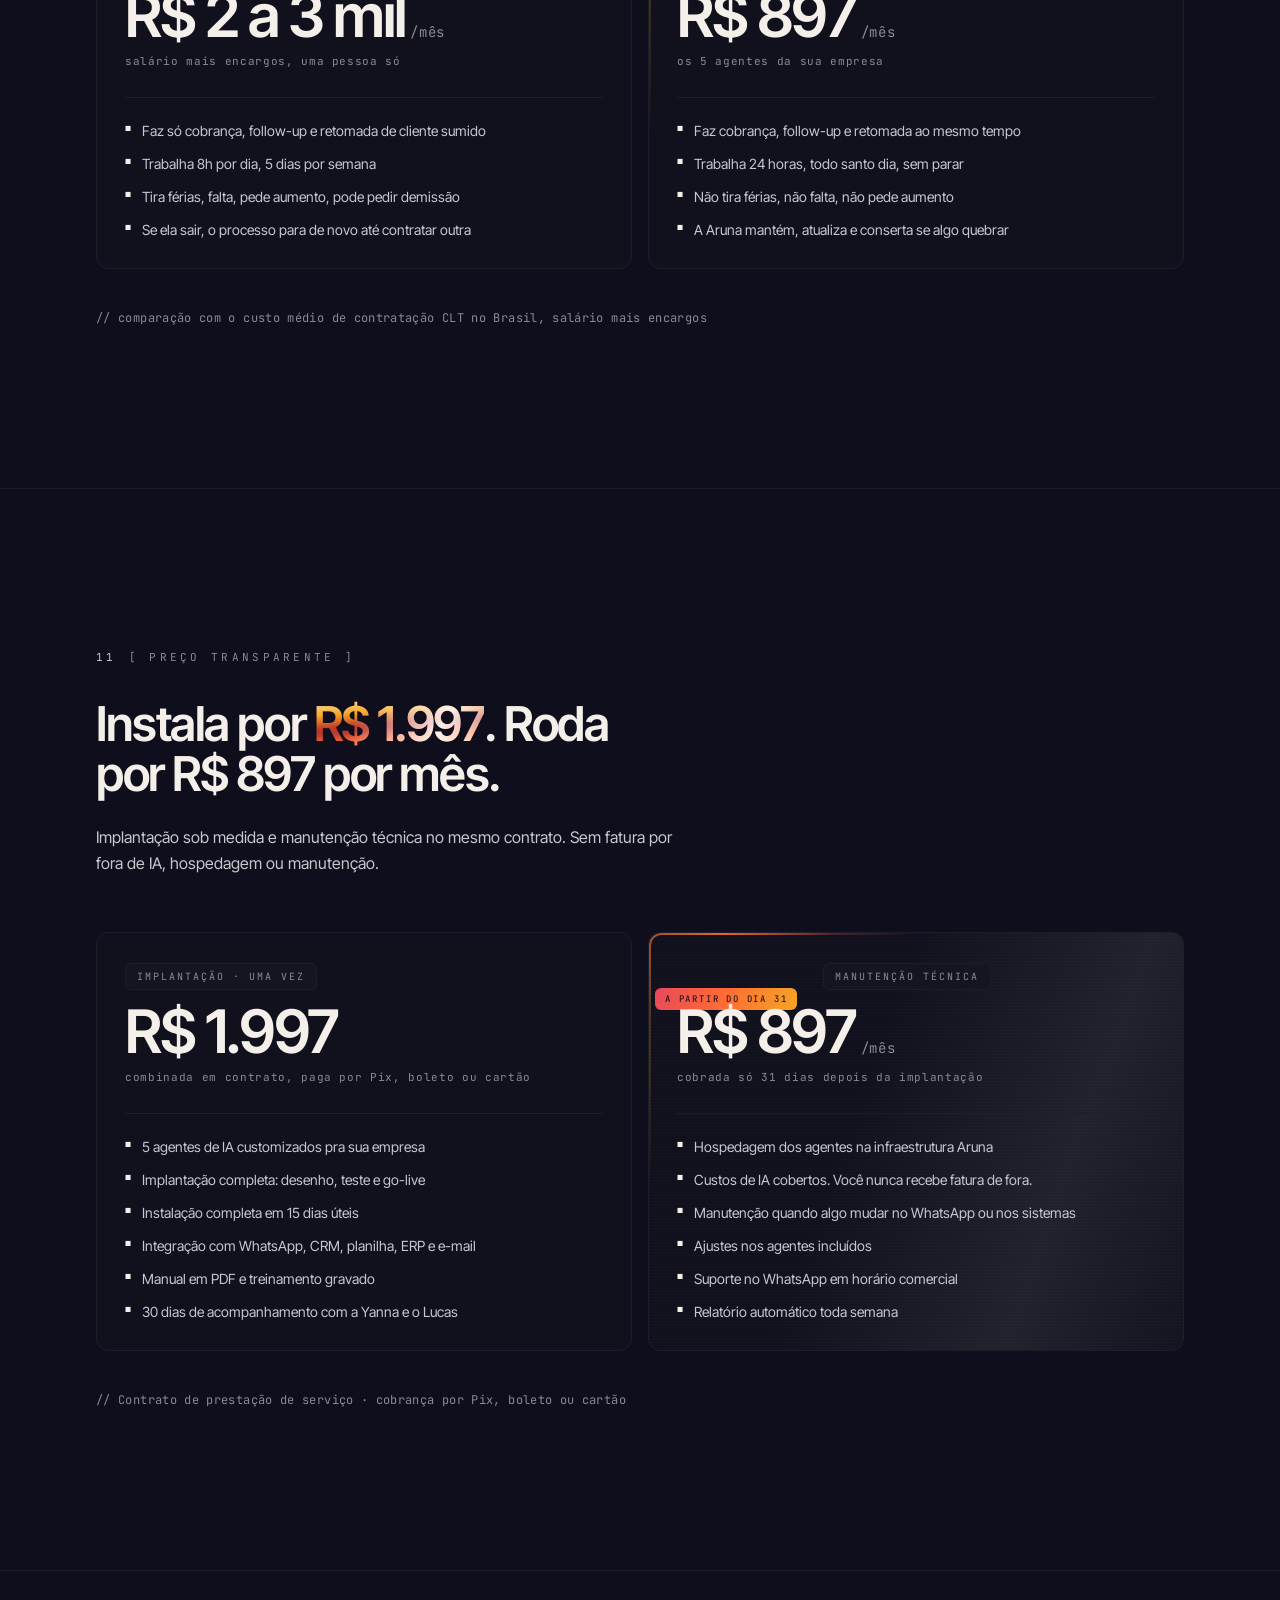
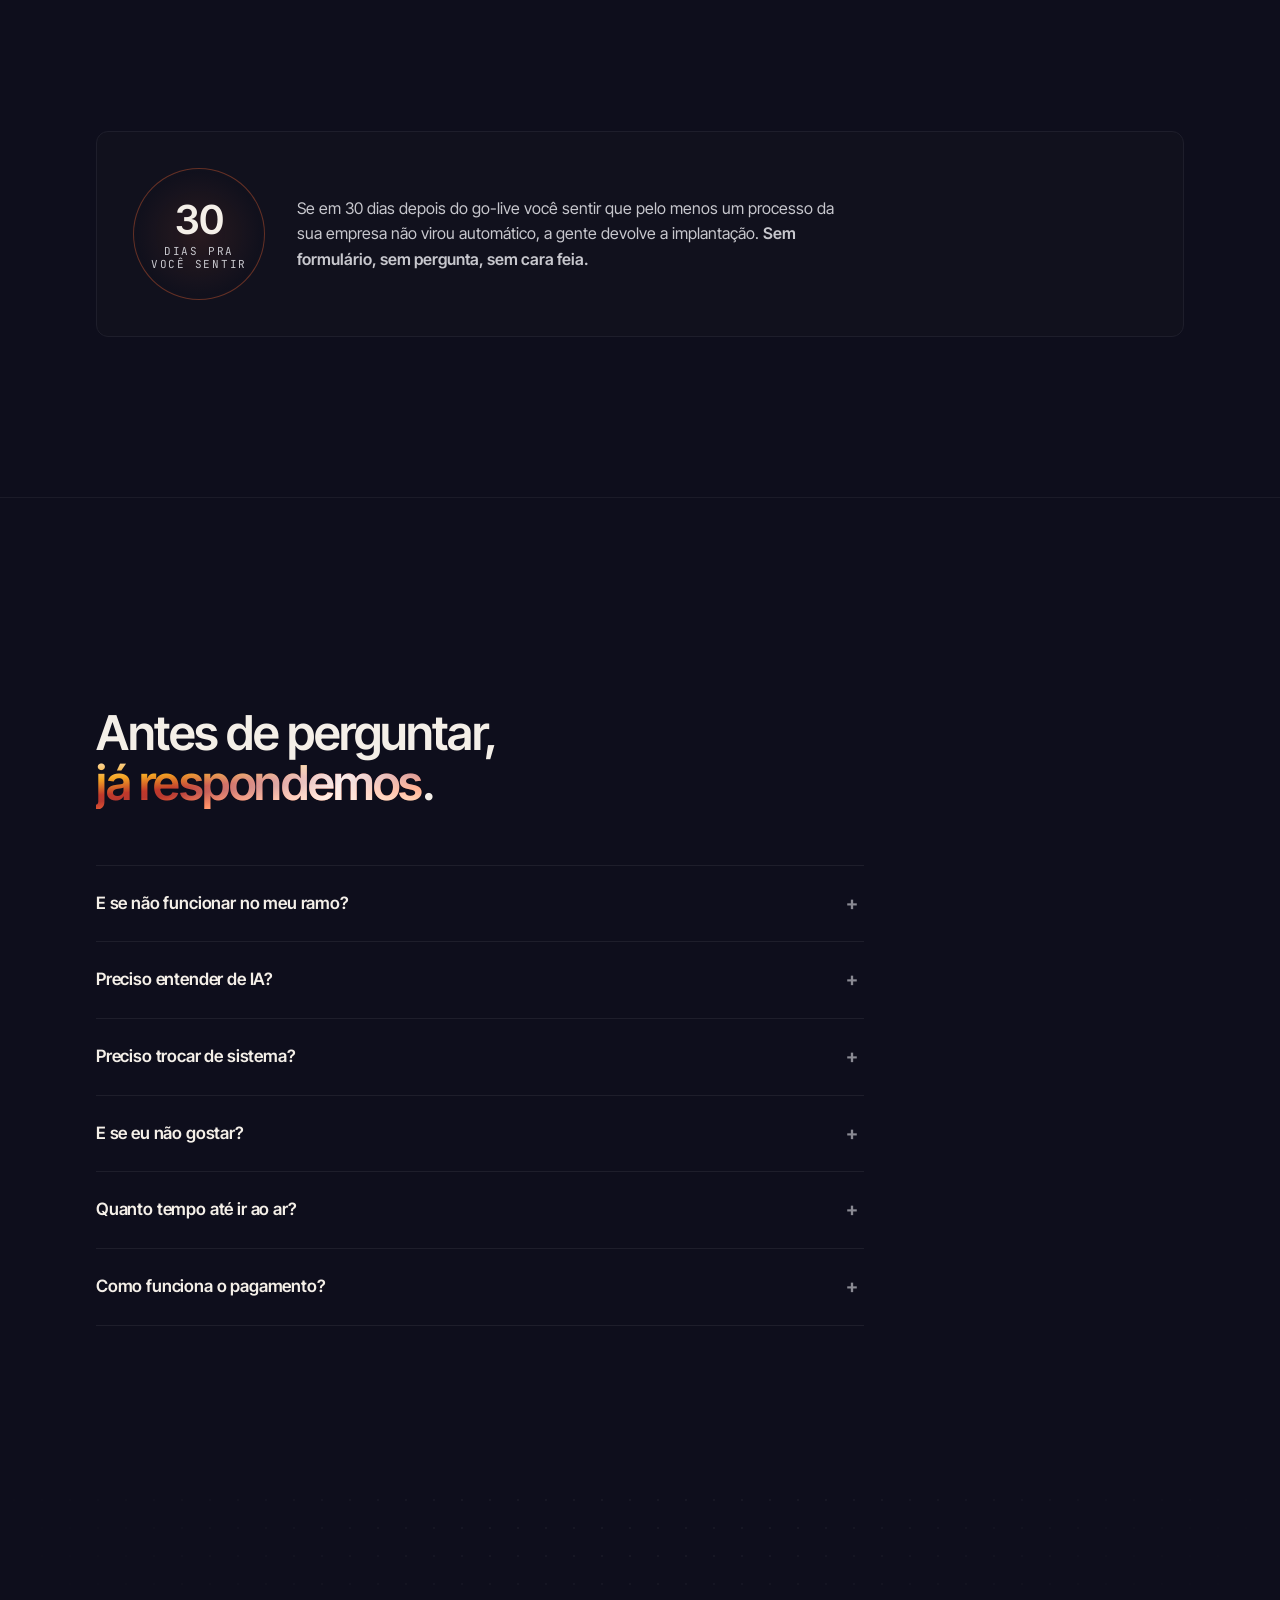
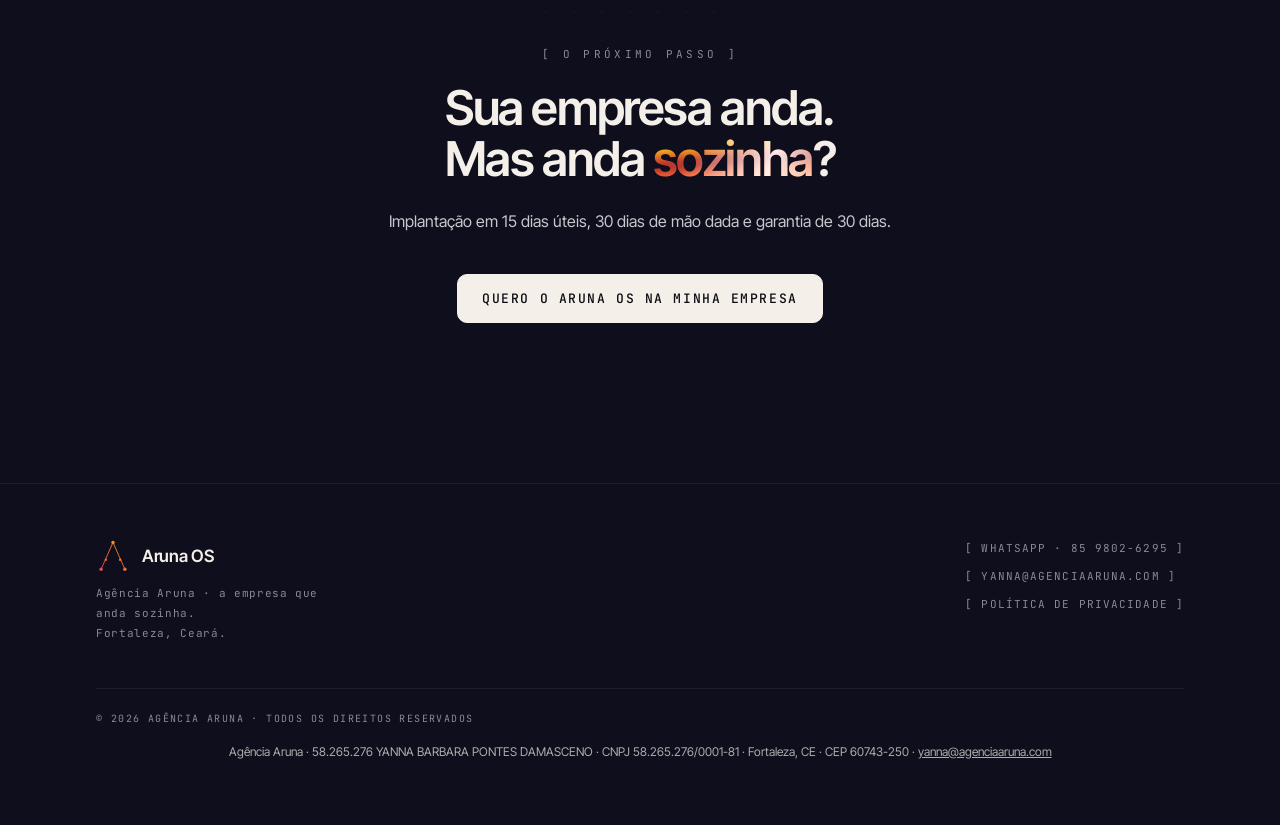
==== commit c29e6d24: "corretoras-2: versao de comparacao landing-page-premium (versão 20261103-0001)" ====
--- a/index.html
+++ b/index.html
@@ -1248,7 +1248,7 @@
    O guard em sessionStorage impede laço de recarga.
    ============================================================ */
 (async () => {
-  const MINHA_VERSAO = '20261102-2324';
+  const MINHA_VERSAO = '20261103-0001';
   try{
     const r = await fetch('/versao.json?' + Date.now(), {cache:'no-store'});
     if(!r.ok) return;
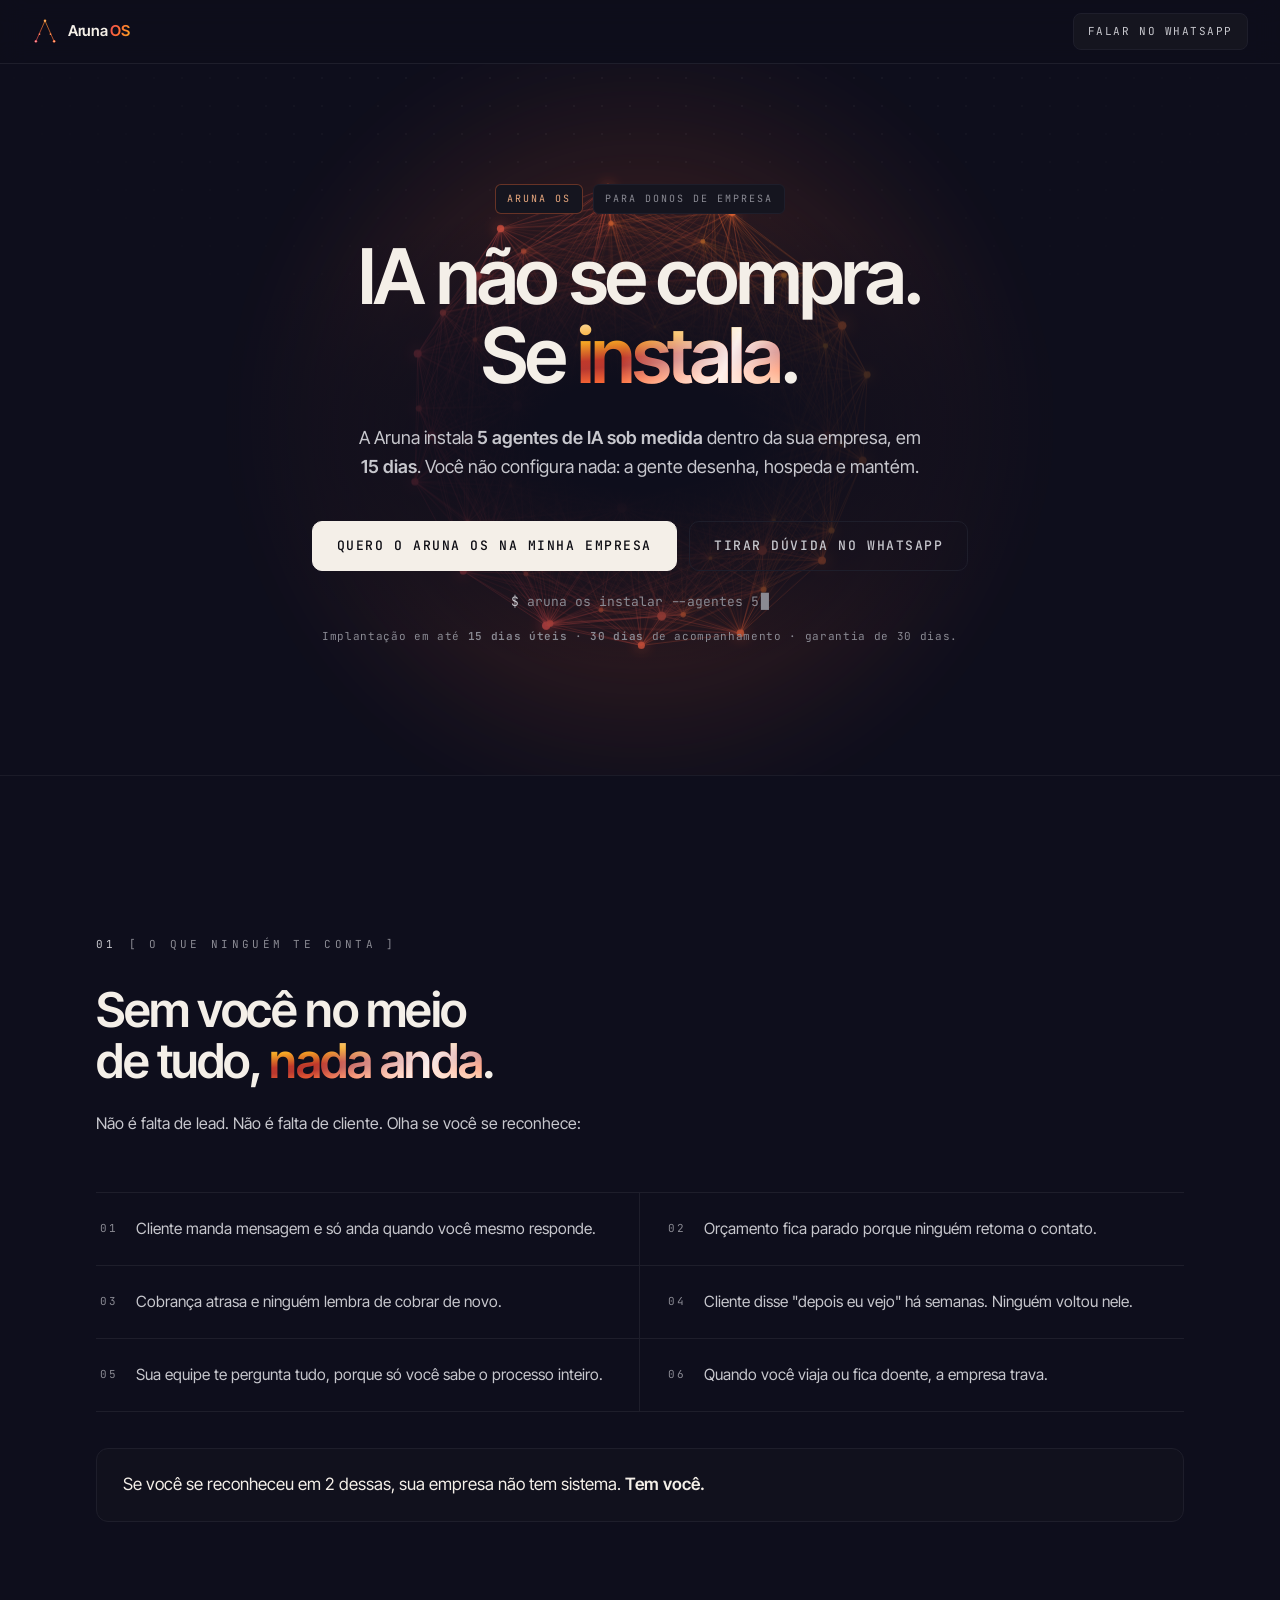
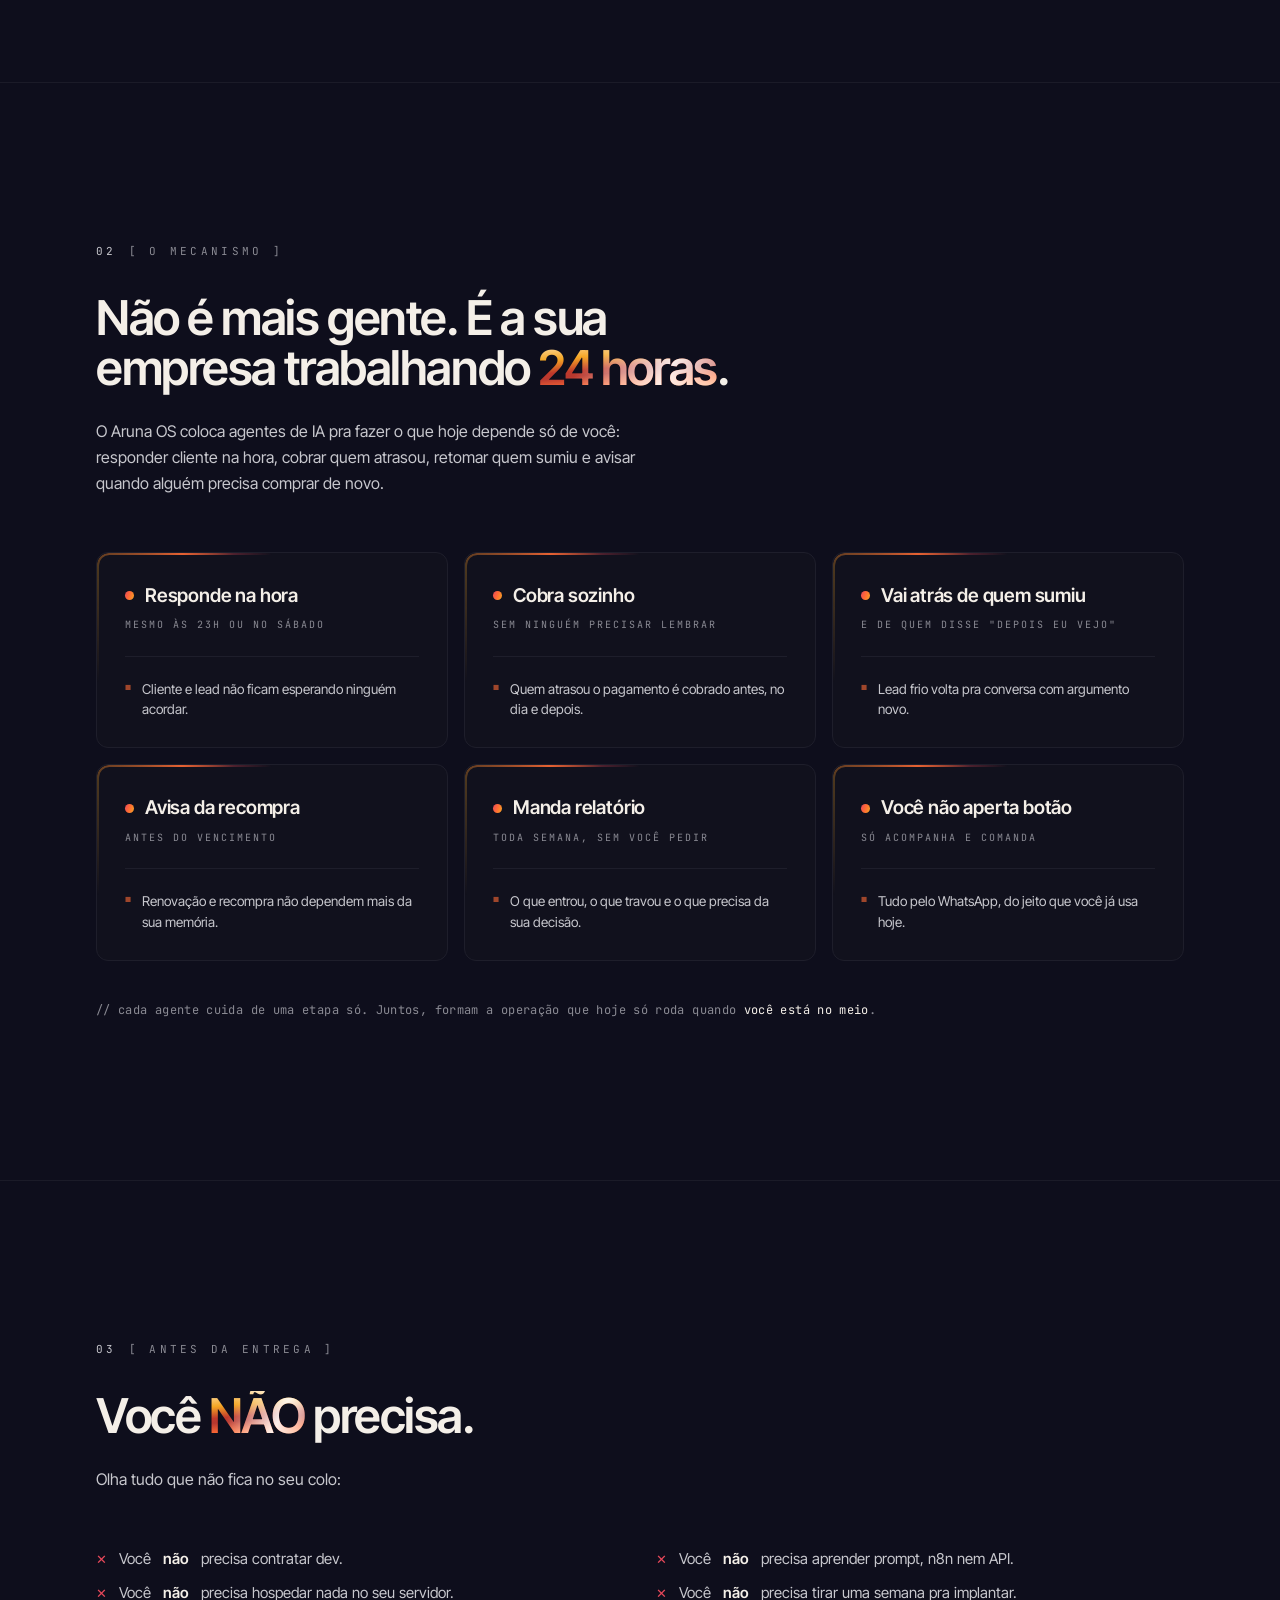
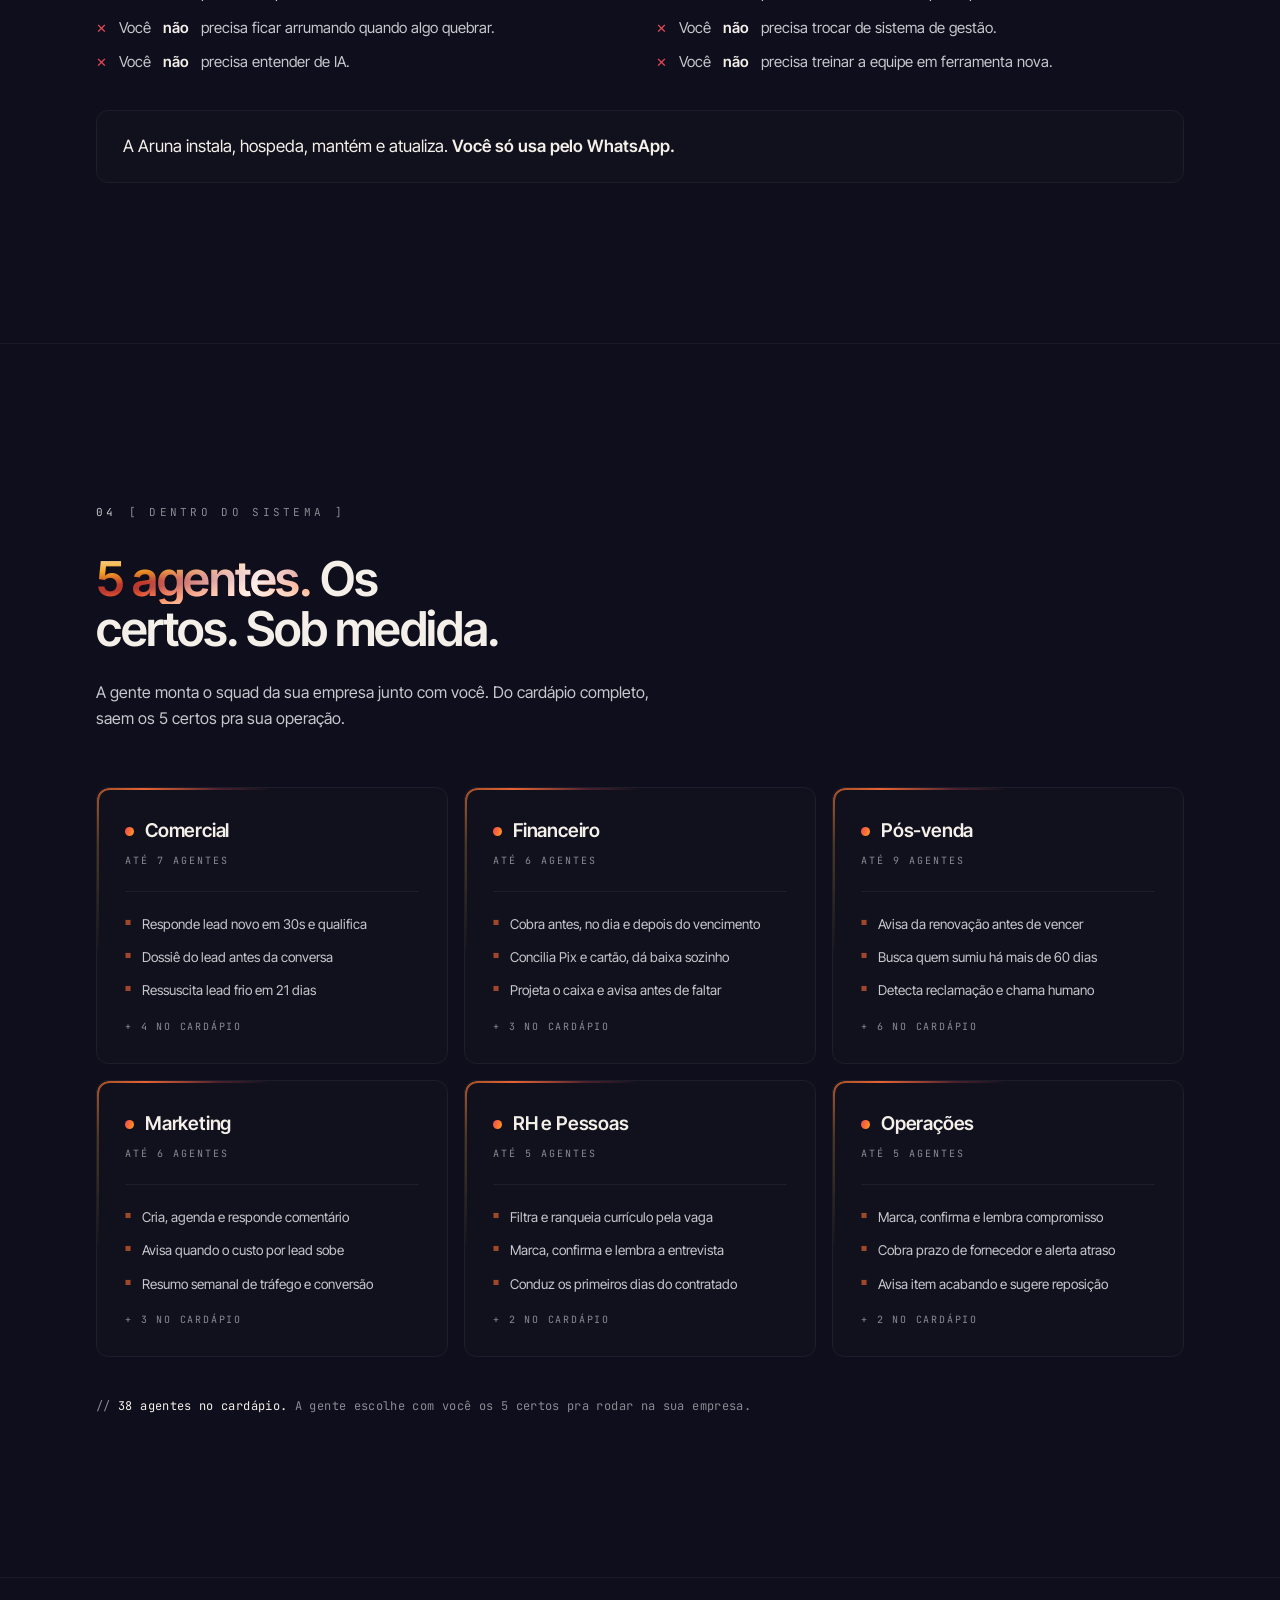
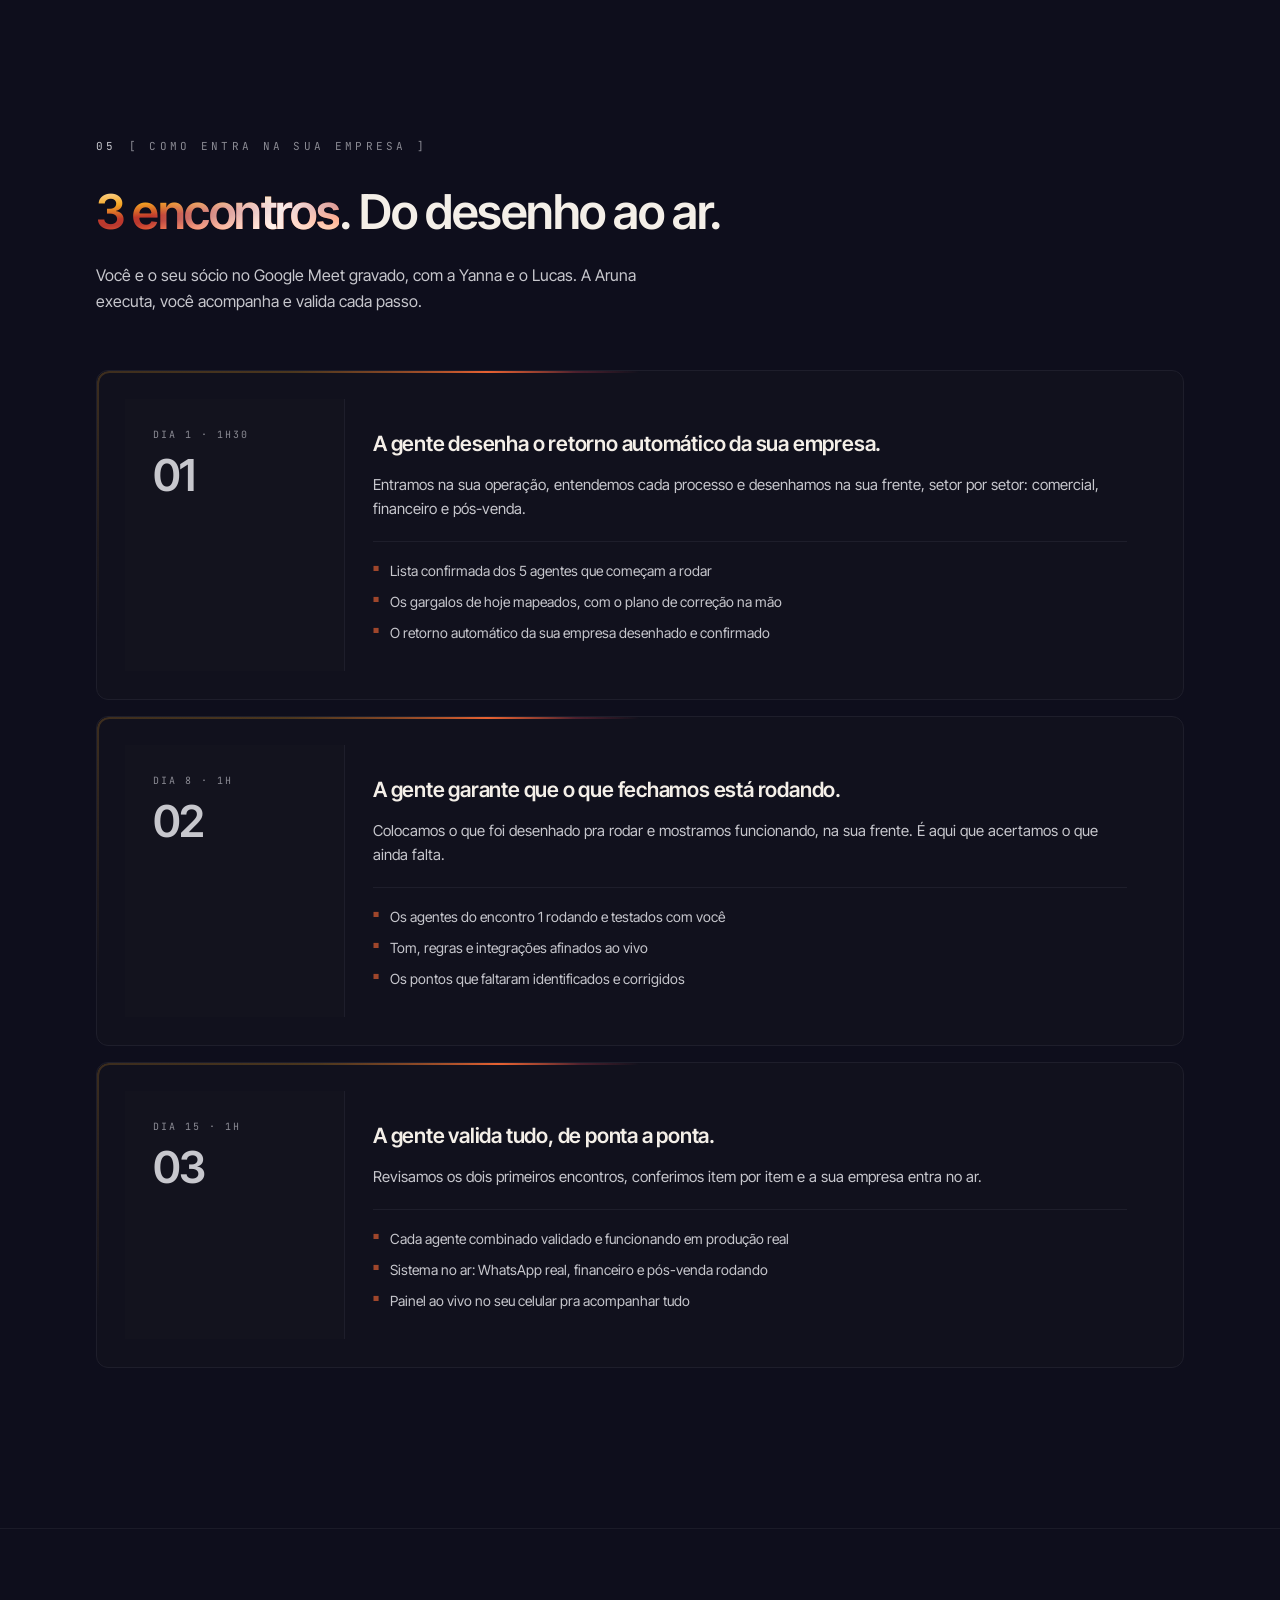
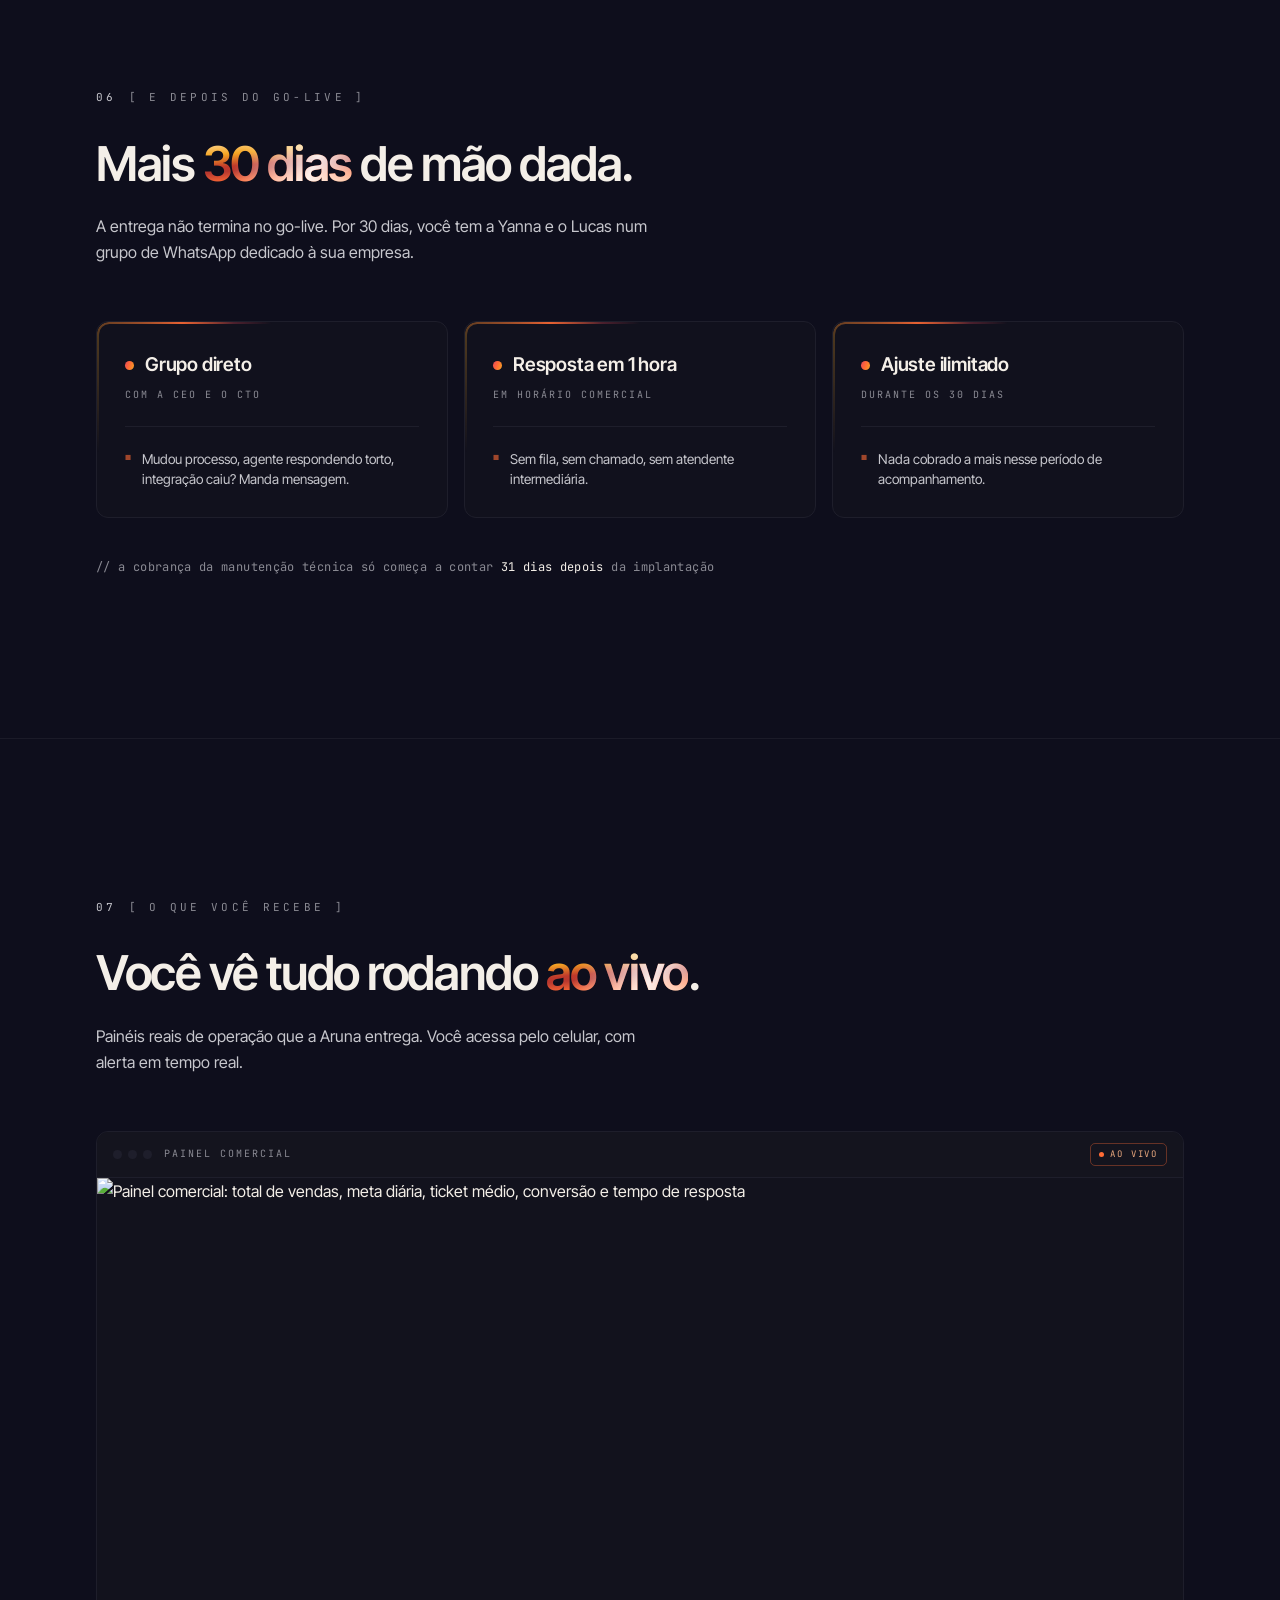
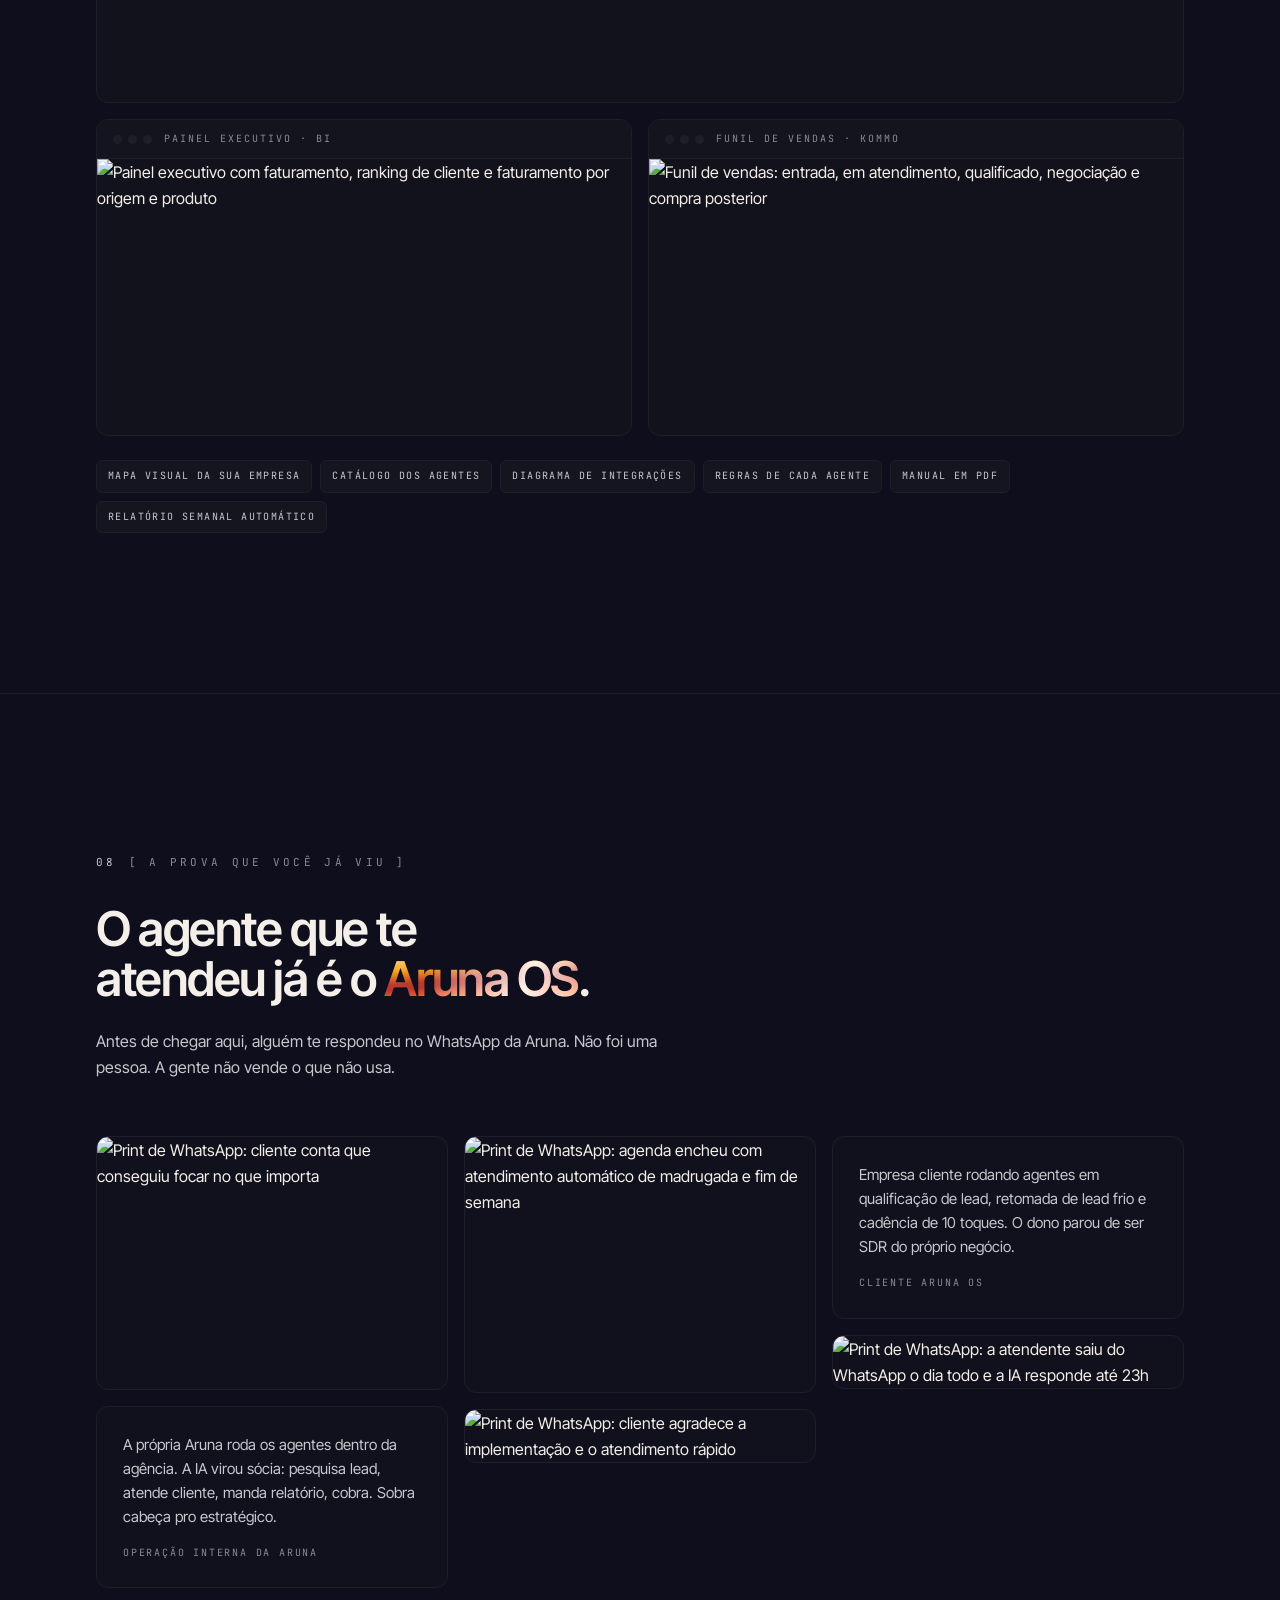
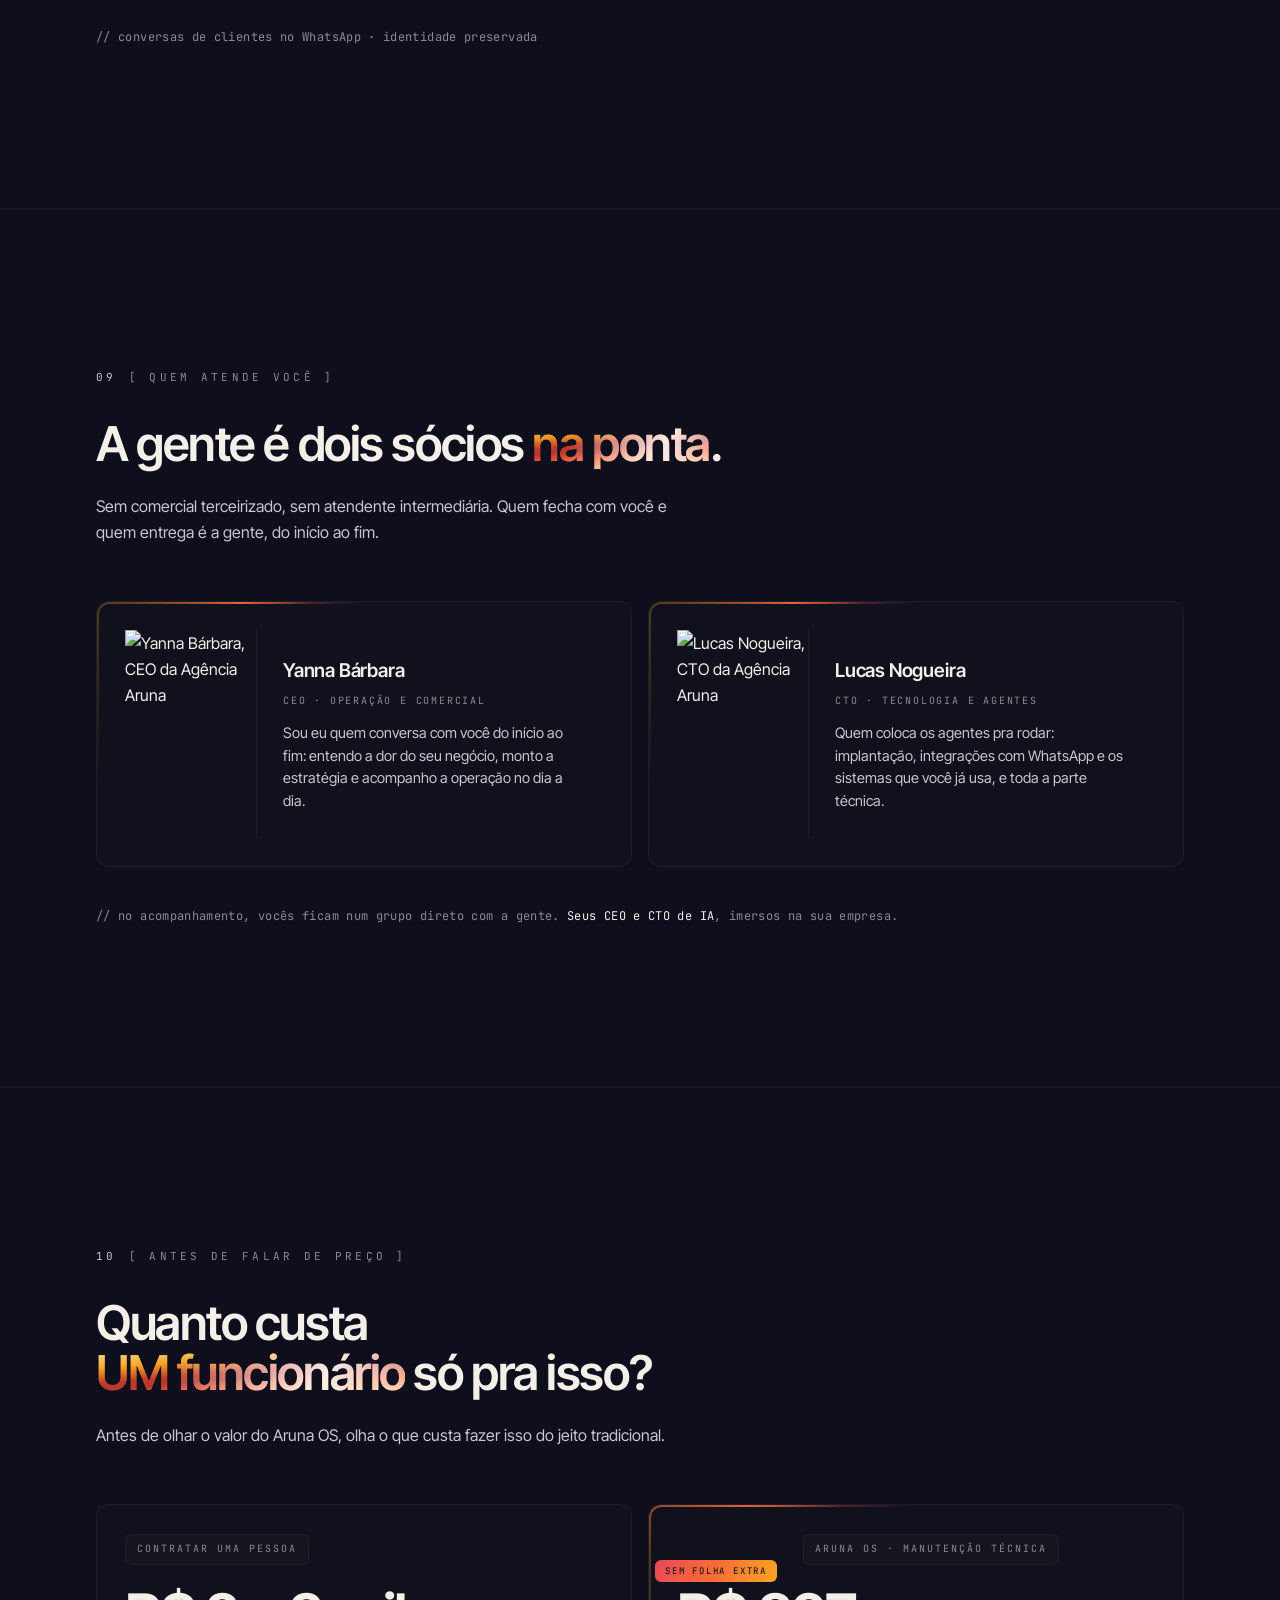
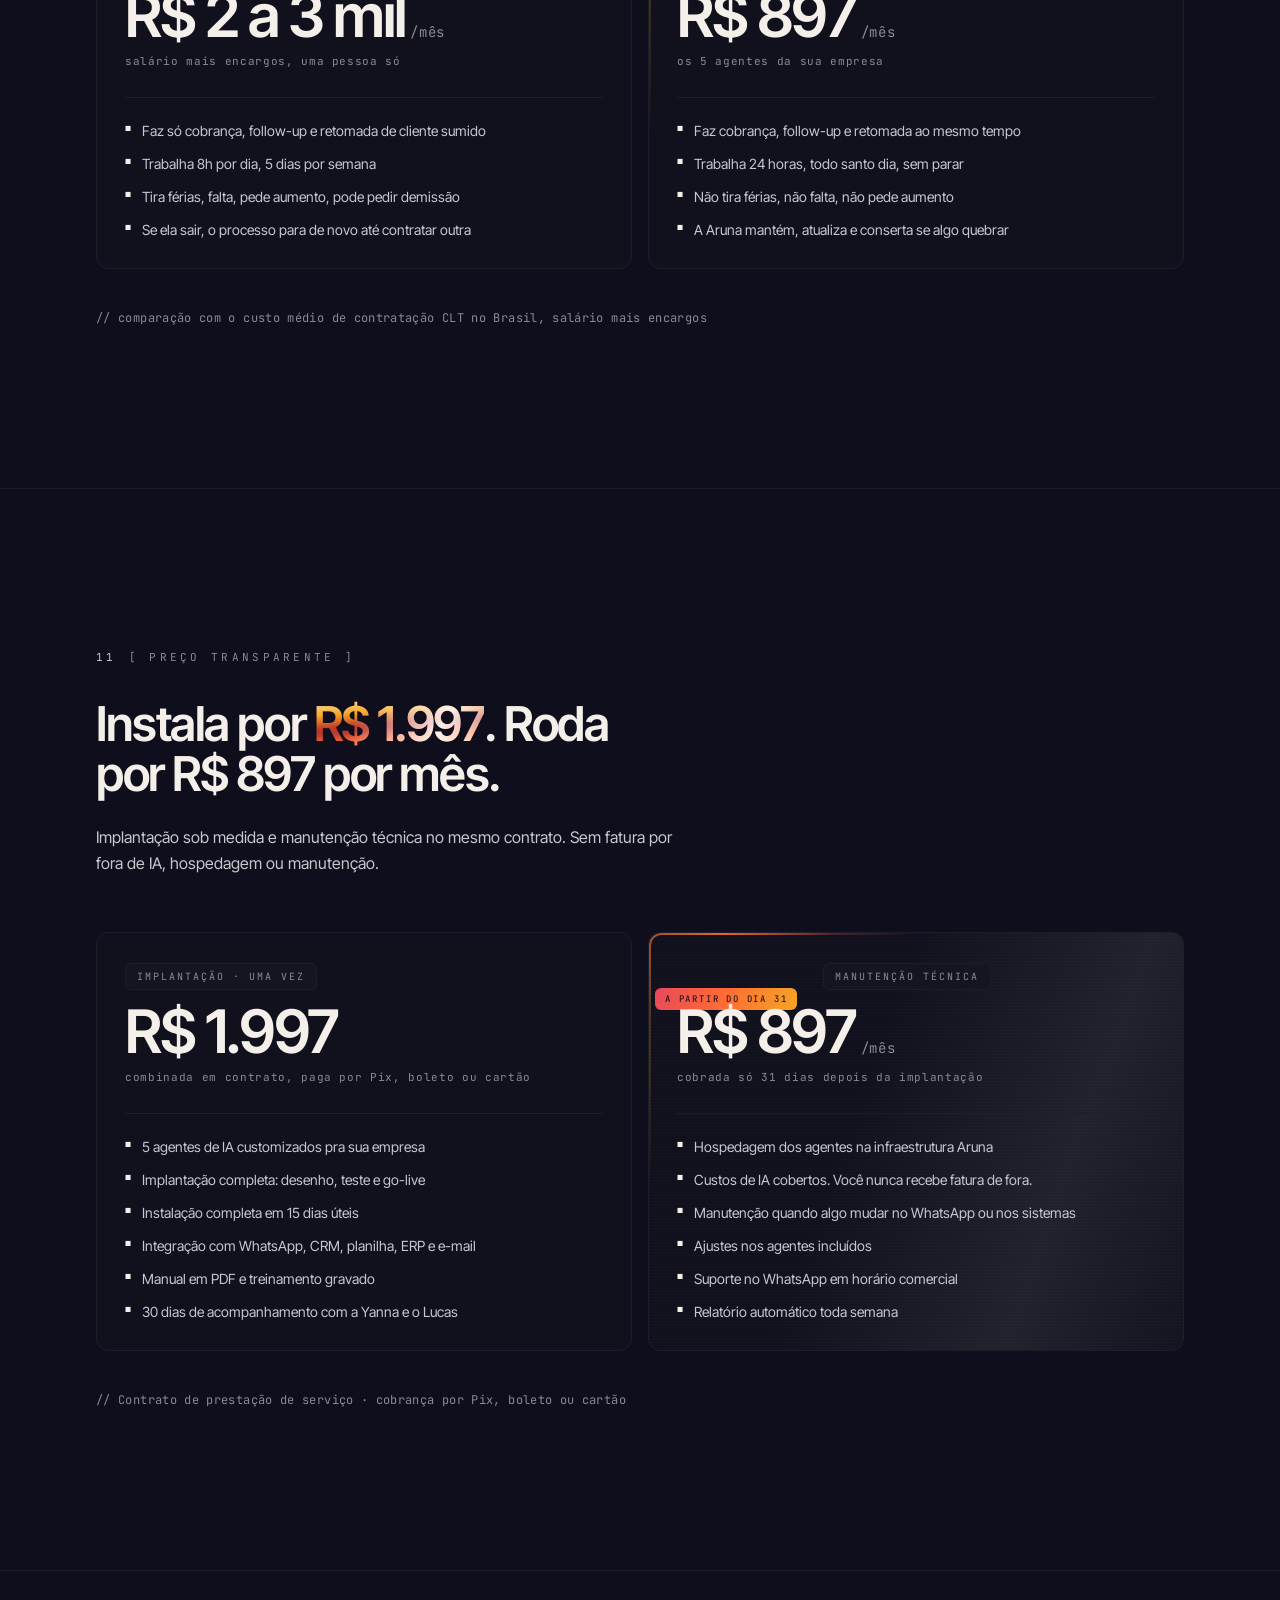
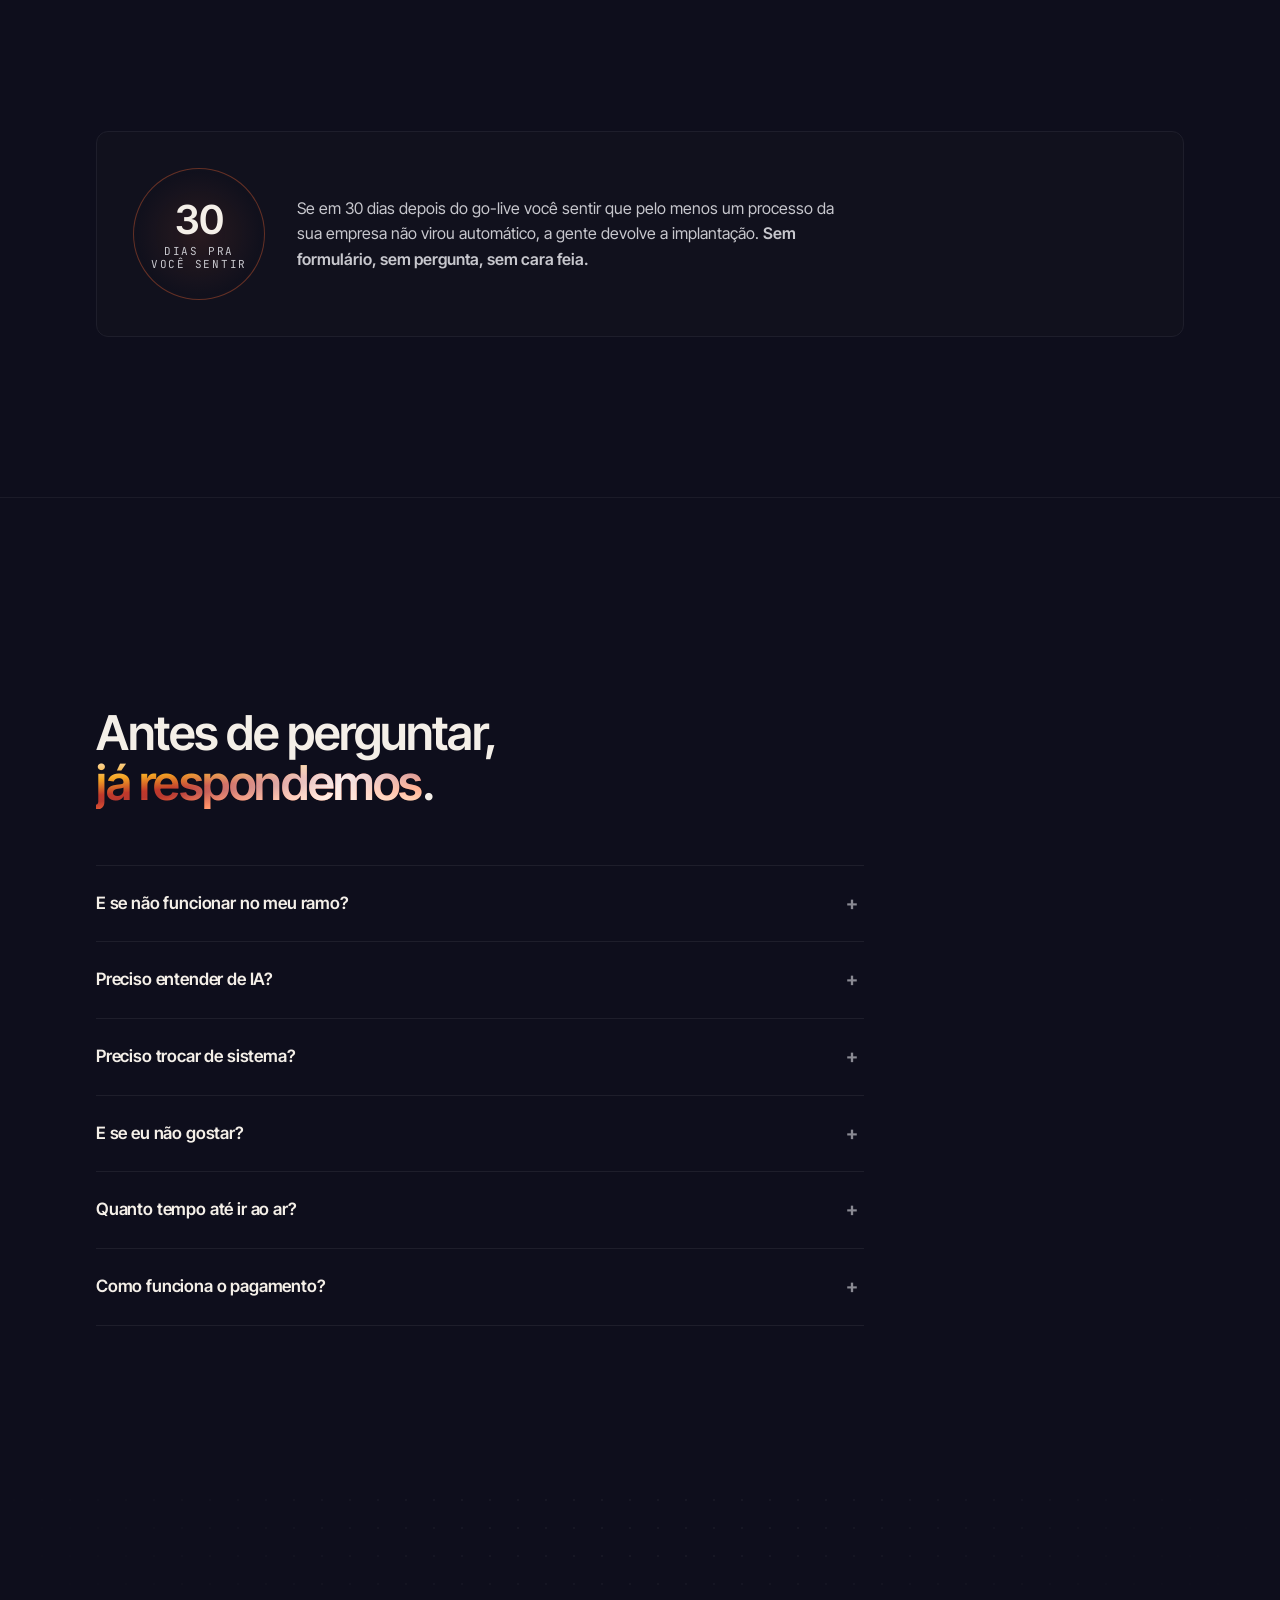
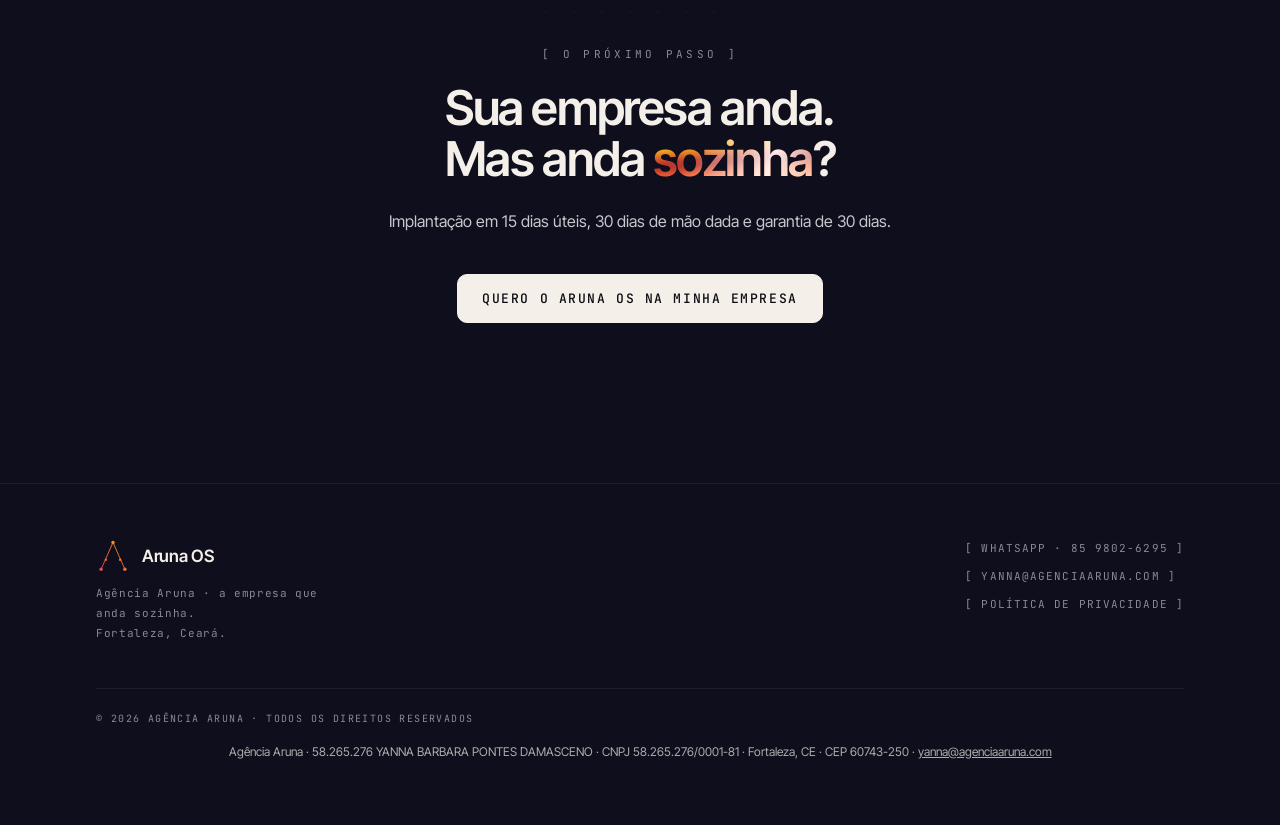
==== commit dfee754c: "corretoras: Aruna OS como produto, diagnostico por reuniao (versão 20261103-0015)" ====
--- a/index.html
+++ b/index.html
@@ -1248,7 +1248,7 @@
    O guard em sessionStorage impede laço de recarga.
    ============================================================ */
 (async () => {
-  const MINHA_VERSAO = '20261103-0001';
+  const MINHA_VERSAO = '20261103-0015';
   try{
     const r = await fetch('/versao.json?' + Date.now(), {cache:'no-store'});
     if(!r.ok) return;
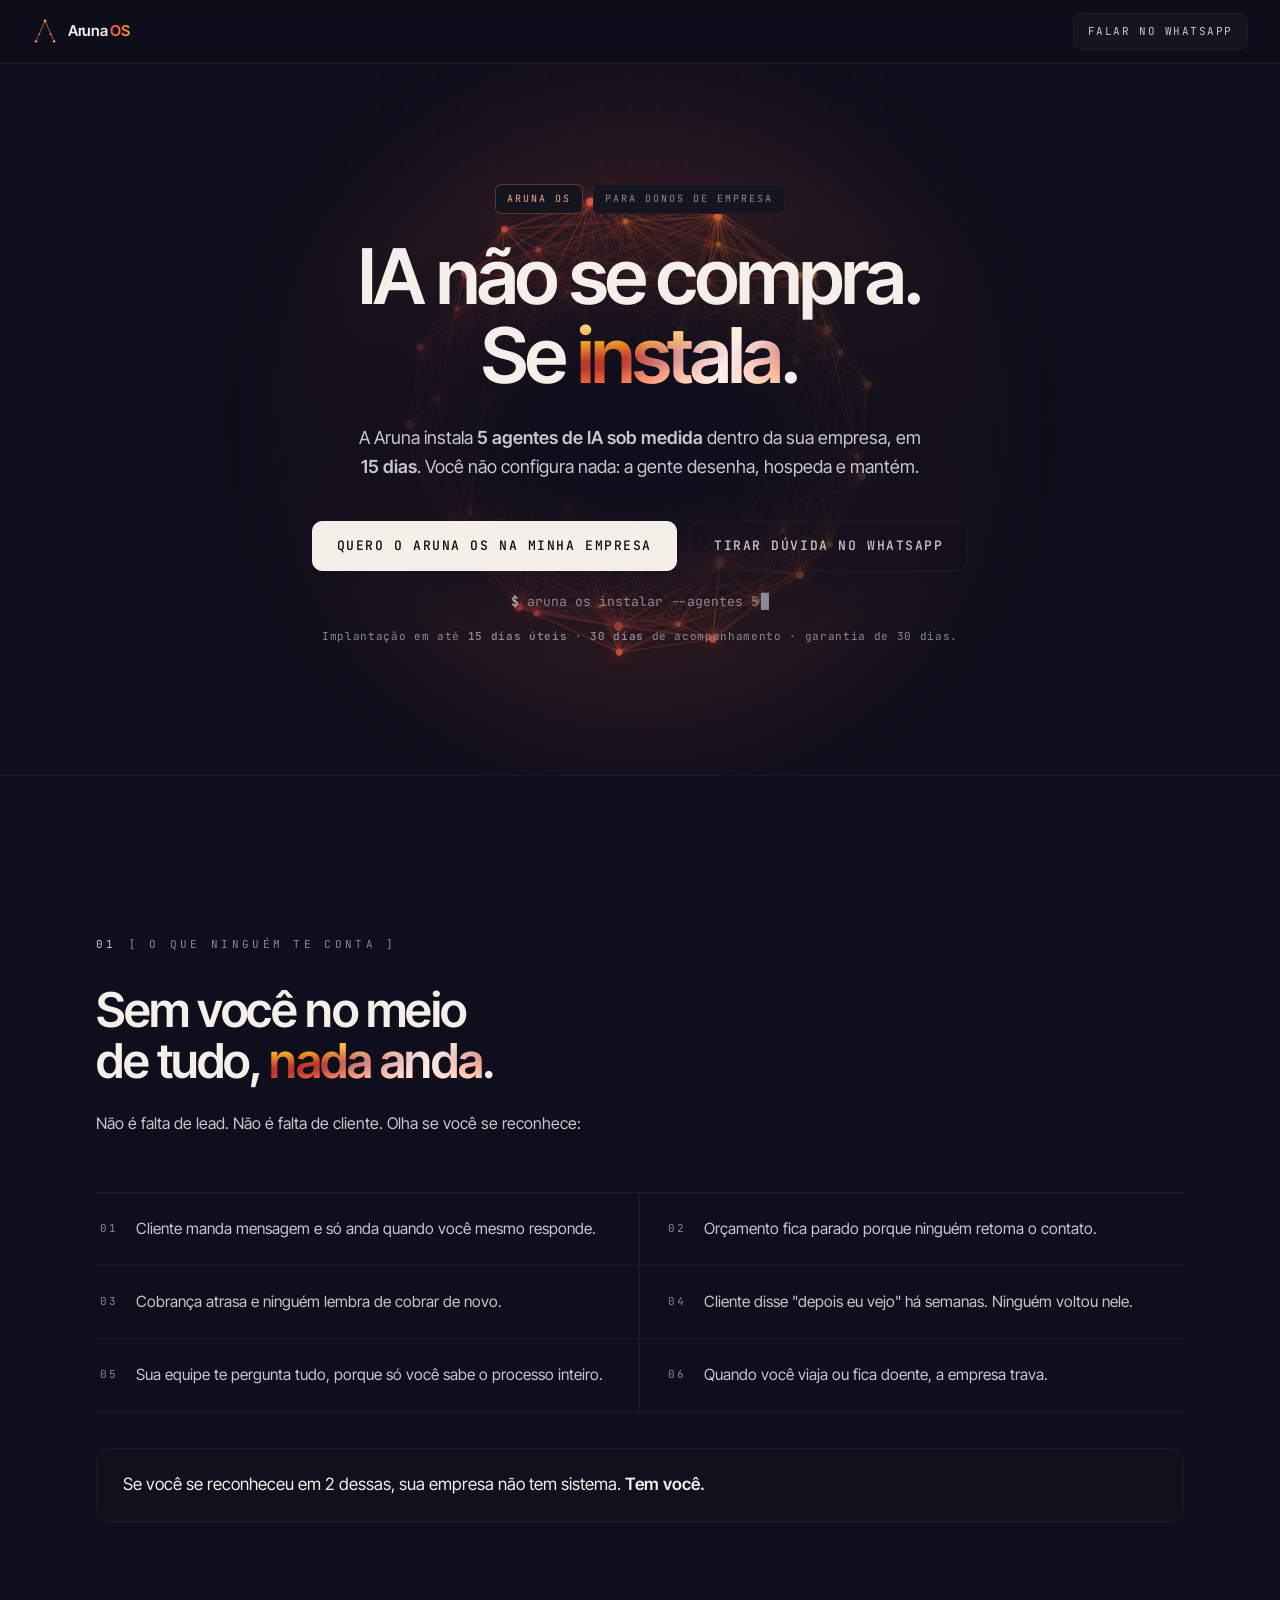
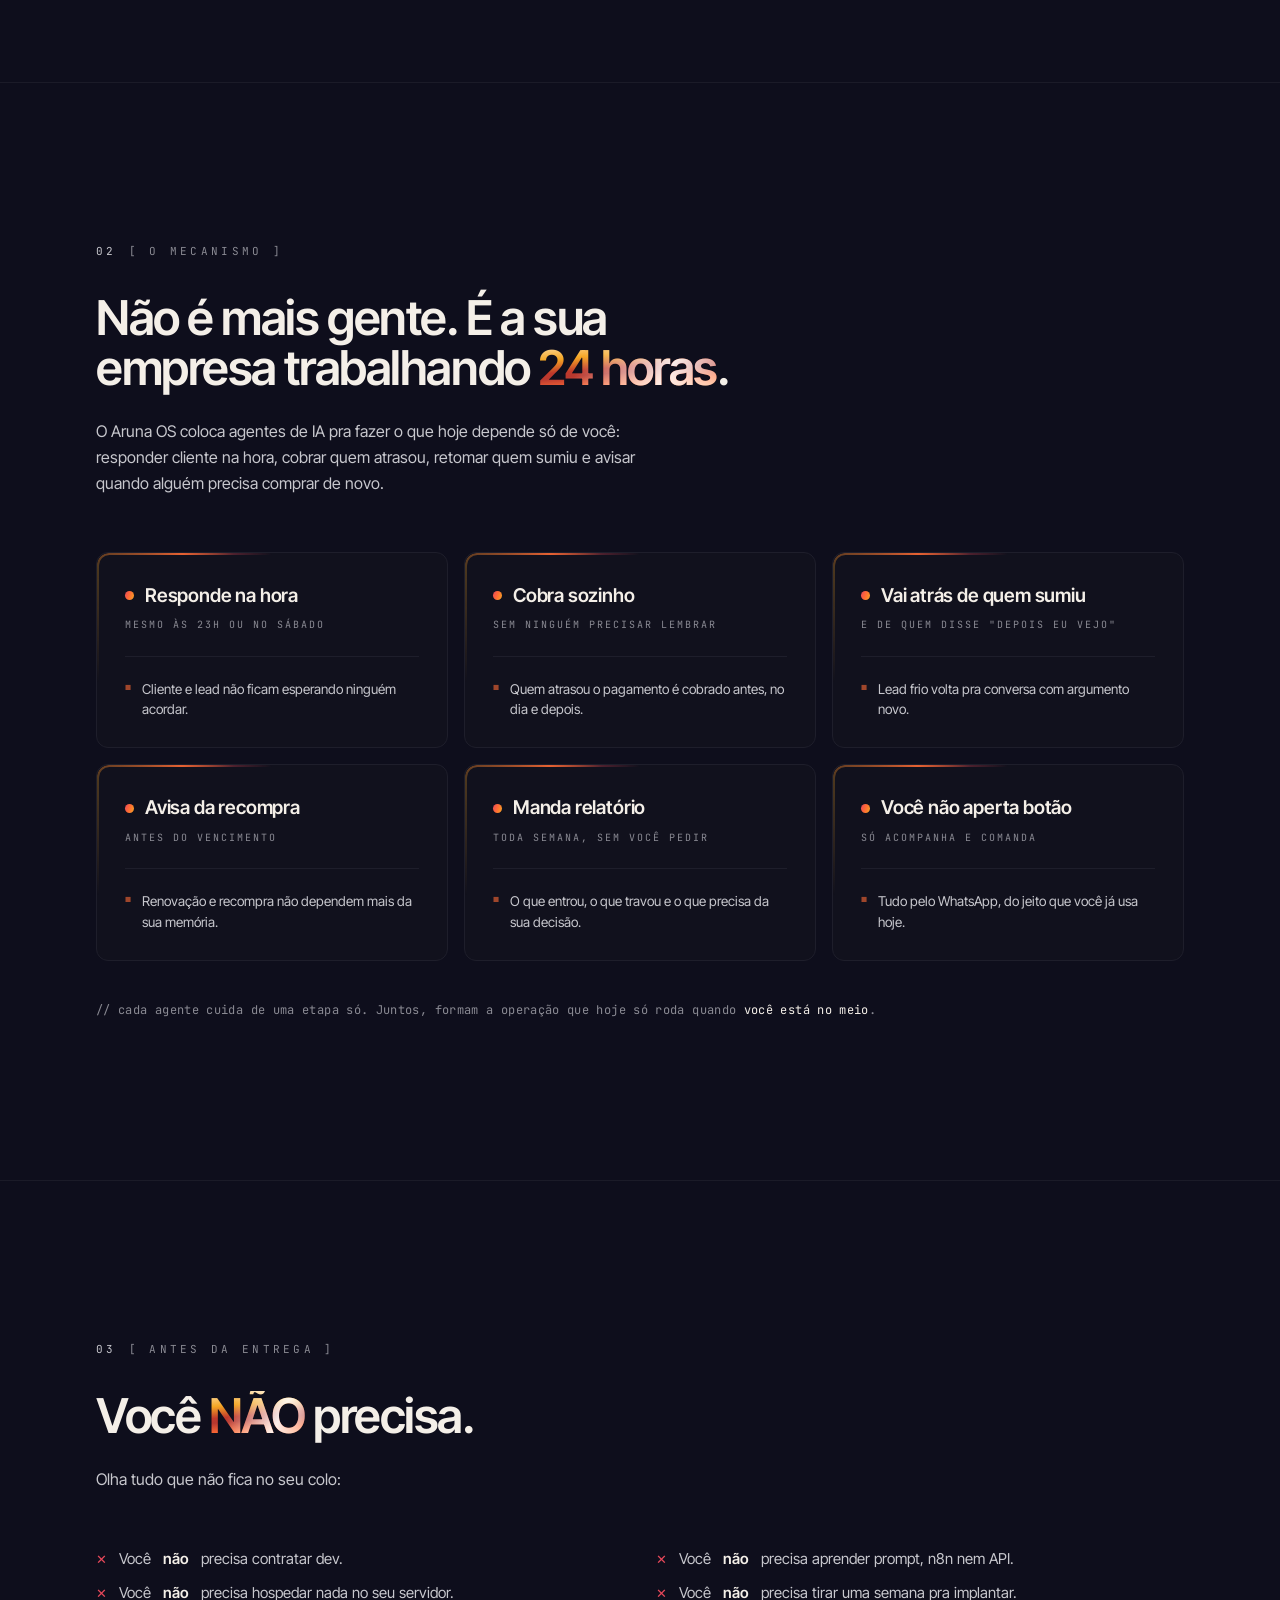
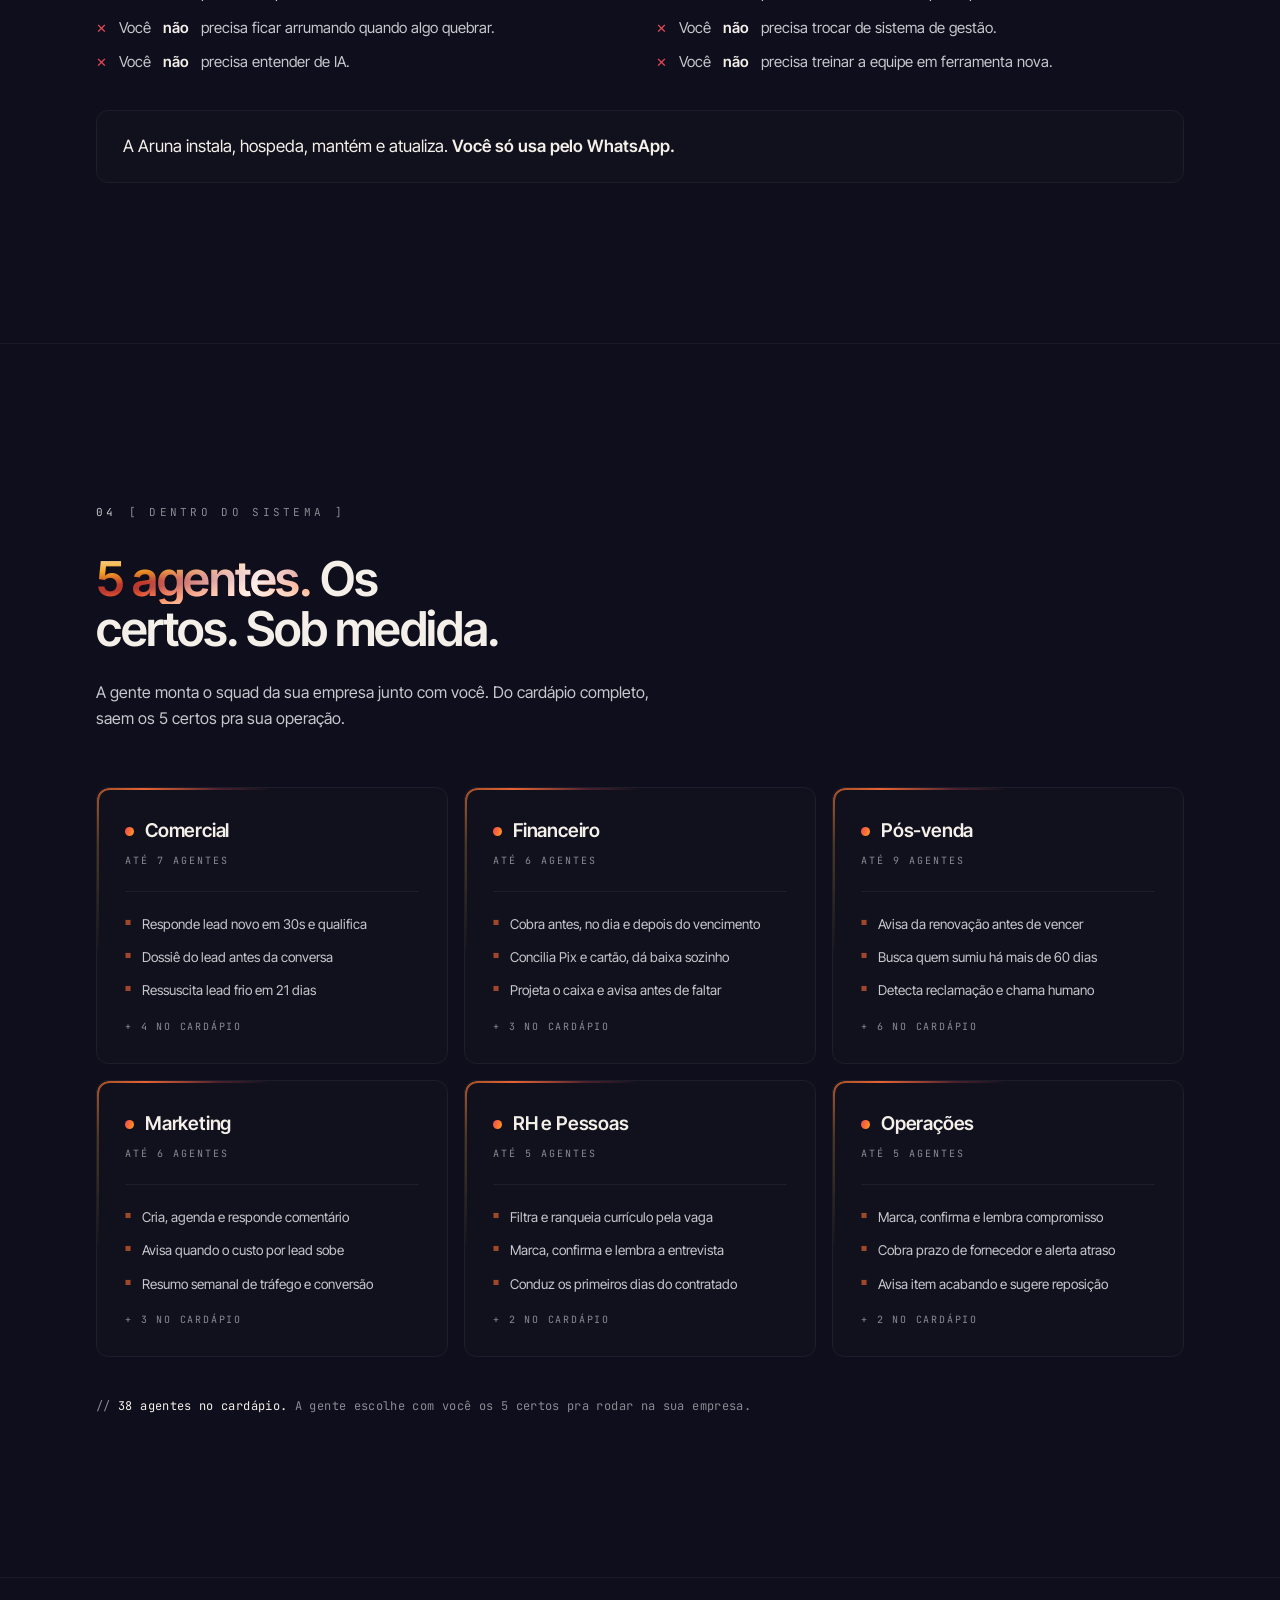
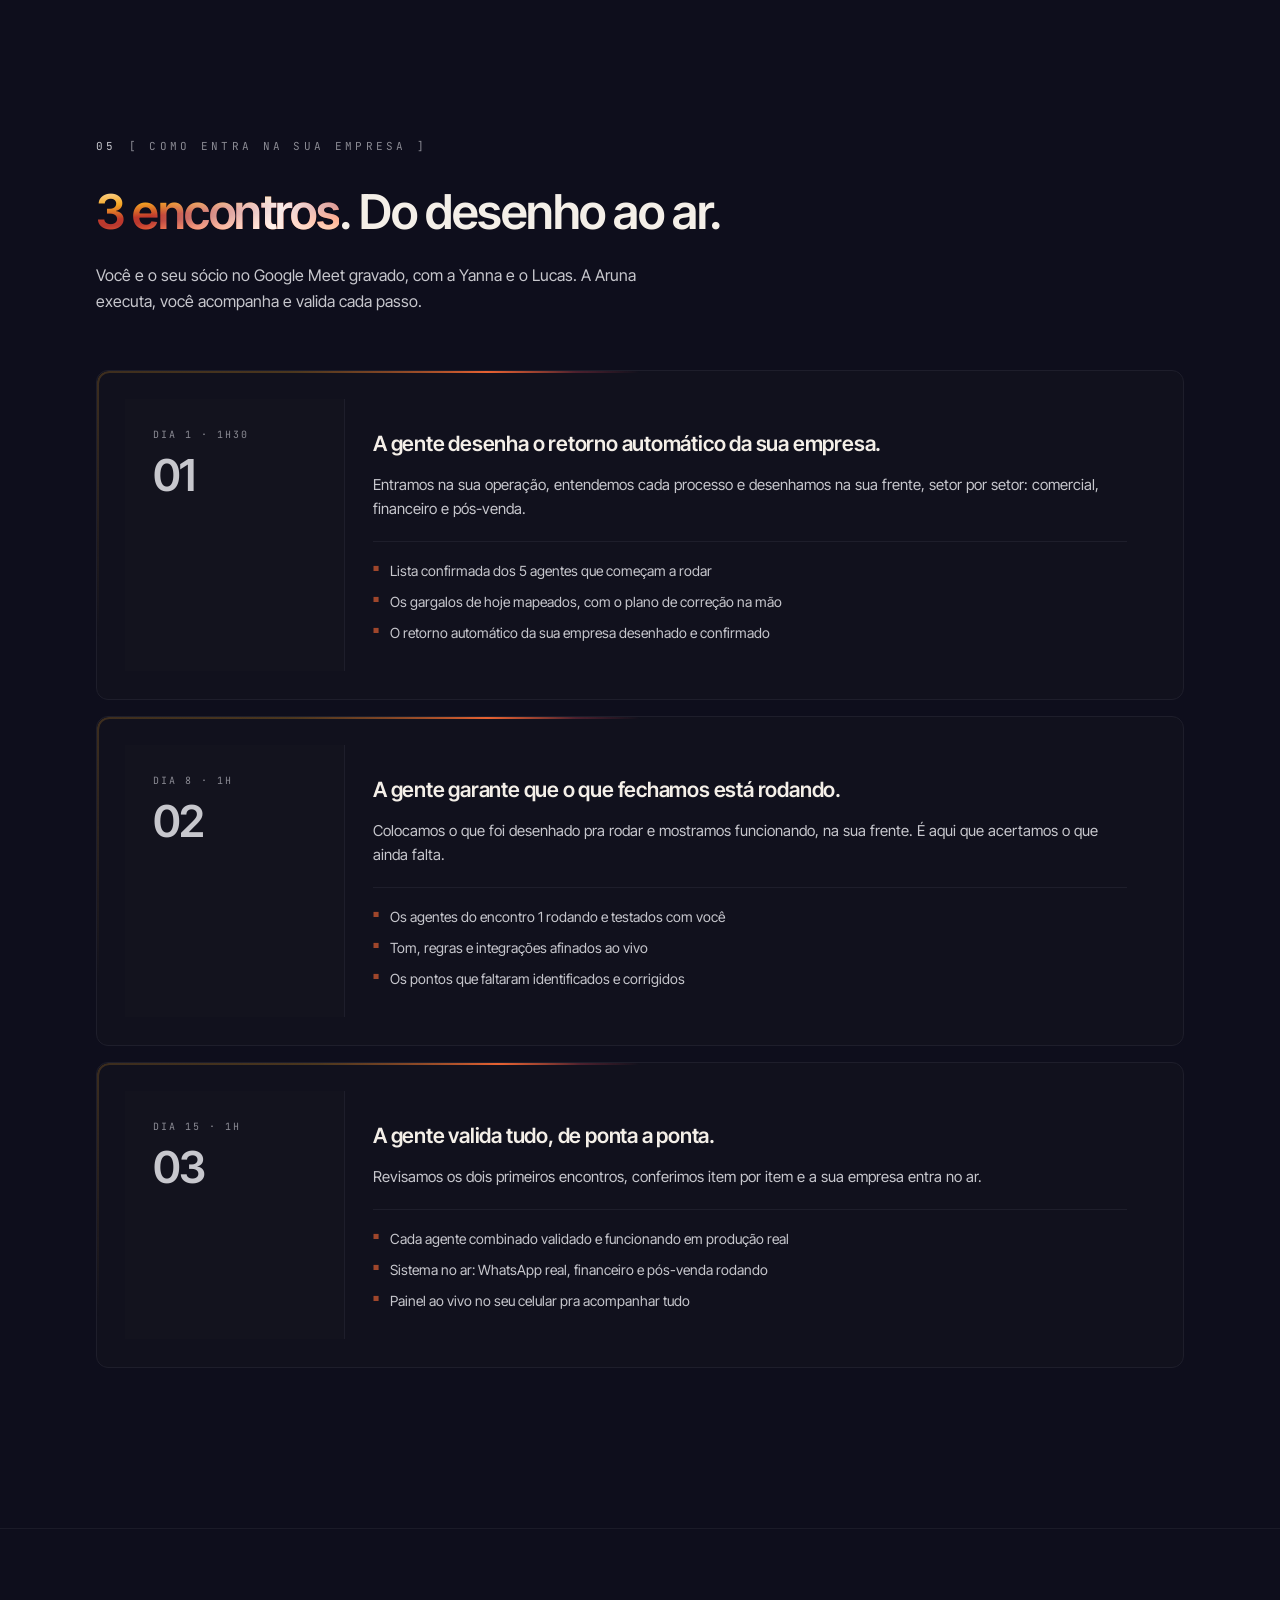
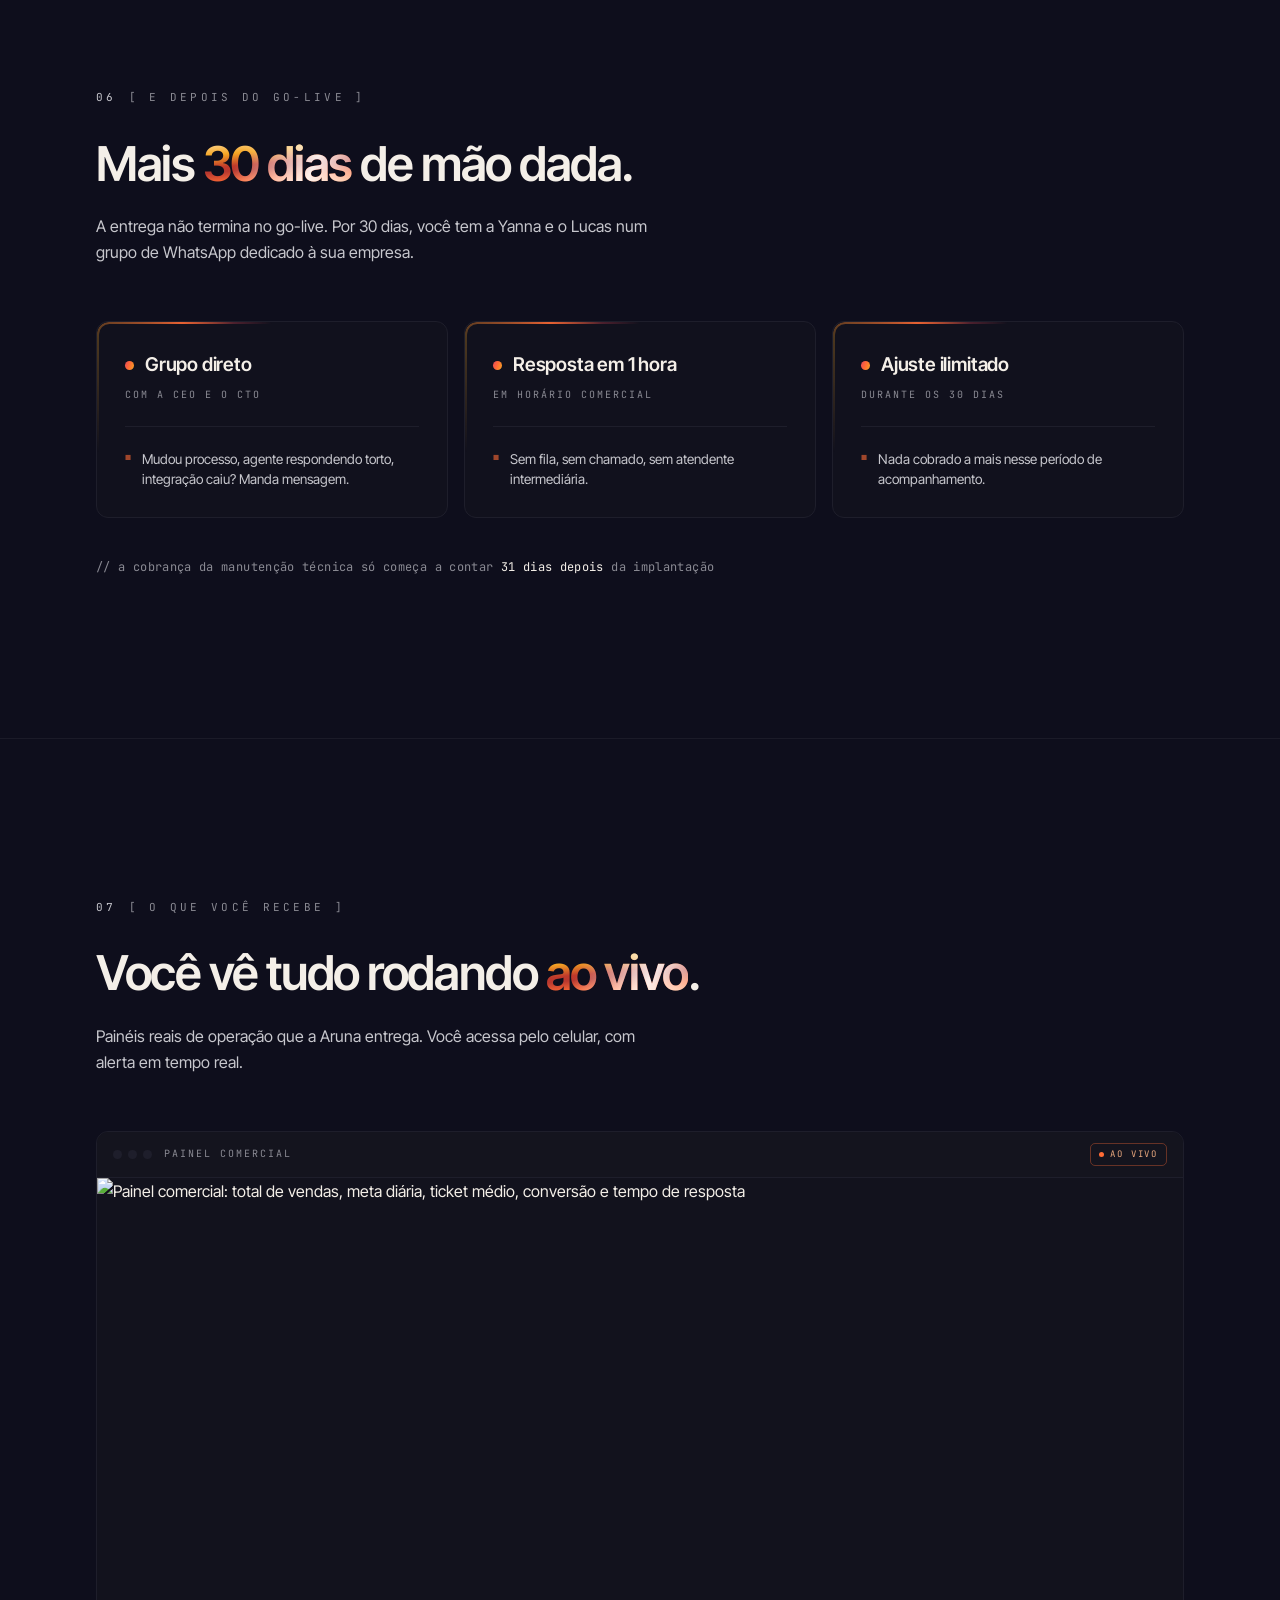
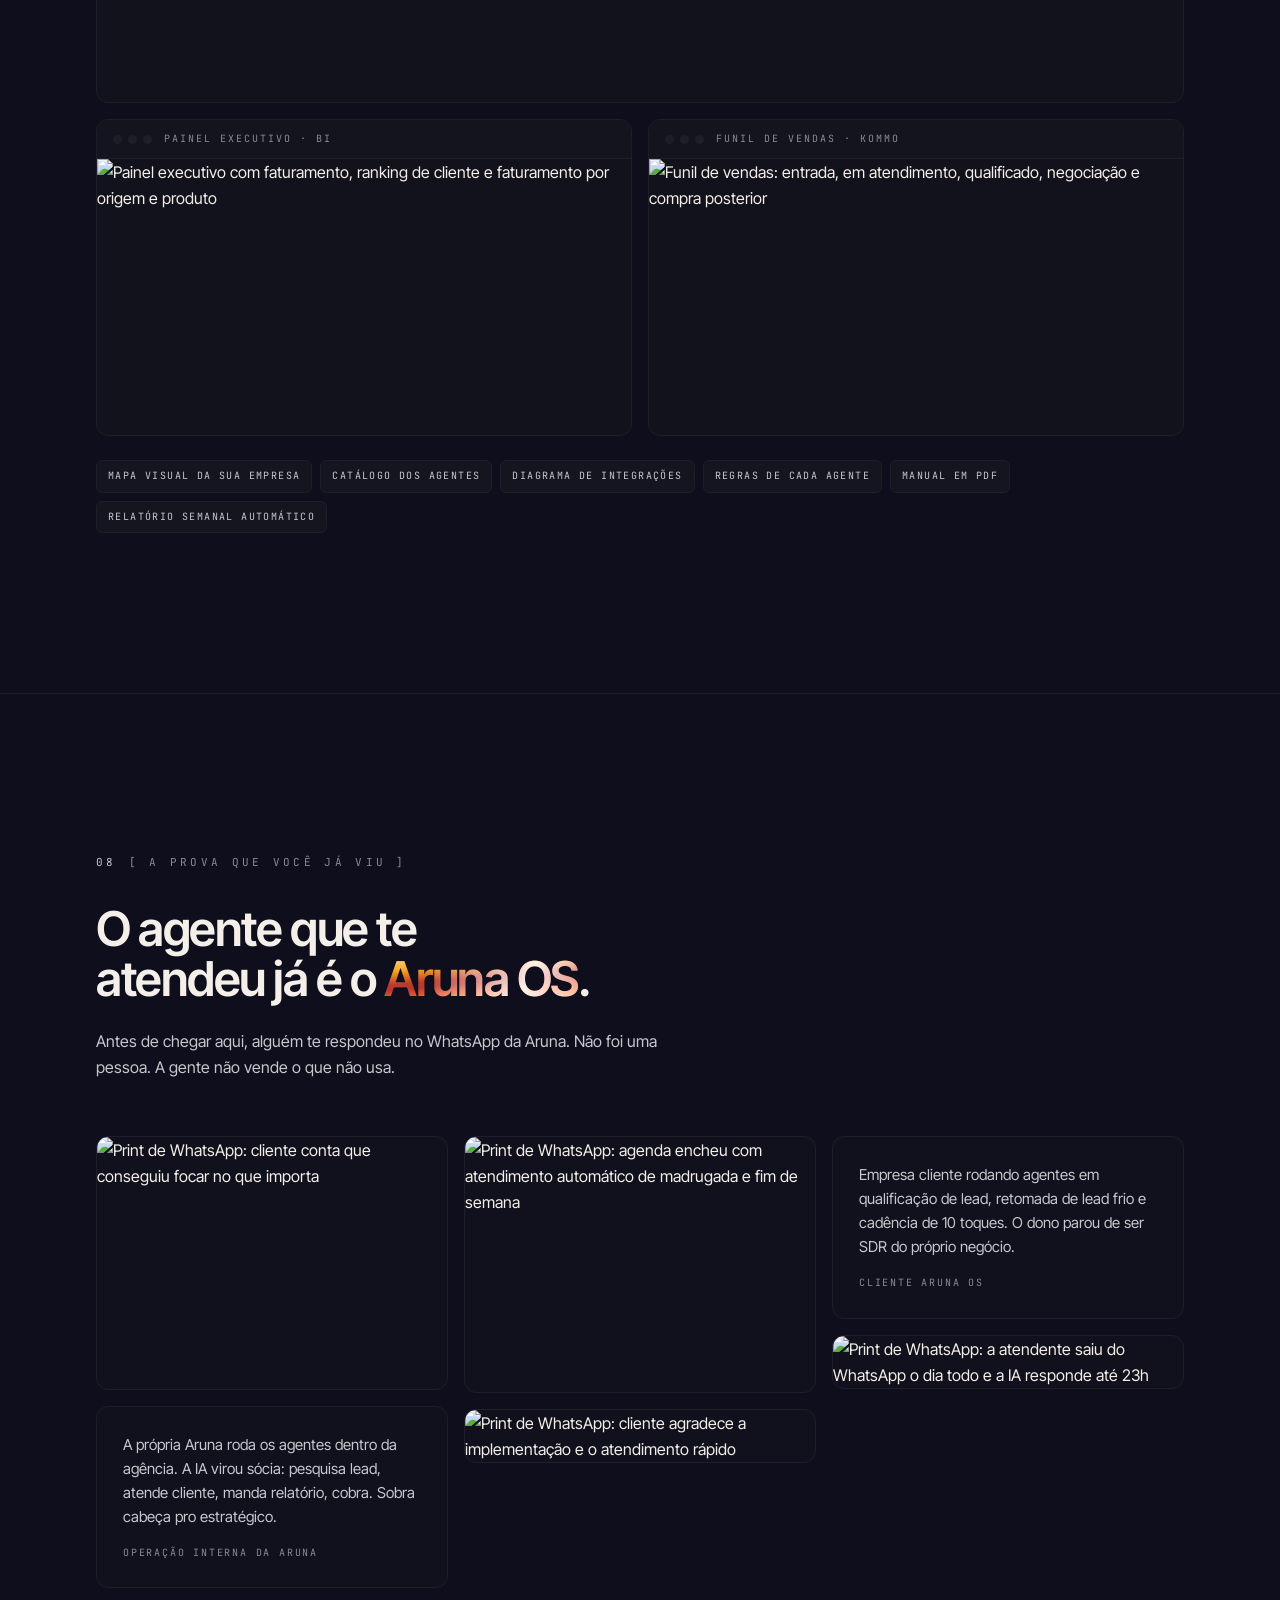
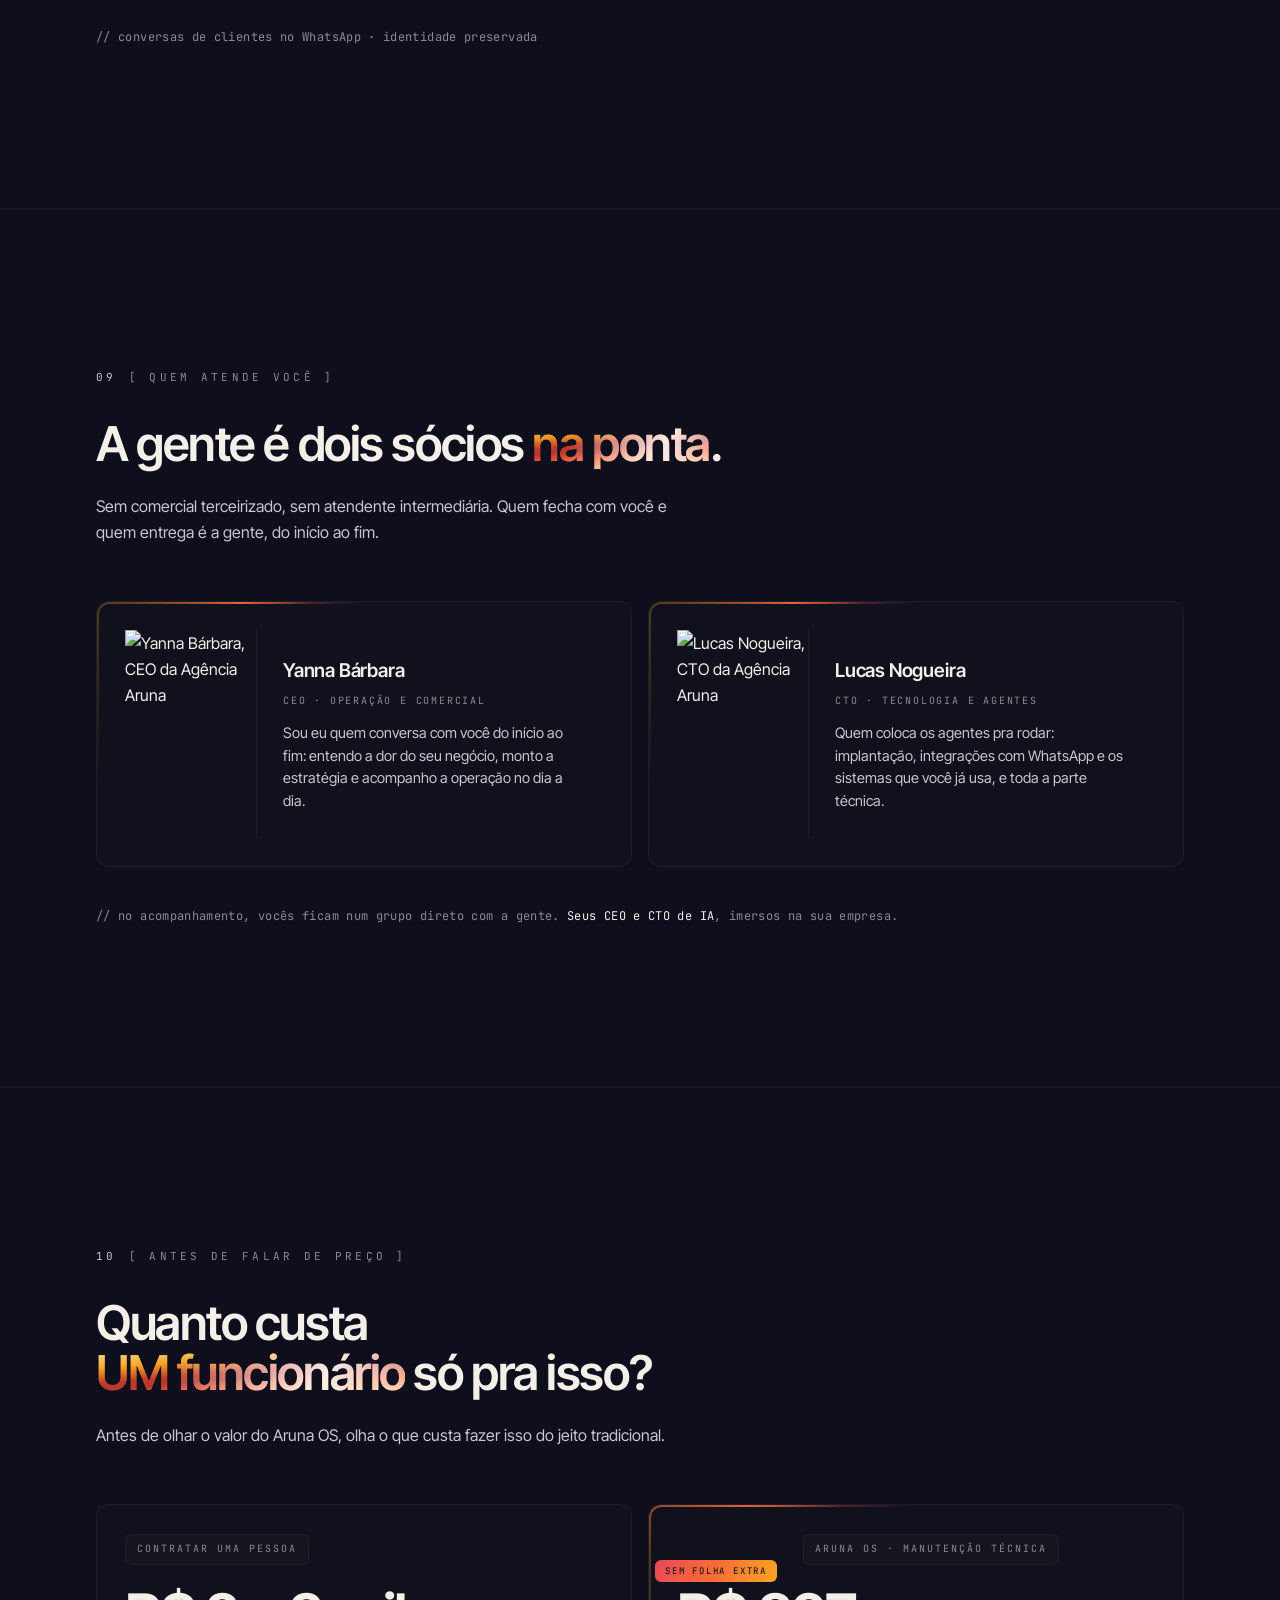
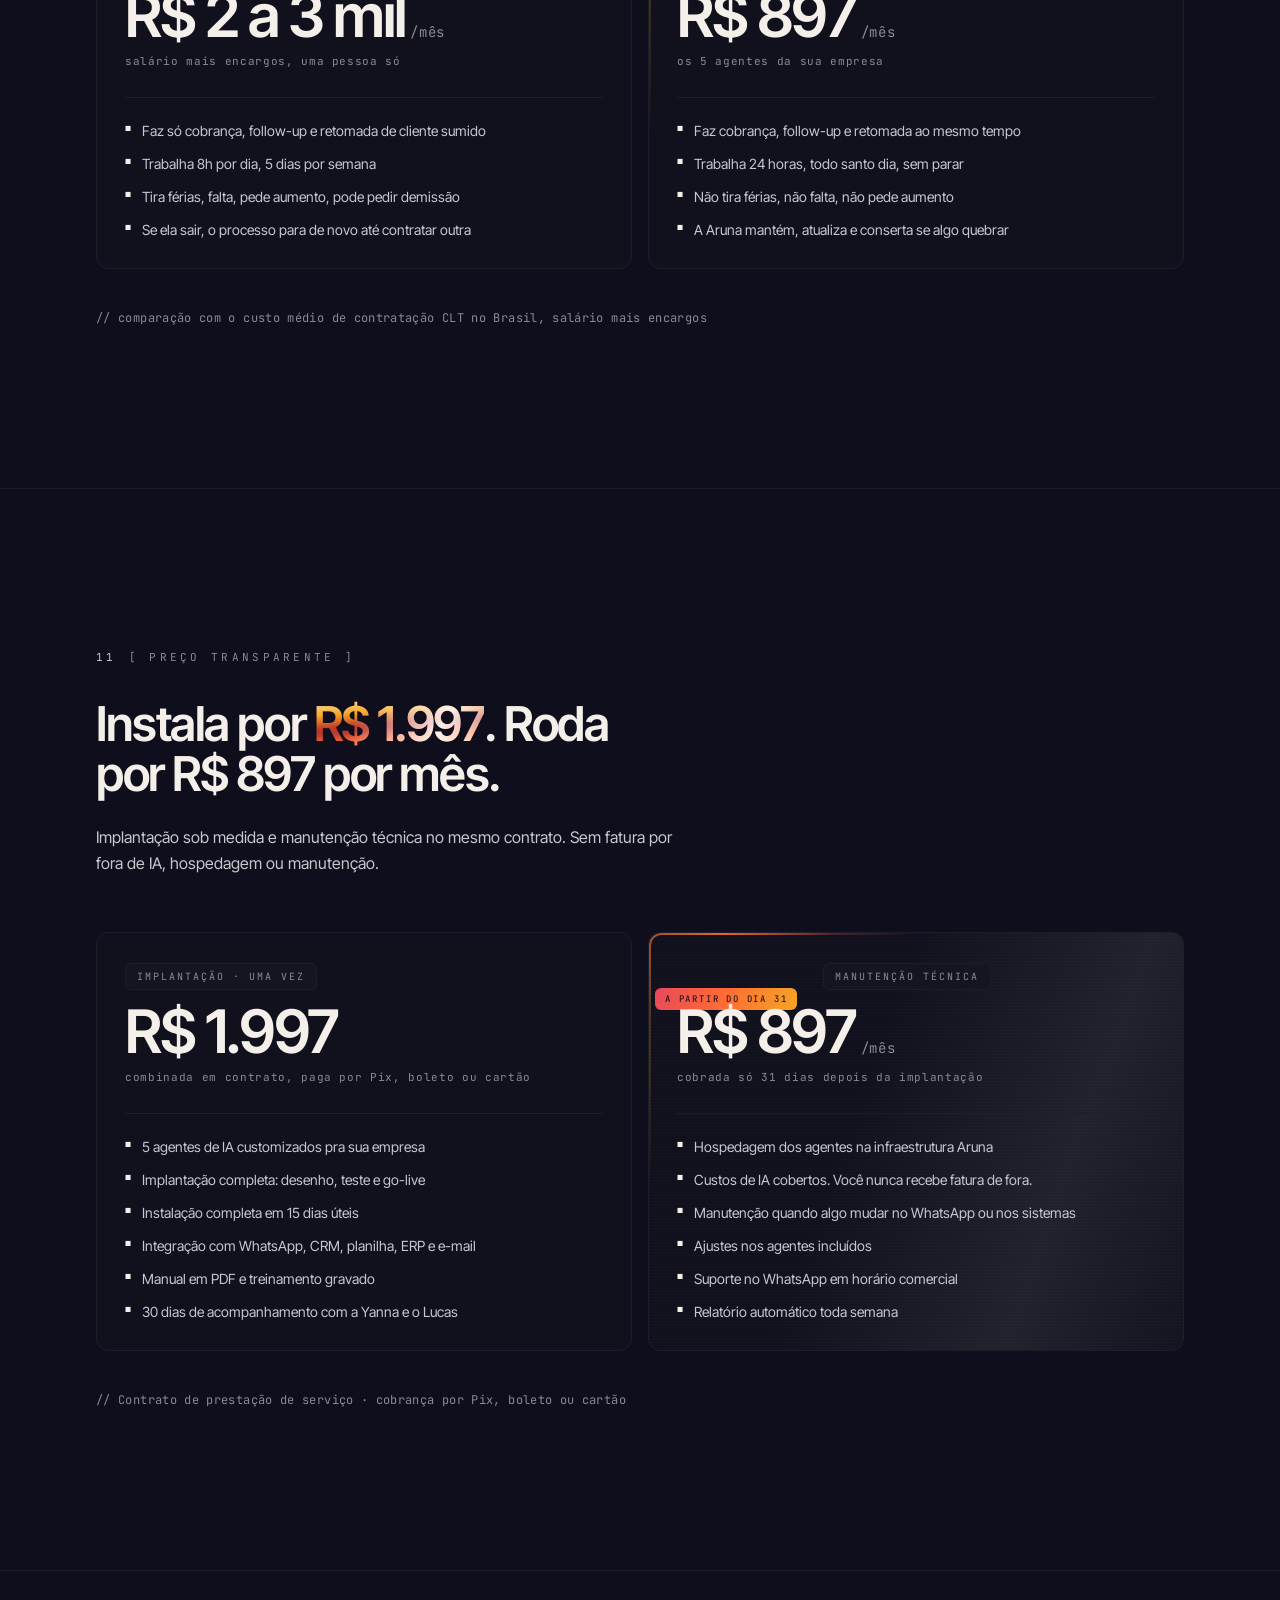
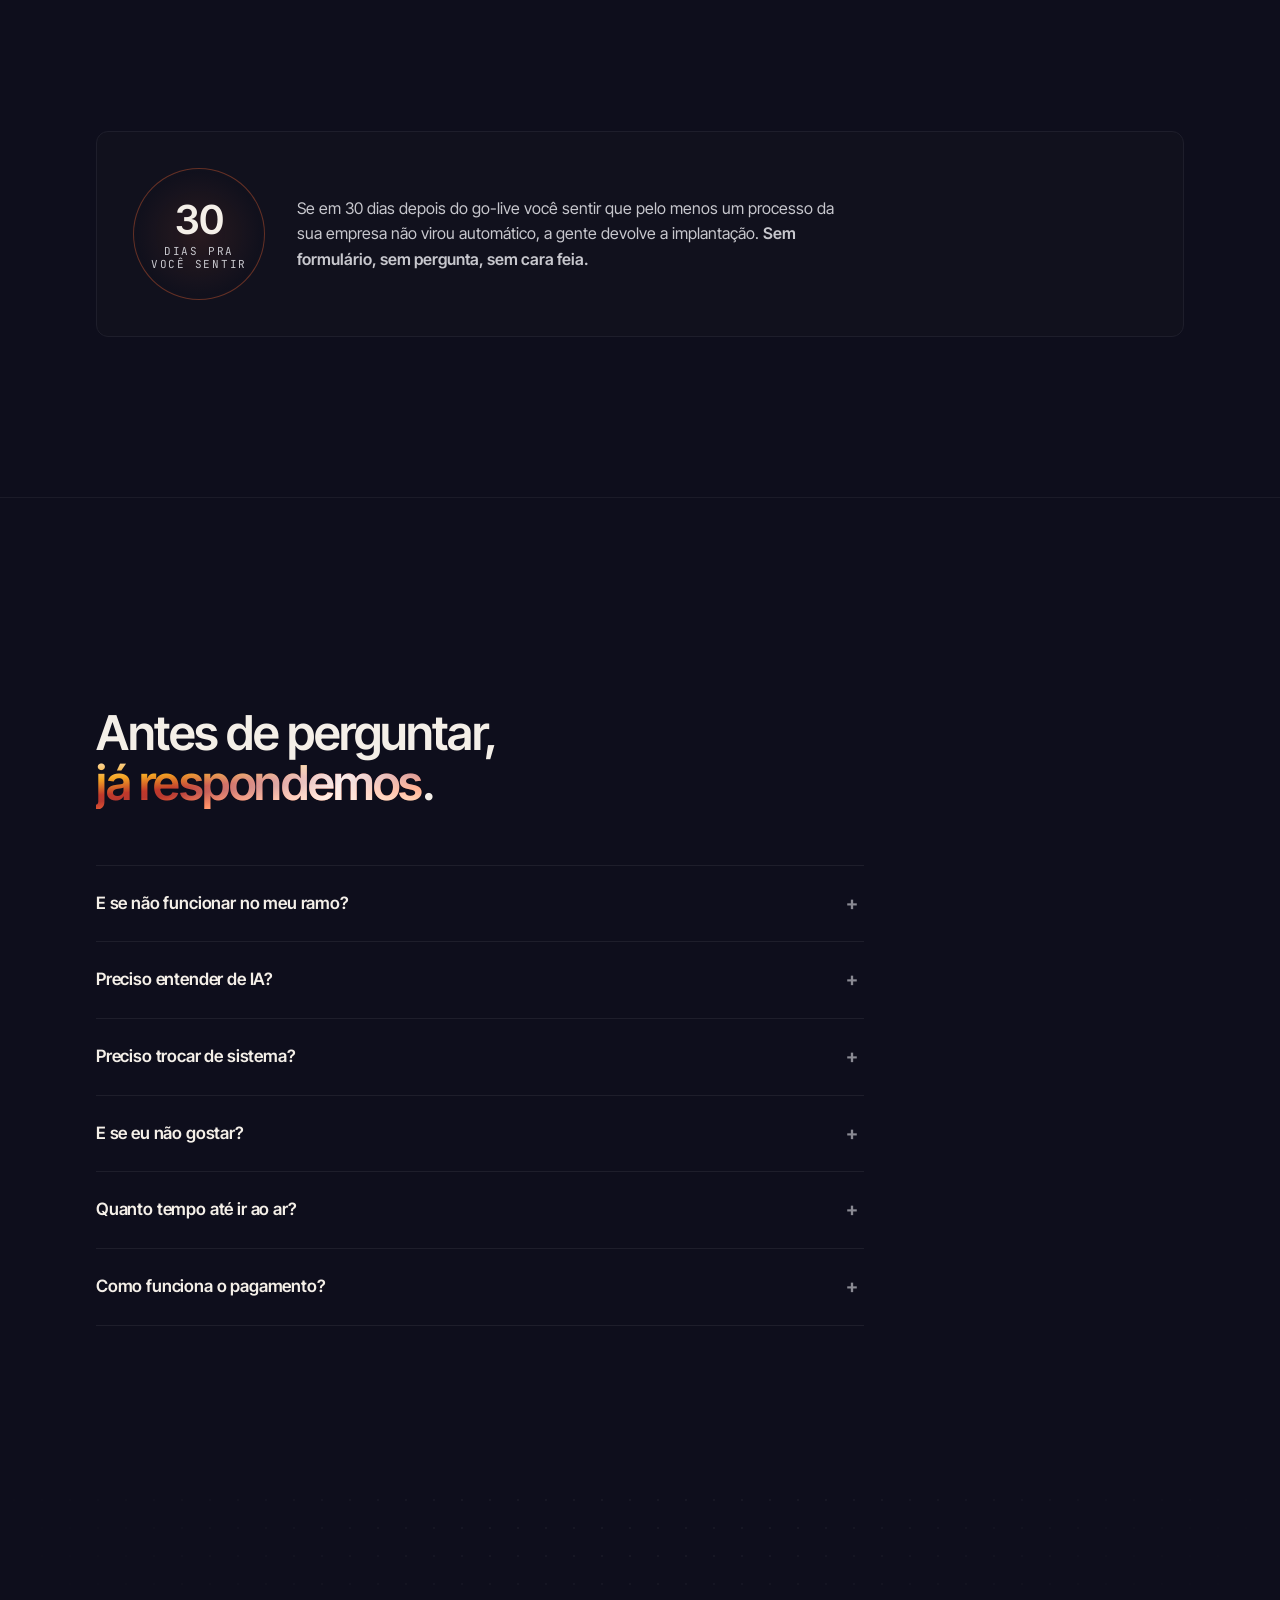
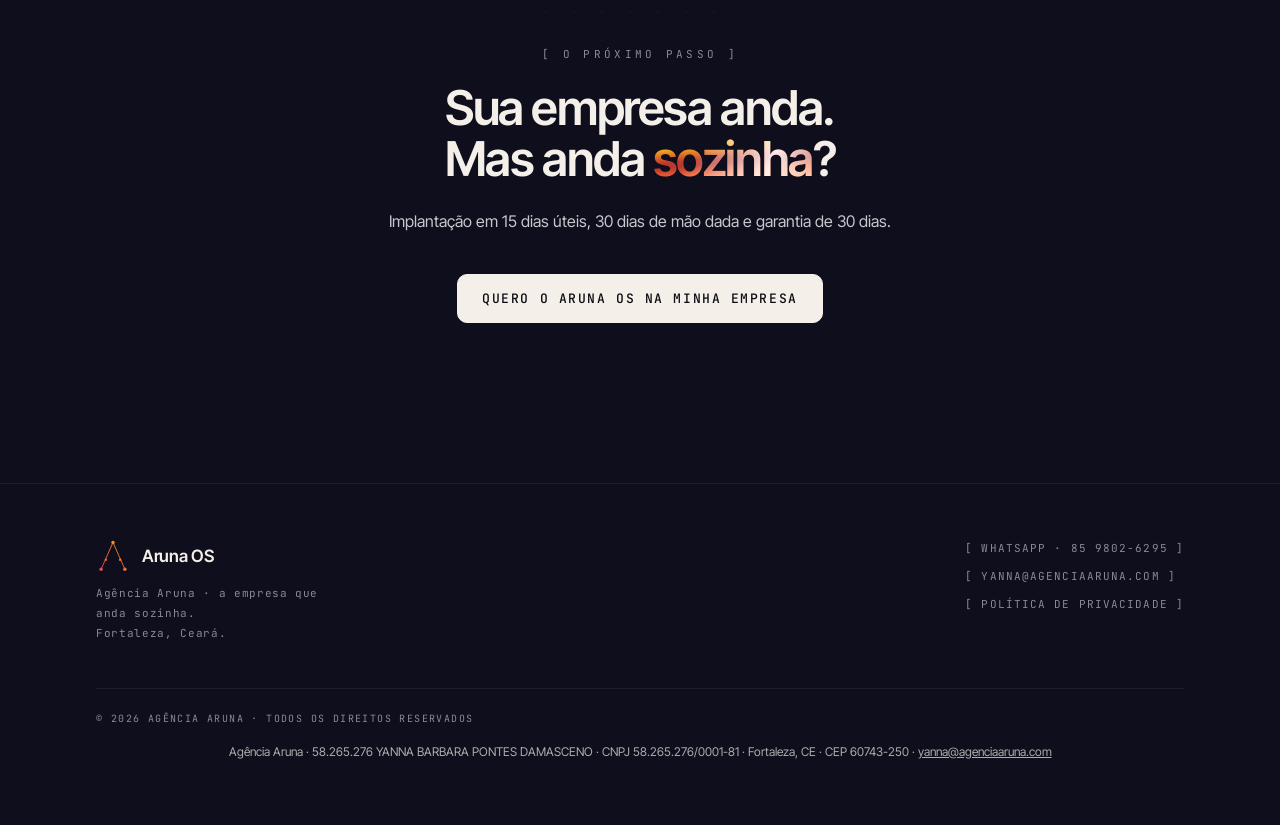
==== commit 3f0a516b: "corretoras: pagina 2 vira a oficial (versão 20261103-0048)" ====
--- a/index.html
+++ b/index.html
@@ -1248,7 +1248,7 @@
    O guard em sessionStorage impede laço de recarga.
    ============================================================ */
 (async () => {
-  const MINHA_VERSAO = '20261103-0015';
+  const MINHA_VERSAO = '20261103-0048';
   try{
     const r = await fetch('/versao.json?' + Date.now(), {cache:'no-store'});
     if(!r.ok) return;
